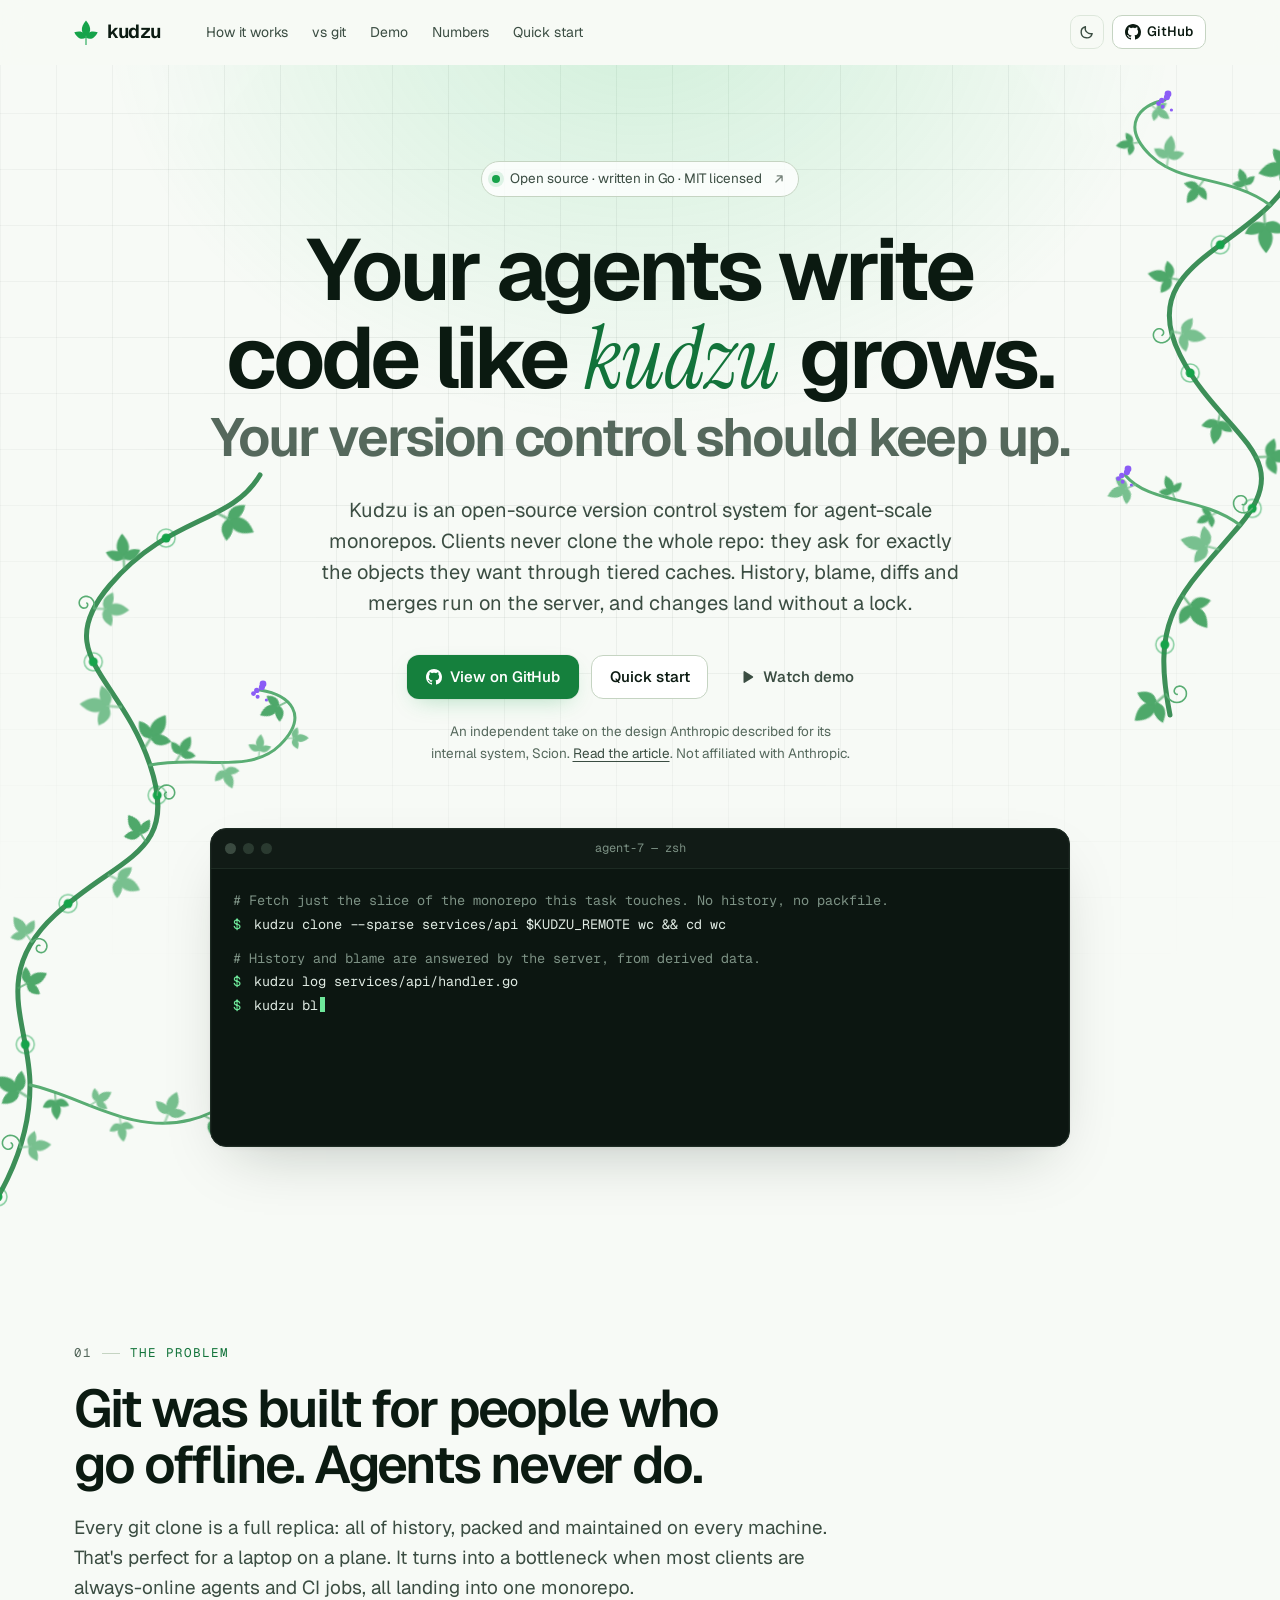
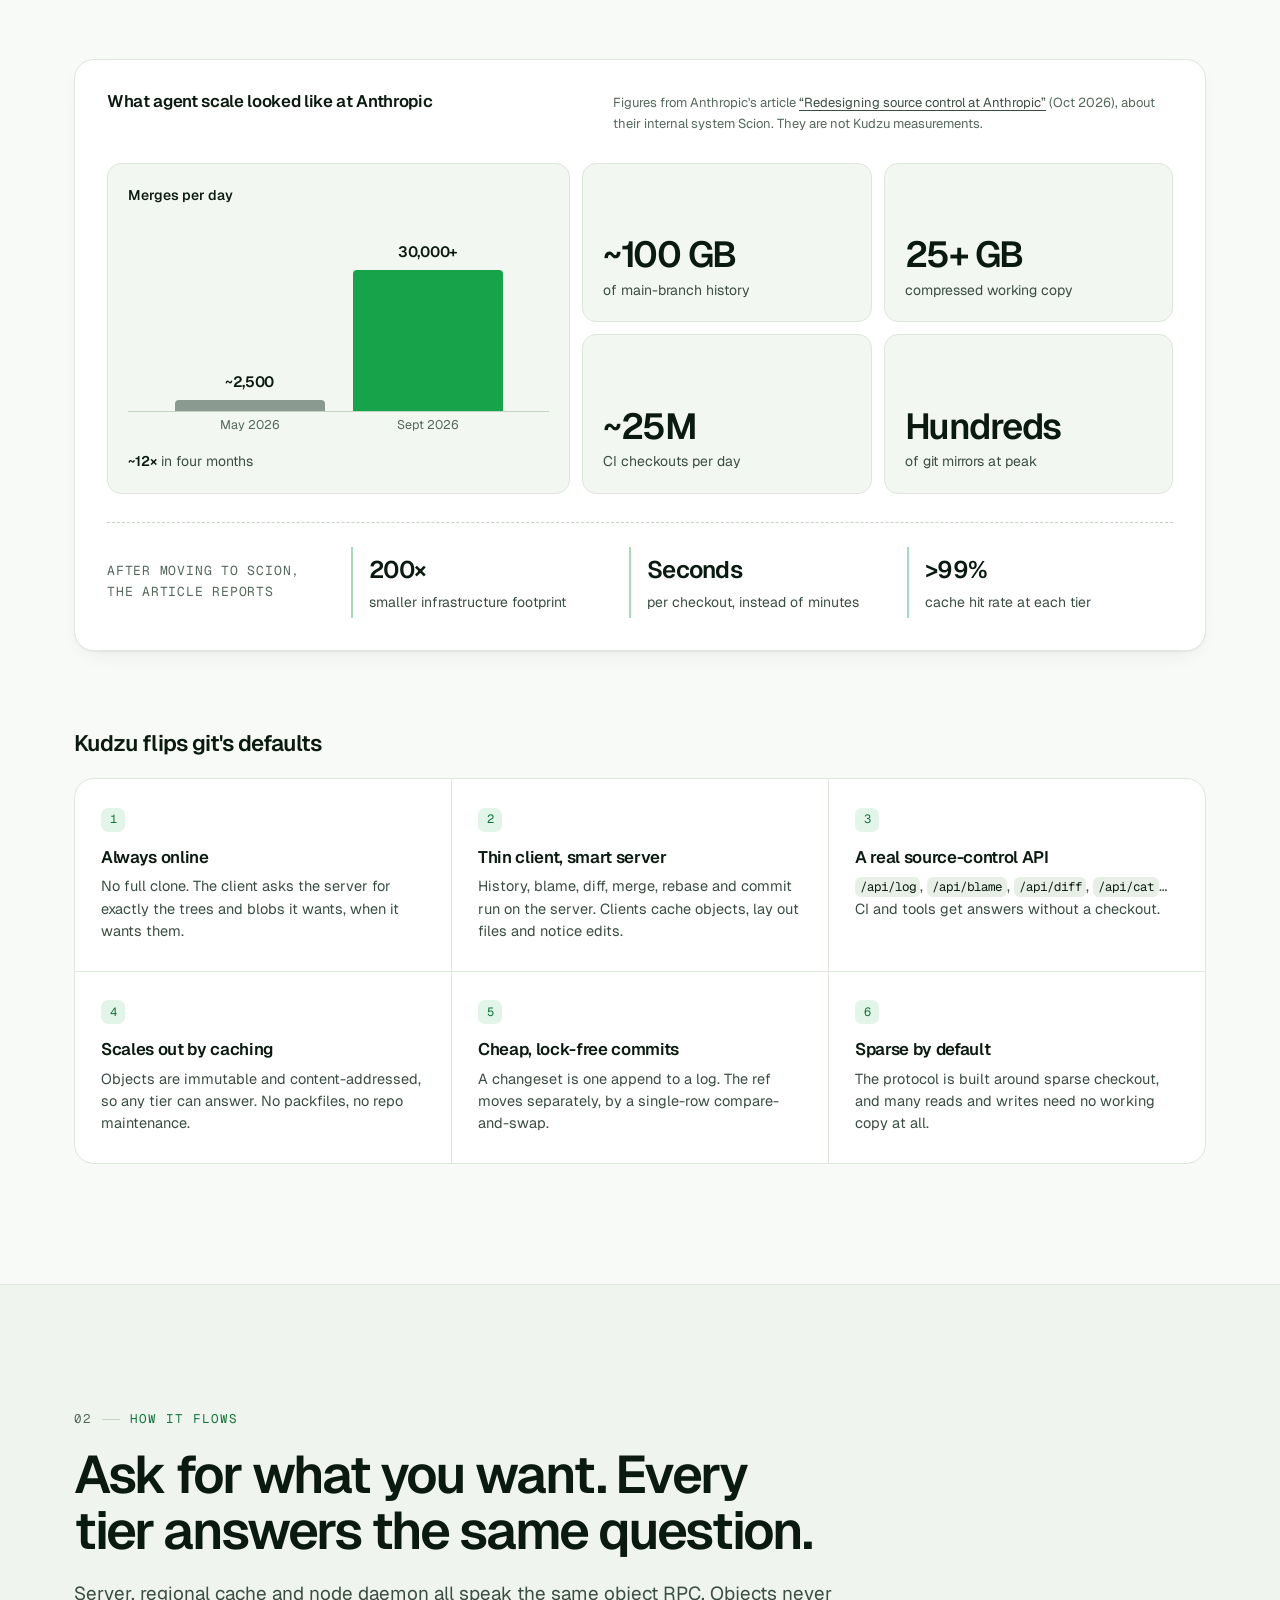
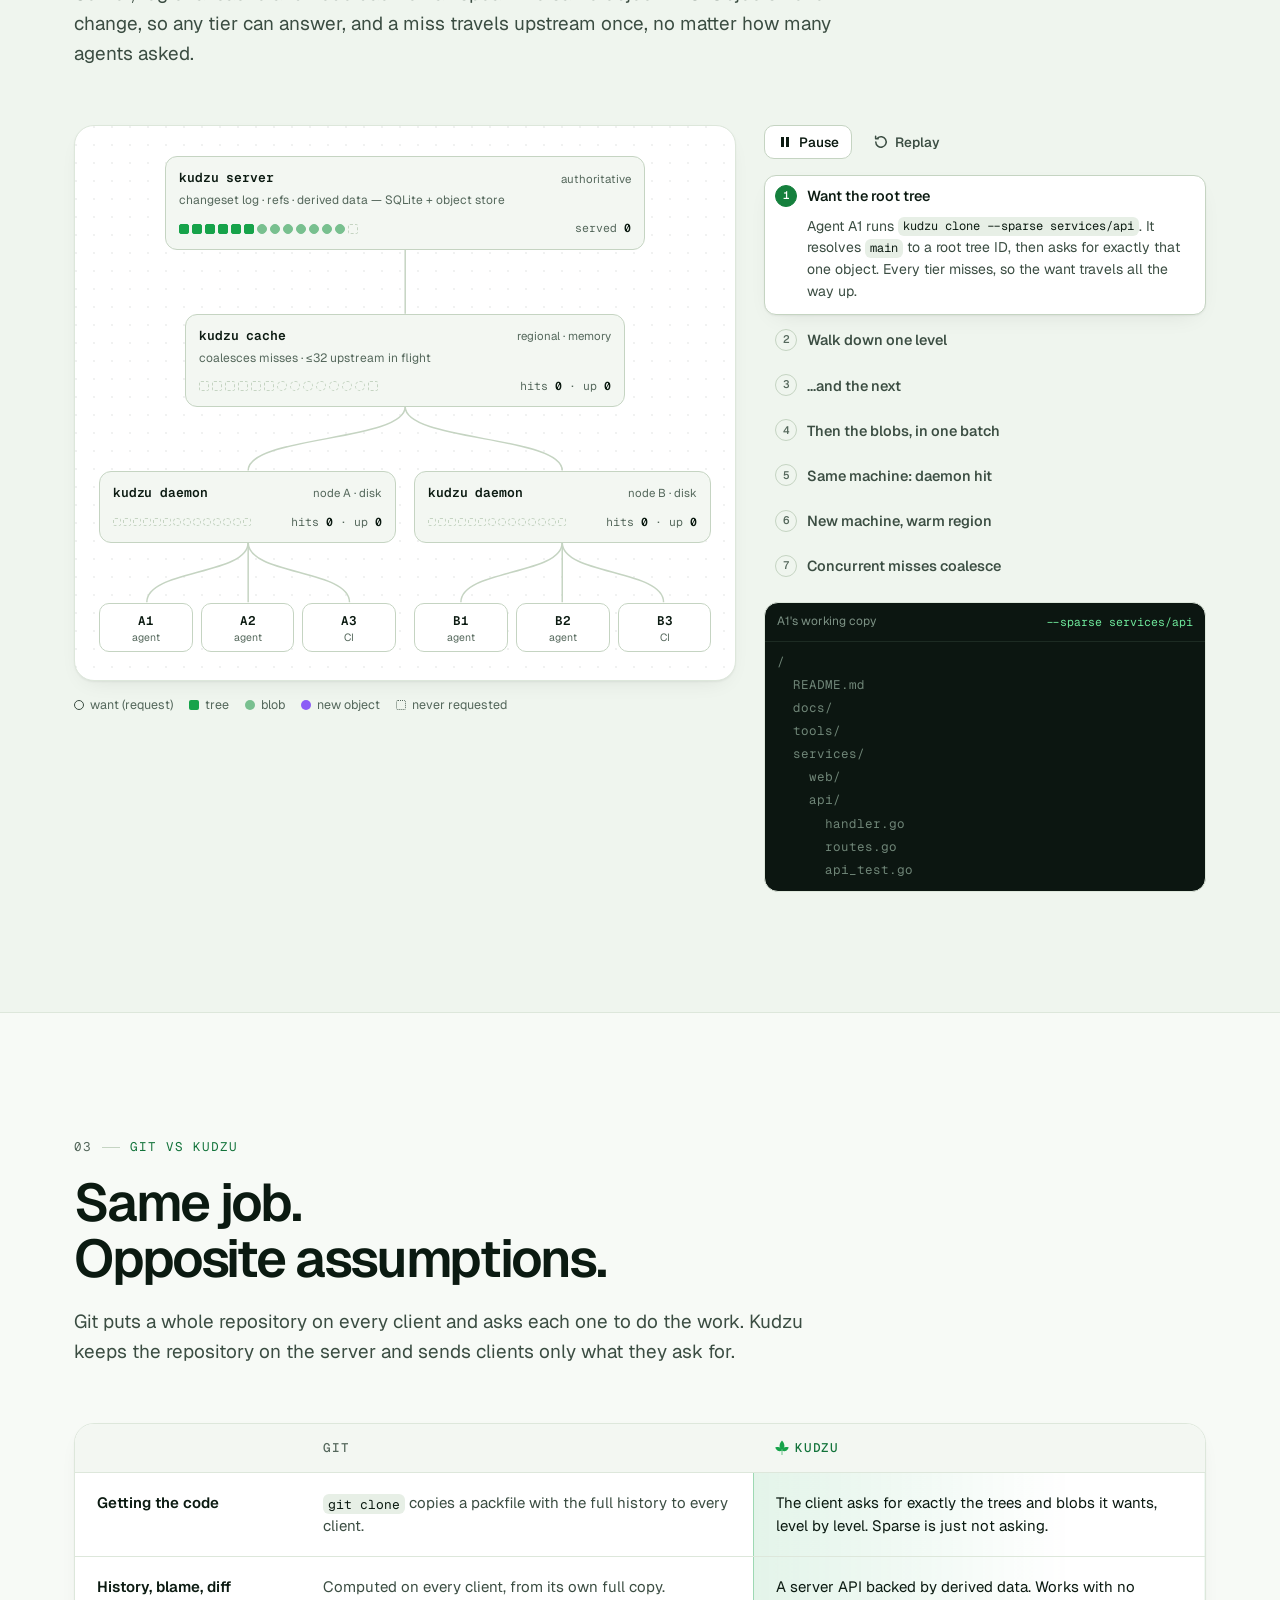
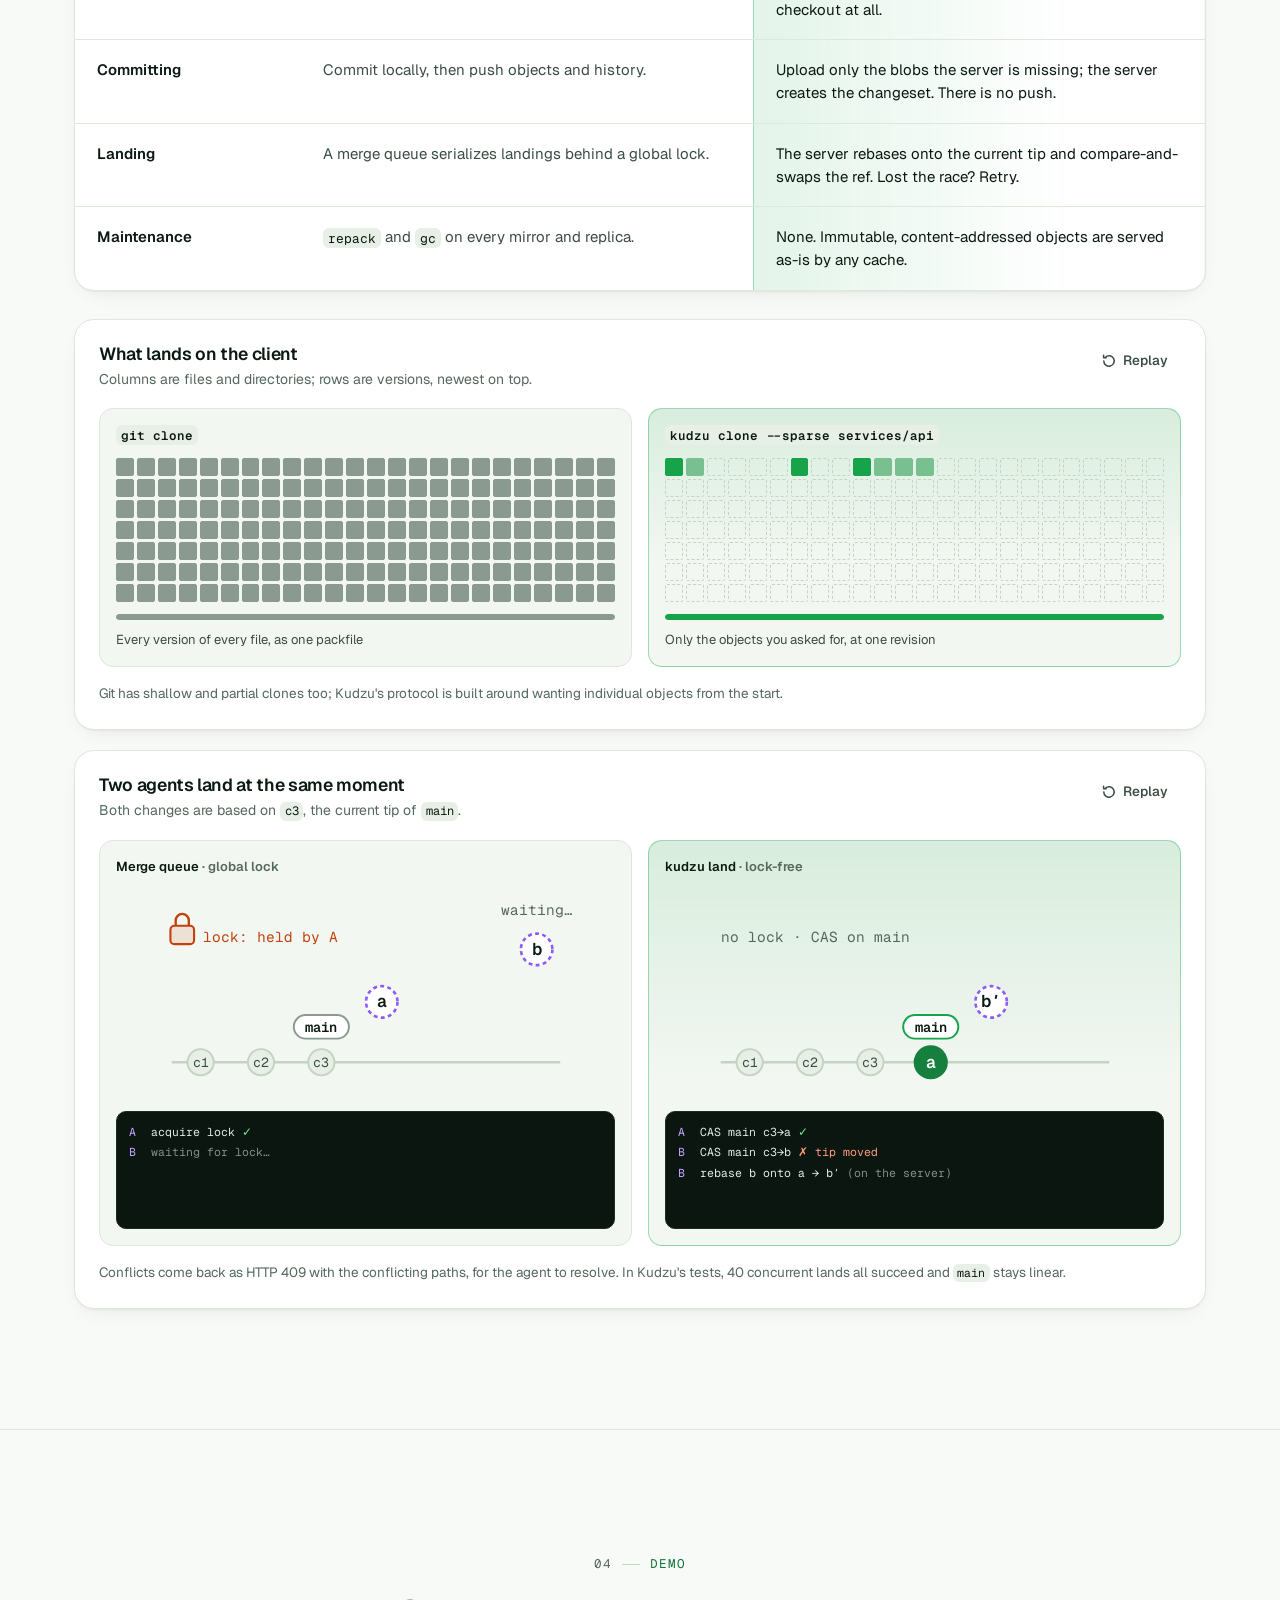
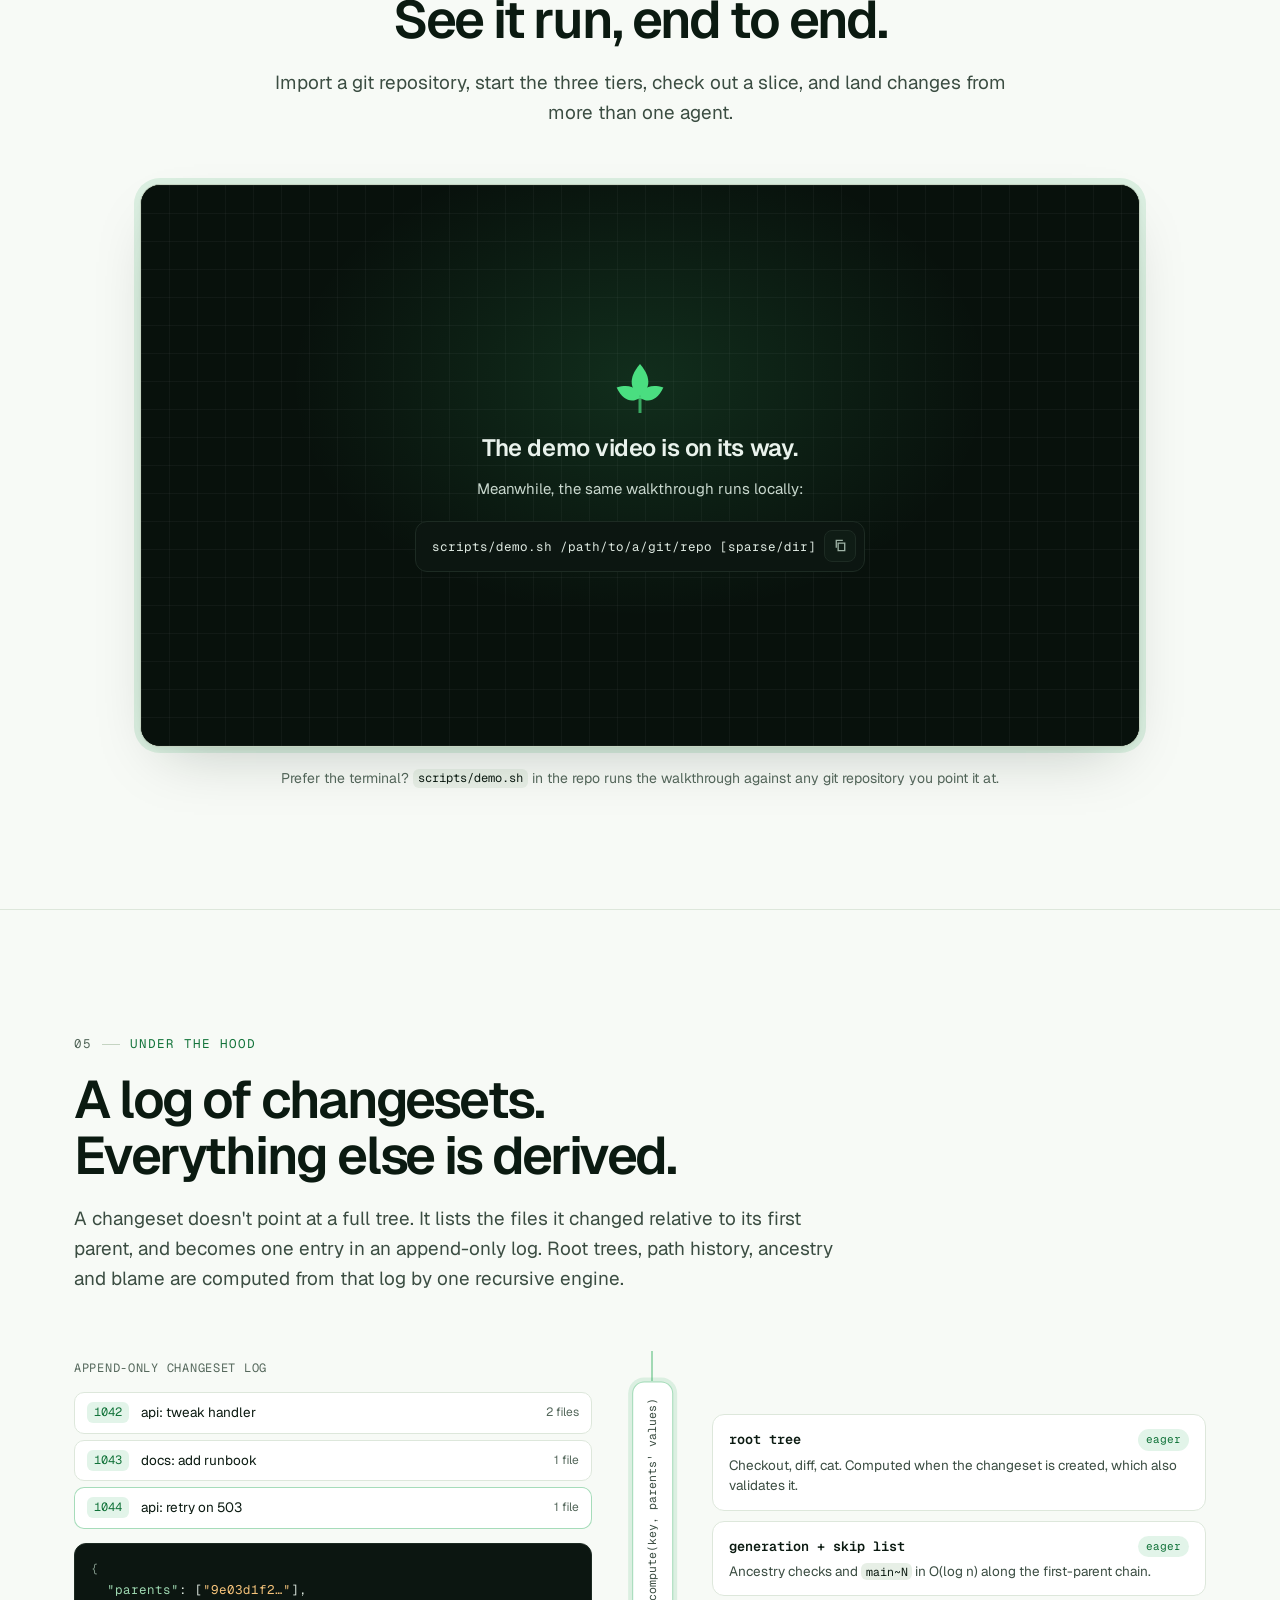
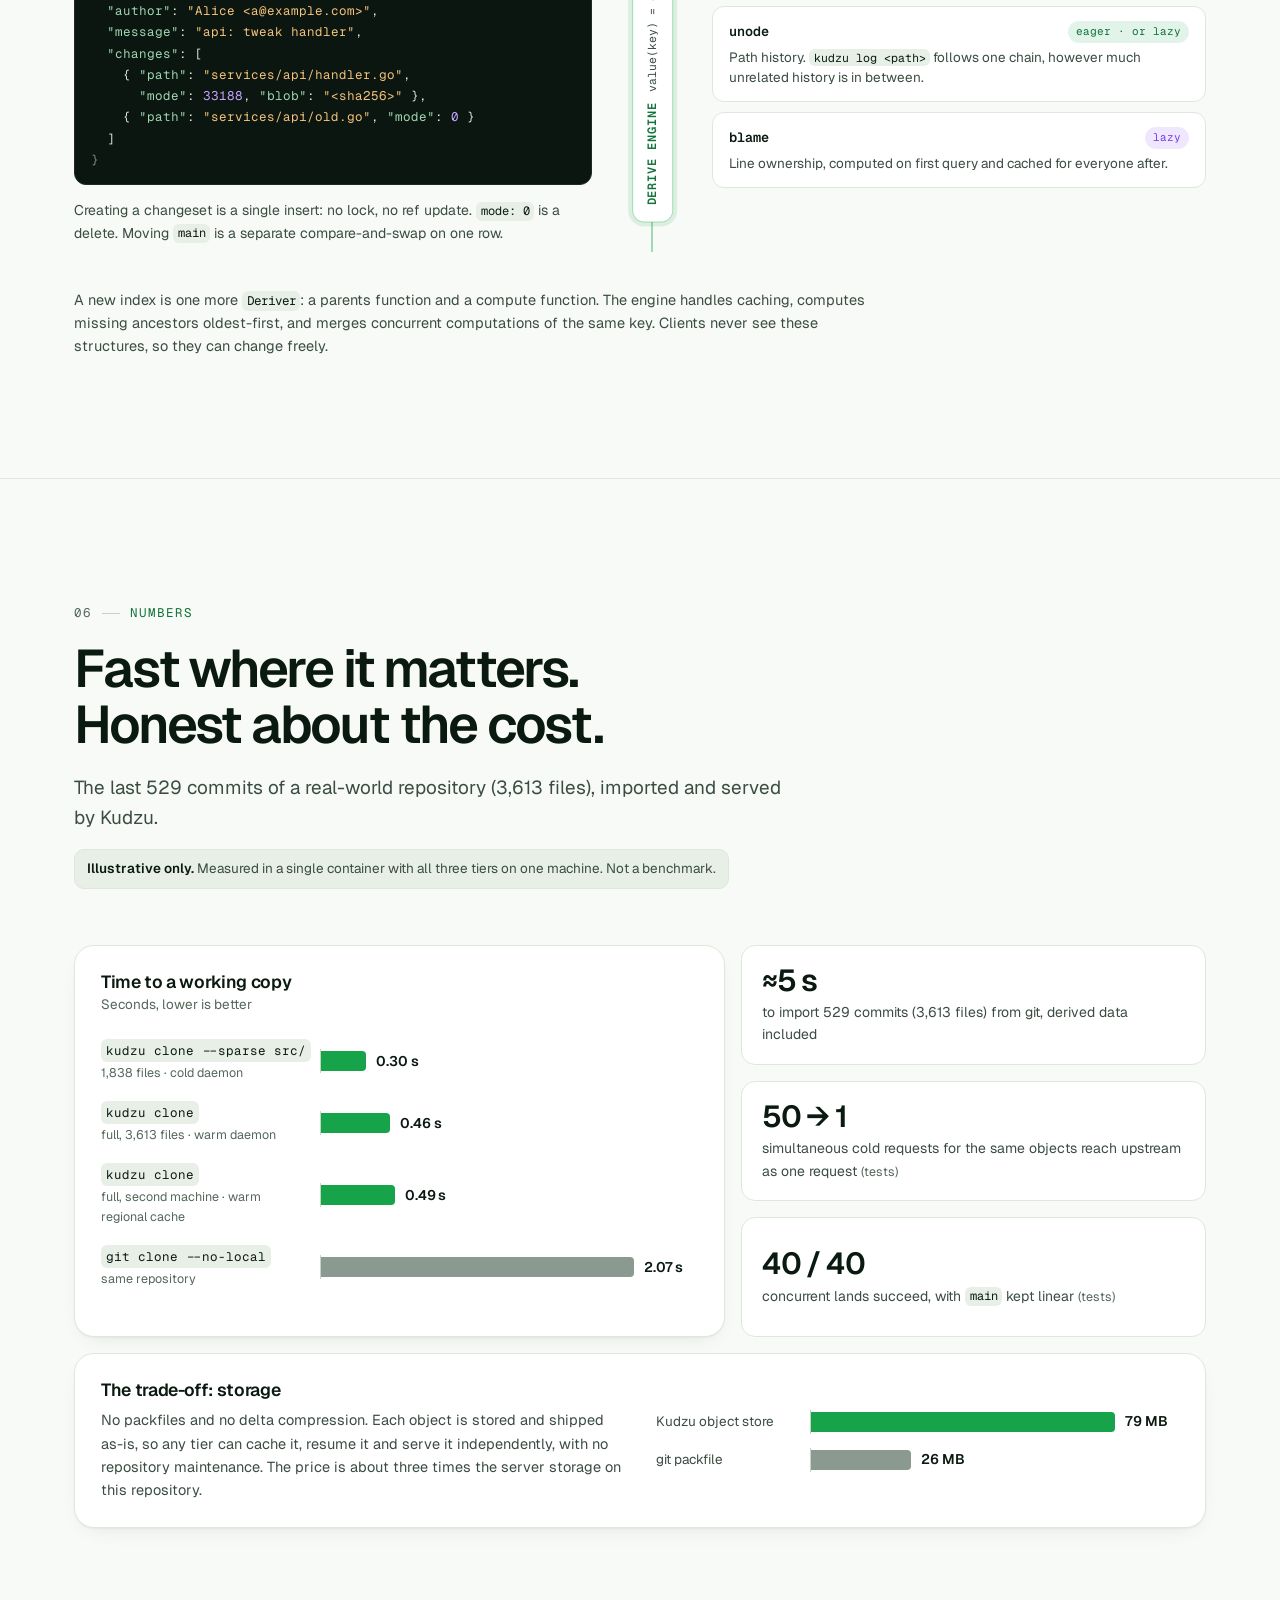
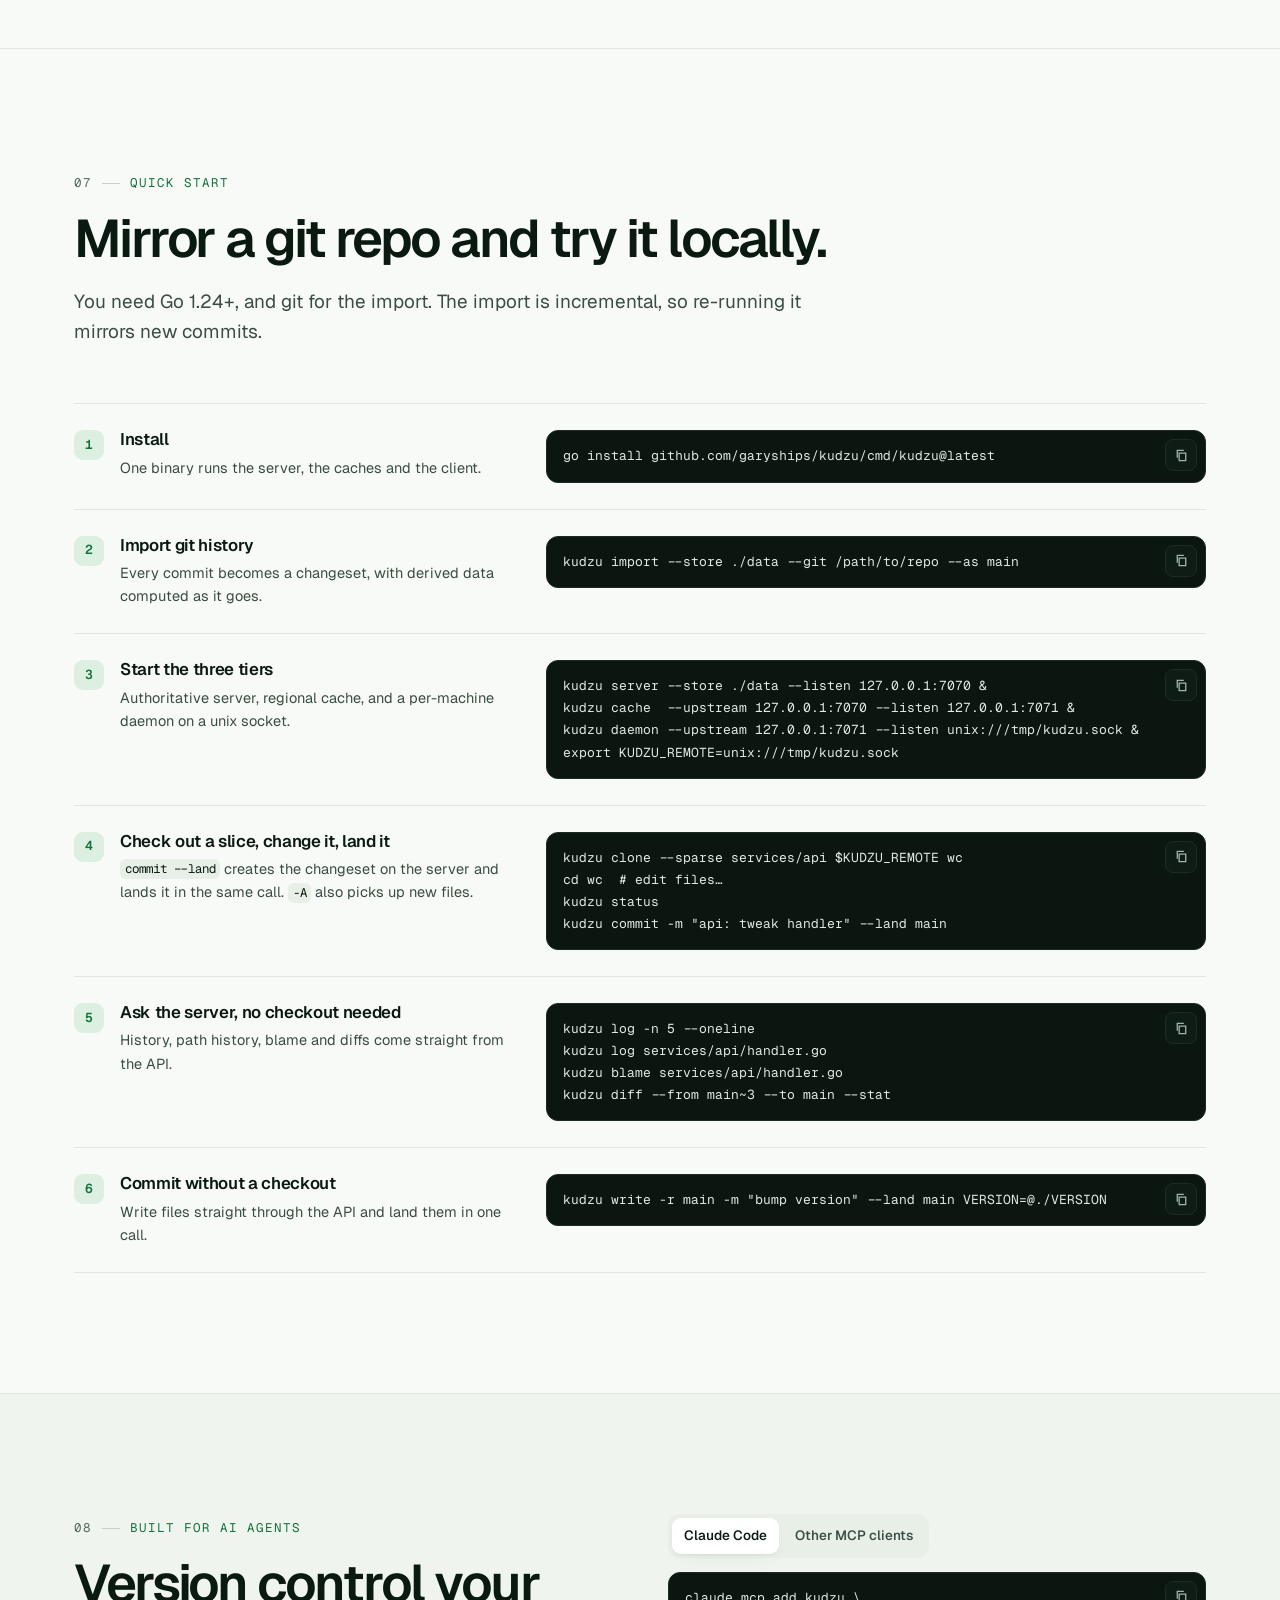
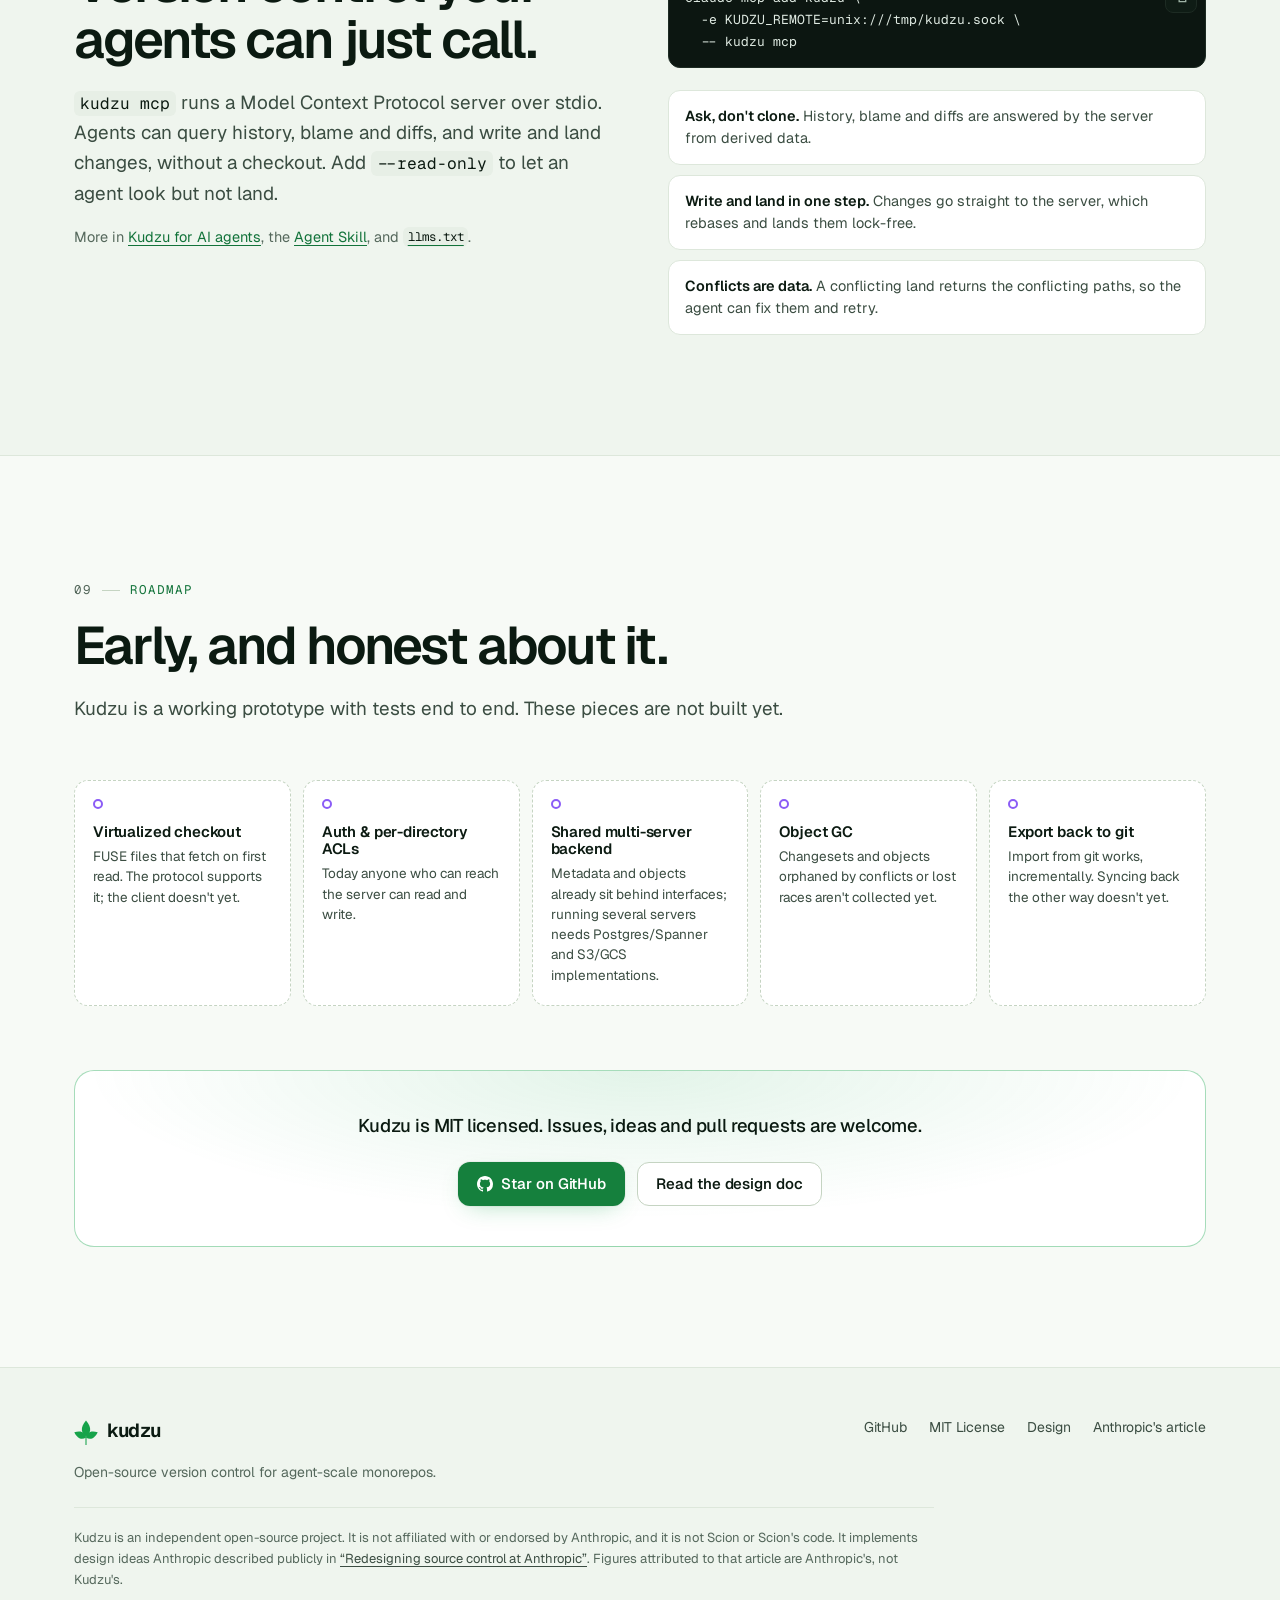
==== docs/index.html @ f8d74bf9 "Kudzu: version control for agent-scale monorepos An independent, open-source take on the design Anth" ====
<!doctype html>
<html lang="en">
<head>
<meta charset="utf-8">
<meta name="viewport" content="width=device-width, initial-scale=1">
<title>Kudzu — version control for agent-scale monorepos</title>
<meta name="description" content="Kudzu is an open-source version control system for agent-scale monorepos. No full clones: clients fetch exactly the objects they want through tiered caches. History, blame, diffs and merges run on the server, and changes land lock-free.">
<meta name="theme-color" content="#07100b" media="(prefers-color-scheme: dark)">
<meta name="theme-color" content="#f7faf6" media="(prefers-color-scheme: light)">
<meta name="color-scheme" content="dark light">
<link rel="canonical" href="https://garyships.github.io/kudzu/">
<link rel="icon" href="assets/site/favicon.svg" type="image/svg+xml">

<meta property="og:type" content="website">
<meta property="og:site_name" content="Kudzu">
<meta property="og:url" content="https://garyships.github.io/kudzu/">
<meta property="og:title" content="Kudzu — version control that keeps up with your agents">
<meta property="og:description" content="Open-source VCS for agent-scale monorepos: no full clones, want-based fetch through tiered caches, history and merges on the server, lock-free landing.">
<meta property="og:image" content="https://garyships.github.io/kudzu/assets/site/og.png">
<meta property="og:image:width" content="1200">
<meta property="og:image:height" content="630">
<meta property="og:image:alt" content="Kudzu: version control for agent-scale monorepos. Server, regional cache, node daemon and agents connected by a growing vine.">
<meta name="twitter:card" content="summary_large_image">
<meta name="twitter:title" content="Kudzu — version control that keeps up with your agents">
<meta name="twitter:description" content="Open-source VCS for agent-scale monorepos: no full clones, want-based fetch through tiered caches, history and merges on the server, lock-free landing.">
<meta name="twitter:image" content="https://garyships.github.io/kudzu/assets/site/og.png">
<meta name="twitter:image:alt" content="Kudzu: version control for agent-scale monorepos.">

<link rel="preconnect" href="https://fonts.googleapis.com">
<link rel="preconnect" href="https://fonts.gstatic.com" crossorigin>
<link rel="stylesheet" href="https://fonts.googleapis.com/css2?family=Geist:wght@400..700&family=Geist+Mono:wght@400..600&family=Instrument+Serif:ital@1&display=swap">
<link rel="stylesheet" href="assets/site/style.css">
<script>try{var t=localStorage.getItem("kudzu-theme");if(t==="light"||t==="dark")document.documentElement.setAttribute("data-theme",t)}catch(e){}document.documentElement.classList.add("js")</script>
<script src="assets/site/site.js" defer></script>
<script src="assets/site/flow.js" defer></script>
</head>
<body>
<a class="skip-link" href="#main">Skip to content</a>

<!-- Shared SVG symbols -->
<svg width="0" height="0" style="position:absolute" aria-hidden="true" focusable="false">
  <defs>
    <symbol id="i-leaf" viewBox="-24 -50 48 54">
      <path d="M0 4 L0 -14" fill="none" stroke="currentColor" stroke-width="3" stroke-linecap="round" opacity=".7"/>
      <path transform="translate(0 -13)" d="M0 0 C9 -6 13 -17 0 -32 C-13 -17 -9 -6 0 0Z" fill="currentColor"/>
      <path transform="translate(0 -11) rotate(-66) scale(.8)" d="M0 0 C9 -6 13 -17 0 -32 C-13 -17 -9 -6 0 0Z" fill="currentColor"/>
      <path transform="translate(0 -11) rotate(66) scale(.8)" d="M0 0 C9 -6 13 -17 0 -32 C-13 -17 -9 -6 0 0Z" fill="currentColor"/>
    </symbol>
    <symbol id="i-github" viewBox="0 0 16 16"><path fill="currentColor" d="M8 0C3.58 0 0 3.58 0 8c0 3.54 2.29 6.53 5.47 7.59.4.07.55-.17.55-.38 0-.19-.01-.82-.01-1.49-2.01.37-2.53-.49-2.69-.94-.09-.23-.48-.94-.82-1.13-.28-.15-.68-.52-.01-.53.63-.01 1.08.58 1.23.82.72 1.21 1.87.87 2.33.66.07-.52.28-.87.51-1.07-1.78-.2-3.64-.89-3.64-3.95 0-.87.31-1.59.82-2.15-.08-.2-.36-1.02.08-2.12 0 0 .67-.21 2.2.82.64-.18 1.32-.27 2-.27.68 0 1.36.09 2 .27 1.53-1.04 2.2-.82 2.2-.82.44 1.1.16 1.92.08 2.12.51.56.82 1.27.82 2.15 0 3.07-1.87 3.75-3.65 3.95.29.25.54.73.54 1.48 0 1.07-.01 1.93-.01 2.2 0 .21.15.46.55.38A8.013 8.013 0 0016 8c0-4.42-3.58-8-8-8z"/></symbol>
    <symbol id="i-play" viewBox="0 0 16 16"><path fill="currentColor" d="M4.5 2.8v10.4c0 .6.66.97 1.17.65l8.1-5.2a.77.77 0 000-1.3l-8.1-5.2A.77.77 0 004.5 2.8z"/></symbol>
    <symbol id="i-copy" viewBox="0 0 16 16"><path fill="none" stroke="currentColor" stroke-width="1.4" d="M5.5 5.5h7v8h-7zM3.5 10.5v-8h7"/></symbol>
    <symbol id="i-check" viewBox="0 0 16 16"><path fill="none" stroke="currentColor" stroke-width="1.8" stroke-linecap="round" stroke-linejoin="round" d="M3 8.5l3.2 3L13 4.5"/></symbol>
    <symbol id="i-replay" viewBox="0 0 16 16"><path fill="none" stroke="currentColor" stroke-width="1.5" stroke-linecap="round" stroke-linejoin="round" d="M2.8 8a5.2 5.2 0 1 0 1.6-3.75M2.6 2.2v2.6h2.6"/></symbol>
    <symbol id="i-pause" viewBox="0 0 16 16"><path fill="currentColor" d="M4 3h3v10H4zM9 3h3v10H9z"/></symbol>
    <symbol id="i-arrow" viewBox="0 0 16 16"><path fill="none" stroke="currentColor" stroke-width="1.5" stroke-linecap="round" stroke-linejoin="round" d="M4.5 11.5l7-7M6 4.5h5.5V10"/></symbol>
    <symbol id="i-sun" viewBox="0 0 16 16"><g fill="none" stroke="currentColor" stroke-width="1.4" stroke-linecap="round"><circle cx="8" cy="8" r="3"/><path d="M8 1.5v1.3M8 13.2v1.3M1.5 8h1.3M13.2 8h1.3M3.4 3.4l.9.9M11.7 11.7l.9.9M3.4 12.6l.9-.9M11.7 4.3l.9-.9"/></g></symbol>
    <symbol id="i-moon" viewBox="0 0 16 16"><path fill="none" stroke="currentColor" stroke-width="1.4" stroke-linejoin="round" d="M13.2 9.6A5.6 5.6 0 0 1 6.4 2.8a5.6 5.6 0 1 0 6.8 6.8z"/></symbol>
  </defs>
</svg>

<header class="nav" id="nav">
  <div class="nav-inner">
    <a class="brand" href="#top" aria-label="Kudzu home">
      <svg class="brand-mark" aria-hidden="true"><use href="#i-leaf"/></svg>
      <span>kudzu</span>
    </a>
    <nav class="nav-links" aria-label="Sections">
      <a href="#how">How it works</a>
      <a href="#vs-git">vs git</a>
      <a href="#demo">Demo</a>
      <a href="#numbers">Numbers</a>
      <a href="#quickstart">Quick start</a>
    </nav>
    <div class="nav-actions">
      <button class="icon-btn" id="theme-toggle" type="button" aria-label="Switch color theme">
        <svg class="i-sun" aria-hidden="true"><use href="#i-sun"/></svg>
        <svg class="i-moon" aria-hidden="true"><use href="#i-moon"/></svg>
      </button>
      <a class="btn btn-sm btn-secondary" href="https://github.com/garyships/kudzu">
        <svg class="i" aria-hidden="true"><use href="#i-github"/></svg><span>GitHub</span>
      </a>
    </div>
  </div>
</header>

<main id="main">

<!-- ============ HERO ============ -->
<section class="hero" id="top" aria-labelledby="hero-title">
  <div class="hero-bg" aria-hidden="true"></div>
  <svg class="vine vine-left" viewBox="0 0 420 760" aria-hidden="true" focusable="false">
    <path class="vine-stem" d="M-20 770 C 40 720, 70 650, 70 590 S 30 480, 95 420 S 220 360, 190 270 S 90 160, 150 90 S 270 30, 300 -20"/>
    <path class="vine-stem thin" d="M70 590 C 120 600, 170 640, 230 625 S 300 560, 280 530"/>
    <path class="vine-stem thin" d="M190 270 C 240 260, 290 280, 320 250 S 330 200, 300 195"/>
  </svg>
  <svg class="vine vine-right" viewBox="0 0 420 640" aria-hidden="true" focusable="false">
    <path class="vine-stem" d="M440 -20 C 400 40, 410 100, 360 150 S 230 220, 270 300 S 390 400, 330 470 S 240 560, 260 660"/>
    <path class="vine-stem thin" d="M360 150 C 320 120, 270 130, 240 100 S 230 50, 255 45"/>
    <path class="vine-stem thin" d="M330 470 C 290 440, 240 450, 215 420"/>
  </svg>

  <div class="container hero-inner">
    <a class="pill" href="https://github.com/garyships/kudzu">
      <span class="pill-dot" aria-hidden="true"></span>
      Open source · written in Go · MIT licensed
      <svg class="i" aria-hidden="true"><use href="#i-arrow"/></svg>
    </a>
    <h1 id="hero-title">
      Your agents write code like <em>kudzu</em>&nbsp;grows.
      <span class="h1-sub">Your version control should keep&nbsp;up.</span>
    </h1>
    <p class="hero-lead">
      Kudzu is an open-source version control system for agent-scale monorepos.
      Clients never clone the whole repo: they ask for exactly the objects they want through tiered caches.
      History, blame, diffs and merges run on the server, and changes land without a lock.
    </p>
    <div class="cta">
      <a class="btn btn-primary" href="https://github.com/garyships/kudzu">
        <svg class="i" aria-hidden="true"><use href="#i-github"/></svg>View on GitHub
      </a>
      <a class="btn btn-secondary" href="#quickstart">Quick start</a>
      <a class="btn btn-ghost" href="#demo">
        <svg class="i" aria-hidden="true"><use href="#i-play"/></svg>Watch demo
      </a>
    </div>
    <p class="hero-note">
      An independent take on the design Anthropic described for its internal system, Scion.
      <a href="https://www.anthropic.com/engineering/redesigning-source-control">Read the article</a>.
      Not affiliated with Anthropic.
    </p>
  </div>

  <div class="container">
    <figure class="terminal" id="hero-terminal" aria-label="Example terminal session">
      <div class="terminal-bar" aria-hidden="true">
        <span class="dots"><i></i><i></i><i></i></span>
        <span class="terminal-title">agent-7 — zsh</span>
        <span></span>
      </div>
      <pre class="terminal-body"><code><span class="t-line t-com"># Fetch just the slice of the monorepo this task touches. No history, no packfile.</span>
<span class="t-line t-cmd"><span class="t-ps">$</span> kudzu clone --sparse services/api $KUDZU_REMOTE wc &amp;&amp; cd wc</span>
<span class="t-line t-com"># History and blame are answered by the server, from derived data.</span>
<span class="t-line t-cmd"><span class="t-ps">$</span> kudzu log services/api/handler.go</span>
<span class="t-line t-cmd"><span class="t-ps">$</span> kudzu blame services/api/handler.go</span>
<span class="t-line t-com"># The server creates the changeset, rebases it onto main and lands it. No push, no queue.</span>
<span class="t-line t-cmd"><span class="t-ps">$</span> kudzu commit -m "api: retry on 503" --land main</span>
<span class="t-line t-out">created 3f9c2a71b0de (1 files)</span>
<span class="t-line t-out t-ok">landed 8a41d07e5c22 on main (rebased, 2 attempt(s))</span><span class="t-caret" aria-hidden="true"></span></code></pre>
    </figure>
  </div>
</section>

<!-- ============ PROBLEM ============ -->
<section class="section" id="problem" aria-labelledby="problem-title">
  <div class="container">
    <header class="section-head">
      <p class="eyebrow"><span>01</span> The problem</p>
      <h2 id="problem-title">Git was built for people who go offline. Agents never&nbsp;do.</h2>
      <p class="lead">
        Every git clone is a full replica: all of history, packed and maintained on every machine.
        That's perfect for a laptop on a plane. It turns into a bottleneck when most clients are
        always-online agents and CI jobs, all landing into one monorepo.
      </p>
    </header>

    <div class="scale" data-reveal>
      <div class="scale-head">
        <h3>What agent scale looked like at Anthropic</h3>
        <p class="source">Figures from Anthropic's article <a href="https://www.anthropic.com/engineering/redesigning-source-control">“Redesigning source control at Anthropic”</a> (Oct&nbsp;2026), about their internal system Scion. They are not Kudzu measurements.</p>
      </div>
      <div class="scale-grid">
        <div class="tile tile-feature">
          <p class="tile-label">Merges per day</p>
          <div class="merge-bars" role="img" aria-label="Merges per day grew from about 2,500 in May 2026 to more than 30,000 in September 2026.">
            <div class="mbar" style="--v:.0833">
              <span class="mbar-val">~2,500</span>
              <span class="mbar-fill"></span>
              <span class="mbar-lab">May 2026</span>
            </div>
            <div class="mbar mbar-accent" style="--v:1">
              <span class="mbar-val">30,000+</span>
              <span class="mbar-fill"></span>
              <span class="mbar-lab">Sept 2026</span>
            </div>
          </div>
          <p class="tile-foot"><b>~12×</b> in four months</p>
        </div>
        <div class="tile"><p class="tile-value">~100&nbsp;GB</p><p class="tile-label">of main-branch history</p></div>
        <div class="tile"><p class="tile-value">25+&nbsp;GB</p><p class="tile-label">compressed working copy</p></div>
        <div class="tile"><p class="tile-value">~25M</p><p class="tile-label">CI checkouts per day</p></div>
        <div class="tile"><p class="tile-value">Hundreds</p><p class="tile-label">of git mirrors at peak</p></div>
      </div>
      <div class="after">
        <p class="after-label">After moving to Scion, the article reports</p>
        <ul class="after-list">
          <li><b>200×</b><span>smaller infrastructure footprint</span></li>
          <li><b>Seconds</b><span>per checkout, instead of minutes</span></li>
          <li><b>&gt;99%</b><span>cache hit rate at each tier</span></li>
        </ul>
      </div>
    </div>

    <div class="principles">
      <h3 class="principles-title">Kudzu flips git's defaults</h3>
      <div class="principles-grid">
        <article class="pcard" data-reveal>
          <span class="pcard-n">1</span>
          <h4>Always online</h4>
          <p>No full clone. The client asks the server for exactly the trees and blobs it wants, when it wants them.</p>
        </article>
        <article class="pcard" data-reveal>
          <span class="pcard-n">2</span>
          <h4>Thin client, smart server</h4>
          <p>History, blame, diff, merge, rebase and commit run on the server. Clients cache objects, lay out files and notice edits.</p>
        </article>
        <article class="pcard" data-reveal>
          <span class="pcard-n">3</span>
          <h4>A real source-control API</h4>
          <p><code>/api/log</code>, <code>/api/blame</code>, <code>/api/diff</code>, <code>/api/cat</code>… CI and tools get answers without a checkout.</p>
        </article>
        <article class="pcard" data-reveal>
          <span class="pcard-n">4</span>
          <h4>Scales out by caching</h4>
          <p>Objects are immutable and content-addressed, so any tier can answer. No packfiles, no repo maintenance.</p>
        </article>
        <article class="pcard" data-reveal>
          <span class="pcard-n">5</span>
          <h4>Cheap, lock-free commits</h4>
          <p>A changeset is one append to a log. The ref moves separately, by a single-row compare-and-swap.</p>
        </article>
        <article class="pcard" data-reveal>
          <span class="pcard-n">6</span>
          <h4>Sparse by default</h4>
          <p>The protocol is built around sparse checkout, and many reads and writes need no working copy at all.</p>
        </article>
      </div>
    </div>
  </div>
</section>

<!-- ============ FLOW (centrepiece) ============ -->
<section class="section section-flow" id="how" aria-labelledby="how-title">
  <div class="container">
    <header class="section-head">
      <p class="eyebrow"><span>02</span> How it flows</p>
      <h2 id="how-title">Ask for what you want. Every tier answers the same&nbsp;question.</h2>
      <p class="lead">
        Server, regional cache and node daemon all speak the same object RPC. Objects never change,
        so any tier can answer, and a miss travels upstream once, no matter how many agents asked.
      </p>
    </header>

    <div class="flow" id="flow">
      <div class="flow-main">
        <div class="flow-caption" id="flow-caption" aria-live="polite">
          <span class="flow-caption-n">1</span>
          <span class="flow-caption-t">Want the root tree</span>
        </div>
        <div class="flow-stage" id="flow-stage" role="img" aria-label="Diagram: a kudzu server feeds a regional cache, which feeds two node daemons, each serving three agents. Requests travel up only as far as the first tier that has the object; objects flow back down and are cached at each tier.">
          <svg class="flow-wires" id="flow-wires" aria-hidden="true"></svg>

          <div class="tier tier-server" data-node="server">
            <div class="tier-head">
              <span class="tier-name">kudzu server</span>
              <span class="tier-tag">authoritative</span>
            </div>
            <p class="tier-sub">changeset log · refs · derived data — SQLite + object store</p>
            <div class="tier-foot">
              <div class="slots" data-slots="server"></div>
              <span class="tier-stat">served <b data-stat="server-req">0</b></span>
            </div>
            <span class="badge" data-badge="server"></span>
          </div>

          <div class="tier tier-cache" data-node="cache">
            <div class="tier-head">
              <span class="tier-name">kudzu cache</span>
              <span class="tier-tag">regional · memory</span>
            </div>
            <p class="tier-sub">coalesces misses · ≤32 upstream in flight</p>
            <div class="tier-foot">
              <div class="slots" data-slots="cache"></div>
              <span class="tier-stat">hits <b data-stat="cache-hit">0</b> · up <b data-stat="cache-up">0</b></span>
            </div>
            <span class="badge" data-badge="cache"></span>
          </div>

          <div class="flow-nodes">
            <div class="flow-node">
              <div class="tier tier-daemon" data-node="dA">
                <div class="tier-head">
                  <span class="tier-name">kudzu daemon</span>
                  <span class="tier-tag">node A · disk</span>
                </div>
                <div class="tier-foot">
                  <div class="slots" data-slots="dA"></div>
                  <span class="tier-stat">hits <b data-stat="dA-hit">0</b> · up <b data-stat="dA-up">0</b></span>
                </div>
                <span class="badge" data-badge="dA"></span>
              </div>
              <div class="agents">
                <div class="agent" data-node="a1"><b>A1</b><span>agent</span></div>
                <div class="agent" data-node="a2"><b>A2</b><span>agent</span></div>
                <div class="agent" data-node="a3"><b>A3</b><span>CI</span></div>
              </div>
            </div>
            <div class="flow-node">
              <div class="tier tier-daemon" data-node="dB">
                <div class="tier-head">
                  <span class="tier-name">kudzu daemon</span>
                  <span class="tier-tag">node B · disk</span>
                </div>
                <div class="tier-foot">
                  <div class="slots" data-slots="dB"></div>
                  <span class="tier-stat">hits <b data-stat="dB-hit">0</b> · up <b data-stat="dB-up">0</b></span>
                </div>
                <span class="badge" data-badge="dB"></span>
              </div>
              <div class="agents">
                <div class="agent" data-node="b1"><b>B1</b><span>agent</span></div>
                <div class="agent" data-node="b2"><b>B2</b><span>agent</span></div>
                <div class="agent" data-node="b3"><b>B3</b><span>CI</span></div>
              </div>
            </div>
          </div>
          <svg class="flow-packets" id="flow-packets" aria-hidden="true"></svg>
        </div>
        <div class="flow-legend" aria-hidden="true">
          <span><i class="lg lg-want"></i>want (request)</span>
          <span><i class="lg lg-tree"></i>tree</span>
          <span><i class="lg lg-blob"></i>blob</span>
          <span><i class="lg lg-new"></i>new object</span>
          <span><i class="lg lg-skip"></i>never requested</span>
        </div>
      </div>

      <aside class="flow-side" aria-label="Walkthrough">
        <div class="flow-controls">
          <button class="btn btn-sm btn-secondary" id="flow-toggle" type="button" aria-pressed="false">
            <svg class="i i-pause" aria-hidden="true"><use href="#i-pause"/></svg>
            <svg class="i i-play" aria-hidden="true"><use href="#i-play"/></svg>
            <span>Pause</span>
          </button>
          <button class="btn btn-sm btn-ghost" id="flow-replay" type="button">
            <svg class="i" aria-hidden="true"><use href="#i-replay"/></svg><span>Replay</span>
          </button>
        </div>
        <ol class="flow-steps" id="flow-steps">
          <li data-step="0"><button type="button"><span class="fs-n">1</span><span class="fs-t">Want the root tree</span></button>
            <p>Agent A1 runs <code>kudzu clone --sparse services/api</code>. It resolves <code>main</code> to a root tree ID, then asks for exactly that one object. Every tier misses, so the want travels all the way up.</p></li>
          <li data-step="1"><button type="button"><span class="fs-n">2</span><span class="fs-t">Walk down one level</span></button>
            <p>From the root, A1 wants <code>services/</code>, and simply never asks for <code>docs/</code> or <code>tools/</code>. Sparse checkout needs no special protocol: it's just not asking.</p></li>
          <li data-step="2"><button type="button"><span class="fs-n">3</span><span class="fs-t">…and the next</span></button>
            <p><code>services/api/</code> comes down; <code>services/web/</code> is never requested. Each tier keeps a copy of what passes through it.</p></li>
          <li data-step="3"><button type="button"><span class="fs-n">4</span><span class="fs-t">Then the blobs, in one batch</span></button>
            <p>With the trees in hand, A1 asks for every file it needs at once. Objects stream back one by one, so a dropped connection re-asks only for what's still missing. No multi-GB packfile.</p></li>
          <li data-step="4"><button type="button"><span class="fs-n">5</span><span class="fs-t">Same machine: daemon hit</span></button>
            <p>A2 on the same machine checks out the same path. Every object is a hit in node A's on-disk daemon. Nothing leaves the machine.</p></li>
          <li data-step="5"><button type="button"><span class="fs-n">6</span><span class="fs-t">New machine, warm region</span></button>
            <p>B1 starts on a fresh machine. Its daemon misses, but the regional cache already has everything, so the server never sees the request.</p></li>
          <li data-step="6"><button type="button"><span class="fs-n">7</span><span class="fs-t">Concurrent misses coalesce</span></button>
            <p>A change lands and all six agents want the new objects at the same moment. Each tier merges identical in-flight misses: six wants, one request to the server. In Kudzu's tests, 50 simultaneous cold requests reach upstream as 1.</p></li>
        </ol>
        <div class="wc" aria-label="Agent A1's working copy">
          <div class="wc-head"><span>A1's working copy</span><code>--sparse services/api</code></div>
          <ul class="wc-tree" id="wc-tree">
            <li data-obj="t-root" style="--d:0"><span class="wc-name">/</span><span class="wc-st"></span></li>
            <li data-obj="b-readme" style="--d:1"><span class="wc-name">README.md</span><span class="wc-st"></span></li>
            <li data-obj="t-docs" style="--d:1"><span class="wc-name">docs/</span><span class="wc-st"></span></li>
            <li data-obj="t-tools" style="--d:1"><span class="wc-name">tools/</span><span class="wc-st"></span></li>
            <li data-obj="t-services" style="--d:1"><span class="wc-name">services/</span><span class="wc-st"></span></li>
            <li data-obj="t-web" style="--d:2"><span class="wc-name">web/</span><span class="wc-st"></span></li>
            <li data-obj="t-api" style="--d:2"><span class="wc-name">api/</span><span class="wc-st"></span></li>
            <li data-obj="b-handler" style="--d:3"><span class="wc-name">handler.go</span><span class="wc-st"></span></li>
            <li data-obj="b-routes" style="--d:3"><span class="wc-name">routes.go</span><span class="wc-st"></span></li>
            <li data-obj="b-test" style="--d:3"><span class="wc-name">api_test.go</span><span class="wc-st"></span></li>
          </ul>
        </div>
      </aside>
    </div>
  </div>
</section>

<!-- ============ GIT VS KUDZU ============ -->
<section class="section" id="vs-git" aria-labelledby="vs-title">
  <div class="container">
    <header class="section-head">
      <p class="eyebrow"><span>03</span> Git vs Kudzu</p>
      <h2 id="vs-title">Same job. Opposite&nbsp;assumptions.</h2>
      <p class="lead">Git puts a whole repository on every client and asks each one to do the work. Kudzu keeps the repository on the server and sends clients only what they ask for.</p>
    </header>

    <div class="vs-table-wrap" data-reveal>
      <table class="vs-table">
        <caption class="sr-only">Comparison of git and Kudzu</caption>
        <thead>
          <tr><th scope="col"><span class="sr-only">Task</span></th><th scope="col" class="col-git">git</th><th scope="col" class="col-kudzu"><svg class="i" aria-hidden="true"><use href="#i-leaf"/></svg>Kudzu</th></tr>
        </thead>
        <tbody>
          <tr>
            <th scope="row">Getting the code</th>
            <td data-label="git"><code>git clone</code> copies a packfile with the full history to every client.</td>
            <td data-label="Kudzu">The client asks for exactly the trees and blobs it wants, level by level. Sparse is just not asking.</td>
          </tr>
          <tr>
            <th scope="row">History, blame, diff</th>
            <td data-label="git">Computed on every client, from its own full copy.</td>
            <td data-label="Kudzu">A server API backed by derived data. Works with no checkout at all.</td>
          </tr>
          <tr>
            <th scope="row">Committing</th>
            <td data-label="git">Commit locally, then push objects and history.</td>
            <td data-label="Kudzu">Upload only the blobs the server is missing; the server creates the changeset. There is no push.</td>
          </tr>
          <tr>
            <th scope="row">Landing</th>
            <td data-label="git">A merge queue serializes landings behind a global lock.</td>
            <td data-label="Kudzu">The server rebases onto the current tip and compare-and-swaps the ref. Lost the race? Retry.</td>
          </tr>
          <tr>
            <th scope="row">Maintenance</th>
            <td data-label="git"><code>repack</code> and <code>gc</code> on every mirror and replica.</td>
            <td data-label="Kudzu">None. Immutable, content-addressed objects are served as-is by any cache.</td>
          </tr>
        </tbody>
      </table>
    </div>

    <div class="vs-demos">
      <figure class="demo-card" id="clone-demo">
        <figcaption class="demo-card-head">
          <div>
            <h3>What lands on the client</h3>
            <p>Columns are files and directories; rows are versions, newest on top.</p>
          </div>
          <button class="btn btn-sm btn-ghost replay" type="button" data-replay="clone"><svg class="i" aria-hidden="true"><use href="#i-replay"/></svg><span>Replay</span></button>
        </figcaption>
        <div class="demo-panes">
          <div class="pane pane-git">
            <p class="pane-cmd"><code>git clone</code></p>
            <div class="cgrid" data-grid="git" role="img" aria-label="git clone: every version of every file reaches the client"></div>
            <div class="cbar"><span class="cbar-fill"></span></div>
            <p class="pane-note">Every version of every file, as one packfile</p>
          </div>
          <div class="pane pane-kudzu">
            <p class="pane-cmd"><code>kudzu clone --sparse services/api</code></p>
            <div class="cgrid" data-grid="kudzu" role="img" aria-label="kudzu clone: only the wanted files at one revision reach the client"></div>
            <div class="cbar"><span class="cbar-fill"></span></div>
            <p class="pane-note">Only the objects you asked for, at one revision</p>
          </div>
        </div>
        <p class="demo-foot">Git has shallow and partial clones too; Kudzu's protocol is built around wanting individual objects from the start.</p>
      </figure>

      <figure class="demo-card" id="land-demo">
        <figcaption class="demo-card-head">
          <div>
            <h3>Two agents land at the same moment</h3>
            <p>Both changes are based on <code>c3</code>, the current tip of <code>main</code>.</p>
          </div>
          <button class="btn btn-sm btn-ghost replay" type="button" data-replay="land"><svg class="i" aria-hidden="true"><use href="#i-replay"/></svg><span>Replay</span></button>
        </figcaption>
        <div class="demo-panes">
          <div class="pane pane-git">
            <p class="pane-cmd">Merge queue <span class="muted">· global lock</span></p>
            <svg class="land-svg" viewBox="0 0 320 160" data-land="queue" role="img" aria-label="Merge queue: agent B waits for agent A to release the lock before it can land.">
              <g class="lock" transform="translate(20 30)">
                <rect x="-9" y="-2" width="18" height="14" rx="3"/>
                <path class="lock-shackle" d="M-5 -2 V-6 a5 5 0 0 1 10 0 V-2"/>
              </g>
              <text class="land-label show lock-label" data-label="qlock" x="36" y="40">lock: free</text>
              <line class="lg-main" x1="12" y1="132" x2="308" y2="132"/>
              <g class="cs base"><circle cx="34" cy="132" r="10"/><text x="34" y="135.5">c1</text></g>
              <g class="cs base"><circle cx="80" cy="132" r="10"/><text x="80" y="135.5">c2</text></g>
              <g class="cs base"><circle cx="126" cy="132" r="10"/><text x="126" y="135.5">c3</text></g>
              <g class="ref"><rect x="-21" y="-10" width="42" height="18" rx="9"/><text y="3">main</text></g>
              <g class="cs mover" data-id="qa"><circle r="12"/><text y="4">a</text></g>
              <g class="cs mover" data-id="qb"><circle r="12"/><text y="4">b</text></g>
              <text class="land-label" data-label="qwait" x="290" y="20">waiting…</text>
            </svg>
            <ol class="land-log" data-log="queue"></ol>
          </div>
          <div class="pane pane-kudzu">
            <p class="pane-cmd">kudzu land <span class="muted">· lock-free</span></p>
            <svg class="land-svg" viewBox="0 0 320 160" data-land="kudzu" role="img" aria-label="Kudzu: both agents land at once; B's compare-and-swap loses the race, the server rebases B onto A and retries, and main stays linear.">
              <text class="land-label show lock-label" x="12" y="40">no lock · CAS on main</text>
              <line class="lg-main" x1="12" y1="132" x2="308" y2="132"/>
              <g class="cs base"><circle cx="34" cy="132" r="10"/><text x="34" y="135.5">c1</text></g>
              <g class="cs base"><circle cx="80" cy="132" r="10"/><text x="80" y="135.5">c2</text></g>
              <g class="cs base"><circle cx="126" cy="132" r="10"/><text x="126" y="135.5">c3</text></g>
              <g class="ref"><rect x="-21" y="-10" width="42" height="18" rx="9"/><text y="3">main</text></g>
              <g class="cs mover" data-id="ka"><circle r="12"/><text y="4">a</text></g>
              <g class="cs mover" data-id="kb"><circle r="12"/><text y="4">b</text></g>
              <text class="land-label bad" data-label="kfail" x="196" y="62">✗ lost race</text>
            </svg>
            <ol class="land-log" data-log="kudzu"></ol>
          </div>
        </div>
        <p class="demo-foot">Conflicts come back as HTTP 409 with the conflicting paths, for the agent to resolve. In Kudzu's tests, 40 concurrent lands all succeed and <code>main</code> stays linear.</p>
      </figure>
    </div>
  </div>
</section>

<!-- ============ DEMO VIDEO ============ -->
<section class="section" id="demo" aria-labelledby="demo-title">
  <div class="container">
    <header class="section-head section-head-center">
      <p class="eyebrow"><span>04</span> Demo</p>
      <h2 id="demo-title">See it run, end to&nbsp;end.</h2>
      <p class="lead">Import a git repository, start the three tiers, check out a slice, and land changes from more than one agent.</p>
    </header>
    <div class="video-frame" id="video-frame">
      <video id="demo-video" controls playsinline preload="metadata" poster="assets/demo-poster.png" src="assets/demo.mp4">
        Your browser can't play this video. <a href="assets/demo.mp4">Download the demo</a>.
      </video>
      <div class="video-fallback" id="video-fallback" hidden>
        <svg class="video-fallback-leaf" aria-hidden="true"><use href="#i-leaf"/></svg>
        <p class="video-fallback-title">The demo video is on its way.</p>
        <p>Meanwhile, the same walkthrough runs locally:</p>
        <div class="code code-inline" data-copy>
          <pre><code>scripts/demo.sh /path/to/a/git/repo [sparse/dir]</code></pre>
        </div>
      </div>
    </div>
    <p class="video-note">Prefer the terminal? <code>scripts/demo.sh</code> in the repo runs the walkthrough against any git repository you point it at.</p>
  </div>
</section>

<!-- ============ UNDER THE HOOD ============ -->
<section class="section" id="design" aria-labelledby="design-title">
  <div class="container">
    <header class="section-head">
      <p class="eyebrow"><span>05</span> Under the hood</p>
      <h2 id="design-title">A log of changesets. Everything else is&nbsp;derived.</h2>
      <p class="lead">A changeset doesn't point at a full tree. It lists the files it changed relative to its first parent, and becomes one entry in an append-only log. Root trees, path history, ancestry and blame are computed from that log by one recursive engine.</p>
    </header>

    <div class="hood" id="hood">
      <div class="hood-log">
        <div class="hood-label">Append-only changeset log</div>
        <ol class="log-list" id="log-list" aria-label="Changeset log">
          <li><span class="log-seq">1041</span><span class="log-msg">web: fix nav focus ring</span><span class="log-files">2 files</span></li>
          <li><span class="log-seq">1042</span><span class="log-msg">api: tweak handler</span><span class="log-files">2 files</span></li>
          <li><span class="log-seq">1043</span><span class="log-msg">docs: add runbook</span><span class="log-files">1 file</span></li>
        </ol>
        <div class="code code-json">
          <pre><code><span class="c-p">{</span>
  <span class="c-k">"parents"</span>: [<span class="c-s">"9e03d1f2…"</span>],
  <span class="c-k">"author"</span>: <span class="c-s">"Alice &lt;a@example.com&gt;"</span>,
  <span class="c-k">"message"</span>: <span class="c-s">"api: tweak handler"</span>,
  <span class="c-k">"changes"</span>: [
    { <span class="c-k">"path"</span>: <span class="c-s">"services/api/handler.go"</span>,
      <span class="c-k">"mode"</span>: <span class="c-n">33188</span>, <span class="c-k">"blob"</span>: <span class="c-s">"&lt;sha256&gt;"</span> },
    { <span class="c-k">"path"</span>: <span class="c-s">"services/api/old.go"</span>, <span class="c-k">"mode"</span>: <span class="c-n">0</span> }
  ]
<span class="c-p">}</span></code></pre>
        </div>
        <p class="hood-note">Creating a changeset is a single insert: no lock, no ref update. <code>mode: 0</code> is a delete. Moving <code>main</code> is a separate compare-and-swap on one row.</p>
      </div>

      <div class="hood-engine" aria-hidden="true">
        <div class="engine-wire"></div>
        <div class="engine-core">
          <span class="engine-title">derive engine</span>
          <code>value(key) = compute(key, parents' values)</code>
        </div>
        <div class="engine-wire"></div>
      </div>

      <ul class="hood-derived" id="hood-derived" aria-label="Derived data types">
        <li class="dd eager">
          <div class="dd-top"><b>root tree</b><span class="dd-tag">eager</span></div>
          <p>Checkout, diff, cat. Computed when the changeset is created, which also validates it.</p>
        </li>
        <li class="dd eager">
          <div class="dd-top"><b>generation + skip list</b><span class="dd-tag">eager</span></div>
          <p>Ancestry checks and <code>main~N</code> in O(log n) along the first-parent chain.</p>
        </li>
        <li class="dd eager">
          <div class="dd-top"><b>unode</b><span class="dd-tag">eager · or lazy</span></div>
          <p>Path history. <code>kudzu log &lt;path&gt;</code> follows one chain, however much unrelated history is in between.</p>
        </li>
        <li class="dd lazy">
          <div class="dd-top"><b>blame</b><span class="dd-tag">lazy</span></div>
          <p>Line ownership, computed on first query and cached for everyone after.</p>
        </li>
      </ul>
    </div>
    <p class="hood-foot">A new index is one more <code>Deriver</code>: a parents function and a compute function. The engine handles caching, computes missing ancestors oldest-first, and merges concurrent computations of the same key. Clients never see these structures, so they can change freely.</p>
  </div>
</section>

<!-- ============ NUMBERS ============ -->
<section class="section" id="numbers" aria-labelledby="numbers-title">
  <div class="container">
    <header class="section-head">
      <p class="eyebrow"><span>06</span> Numbers</p>
      <h2 id="numbers-title">Fast where it matters. Honest about the&nbsp;cost.</h2>
      <p class="lead">The last 529 commits of a real-world repository (3,613 files), imported and served by Kudzu.</p>
      <p class="caveat"><b>Illustrative only.</b> Measured in a single container with all three tiers on one machine. Not a benchmark.</p>
    </header>

    <div class="numbers">
      <figure class="chart-card" data-reveal>
        <figcaption>
          <h3>Time to a working copy</h3>
          <p>Seconds, lower is better</p>
        </figcaption>
        <div class="hbars" role="table" aria-label="Time to a working copy, in seconds">
          <div class="hbar" role="row" style="--v:.145" tabindex="0">
            <div class="hbar-label" role="rowheader"><code>kudzu clone --sparse src/</code><span>1,838 files · cold daemon</span></div>
            <div class="hbar-track" role="cell"><span class="hbar-fill"></span><span class="hbar-val">0.30 s</span></div>
          </div>
          <div class="hbar" role="row" style="--v:.222" tabindex="0">
            <div class="hbar-label" role="rowheader"><code>kudzu clone</code><span>full, 3,613 files · warm daemon</span></div>
            <div class="hbar-track" role="cell"><span class="hbar-fill"></span><span class="hbar-val">0.46 s</span></div>
          </div>
          <div class="hbar" role="row" style="--v:.237" tabindex="0">
            <div class="hbar-label" role="rowheader"><code>kudzu clone</code><span>full, second machine · warm regional cache</span></div>
            <div class="hbar-track" role="cell"><span class="hbar-fill"></span><span class="hbar-val">0.49 s</span></div>
          </div>
          <div class="hbar hbar-git" role="row" style="--v:1" tabindex="0">
            <div class="hbar-label" role="rowheader"><code>git clone --no-local</code><span>same repository</span></div>
            <div class="hbar-track" role="cell"><span class="hbar-fill"></span><span class="hbar-val">2.07 s</span></div>
          </div>
        </div>
      </figure>

      <div class="num-tiles">
        <div class="ntile" data-reveal>
          <p class="ntile-value">≈5 s</p>
          <p class="ntile-label">to import 529 commits (3,613 files) from git, derived data included</p>
        </div>
        <div class="ntile" data-reveal>
          <p class="ntile-value">50 → 1</p>
          <p class="ntile-label">simultaneous cold requests for the same objects reach upstream as one request <span class="src">(tests)</span></p>
        </div>
        <div class="ntile" data-reveal>
          <p class="ntile-value">40 / 40</p>
          <p class="ntile-label">concurrent lands succeed, with <code>main</code> kept linear <span class="src">(tests)</span></p>
        </div>
      </div>

      <figure class="tradeoff" data-reveal>
        <figcaption>
          <h3>The trade-off: storage</h3>
          <p>No packfiles and no delta compression. Each object is stored and shipped as-is, so any tier can cache it, resume it and serve it independently, with no repository maintenance. The price is about three times the server storage on this repository.</p>
        </figcaption>
        <div class="sbars" role="table" aria-label="Server storage in megabytes">
          <div class="sbar" role="row" style="--v:1">
            <span class="sbar-label" role="rowheader">Kudzu object store</span>
            <span class="sbar-track" role="cell"><span class="sbar-fill"></span><span class="sbar-val">79 MB</span></span>
          </div>
          <div class="sbar sbar-git" role="row" style="--v:.329">
            <span class="sbar-label" role="rowheader">git packfile</span>
            <span class="sbar-track" role="cell"><span class="sbar-fill"></span><span class="sbar-val">26 MB</span></span>
          </div>
        </div>
      </figure>
    </div>
  </div>
</section>

<!-- ============ QUICK START ============ -->
<section class="section" id="quickstart" aria-labelledby="qs-title">
  <div class="container">
    <header class="section-head">
      <p class="eyebrow"><span>07</span> Quick start</p>
      <h2 id="qs-title">Mirror a git repo and try it&nbsp;locally.</h2>
      <p class="lead">You need Go 1.24+, and git for the import. The import is incremental, so re-running it mirrors new commits.</p>
    </header>

    <ol class="qs">
      <li class="qs-step">
        <div class="qs-text"><span class="qs-n">1</span><h3>Install</h3><p>One binary runs the server, the caches and the client.</p></div>
        <div class="code" data-copy><pre><code>go install github.com/garyships/kudzu/cmd/kudzu@latest</code></pre></div>
      </li>
      <li class="qs-step">
        <div class="qs-text"><span class="qs-n">2</span><h3>Import git history</h3><p>Every commit becomes a changeset, with derived data computed as it goes.</p></div>
        <div class="code" data-copy><pre><code>kudzu import --store ./data --git /path/to/repo --as main</code></pre></div>
      </li>
      <li class="qs-step">
        <div class="qs-text"><span class="qs-n">3</span><h3>Start the three tiers</h3><p>Authoritative server, regional cache, and a per-machine daemon on a unix socket.</p></div>
        <div class="code" data-copy><pre><code>kudzu server --store ./data --listen 127.0.0.1:7070 &amp;
kudzu cache  --upstream 127.0.0.1:7070 --listen 127.0.0.1:7071 &amp;
kudzu daemon --upstream 127.0.0.1:7071 --listen unix:///tmp/kudzu.sock &amp;
export KUDZU_REMOTE=unix:///tmp/kudzu.sock</code></pre></div>
      </li>
      <li class="qs-step">
        <div class="qs-text"><span class="qs-n">4</span><h3>Check out a slice, change it, land it</h3><p><code>commit --land</code> creates the changeset on the server and lands it in the same call. <code>-A</code> also picks up new files.</p></div>
        <div class="code" data-copy><pre><code>kudzu clone --sparse services/api $KUDZU_REMOTE wc
cd wc  # edit files…
kudzu status
kudzu commit -m "api: tweak handler" --land main</code></pre></div>
      </li>
      <li class="qs-step">
        <div class="qs-text"><span class="qs-n">5</span><h3>Ask the server, no checkout needed</h3><p>History, path history, blame and diffs come straight from the API.</p></div>
        <div class="code" data-copy><pre><code>kudzu log -n 5 --oneline
kudzu log services/api/handler.go
kudzu blame services/api/handler.go
kudzu diff --from main~3 --to main --stat</code></pre></div>
      </li>
      <li class="qs-step">
        <div class="qs-text"><span class="qs-n">6</span><h3>Commit without a checkout</h3><p>Write files straight through the API and land them in one call.</p></div>
        <div class="code" data-copy><pre><code>kudzu write -r main -m "bump version" --land main VERSION=@./VERSION</code></pre></div>
      </li>
    </ol>
  </div>
</section>

<!-- ============ AGENTS ============ -->
<section class="section section-agents" id="agents" aria-labelledby="agents-title">
  <div class="container">
    <div class="agents-grid">
      <header class="section-head">
        <p class="eyebrow"><span>08</span> Built for AI agents</p>
        <h2 id="agents-title">Version control your agents can just&nbsp;call.</h2>
        <p class="lead"><code>kudzu mcp</code> runs a Model Context Protocol server over stdio. Agents can query history, blame and diffs, and write and land changes, without a checkout. Add <code>--read-only</code> to let an agent look but not land.</p>
        <p class="agents-links">More in <a href="https://github.com/garyships/kudzu/blob/main/docs/AI.md">Kudzu for AI agents</a>, the <a href="https://github.com/garyships/kudzu/blob/main/skills/kudzu/SKILL.md">Agent Skill</a>, and <a href="llms.txt"><code>llms.txt</code></a>.</p>
      </header>
      <div class="agents-code">
        <div class="tabs" role="tablist" aria-label="MCP setup">
          <button role="tab" id="tab-claude" aria-controls="panel-claude" aria-selected="true" type="button">Claude Code</button>
          <button role="tab" id="tab-json" aria-controls="panel-json" aria-selected="false" tabindex="-1" type="button">Other MCP clients</button>
        </div>
        <div class="tab-panel" role="tabpanel" id="panel-claude" aria-labelledby="tab-claude">
          <div class="code" data-copy><pre><code>claude mcp add kudzu \
  -e KUDZU_REMOTE=unix:///tmp/kudzu.sock \
  -- kudzu mcp</code></pre></div>
        </div>
        <div class="tab-panel" role="tabpanel" id="panel-json" aria-labelledby="tab-json" hidden>
          <div class="code" data-copy><pre><code>{
  "mcpServers": {
    "kudzu": {
      "command": "kudzu",
      "args": ["mcp"],
      "env": { "KUDZU_REMOTE": "unix:///tmp/kudzu.sock" }
    }
  }
}</code></pre></div>
        </div>
        <ul class="agent-points">
          <li><b>Ask, don't clone.</b> History, blame and diffs are answered by the server from derived data.</li>
          <li><b>Write and land in one step.</b> Changes go straight to the server, which rebases and lands them lock-free.</li>
          <li><b>Conflicts are data.</b> A conflicting land returns the conflicting paths, so the agent can fix them and retry.</li>
        </ul>
      </div>
    </div>
  </div>
</section>

<!-- ============ ROADMAP ============ -->
<section class="section section-roadmap" id="roadmap" aria-labelledby="roadmap-title">
  <div class="container">
    <header class="section-head">
      <p class="eyebrow"><span>09</span> Roadmap</p>
      <h2 id="roadmap-title">Early, and honest about&nbsp;it.</h2>
      <p class="lead">Kudzu is a working prototype with tests end to end. These pieces are not built yet.</p>
    </header>
    <ul class="roadmap">
      <li><span class="rm-dot" aria-hidden="true"></span><h3>Virtualized checkout</h3><p>FUSE files that fetch on first read. The protocol supports it; the client doesn't yet.</p></li>
      <li><span class="rm-dot" aria-hidden="true"></span><h3>Auth &amp; per-directory ACLs</h3><p>Today anyone who can reach the server can read and write.</p></li>
      <li><span class="rm-dot" aria-hidden="true"></span><h3>Shared multi-server backend</h3><p>Metadata and objects already sit behind interfaces; running several servers needs Postgres/Spanner and S3/GCS implementations.</p></li>
      <li><span class="rm-dot" aria-hidden="true"></span><h3>Object GC</h3><p>Changesets and objects orphaned by conflicts or lost races aren't collected yet.</p></li>
      <li><span class="rm-dot" aria-hidden="true"></span><h3>Export back to git</h3><p>Import from git works, incrementally. Syncing back the other way doesn't yet.</p></li>
    </ul>
    <div class="final-cta">
      <p>Kudzu is MIT licensed. Issues, ideas and pull requests are welcome.</p>
      <div class="cta">
        <a class="btn btn-primary" href="https://github.com/garyships/kudzu"><svg class="i" aria-hidden="true"><use href="#i-github"/></svg>Star on GitHub</a>
        <a class="btn btn-secondary" href="https://github.com/garyships/kudzu/blob/main/docs/DESIGN.md">Read the design doc</a>
      </div>
    </div>
  </div>
</section>

</main>

<footer class="footer">
  <div class="container footer-inner">
    <div class="footer-brand">
      <a class="brand" href="#top" aria-label="Kudzu, back to top">
        <svg class="brand-mark" aria-hidden="true"><use href="#i-leaf"/></svg><span>kudzu</span>
      </a>
      <p>Open-source version control for agent-scale monorepos.</p>
    </div>
    <nav class="footer-links" aria-label="Footer">
      <a href="https://github.com/garyships/kudzu">GitHub</a>
      <a href="https://github.com/garyships/kudzu/blob/main/LICENSE">MIT License</a>
      <a href="https://github.com/garyships/kudzu/blob/main/docs/DESIGN.md">Design</a>
      <a href="https://www.anthropic.com/engineering/redesigning-source-control">Anthropic's article</a>
    </nav>
    <p class="disclaimer">
      Kudzu is an independent open-source project. It is not affiliated with or endorsed by Anthropic, and it is not Scion or Scion's code.
      It implements design ideas Anthropic described publicly in
      <a href="https://www.anthropic.com/engineering/redesigning-source-control">“Redesigning source control at Anthropic”</a>.
      Figures attributed to that article are Anthropic's, not Kudzu's.
    </p>
  </div>
</footer>
</body>
</html>
---- docs/assets/site/style.css ----
/* Kudzu landing page. No build step; tokens on :root, dark + light themes. */

:root {
  --bg: #f7faf6;
  --bg-2: #eff5ee;
  --surface: #ffffff;
  --surface-2: #f3f7f2;
  --surface-3: #e7efe6;
  --border: #dde7db;
  --border-strong: #c5d4c2;
  --text: #0b1a11;
  --text-2: #3b4d42;
  --text-3: #55685c;
  --accent: #12733a;          /* text-safe green */
  --accent-fill: #16a34a;     /* marks */
  --accent-soft: rgba(22, 163, 74, .12);
  --accent-line: rgba(22, 163, 74, .38);
  --btn-bg: #15803d;
  --btn-ink: #ffffff;
  --btn-bg-hover: #166534;
  --blossom: #7c3aed;
  --blossom-fill: #8b5cf6;
  --blossom-soft: rgba(124, 58, 237, .12);
  --blossom-badge: #7c3aed;
  --blossom-ink: #ffffff;
  --neutral-ink: #0b1a11;
  --danger: #c2410c;
  --danger-soft: rgba(194, 65, 12, .12);
  --neutral-fill: #8a9a90;
  --vine: #3d8f58;
  --vine-2: #59ad73;
  --leaf: #4ea86a;
  --leaf-2: #78c08f;
  --grid-line: rgba(11, 26, 17, .06);
  --glow: rgba(34, 197, 94, .18);
  --shadow: 0 1px 2px rgba(11, 26, 17, .05), 0 8px 24px -12px rgba(11, 26, 17, .12);
  --shadow-lg: 0 2px 4px rgba(11, 26, 17, .04), 0 24px 60px -24px rgba(11, 26, 17, .25);
  --code-bg: #0c1611;
  --code-border: #1d2b23;
  --code-text: #dfeae2;
  --code-dim: #7d9285;
  --code-green: #6ee79a;
  --code-purple: #c4a5ff;
  --code-amber: #f4c27a;
  --focus: #12733a;

  --font-sans: "Geist", ui-sans-serif, system-ui, -apple-system, "Segoe UI", Roboto, sans-serif;
  --font-mono: "Geist Mono", ui-monospace, SFMono-Regular, Menlo, Consolas, monospace;
  --font-serif: "Instrument Serif", ui-serif, Georgia, serif;
  --radius: 14px;
  --radius-lg: 20px;
  --gutter: 24px;
  --maxw: 1180px;
  color-scheme: light;
}

@media (prefers-color-scheme: dark) {
  :root:not([data-theme="light"]) {
    --bg: #07100b;
    --bg-2: #09140d;
    --surface: #0d1711;
    --surface-2: #111e16;
    --surface-3: #18281e;
    --border: #1b2a21;
    --border-strong: #2a3e31;
    --text: #e9f2ec;
    --text-2: #a8b9ad;
    --text-3: #8a9c90;
    --accent: #4ade80;
    --accent-fill: #4ade80;
    --accent-soft: rgba(74, 222, 128, .1);
    --accent-line: rgba(74, 222, 128, .35);
    --btn-bg: #4ade80;
    --btn-ink: #03210e;
    --btn-bg-hover: #6ee79a;
    --blossom: #c4a5ff;
    --blossom-fill: #a78bfa;
    --blossom-soft: rgba(167, 139, 250, .14);
    --blossom-badge: #c4a5ff;
    --blossom-ink: #1b0b3f;
    --neutral-ink: #ffffff;
    --danger: #ff9b7a;
    --danger-soft: rgba(255, 155, 122, .12);
    --neutral-fill: #5f7366;
    --vine: #1d6b3c;
    --vine-2: #2b8a4f;
    --leaf: #227a45;
    --leaf-2: #35a35f;
    --grid-line: rgba(233, 242, 236, .045);
    --glow: rgba(74, 222, 128, .16);
    --shadow: 0 1px 2px rgba(0, 0, 0, .3), 0 8px 24px -12px rgba(0, 0, 0, .5);
    --shadow-lg: 0 2px 4px rgba(0, 0, 0, .25), 0 30px 80px -30px rgba(0, 0, 0, .7);
    --code-bg: #08110c;
    --code-border: #1b2a21;
    --focus: #4ade80;
    color-scheme: dark;
  }
}
:root[data-theme="dark"] {
  --bg: #07100b;
  --bg-2: #09140d;
  --surface: #0d1711;
  --surface-2: #111e16;
  --surface-3: #18281e;
  --border: #1b2a21;
  --border-strong: #2a3e31;
  --text: #e9f2ec;
  --text-2: #a8b9ad;
  --text-3: #8a9c90;
  --accent: #4ade80;
  --accent-fill: #4ade80;
  --accent-soft: rgba(74, 222, 128, .1);
  --accent-line: rgba(74, 222, 128, .35);
  --btn-bg: #4ade80;
  --btn-ink: #03210e;
  --btn-bg-hover: #6ee79a;
  --blossom: #c4a5ff;
  --blossom-fill: #a78bfa;
  --blossom-soft: rgba(167, 139, 250, .14);
  --blossom-badge: #c4a5ff;
  --blossom-ink: #1b0b3f;
  --neutral-ink: #ffffff;
  --danger: #ff9b7a;
  --danger-soft: rgba(255, 155, 122, .12);
  --neutral-fill: #5f7366;
  --vine: #1d6b3c;
  --vine-2: #2b8a4f;
  --leaf: #227a45;
  --leaf-2: #35a35f;
  --grid-line: rgba(233, 242, 236, .045);
  --glow: rgba(74, 222, 128, .16);
  --shadow: 0 1px 2px rgba(0, 0, 0, .3), 0 8px 24px -12px rgba(0, 0, 0, .5);
  --shadow-lg: 0 2px 4px rgba(0, 0, 0, .25), 0 30px 80px -30px rgba(0, 0, 0, .7);
  --code-bg: #08110c;
  --code-border: #1b2a21;
  --focus: #4ade80;
  color-scheme: dark;
}

/* ---------- base ---------- */
*, *::before, *::after { box-sizing: border-box; }
html { -webkit-text-size-adjust: 100%; scroll-behavior: smooth; scroll-padding-top: 76px; }
@media (prefers-reduced-motion: reduce) { html { scroll-behavior: auto; } }
body {
  margin: 0;
  background: var(--bg);
  color: var(--text);
  font-family: var(--font-sans);
  font-size: 16px;
  line-height: 1.6;
  -webkit-font-smoothing: antialiased;
  -moz-osx-font-smoothing: grayscale;
  text-rendering: optimizeLegibility;
  overflow-x: hidden;
}
@supports (overflow-x: clip) { body { overflow-x: clip; } }
img, svg, video { display: block; max-width: 100%; }
a { color: var(--accent); text-decoration-thickness: 1px; text-underline-offset: 3px; }
a:hover { text-decoration-thickness: 2px; }
code, pre { font-family: var(--font-mono); }
:not(pre) > code {
  font-size: .86em;
  padding: .12em .38em;
  border-radius: 6px;
  background: var(--surface-3);
  color: var(--text);
  white-space: nowrap;
}
h1, h2, h3, h4 { margin: 0; font-weight: 600; letter-spacing: -.02em; line-height: 1.15; }
p { margin: 0; }
button { font: inherit; color: inherit; }
:focus-visible { outline: 2px solid var(--focus); outline-offset: 3px; border-radius: 6px; }
::selection { background: var(--accent-soft); }
.sr-only { position: absolute; width: 1px; height: 1px; padding: 0; margin: -1px; overflow: hidden; clip: rect(0 0 0 0); white-space: nowrap; border: 0; }
.skip-link { position: absolute; left: 12px; top: -60px; z-index: 100; background: var(--btn-bg); color: var(--btn-ink); padding: 10px 14px; border-radius: 10px; font-weight: 600; text-decoration: none; }
.skip-link:focus { top: 12px; }
.muted { color: var(--text-3); }
.container { width: 100%; max-width: var(--maxw); margin: 0 auto; padding: 0 var(--gutter); }
@media (max-width: 640px) { :root { --gutter: 16px; } }
.i { width: 16px; height: 16px; flex: none; }

/* ---------- buttons ---------- */
.btn {
  display: inline-flex; align-items: center; justify-content: center; gap: 8px;
  height: 44px; padding: 0 18px;
  border-radius: 12px; border: 1px solid transparent;
  font-size: 15px; font-weight: 550; letter-spacing: -.005em;
  text-decoration: none; cursor: pointer; white-space: nowrap;
  transition: background-color .15s, border-color .15s, color .15s, transform .15s, box-shadow .15s;
}
.btn:hover { text-decoration: none; }
.btn:active { transform: translateY(1px); }
.btn-sm { height: 34px; padding: 0 12px; font-size: 13.5px; border-radius: 10px; gap: 6px; }
.btn-primary { background: var(--btn-bg); color: var(--btn-ink); box-shadow: 0 0 0 1px rgba(0,0,0,.04), 0 8px 24px -10px var(--accent-line); }
.btn-primary:hover { background: var(--btn-bg-hover); }
.btn-secondary { background: var(--surface); color: var(--text); border-color: var(--border-strong); }
.btn-secondary:hover { border-color: var(--accent-line); background: var(--surface-2); }
.btn-ghost { background: transparent; color: var(--text-2); border-color: transparent; }
.btn-ghost:hover { color: var(--text); background: var(--surface-3); }
.icon-btn {
  display: inline-grid; place-items: center; width: 34px; height: 34px;
  border-radius: 10px; border: 1px solid var(--border); background: transparent; color: var(--text-2); cursor: pointer;
}
.icon-btn:hover { color: var(--text); border-color: var(--border-strong); }
.icon-btn svg { width: 16px; height: 16px; }

/* ---------- nav ---------- */
.nav {
  position: sticky; top: 0; z-index: 50;
  background: color-mix(in srgb, var(--bg) 72%, transparent);
  backdrop-filter: saturate(1.6) blur(14px);
  -webkit-backdrop-filter: saturate(1.6) blur(14px);
  border-bottom: 1px solid transparent;
  transition: border-color .2s;
}
.nav.scrolled { border-bottom-color: var(--border); }
.nav-inner { max-width: var(--maxw); margin: 0 auto; padding: 0 var(--gutter); height: 64px; display: flex; align-items: center; gap: 24px; }
.brand { display: inline-flex; align-items: center; gap: 9px; color: var(--text); text-decoration: none; font-weight: 650; font-size: 19px; letter-spacing: -.04em; }
.brand:hover { text-decoration: none; }
.brand-mark { width: 24px; height: 27px; color: var(--accent-fill); }
.nav-links { display: flex; gap: 4px; margin-left: 12px; }
.nav-links a { color: var(--text-2); text-decoration: none; font-size: 14px; padding: 6px 10px; border-radius: 8px; }
.nav-links a:hover { color: var(--text); background: var(--surface-3); }
.nav-actions { margin-left: auto; display: flex; gap: 8px; align-items: center; }
#theme-toggle .i-sun { display: none; }
@media (prefers-color-scheme: dark) { :root:not([data-theme="light"]) #theme-toggle .i-sun { display: block; } :root:not([data-theme="light"]) #theme-toggle .i-moon { display: none; } }
:root[data-theme="dark"] #theme-toggle .i-sun { display: block; }
:root[data-theme="dark"] #theme-toggle .i-moon { display: none; }
@media (max-width: 860px) { .nav-links { display: none; } }

/* ---------- hero ---------- */
.hero { position: relative; padding: 96px 0 72px; overflow: hidden; isolation: isolate; }
.hero-bg {
  position: absolute; inset: -64px 0 0; z-index: -2;
  background:
    radial-gradient(60% 50% at 50% 0%, var(--glow), transparent 70%),
    linear-gradient(var(--grid-line) 1px, transparent 1px) 0 0 / 56px 56px,
    linear-gradient(90deg, var(--grid-line) 1px, transparent 1px) 0 0 / 56px 56px;
  -webkit-mask-image: radial-gradient(80% 70% at 50% 20%, #000 40%, transparent 100%);
  mask-image: radial-gradient(80% 70% at 50% 20%, #000 40%, transparent 100%);
}
.vine { position: absolute; z-index: -1; pointer-events: none; overflow: visible; }
.vine-left { left: -40px; top: 430px; width: 420px; height: 760px; }
.vine-right { right: -50px; top: -10px; width: 420px; height: 640px; }
.vine-stem { fill: none; stroke: var(--vine); stroke-width: 5; stroke-linecap: round; }
.vine-stem.thin { stroke-width: 3; stroke: var(--vine-2); }
.vine .tendril { fill: none; stroke: var(--vine-2); stroke-width: 1.6; stroke-linecap: round; }
.vine .leaf { color: var(--leaf); }
.vine .leaf.alt { color: var(--leaf-2); }
.vine .node { fill: var(--accent-fill); }
.vine .node-ring { fill: none; stroke: var(--accent-fill); stroke-width: 1.5; opacity: .5; }
.vine .bloom { fill: var(--blossom-fill); }
html.js .vine.grow .vine-stem { stroke-dasharray: var(--len) var(--len); stroke-dashoffset: var(--len); animation: vine-grow var(--dur, 3.2s) cubic-bezier(.45, .05, .3, 1) var(--delay, 0s) forwards; }
html.js .vine.grow .pop { transform-box: fill-box; transform-origin: var(--ox, 50%) var(--oy, 100%); transform: scale(0); animation: pop .7s cubic-bezier(.2, 1.4, .4, 1) var(--delay, 0s) forwards; }
html.js .vine.grow .tendril { stroke-dasharray: 80; stroke-dashoffset: 80; animation: vine-grow 1.2s ease-out var(--delay, 0s) forwards; }
@keyframes vine-grow { to { stroke-dashoffset: 0; } }
@keyframes pop { to { transform: scale(var(--s, 1)); } }
@media (max-width: 1100px) { .vine { opacity: .55; } .vine-left { left: -150px; } .vine-right { right: -190px; } }
@media (max-width: 640px) { .vine { opacity: .4; } .vine-left { left: -230px; top: 520px; } .vine-right { right: -250px; top: -20px; } }

.hero-inner { text-align: center; display: flex; flex-direction: column; align-items: center; }
.pill {
  display: inline-flex; align-items: center; gap: 10px;
  padding: 6px 12px 6px 10px; border-radius: 999px;
  border: 1px solid var(--border-strong); background: color-mix(in srgb, var(--surface) 80%, transparent);
  color: var(--text-2); font-size: 13.5px; text-decoration: none; margin-bottom: 28px;
}
.pill:hover { color: var(--text); border-color: var(--accent-line); text-decoration: none; }
.pill-dot { width: 8px; height: 8px; border-radius: 50%; background: var(--accent-fill); box-shadow: 0 0 0 4px var(--accent-soft); }
.pill .i { width: 14px; height: 14px; opacity: .7; }
h1 {
  font-size: clamp(2.5rem, 1.1rem + 5.4vw, 5.4rem);
  line-height: 1.02; letter-spacing: -.045em; font-weight: 640;
  max-width: 15ch; text-wrap: balance;
}
h1 em {
  font-family: var(--font-serif); font-style: italic; font-weight: 400; letter-spacing: -.01em;
  color: var(--accent); padding-right: .04em;
}
.h1-sub { display: block; color: var(--text-3); margin-top: .1em; font-size: .62em; letter-spacing: -.035em; line-height: 1.1; max-width: none; }
.hero-lead { margin-top: 28px; max-width: 640px; font-size: clamp(1.05rem, .95rem + .4vw, 1.25rem); line-height: 1.55; color: var(--text-2); text-wrap: pretty; }
.cta { display: flex; flex-wrap: wrap; gap: 12px; justify-content: center; margin-top: 36px; }
.hero-note { margin-top: 22px; font-size: 13.5px; color: var(--text-3); max-width: 600px; text-wrap: balance; }
.hero-note a { color: var(--text-2); }

/* terminal */
.terminal {
  margin: 64px auto 0; max-width: 860px;
  background: var(--code-bg); border: 1px solid var(--code-border); border-radius: 16px;
  box-shadow: var(--shadow-lg), 0 0 0 1px rgba(255,255,255,.02) inset;
  overflow: hidden; text-align: left;
}
.terminal-bar { display: grid; grid-template-columns: 1fr auto 1fr; align-items: center; height: 40px; padding: 0 14px; border-bottom: 1px solid var(--code-border); background: rgba(255,255,255,.02); }
.dots { display: flex; gap: 7px; }
.dots i { width: 11px; height: 11px; border-radius: 50%; background: #2a3a30; }
.dots i:nth-child(1) { background: #3a4a40; }
.terminal-title { font-family: var(--font-mono); font-size: 12px; color: var(--code-dim); }
.terminal-body { margin: 0; padding: 20px 22px 24px; font-size: 13.5px; line-height: 1.75; color: var(--code-text); overflow-x: auto; white-space: normal; }
.terminal-body code { font-size: inherit; }
.t-line { display: block; white-space: pre; }
.t-com { color: var(--code-dim); }
.t-line.t-com:not(:first-child) { margin-top: 10px; }
.t-ps { color: var(--code-green); margin-right: .6ch; user-select: none; }
.t-out { color: #b9c9be; }
.t-ok { color: var(--code-green); }
.t-caret { display: inline-block; width: .6ch; height: 1.15em; vertical-align: -.2em; background: var(--code-green); margin-left: 2px; animation: blink 1s steps(1) infinite; }
@keyframes blink { 50% { opacity: 0; } }
html.js .terminal.typing .t-line { visibility: hidden; }
html.js .terminal.typing .t-line.shown { visibility: visible; }
@media (max-width: 640px) {
  .hero { padding: 64px 0 56px; }
  .terminal { margin-top: 44px; border-radius: 12px; }
  .terminal-body { font-size: 12px; padding: 16px; }
  .t-line { white-space: pre-wrap; word-break: break-word; }
  .cta .btn { flex: 1 1 auto; }
}

/* ---------- sections ---------- */
.section { padding: 120px 0; position: relative; }
.section + .section { border-top: 1px solid var(--border); }
@media (max-width: 640px) { .section { padding: 76px 0; } }
.section-head { max-width: 760px; margin-bottom: 56px; }
.section-head-center { margin-left: auto; margin-right: auto; text-align: center; }
.eyebrow {
  display: inline-flex; align-items: center; gap: 10px;
  font-family: var(--font-mono); font-size: 12.5px; letter-spacing: .08em; text-transform: uppercase;
  color: var(--accent); margin-bottom: 18px;
}
.eyebrow span { color: var(--text-3); }
.eyebrow span::after { content: ""; display: inline-block; width: 18px; height: 1px; background: var(--border-strong); vertical-align: middle; margin-left: 10px; }
h2 { font-size: clamp(2rem, 1.2rem + 2.9vw, 3.3rem); letter-spacing: -.04em; line-height: 1.06; text-wrap: balance; }
.lead { margin-top: 20px; font-size: clamp(1.02rem, .95rem + .3vw, 1.18rem); color: var(--text-2); line-height: 1.6; text-wrap: pretty; }
h3 { font-size: 1.15rem; letter-spacing: -.02em; }

/* reveal */
html.js [data-reveal] { opacity: 0; transform: translateY(14px); transition: opacity .7s ease, transform .7s cubic-bezier(.2, .7, .2, 1); }
html.js [data-reveal].in { opacity: 1; transform: none; }
@media (prefers-reduced-motion: reduce) { html.js [data-reveal] { opacity: 1; transform: none; transition: none; } }

/* ---------- problem ---------- */
.scale {
  border: 1px solid var(--border); border-radius: var(--radius-lg);
  background: var(--surface); box-shadow: var(--shadow);
  padding: 32px; display: grid; gap: 28px;
}
.scale-head { display: flex; justify-content: space-between; gap: 24px; align-items: baseline; flex-wrap: wrap; }
.scale-head h3 { font-size: 1.05rem; }
.source { font-size: 13px; color: var(--text-3); max-width: 560px; }
.source a { color: var(--text-2); }
.scale-grid { display: grid; grid-template-columns: 1.6fr repeat(2, 1fr); grid-template-rows: auto auto; gap: 12px; }
.tile { border: 1px solid var(--border); background: var(--surface-2); border-radius: var(--radius); padding: 20px; display: flex; flex-direction: column; justify-content: flex-end; gap: 4px; min-height: 120px; }
.tile-value { font-size: clamp(1.7rem, 1.3rem + 1.2vw, 2.3rem); font-weight: 600; letter-spacing: -.04em; line-height: 1.1; }
.tile-label { color: var(--text-2); font-size: 14px; }
.tile-feature { grid-row: span 2; justify-content: space-between; gap: 16px; }
.tile-feature .tile-label { font-weight: 550; color: var(--text); }
.tile-foot { font-size: 14px; color: var(--text-2); }
.tile-foot b { color: var(--text); font-weight: 600; }
.merge-bars { display: flex; align-items: flex-end; justify-content: center; gap: 28px; height: 190px; padding-top: 8px; border-bottom: 1px solid var(--border-strong); }
.mbar { flex: 1; height: 100%; display: flex; flex-direction: column; justify-content: flex-end; align-items: stretch; position: relative; max-width: 150px; }
.mbar-fill { display: block; height: calc(var(--v) * 78%); min-height: 4px; background: var(--neutral-fill); border-radius: 4px 4px 0 0; transform-origin: bottom; }
.mbar-accent .mbar-fill { background: var(--accent-fill); }
.mbar-val { font-weight: 600; font-size: 15px; letter-spacing: -.02em; margin-bottom: 6px; text-align: center; }
.mbar-lab { position: absolute; bottom: -24px; left: 0; right: 0; text-align: center; font-size: 12.5px; color: var(--text-3); }
.tile-feature .merge-bars { margin-bottom: 22px; }
html.js .scale:not(.in) .mbar-fill { transform: scaleY(0); }
.scale .mbar-fill { transition: transform 1.1s cubic-bezier(.2, .8, .2, 1) .2s; }
.scale .mbar-accent .mbar-fill { transition-delay: .45s; }
.after { border-top: 1px dashed var(--border-strong); padding-top: 24px; display: grid; grid-template-columns: auto 1fr; gap: 24px; align-items: center; }
.after-label { font-size: 13px; color: var(--text-3); font-family: var(--font-mono); text-transform: uppercase; letter-spacing: .06em; max-width: 220px; }
.after-list { list-style: none; margin: 0; padding: 0; display: grid; grid-template-columns: repeat(3, 1fr); gap: 12px; }
.after-list li { display: flex; flex-direction: column; gap: 2px; padding: 4px 0 4px 16px; border-left: 2px solid var(--accent-line); }
.after-list b { font-size: 1.5rem; letter-spacing: -.03em; font-weight: 600; }
.after-list span { font-size: 14px; color: var(--text-2); }
@media (max-width: 900px) {
  .scale { padding: 22px; }
  .scale-grid { grid-template-columns: 1fr 1fr; }
  .tile-feature { grid-column: span 2; grid-row: auto; }
  .after { grid-template-columns: 1fr; gap: 14px; }
}
@media (max-width: 560px) {
  .scale { padding: 16px; border-radius: 16px; }
  .tile { padding: 16px; min-height: 96px; }
  .after-list { grid-template-columns: 1fr; }
}

.principles { margin-top: 80px; }
.principles-title { font-size: 1.4rem; letter-spacing: -.03em; margin-bottom: 22px; }
.principles-grid { display: grid; grid-template-columns: repeat(3, 1fr); gap: 1px; background: var(--border); border: 1px solid var(--border); border-radius: var(--radius-lg); overflow: hidden; }
.pcard { background: var(--surface); padding: 26px 26px 28px; position: relative; }
.pcard-n { font-family: var(--font-mono); font-size: 12px; color: var(--accent); display: inline-grid; place-items: center; width: 24px; height: 24px; border-radius: 7px; background: var(--accent-soft); margin-bottom: 16px; }
.pcard h4 { font-size: 1.05rem; letter-spacing: -.02em; margin-bottom: 8px; }
.pcard p { color: var(--text-2); font-size: 14.5px; line-height: 1.55; }
.pcard code { white-space: nowrap; }
@media (max-width: 900px) { .principles-grid { grid-template-columns: 1fr 1fr; } }
@media (max-width: 560px) { .principles-grid { grid-template-columns: 1fr; } .pcard { padding: 20px; } }

/* ---------- flow ---------- */
.section-flow { background: var(--bg-2); }
.flow { display: grid; grid-template-columns: minmax(0, 1.5fr) minmax(0, 1fr); gap: 28px; align-items: start; }
.flow-main { min-width: 0; }
.flow-stage {
  position: relative; display: flex; flex-direction: column; gap: 64px;
  padding: 30px 24px 28px; border-radius: var(--radius-lg);
  border: 1px solid var(--border); background: var(--surface);
  box-shadow: var(--shadow);
  background-image:
    radial-gradient(circle at 1px 1px, var(--grid-line) 1px, transparent 0);
  background-size: 18px 18px;
}
.flow-wires, .flow-packets { position: absolute; inset: 0; width: 100%; height: 100%; pointer-events: none; overflow: visible; }
.flow-wires { z-index: 0; }
.flow-packets { z-index: 3; }
.wire { fill: none; stroke: var(--border-strong); stroke-width: 1.5; }
.wire.active { stroke: var(--accent-line); }
.tier {
  position: relative; z-index: 1;
  width: 100%; max-width: 440px; margin: 0 auto;
  background: var(--surface-2); border: 1px solid var(--border-strong); border-radius: 12px;
  padding: 11px 13px 11px;
  transition: border-color .25s, box-shadow .25s, background-color .25s;
}
.tier-head { display: flex; align-items: center; gap: 8px; justify-content: space-between; }
.tier-name { font-family: var(--font-mono); font-size: 13px; font-weight: 600; letter-spacing: -.01em; white-space: nowrap; }
.tier-tag { font-size: 11.5px; color: var(--text-3); white-space: nowrap; overflow: hidden; text-overflow: ellipsis; }
.tier-sub { font-size: 12px; color: var(--text-3); margin-top: 2px; }
.tier-foot { display: flex; align-items: center; justify-content: space-between; gap: 10px; margin-top: 9px; }
.tier-stat { font-family: var(--font-mono); font-size: 11.5px; color: var(--text-3); white-space: nowrap; font-variant-numeric: tabular-nums; }
.tier-stat b { color: var(--text); font-weight: 600; }
.tier-stat b.bump { color: var(--accent); }
.slots { display: flex; flex-wrap: wrap; gap: 3px; min-width: 0; }
.slot { width: 10px; height: 10px; border: 1px dashed var(--border-strong); border-radius: 2px; transition: background-color .3s, border-color .3s, transform .3s; }
.slot.blob { border-radius: 50%; }
.slot.full { background: var(--accent-fill); border: 1px solid var(--accent-fill); }
.slot.full.blob { background: var(--leaf-2); border-color: var(--leaf-2); }
.slot.full.new { background: var(--blossom-fill); border-color: var(--blossom-fill); }
.slot.skip { border: 1px dotted var(--text-3); opacity: .55; }
.slot.full.skip { background: transparent; border: 1px solid var(--neutral-fill); opacity: .8; }
.slot.flash { transform: scale(1.5); }
.tier-daemon .slots { gap: 2px; }
.tier-daemon .slot { width: 8px; height: 8px; }
.tier.hit { border-color: var(--accent-fill); box-shadow: 0 0 0 3px var(--accent-soft); }
.tier.miss { border-color: var(--border-strong); }
.tier.coalesce { border-color: var(--blossom-fill); box-shadow: 0 0 0 3px var(--blossom-soft); }
.tier-server { max-width: 480px; }
.badge {
  position: absolute; top: -10px; right: 10px; z-index: 2;
  font-family: var(--font-mono); font-size: 10.5px; font-weight: 600; letter-spacing: .04em;
  padding: 2px 7px; border-radius: 999px; border: 1px solid transparent;
  opacity: 0; transform: translateY(4px) scale(.9); transition: opacity .2s, transform .2s;
  white-space: nowrap; pointer-events: none;
}
.badge.show { opacity: 1; transform: none; }
.badge.b-hit { background: var(--btn-bg); color: var(--btn-ink); }
.badge.b-miss { background: var(--surface); color: var(--text-2); border-color: var(--border-strong); }
.badge.b-co, .badge.b-new { background: var(--blossom-badge); color: var(--blossom-ink); }
.flow-nodes { display: grid; grid-template-columns: 1fr 1fr; gap: 18px; }
.flow-node { display: flex; flex-direction: column; gap: 60px; min-width: 0; }
.tier-daemon { max-width: none; }
.agents { display: grid; grid-template-columns: repeat(3, 1fr); gap: 8px; position: relative; z-index: 1; }
.agent {
  display: flex; flex-direction: column; align-items: center; gap: 0;
  padding: 7px 2px 6px; border-radius: 10px; border: 1px solid var(--border-strong); background: var(--surface);
  transition: border-color .25s, box-shadow .25s;
}
.agent b { font-family: var(--font-mono); font-size: 12.5px; font-weight: 600; }
.agent span { font-size: 10.5px; color: var(--text-3); line-height: 1.3; }
.agent.active { border-color: var(--accent-fill); box-shadow: 0 0 0 3px var(--accent-soft); }
.agent.done b::after { content: " ✓"; color: var(--accent); }
.pk-want { fill: var(--surface); stroke: var(--text-2); stroke-width: 1.6; }
.pk-tree { fill: var(--accent-fill); }
.pk-blob { fill: var(--leaf-2); }
.pk-new { fill: var(--blossom-fill); }
.pk-glow { opacity: .35; }
.flow-legend { display: flex; flex-wrap: wrap; gap: 8px 16px; margin-top: 14px; font-size: 12.5px; color: var(--text-3); }
.flow-legend span { display: inline-flex; align-items: center; gap: 6px; }
.lg { display: inline-block; width: 10px; height: 10px; }
.lg-want { border-radius: 50%; border: 1.6px solid var(--text-2); }
.lg-tree { background: var(--accent-fill); border-radius: 2px; }
.lg-blob { background: var(--leaf-2); border-radius: 50%; }
.lg-new { background: var(--blossom-fill); border-radius: 50%; }
.lg-skip { border: 1px dotted var(--text-3); border-radius: 2px; }
.flow-caption { display: none; }

.flow-side { display: flex; flex-direction: column; gap: 16px; min-width: 0; }
.flow-controls { display: flex; gap: 8px; }
#flow-toggle .i-play { display: none; }
#flow-toggle[aria-pressed="true"] .i-play { display: block; }
#flow-toggle[aria-pressed="true"] .i-pause { display: none; }
.flow-steps { list-style: none; margin: 0; padding: 0; display: flex; flex-direction: column; gap: 4px; }
.flow-steps li { border-radius: 12px; border: 1px solid transparent; transition: background-color .25s, border-color .25s; }
.flow-steps button {
  display: flex; align-items: center; gap: 10px; width: 100%; text-align: left;
  background: none; border: 0; padding: 8px 10px; cursor: pointer; border-radius: 12px;
  font-size: 14.5px; font-weight: 550; color: var(--text-2);
}
.flow-steps button:hover { color: var(--text); }
.fs-n { flex: none; display: inline-grid; place-items: center; width: 22px; height: 22px; border-radius: 50%; border: 1px solid var(--border-strong); font-family: var(--font-mono); font-size: 11px; color: var(--text-3); transition: all .25s; }
.flow-steps p { display: none; padding: 0 12px 12px 42px; font-size: 14px; line-height: 1.55; color: var(--text-2); }
.flow-steps li.done .fs-n { background: var(--accent-soft); border-color: var(--accent-line); color: var(--accent); }
.flow-steps li.active { background: var(--surface); border-color: var(--border-strong); box-shadow: var(--shadow); }
.flow-steps li.active button { color: var(--text); }
.flow-steps li.active .fs-n { background: var(--btn-bg); border-color: var(--btn-bg); color: var(--btn-ink); }
.flow-steps li.active p { display: block; }
.flow.static .flow-steps p { display: block; }
.flow.static .flow-controls { display: none; }

.wc { border: 1px solid var(--border); border-radius: var(--radius); background: var(--code-bg); color: var(--code-text); overflow: hidden; }
.wc-head { display: flex; justify-content: space-between; align-items: center; gap: 8px; padding: 9px 12px; border-bottom: 1px solid var(--code-border); font-size: 12px; color: var(--code-dim); }
.wc-head code { background: none !important; color: var(--code-green) !important; padding: 0 !important; font-size: 11.5px !important; }
.wc-tree { list-style: none; margin: 0; padding: 8px 0 10px; font-family: var(--font-mono); font-size: 12.5px; line-height: 1.85; }
.wc-tree li { display: flex; justify-content: space-between; gap: 10px; padding: 0 12px 0 calc(12px + var(--d) * 16px); color: #6f8577; transition: color .3s, background-color .3s; }
.wc-tree li .wc-st { font-size: 11px; color: #6f8577; white-space: nowrap; }
.wc-tree li.want { color: var(--code-text); background: rgba(255,255,255,.035); }
.wc-tree li.want .wc-st::before { content: "wanted…"; color: var(--code-amber); }
.wc-tree li.got { color: var(--code-text); }
.wc-tree li.got .wc-st::before { content: "✓ fetched"; color: var(--code-green); }
.wc-tree li.skip .wc-name { text-decoration: line-through; text-decoration-color: rgba(255,255,255,.3); color: #7a8f82; }
.wc-tree li.skip .wc-st::before { content: "never requested"; color: #7f9488; }

@media (max-width: 980px) {
  .flow { grid-template-columns: 1fr; }
  .flow-side { display: grid; grid-template-columns: 1fr 1fr; gap: 16px; align-items: start; }
  .flow-controls { grid-column: 1 / -1; }
}
@media (max-width: 680px) {
  .flow-side { display: flex; }
  .flow-stage { padding: 18px 10px 16px; gap: 36px; border-radius: 16px; }
  .flow-node { gap: 32px; }
  .flow-nodes { gap: 8px; }
  .tier { padding: 8px 9px; }
  .tier-sub { display: none; }
  .tier-name { font-size: 11.5px; }
  .tier-tag { font-size: 10.5px; }
  .tier-daemon .tier-name { font-size: 0; }
  .tier-daemon .tier-name::before { content: "daemon"; font-size: 11.5px; }
  .tier-foot { flex-direction: column; align-items: flex-start; gap: 5px; }
  .slot { width: 7px; height: 7px; }
  .agents { gap: 4px; }
  .agent span { display: none; }
  .agent { padding: 6px 0; }
  .agent b { font-size: 11.5px; }
  .agent.done b::after { content: ""; }
  .flow-caption { display: flex; align-items: flex-start; gap: 10px; margin-bottom: 12px; min-height: 44px; font-weight: 550; font-size: 15px; }
  .flow-caption-n { flex: none; display: inline-grid; place-items: center; width: 24px; height: 24px; border-radius: 50%; background: var(--btn-bg); color: var(--btn-ink); font-family: var(--font-mono); font-size: 12px; margin-top: 1px; }
  .flow-steps li:not(.active) { display: none; }
  .flow.static .flow-steps li { display: block; }
  .flow-steps li.active { background: transparent; border-color: transparent; box-shadow: none; }
  .flow-steps li.active button { display: none; }
  .flow-steps li.active p { padding: 0; }
  .flow-legend { font-size: 11.5px; gap: 6px 12px; }
}

/* ---------- vs git ---------- */
.vs-table-wrap { border: 1px solid var(--border); border-radius: var(--radius-lg); overflow: hidden; background: var(--surface); box-shadow: var(--shadow); }
.vs-table { width: 100%; border-collapse: collapse; font-size: 15px; }
.vs-table th, .vs-table td { text-align: left; vertical-align: top; padding: 18px 22px; border-bottom: 1px solid var(--border); }
.vs-table tbody tr:last-child > * { border-bottom: 0; }
.vs-table thead th { font-family: var(--font-mono); font-size: 12.5px; text-transform: uppercase; letter-spacing: .06em; color: var(--text-3); font-weight: 500; padding-top: 14px; padding-bottom: 14px; background: var(--surface-2); }
.vs-table thead .col-kudzu { color: var(--accent); }
.vs-table thead .col-kudzu .i { display: inline-block; width: 14px; height: 16px; vertical-align: -3px; margin-right: 6px; color: var(--accent-fill); }
.vs-table tbody th { width: 20%; font-weight: 600; font-size: 15px; color: var(--text); }
.vs-table td { color: var(--text-2); width: 40%; line-height: 1.55; }
.vs-table td:last-child { color: var(--text); background: linear-gradient(90deg, var(--accent-soft), transparent 70%); border-left: 1px solid var(--accent-line); }
@media (max-width: 760px) {
  .vs-table thead { display: none; }
  .vs-table, .vs-table tbody, .vs-table tr, .vs-table th, .vs-table td { display: block; width: auto; }
  .vs-table tr { border-bottom: 1px solid var(--border); padding: 16px 16px 18px; }
  .vs-table tbody tr:last-child { border-bottom: 0; }
  .vs-table th, .vs-table td { padding: 0; border: 0; }
  .vs-table tbody th { margin-bottom: 10px; font-size: 16px; width: auto; }
  .vs-table td { padding: 10px 12px 10px 12px; border-radius: 10px; font-size: 14.5px; width: auto; }
  .vs-table td::before { content: attr(data-label); display: block; font-family: var(--font-mono); font-size: 11px; text-transform: uppercase; letter-spacing: .06em; color: var(--text-3); margin-bottom: 4px; }
  .vs-table td:first-of-type { background: var(--surface-2); margin-bottom: 8px; }
  .vs-table td:last-child { border-left: 0; background: var(--accent-soft); box-shadow: inset 2px 0 0 var(--accent-fill); }
  .vs-table td:last-child::before { color: var(--accent); }
}

.vs-demos { display: grid; grid-template-columns: 1fr; gap: 20px; margin-top: 28px; }
.demo-card { margin: 0; border: 1px solid var(--border); border-radius: var(--radius-lg); background: var(--surface); box-shadow: var(--shadow); padding: 24px; }
.demo-card-head { display: flex; justify-content: space-between; align-items: flex-start; gap: 16px; margin-bottom: 18px; }
.demo-card-head h3 { font-size: 1.1rem; }
.demo-card-head p { font-size: 14px; color: var(--text-3); margin-top: 4px; }
.demo-panes { display: grid; grid-template-columns: 1fr 1fr; gap: 16px; }
.pane { border: 1px solid var(--border); border-radius: var(--radius); padding: 16px; background: var(--surface-2); min-width: 0; display: flex; flex-direction: column; }
.pane-kudzu { border-color: var(--accent-line); background: linear-gradient(180deg, var(--accent-soft), transparent 60%), var(--surface-2); }
.pane-cmd { font-size: 13px; font-weight: 600; margin-bottom: 12px; color: var(--text); }
.pane-cmd code { font-size: 12.5px !important; }
.pane-note { font-size: 13px; color: var(--text-2); margin-top: 10px; }
.demo-foot { font-size: 13.5px; color: var(--text-3); margin-top: 16px; }
@media (max-width: 760px) { .demo-panes { grid-template-columns: 1fr; } .demo-card { padding: 16px; } }
@media (max-width: 560px) { .land-svg .land-label { font-size: 13px; } .land-svg .cs text { font-size: 11px; } .land-svg .mover text { font-size: 14px; } .land-svg .ref text { font-size: 11.5px; } }

/* clone grid */
.cgrid { display: grid; grid-template-columns: repeat(24, 1fr); gap: 3px; }
.cell { aspect-ratio: 1; border-radius: 2px; border: 1px dashed var(--border-strong); transition: background-color .25s, border-color .25s, opacity .25s; }
.cell.on { background: var(--neutral-fill); border: 1px solid var(--neutral-fill); }
.pane-kudzu .cell.on { background: var(--accent-fill); border-color: var(--accent-fill); }
.pane-kudzu .cell.on.blob { background: var(--leaf-2); border-color: var(--leaf-2); }
.cbar { height: 6px; border-radius: 99px; background: var(--surface-3); margin-top: 12px; overflow: hidden; }
.cbar-fill { display: block; height: 100%; width: 0; background: var(--neutral-fill); border-radius: inherit; }
.pane-kudzu .cbar-fill { background: var(--accent-fill); }

/* land demo */
.land-svg { width: 100%; max-width: 420px; height: auto; overflow: visible; margin: 0 auto; }
.land-svg .lg-main { stroke: var(--border-strong); stroke-width: 2; }
.land-svg .cs circle { fill: var(--surface); stroke: var(--text-3); stroke-width: 1.5; }
.land-svg .cs text { font-family: var(--font-mono); font-size: 10px; text-anchor: middle; fill: var(--text-2); }
.land-svg .cs.base circle { fill: var(--surface-3); stroke: var(--border-strong); }
.land-svg .mover circle { fill: var(--surface); stroke: var(--blossom-fill); stroke-width: 2; stroke-dasharray: 3 2.5; }
.land-svg .mover text { font-size: 13px; font-weight: 600; fill: var(--text); }
.land-svg .mover.landed circle { fill: var(--btn-bg); stroke: var(--btn-bg); stroke-dasharray: none; }
.land-svg .mover.landed text { fill: var(--btn-ink); }
.land-svg[data-land="queue"] .mover.landed circle { fill: var(--neutral-fill); stroke: var(--neutral-fill); }
.land-svg[data-land="queue"] .mover.landed text { fill: var(--neutral-ink); }
.land-svg .mover.fail circle { stroke: var(--danger); stroke-dasharray: none; }
.land-svg .mover.wait circle { animation: waitpulse 1s ease-in-out infinite; }
@keyframes waitpulse { 50% { opacity: .45; } }
.land-svg .mover, .land-svg .ref { transition: transform .7s cubic-bezier(.3, .7, .2, 1); }
.land-svg .ref rect { fill: var(--surface); stroke: var(--accent-fill); stroke-width: 1.5; }
.land-svg[data-land="queue"] .ref rect { stroke: var(--neutral-fill); }
.land-svg .ref text { font-family: var(--font-mono); font-size: 10.5px; font-weight: 600; text-anchor: middle; fill: var(--text); }
.land-svg .lock rect { fill: var(--surface); stroke: var(--text-3); stroke-width: 1.6; }
.land-svg .lock-shackle { fill: none; stroke: var(--text-3); stroke-width: 1.8; transition: transform .3s; }
.land-svg .lock.held rect { stroke: var(--danger); fill: var(--danger-soft); }
.land-svg .lock.held .lock-shackle { stroke: var(--danger); }
.land-svg .lock.open .lock-shackle { transform: translateY(-4px); }
.land-svg .land-label { font-family: var(--font-mono); font-size: 11px; text-anchor: middle; fill: var(--text-3); opacity: 0; transition: opacity .25s; }
.land-svg .lock-label { text-anchor: start; }
.land-svg .lock-label.held { fill: var(--danger); }
.land-svg .land-label.bad { fill: var(--danger); font-weight: 600; }
.land-svg .land-label.show { opacity: 1; }
.land-svg .edge { fill: none; stroke: var(--border-strong); stroke-width: 1.4; stroke-dasharray: 3 3; }
.land-log { list-style: none; margin: 12px 0 0; padding: 10px 12px; min-height: 118px; border-radius: 10px; background: var(--code-bg); border: 1px solid var(--code-border); font-family: var(--font-mono); font-size: 11.5px; line-height: 1.75; color: var(--code-text); }
.land-log li { display: flex; gap: 8px; animation: logIn .3s ease both; }
.land-log li .who { color: var(--code-purple); width: 1.2em; flex: none; }
.land-log li .ok { color: var(--code-green); }
.land-log li .bad { color: #ff9b7a; }
.land-log li .dim { color: var(--code-dim); }
@keyframes logIn { from { opacity: 0; transform: translateY(3px); } }
@media (prefers-reduced-motion: reduce) { .land-log li { animation: none; } .land-svg .mover.wait circle { animation: none; } }

/* ---------- video ---------- */
.video-frame {
  position: relative; max-width: 1000px; margin: 0 auto; aspect-ratio: 16 / 9;
  border-radius: var(--radius-lg); overflow: hidden;
  border: 1px solid var(--border-strong);
  background:
    radial-gradient(60% 60% at 50% 40%, var(--glow), transparent 70%),
    var(--code-bg);
  box-shadow: var(--shadow-lg), 0 0 0 6px var(--accent-soft);
}
.video-frame video { width: 100%; height: 100%; object-fit: contain; background: transparent; }
.video-fallback {
  position: absolute; inset: 0; display: flex; flex-direction: column; align-items: center; justify-content: center; gap: 10px;
  padding: 24px; text-align: center; color: #c9d8ce; font-size: 15px;
  background:
    radial-gradient(50% 60% at 50% 35%, rgba(74, 222, 128, .14), transparent 70%),
    linear-gradient(rgba(233, 242, 236, .04) 1px, transparent 1px) 0 0 / 28px 28px,
    linear-gradient(90deg, rgba(233, 242, 236, .04) 1px, transparent 1px) 0 0 / 28px 28px,
    #08110c;
}
.video-fallback[hidden] { display: none; }
.video-fallback-leaf { width: 48px; height: 54px; color: #4ade80; margin-bottom: 6px; }
.video-fallback-title { font-size: clamp(1.1rem, 1rem + .6vw, 1.5rem); font-weight: 600; color: #e9f2ec; letter-spacing: -.02em; }
.video-fallback .code { margin-top: 10px; max-width: 100%; text-align: left; }
.video-note { text-align: center; margin-top: 20px; font-size: 14px; color: var(--text-3); }
@media (max-width: 560px) { .video-fallback .code pre code { white-space: pre-wrap; word-break: break-word; } .video-frame { aspect-ratio: auto; min-height: 220px; } .video-frame video { height: auto; aspect-ratio: 16 / 9; } .video-fallback { position: relative; min-height: 300px; font-size: 14px; } .video-frame.no-video video { display: none; } }

/* ---------- code blocks ---------- */
.code { position: relative; background: var(--code-bg); border: 1px solid var(--code-border); border-radius: 12px; min-width: 0; }
.code pre { margin: 0; padding: 14px 52px 14px 16px; overflow-x: auto; font-size: 13px; line-height: 1.7; color: var(--code-text); }
.code pre code { font-size: inherit; background: none; padding: 0; color: inherit; white-space: pre; }
.copy-btn {
  position: absolute; top: 8px; right: 8px; width: 32px; height: 32px; display: grid; place-items: center;
  border-radius: 8px; border: 1px solid var(--code-border); background: #0f1c15; color: #9fb3a6; cursor: pointer;
  transition: color .15s, border-color .15s, background-color .15s;
}
.copy-btn:hover { color: #e9f2ec; border-color: #2e4537; }
.copy-btn svg { width: 15px; height: 15px; }
.copy-btn .i-check { display: none; }
.copy-btn.copied { color: var(--code-green); border-color: rgba(74, 222, 128, .4); }
.copy-btn.copied .i-copy { display: none; }
.copy-btn.copied .i-check { display: block; }
.code-inline pre { padding-right: 48px; font-size: 12.5px; }
.c-k { color: #9ed8b1; } .c-s { color: var(--code-amber); } .c-n { color: var(--code-purple); } .c-p { color: var(--code-dim); }

/* ---------- under the hood ---------- */
.hood { display: grid; grid-template-columns: minmax(0, 1.05fr) 120px minmax(0, 1fr); gap: 0; align-items: center; }
.hood-log { display: flex; flex-direction: column; gap: 14px; min-width: 0; }
.hood-label { font-family: var(--font-mono); font-size: 12px; text-transform: uppercase; letter-spacing: .06em; color: var(--text-3); }
.log-list { list-style: none; margin: 0; padding: 0; display: flex; flex-direction: column; gap: 6px; }
.log-list li {
  display: grid; grid-template-columns: auto 1fr auto; gap: 12px; align-items: center;
  padding: 9px 12px; border-radius: 10px; border: 1px solid var(--border); background: var(--surface);
  font-size: 13.5px;
}
.log-list li.fresh { animation: logAppend .6s cubic-bezier(.2, .8, .2, 1) both; border-color: var(--accent-line); }
@keyframes logAppend { from { opacity: 0; transform: translateY(10px); } }
.log-seq { font-family: var(--font-mono); font-size: 12px; color: var(--accent); background: var(--accent-soft); padding: 1px 7px; border-radius: 6px; font-variant-numeric: tabular-nums; }
.log-msg { white-space: nowrap; overflow: hidden; text-overflow: ellipsis; min-width: 0; }
.log-files { font-size: 12px; color: var(--text-3); white-space: nowrap; }
.code-json pre { font-size: 12.5px; padding-right: 16px; }
.hood-note { font-size: 14px; color: var(--text-2); }
.hood-engine { display: flex; flex-direction: column; align-items: center; gap: 0; height: 100%; justify-content: center; position: relative; }
.engine-wire { width: 2px; flex: 1; background: linear-gradient(var(--accent-line), var(--accent-line)) center / 2px 100% no-repeat; min-height: 30px; position: relative; overflow: hidden; }
.engine-wire::after { content: ""; position: absolute; left: -2px; width: 6px; height: 18px; border-radius: 4px; background: var(--accent-fill); top: -20px; animation: wirePulse 2.4s linear infinite; }
@keyframes wirePulse { to { top: 110%; } }
.engine-core {
  writing-mode: vertical-rl; transform: rotate(180deg);
  display: flex; align-items: center; gap: 10px;
  padding: 16px 10px; border-radius: 12px; background: var(--surface); border: 1px solid var(--accent-line);
  box-shadow: 0 0 0 4px var(--accent-soft);
}
.engine-title { font-family: var(--font-mono); font-size: 12px; font-weight: 600; color: var(--accent); text-transform: uppercase; letter-spacing: .08em; }
.engine-core code { font-size: 11.5px !important; white-space: nowrap; background: none !important; padding: 0 !important; color: var(--text-2) !important; }
.hood-derived { list-style: none; margin: 0; padding: 0; display: flex; flex-direction: column; gap: 10px; }
.dd { border: 1px solid var(--border); border-radius: 12px; background: var(--surface); padding: 14px 16px; transition: border-color .3s, box-shadow .3s; }
.dd-top { display: flex; justify-content: space-between; align-items: center; gap: 12px; margin-bottom: 4px; }
.dd-top b { font-family: var(--font-mono); font-size: 13.5px; font-weight: 600; }
.dd-tag { font-family: var(--font-mono); font-size: 11px; padding: 2px 8px; border-radius: 999px; white-space: nowrap; }
.dd.eager .dd-tag { background: var(--accent-soft); color: var(--accent); }
.dd.lazy .dd-tag { background: var(--blossom-soft); color: var(--blossom); }
.dd p { font-size: 13.5px; color: var(--text-2); line-height: 1.5; }
.dd.tick { border-color: var(--accent-fill); box-shadow: 0 0 0 3px var(--accent-soft); }
.hood-foot { margin-top: 36px; font-size: 14.5px; color: var(--text-2); max-width: 820px; }
@media (max-width: 900px) {
  .hood { grid-template-columns: 1fr; }
  .hood-engine { flex-direction: column; height: auto; padding: 8px 0; }
  .engine-wire { width: 2px; flex: none; height: 28px; }
  .engine-core { writing-mode: horizontal-tb; transform: none; flex-direction: column; gap: 4px; padding: 12px 16px; text-align: center; }
  .engine-core code { white-space: normal; }
}
@media (prefers-reduced-motion: reduce) { .engine-wire::after { display: none; } .log-list li.fresh { animation: none; } }

/* ---------- numbers ---------- */
.caveat { margin-top: 16px; display: inline-block; font-size: 13.5px; color: var(--text-2); padding: 8px 12px; border-radius: 10px; background: var(--surface-3); border: 1px solid var(--border); }
.caveat b { color: var(--text); font-weight: 600; }
.numbers { display: grid; grid-template-columns: minmax(0, 1.4fr) minmax(0, 1fr); gap: 16px; }
.chart-card, .tradeoff { margin: 0; border: 1px solid var(--border); border-radius: var(--radius-lg); background: var(--surface); box-shadow: var(--shadow); padding: 26px; }
.chart-card figcaption h3, .tradeoff h3 { font-size: 1.1rem; }
.chart-card figcaption p { font-size: 13.5px; color: var(--text-3); margin-top: 2px; }
.hbars { display: flex; flex-direction: column; gap: 18px; margin-top: 24px; }
.hbar { display: grid; grid-template-columns: minmax(170px, 34%) 1fr; gap: 16px; align-items: center; border-radius: 8px; outline-offset: 4px; }
.hbar-label { display: flex; flex-direction: column; gap: 1px; min-width: 0; }
.hbar-label code { font-size: 12.5px !important; align-self: flex-start; white-space: nowrap; }
.hbar-label span { font-size: 12.5px; color: var(--text-3); }
.hbar-track { position: relative; display: flex; align-items: center; gap: 10px; height: 24px; border-left: 1px solid var(--border-strong); }
.hbar-fill { display: block; height: 20px; width: calc(var(--v) * (100% - 64px)); min-width: 4px; background: var(--accent-fill); border-radius: 0 4px 4px 0; transform-origin: left; transition: transform 1s cubic-bezier(.2, .8, .2, 1); }
.hbar-git .hbar-fill { background: var(--neutral-fill); }
.hbar-val { font-weight: 600; font-size: 14px; white-space: nowrap; letter-spacing: -.01em; }
.hbar:hover .hbar-fill, .hbar:focus-visible .hbar-fill { filter: brightness(1.1); }
html.js .chart-card:not(.in) .hbar-fill { transform: scaleX(0); }
.hbar:nth-child(2) .hbar-fill { transition-delay: .1s; } .hbar:nth-child(3) .hbar-fill { transition-delay: .2s; } .hbar:nth-child(4) .hbar-fill { transition-delay: .3s; }
.num-tiles { display: grid; gap: 16px; grid-template-rows: repeat(3, 1fr); }
.ntile { border: 1px solid var(--border); border-radius: var(--radius); background: var(--surface); padding: 18px 20px; display: flex; flex-direction: column; justify-content: center; gap: 4px; }
.ntile-value { font-size: 1.9rem; font-weight: 600; letter-spacing: -.04em; line-height: 1.1; }
.ntile-label { font-size: 14px; color: var(--text-2); }
.ntile .src { color: var(--text-3); font-size: 12.5px; }
.tradeoff { grid-column: 1 / -1; display: grid; grid-template-columns: minmax(0, 1fr) minmax(0, 1fr); gap: 32px; align-items: center; }
.tradeoff figcaption p { font-size: 14.5px; color: var(--text-2); margin-top: 8px; }
.sbars { display: flex; flex-direction: column; gap: 14px; }
.sbar { display: grid; grid-template-columns: 140px 1fr; gap: 14px; align-items: center; }
.sbar-label { font-size: 13.5px; color: var(--text-2); }
.sbar-track { display: flex; align-items: center; gap: 10px; height: 24px; border-left: 1px solid var(--border-strong); }
.sbar-fill { display: block; height: 20px; width: calc(var(--v) * (100% - 64px)); background: var(--accent-fill); border-radius: 0 4px 4px 0; transform-origin: left; transition: transform 1s cubic-bezier(.2, .8, .2, 1) .15s; }
.sbar-git .sbar-fill { background: var(--neutral-fill); }
.sbar-val { font-weight: 600; font-size: 14px; white-space: nowrap; }
html.js .tradeoff:not(.in) .sbar-fill { transform: scaleX(0); }
@media (max-width: 900px) {
  .numbers { grid-template-columns: 1fr; }
  .num-tiles { grid-template-rows: none; grid-template-columns: repeat(3, 1fr); }
  .tradeoff { grid-template-columns: 1fr; gap: 20px; }
}
@media (max-width: 640px) {
  .chart-card, .tradeoff { padding: 18px; }
  .num-tiles { grid-template-columns: 1fr; }
  .hbar { grid-template-columns: 1fr; gap: 6px; }
  .sbar { grid-template-columns: 1fr; gap: 6px; }
}

/* ---------- quick start ---------- */
.qs { list-style: none; margin: 0; padding: 0; display: flex; flex-direction: column; gap: 0; counter-reset: qs; }
.qs-step { display: grid; grid-template-columns: minmax(0, 0.8fr) minmax(0, 1.2fr); gap: 32px; align-items: start; padding: 26px 0; border-top: 1px solid var(--border); }
.qs-step:last-child { border-bottom: 1px solid var(--border); }
.qs-text { display: grid; grid-template-columns: 32px 1fr; column-gap: 14px; row-gap: 6px; }
.qs-n { grid-row: span 2; display: inline-grid; place-items: center; width: 30px; height: 30px; border-radius: 9px; background: var(--accent-soft); color: var(--accent); font-family: var(--font-mono); font-size: 13px; font-weight: 600; }
.qs-text h3 { font-size: 1.05rem; align-self: center; }
.qs-text p { color: var(--text-2); font-size: 14.5px; }
@media (max-width: 820px) { .qs-step { grid-template-columns: 1fr; gap: 14px; padding: 22px 0; } }

/* ---------- agents ---------- */
.section-agents { background: var(--bg-2); }
.agents-grid { display: grid; grid-template-columns: minmax(0, 1fr) minmax(0, 1fr); gap: 56px; align-items: start; }
.agents-grid .section-head { margin-bottom: 0; }
.agents-links { margin-top: 16px; font-size: 14.5px; color: var(--text-3); }
.agents-code { display: flex; flex-direction: column; gap: 14px; min-width: 0; }
.tabs { display: inline-flex; gap: 4px; padding: 4px; border-radius: 12px; background: var(--surface-3); align-self: flex-start; max-width: 100%; }
.tabs button { border: 0; background: transparent; padding: 7px 12px; border-radius: 9px; font-size: 13.5px; font-weight: 550; color: var(--text-2); cursor: pointer; white-space: nowrap; }
.tabs button[aria-selected="true"] { background: var(--surface); color: var(--text); box-shadow: var(--shadow); }
.agent-points { list-style: none; margin: 8px 0 0; padding: 0; display: flex; flex-direction: column; gap: 10px; }
.agent-points li { padding: 14px 16px; border-radius: 12px; border: 1px solid var(--border); background: var(--surface); font-size: 14.5px; color: var(--text-2); line-height: 1.55; }
.agent-points b { color: var(--text); font-weight: 600; }
@media (max-width: 900px) { .agents-grid { grid-template-columns: 1fr; gap: 32px; } }

/* ---------- roadmap ---------- */
.roadmap { list-style: none; margin: 0; padding: 0; display: grid; grid-template-columns: repeat(5, 1fr); gap: 12px; position: relative; }
.roadmap li { position: relative; padding: 18px 18px 20px; border-radius: var(--radius); border: 1px dashed var(--border-strong); background: var(--surface); }
.rm-dot { display: block; width: 10px; height: 10px; border-radius: 50%; border: 2px solid var(--blossom-fill); margin-bottom: 14px; }
.roadmap h3 { font-size: 15px; margin-bottom: 6px; letter-spacing: -.01em; }
.roadmap p { font-size: 13.5px; color: var(--text-2); line-height: 1.5; }
@media (max-width: 1000px) { .roadmap { grid-template-columns: repeat(2, 1fr); } }
@media (max-width: 560px) { .roadmap { grid-template-columns: 1fr; } }
.final-cta { margin-top: 64px; padding: 40px 28px; border-radius: var(--radius-lg); text-align: center; border: 1px solid var(--accent-line); background: radial-gradient(70% 120% at 50% 0%, var(--accent-soft), transparent 70%), var(--surface); }
.final-cta p { font-size: 1.15rem; color: var(--text); font-weight: 500; letter-spacing: -.01em; }
.final-cta .cta { margin-top: 22px; }

/* ---------- footer ---------- */
.footer { border-top: 1px solid var(--border); padding: 48px 0 56px; background: var(--bg-2); }
.footer-inner { display: grid; grid-template-columns: 1fr auto; gap: 24px 40px; align-items: start; }
.footer-brand p { color: var(--text-3); font-size: 14px; margin-top: 8px; }
.footer-links { display: flex; flex-wrap: wrap; gap: 6px 22px; }
.footer-links a { color: var(--text-2); text-decoration: none; font-size: 14px; }
.footer-links a:hover { color: var(--text); text-decoration: underline; }
.disclaimer { grid-column: 1 / -1; font-size: 13px; color: var(--text-3); max-width: 860px; padding-top: 20px; border-top: 1px solid var(--border); line-height: 1.6; }
.disclaimer a { color: var(--text-2); }
@media (max-width: 700px) { .footer-inner { grid-template-columns: 1fr; } }

@media (forced-colors: active) {
  .slot.full, .cell.on, .hbar-fill, .sbar-fill, .mbar-fill { background: CanvasText; }
}
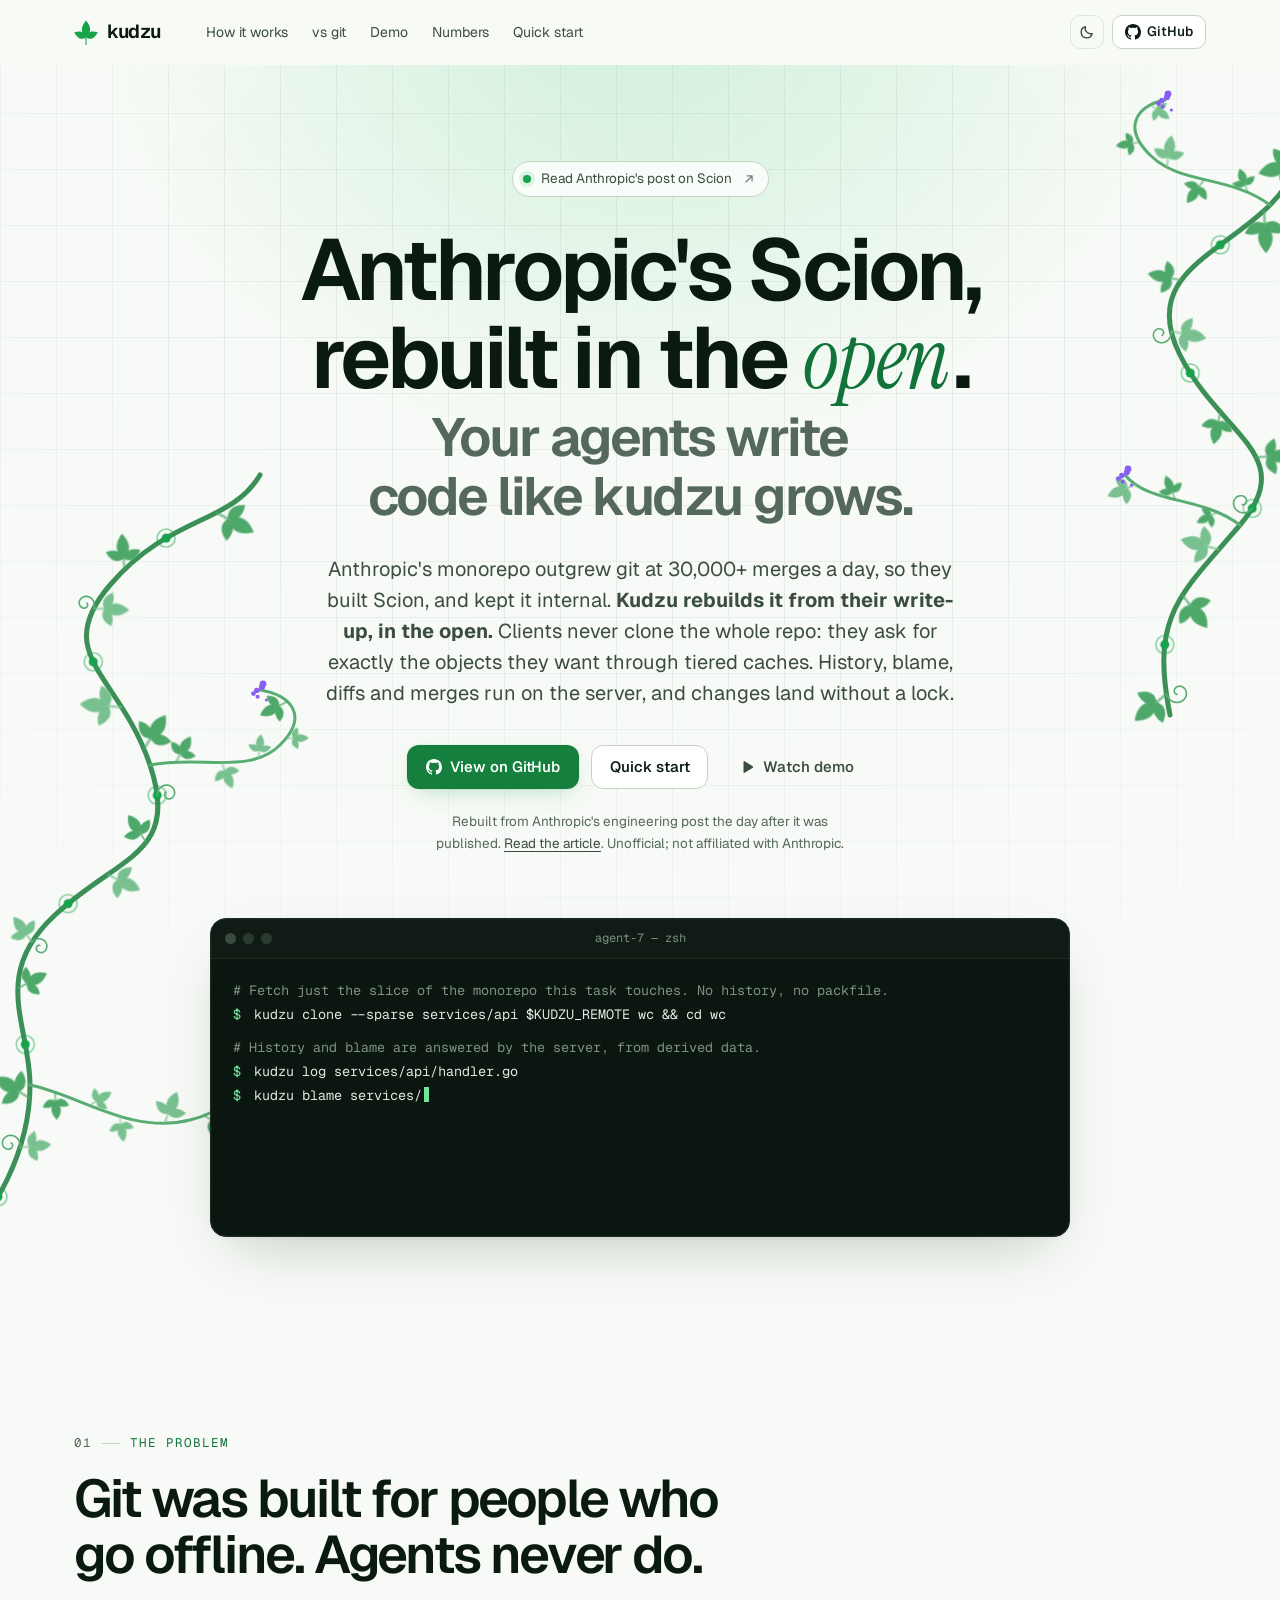
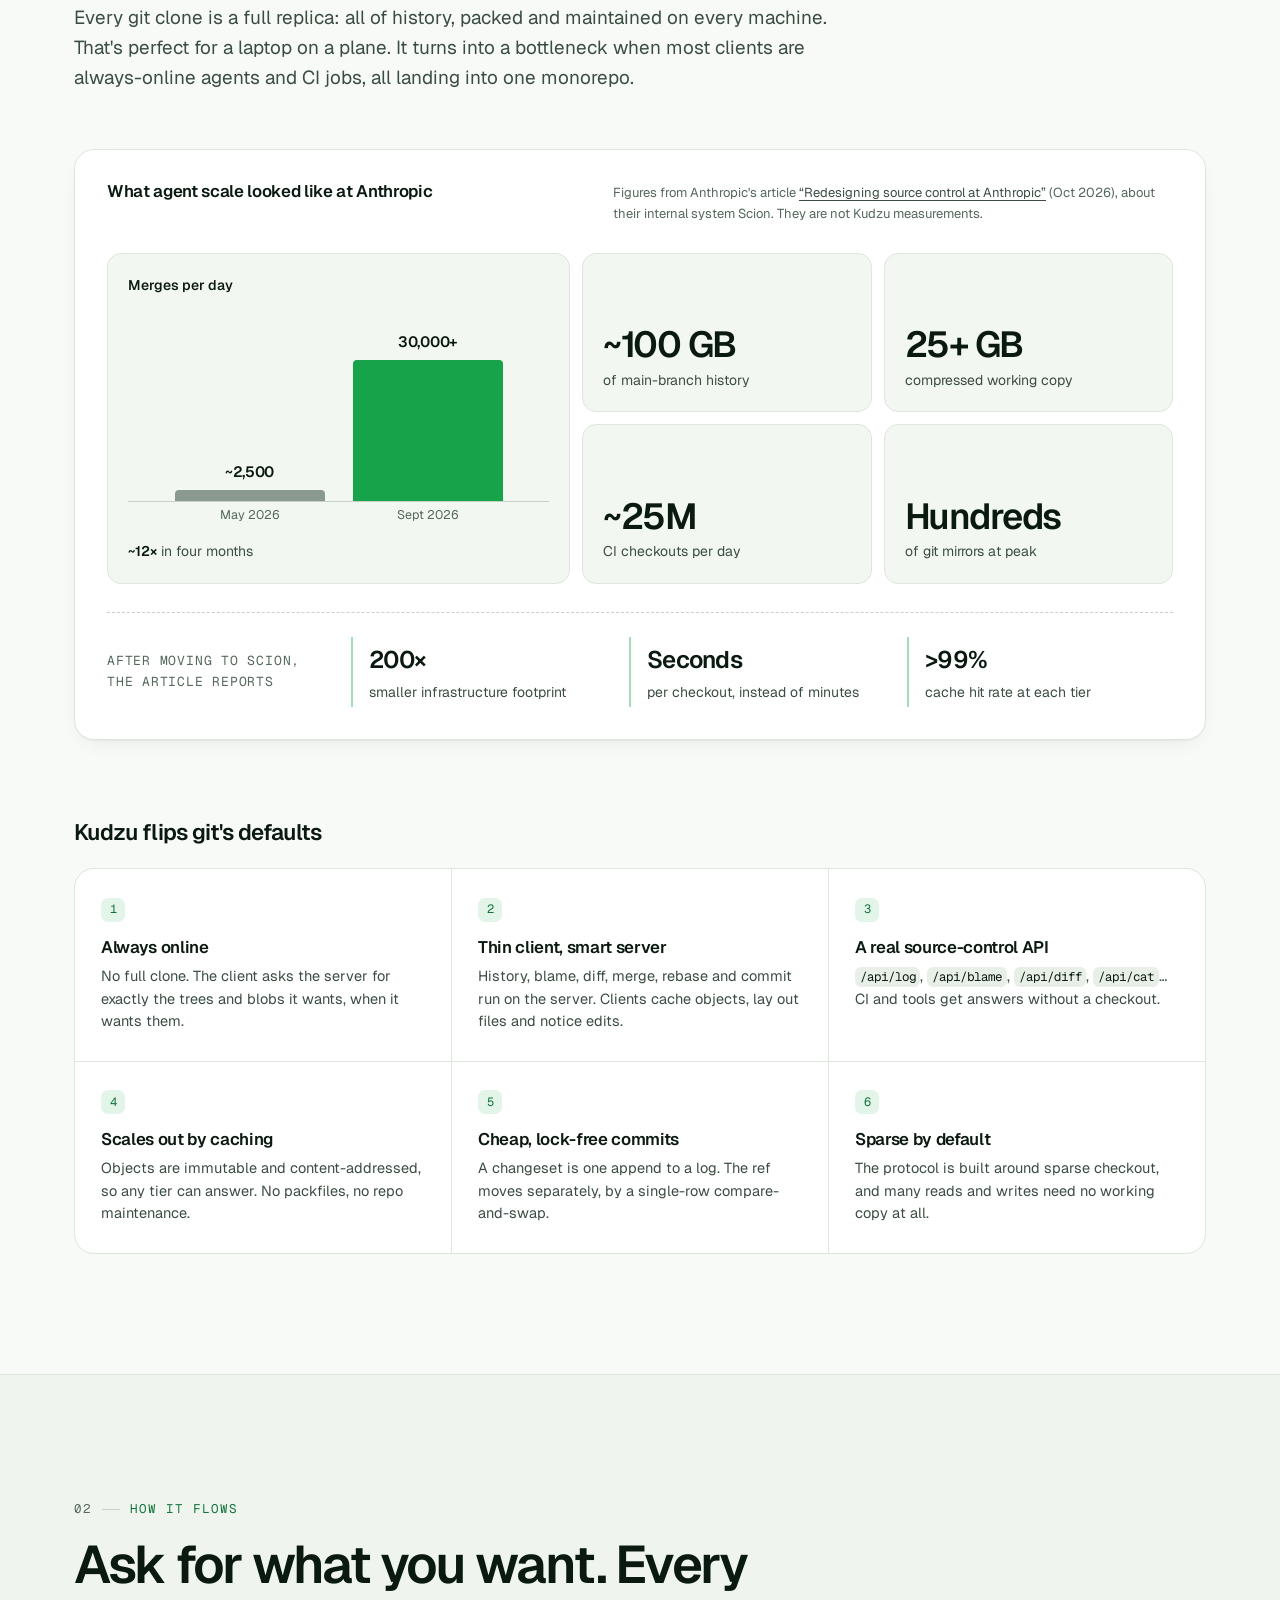
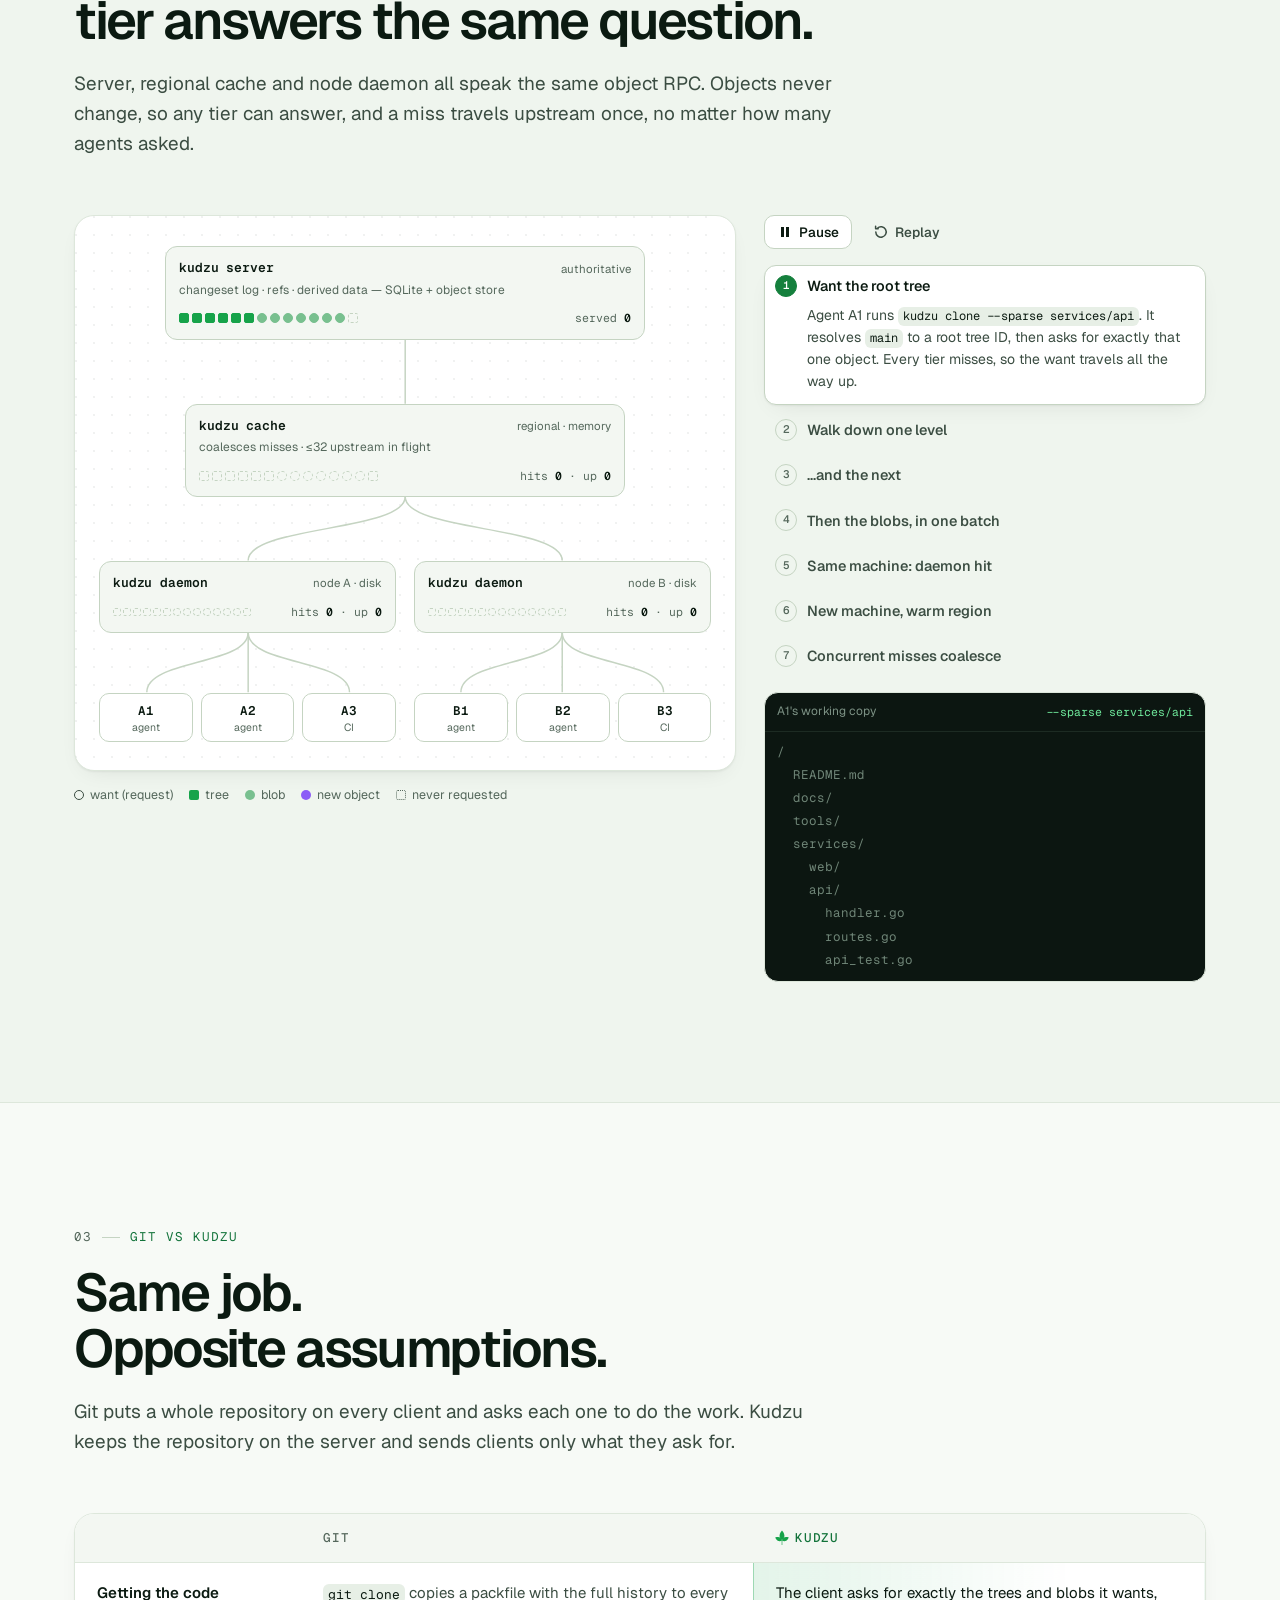
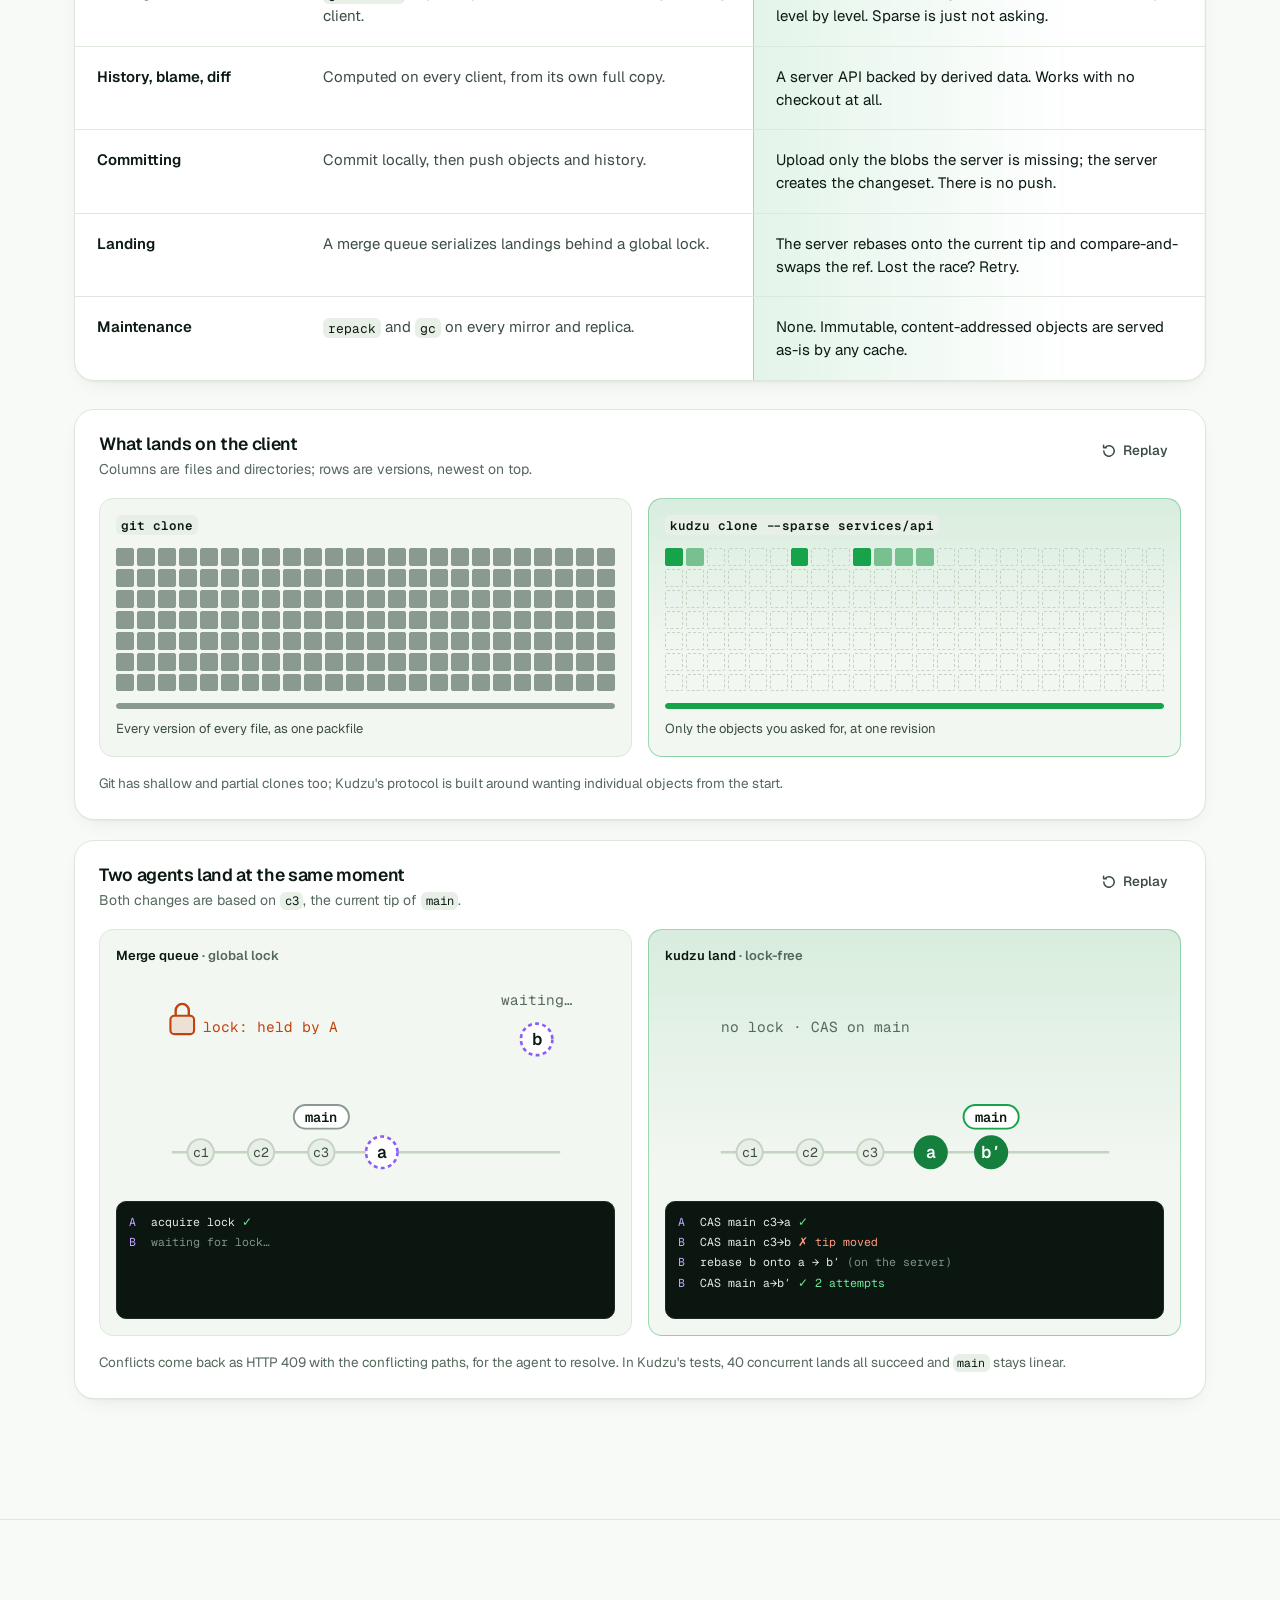
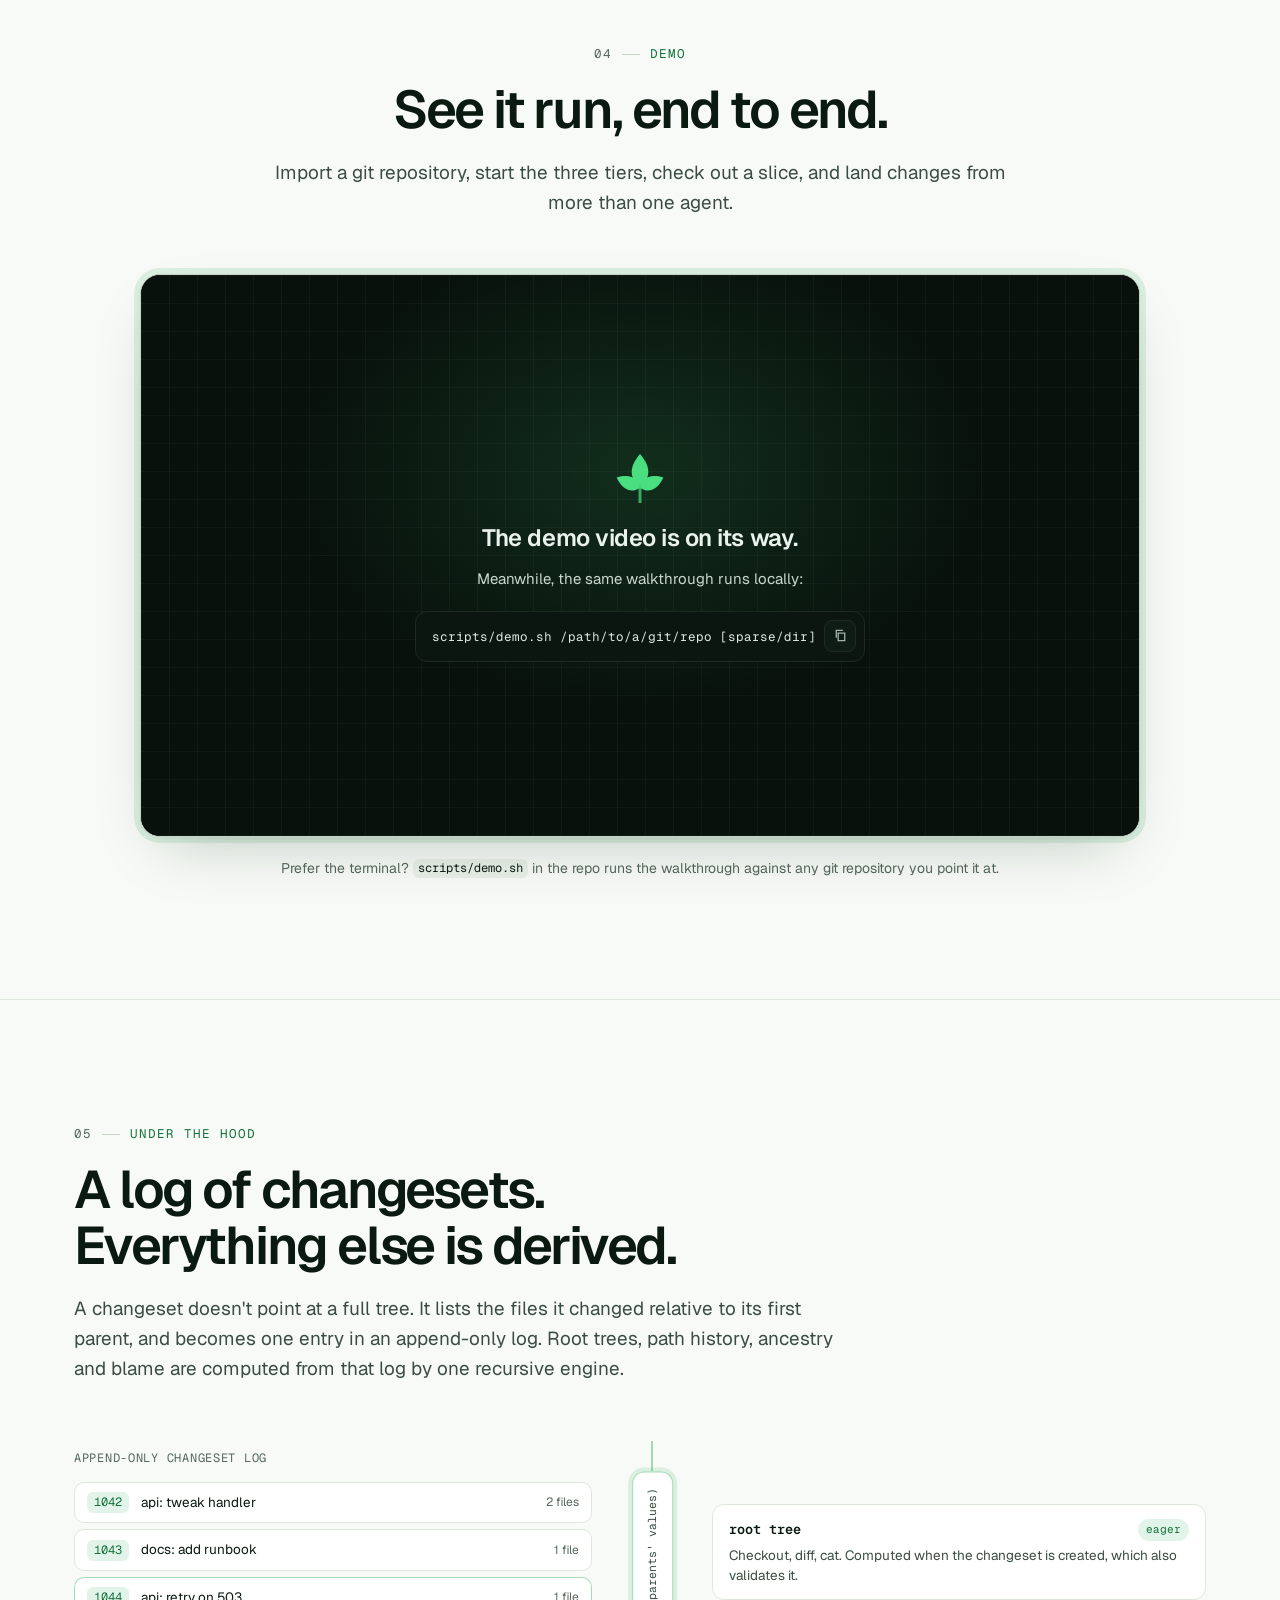
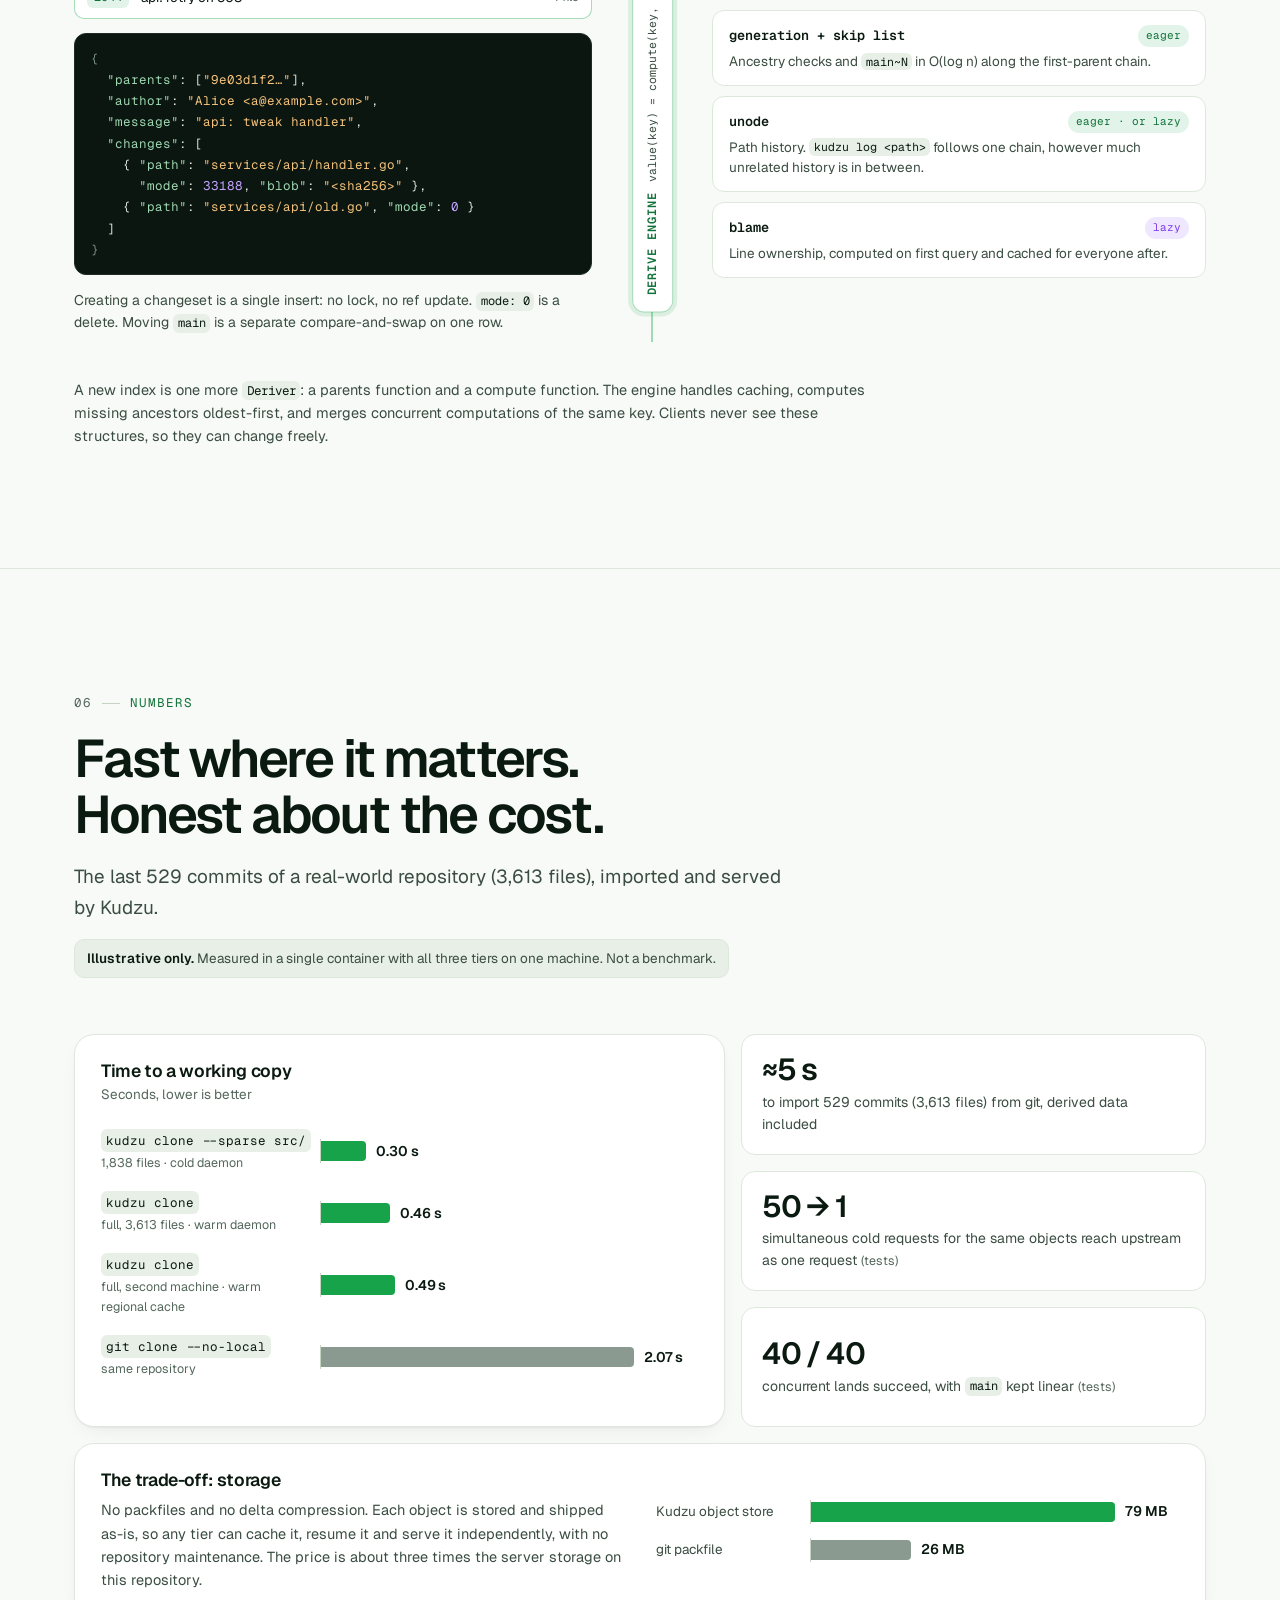
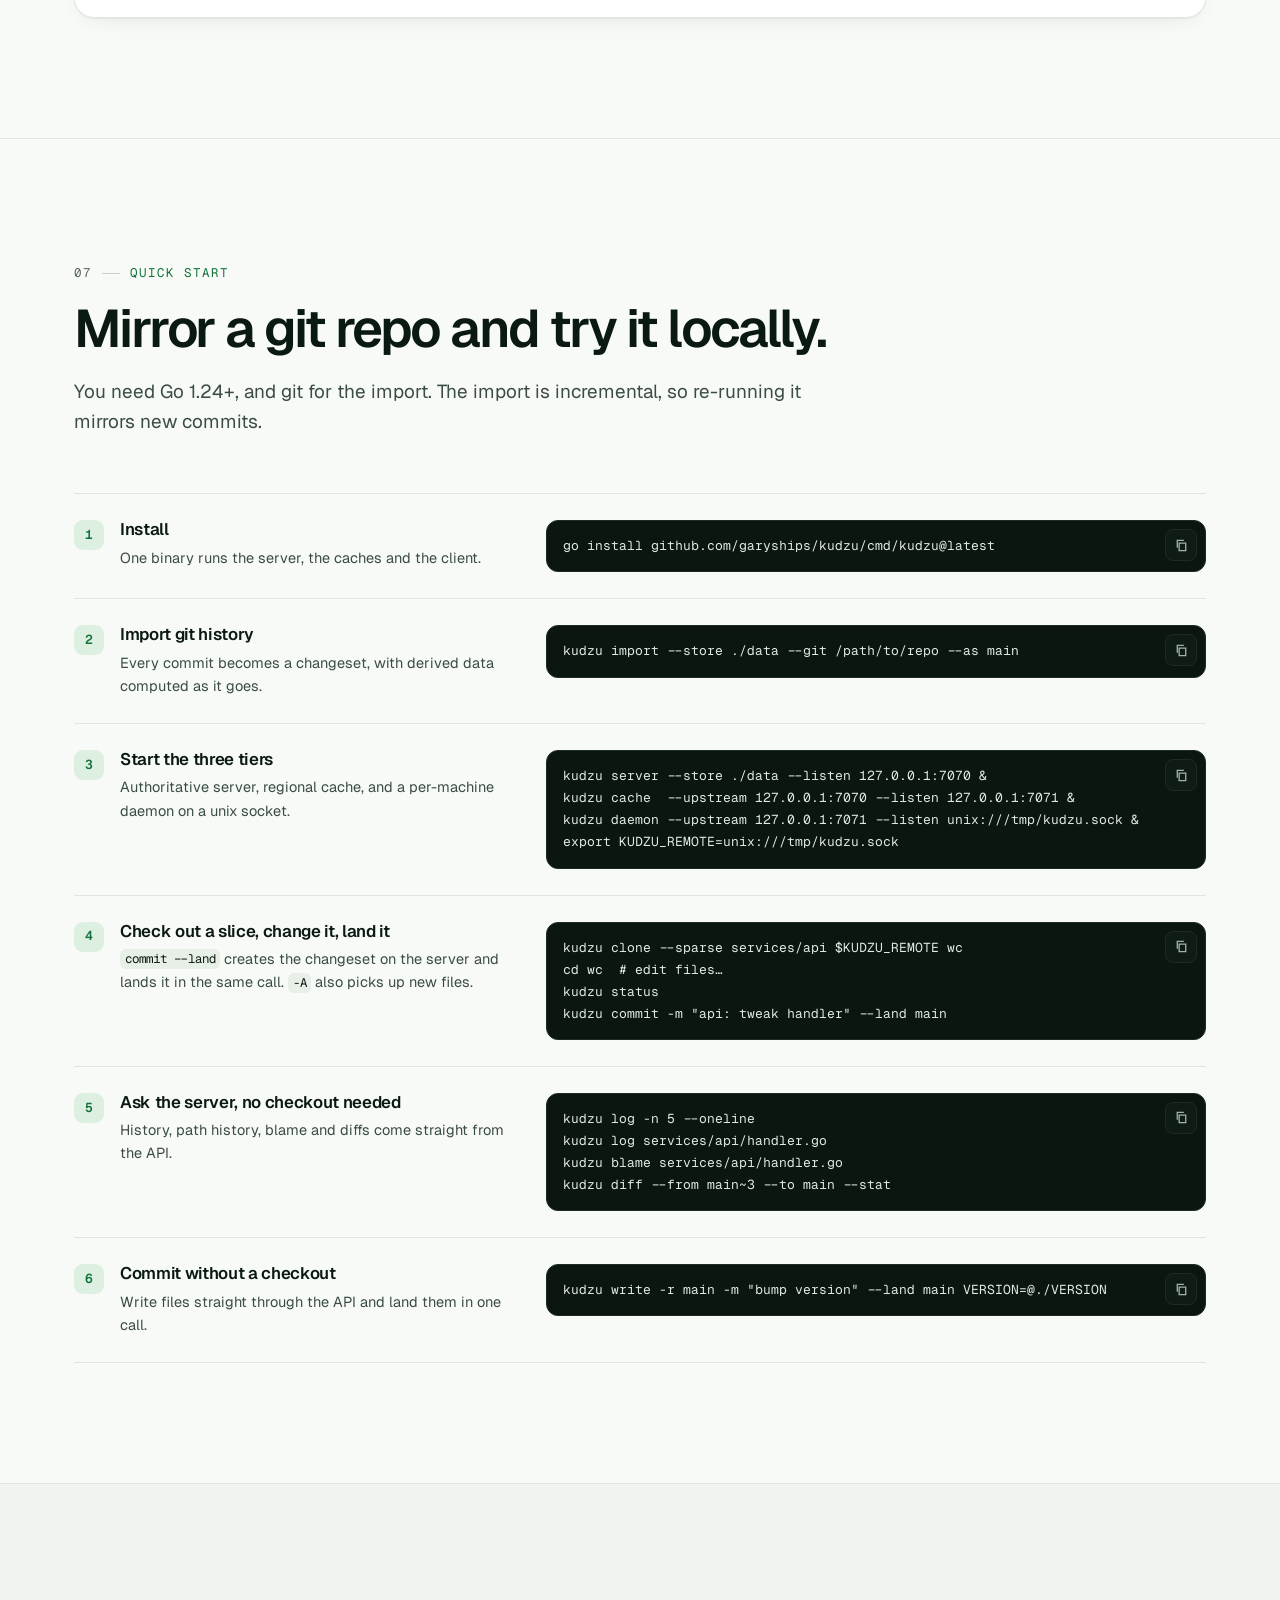
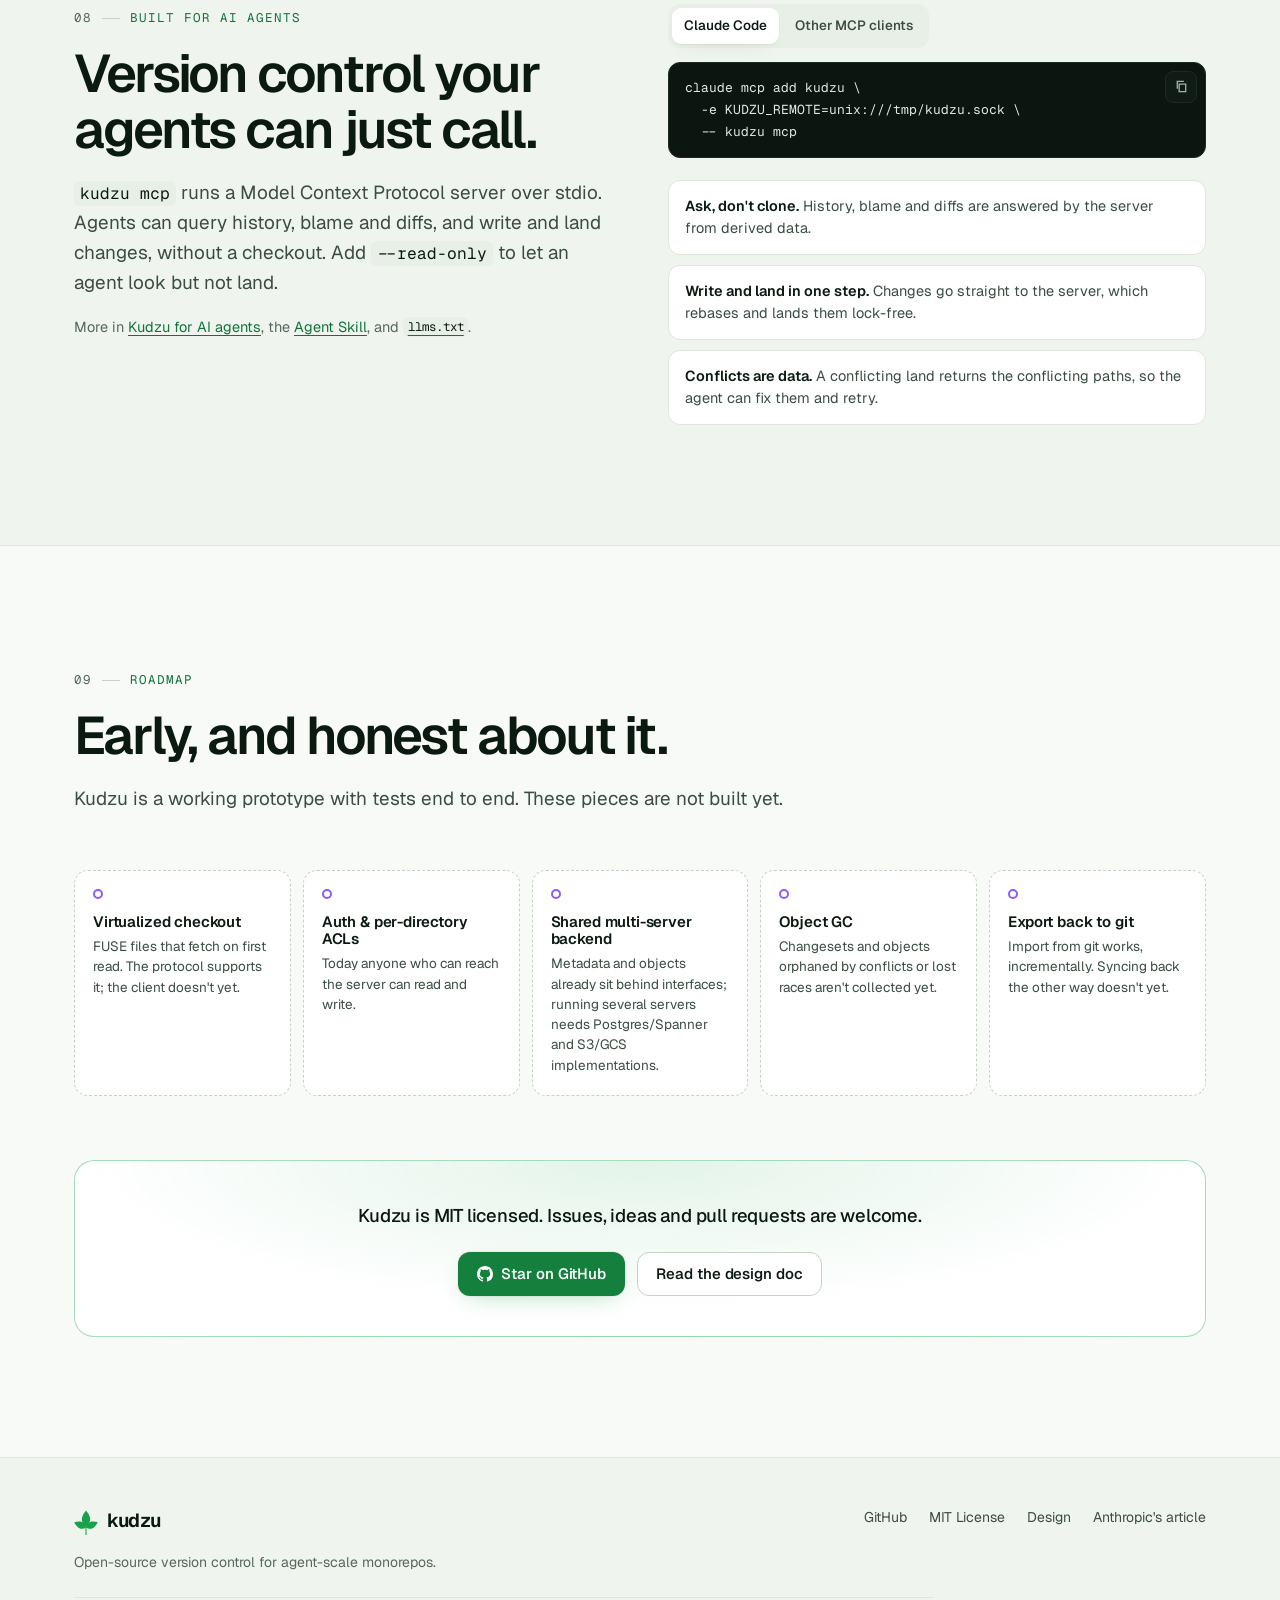
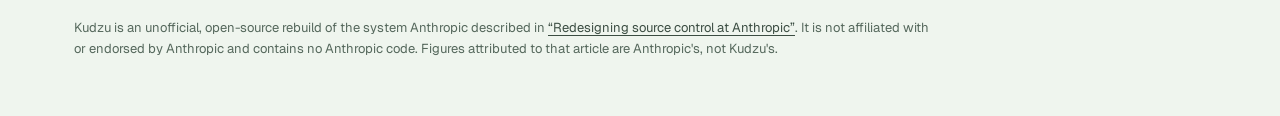
==== commit 45b83077: "Lead with the Scion story on the site and READMEs Anthropic's monorepo outgrew git and they kept Sci" ====
--- a/docs/index.html
+++ b/docs/index.html
@@ -3,8 +3,8 @@
 <head>
 <meta charset="utf-8">
 <meta name="viewport" content="width=device-width, initial-scale=1">
-<title>Kudzu — version control for agent-scale monorepos</title>
-<meta name="description" content="Kudzu is an open-source version control system for agent-scale monorepos. No full clones: clients fetch exactly the objects they want through tiered caches. History, blame, diffs and merges run on the server, and changes land lock-free.">
+<title>Kudzu — Anthropic's Scion, rebuilt in the open</title>
+<meta name="description" content="Anthropic's monorepo outgrew git at 30,000+ merges a day, so they built Scion and kept it internal. Kudzu is the open-source rebuild: no full clones, history and merges on the server, lock-free landing.">
 <meta name="theme-color" content="#07100b" media="(prefers-color-scheme: dark)">
 <meta name="theme-color" content="#f7faf6" media="(prefers-color-scheme: light)">
 <meta name="color-scheme" content="dark light">
@@ -14,15 +14,15 @@
 <meta property="og:type" content="website">
 <meta property="og:site_name" content="Kudzu">
 <meta property="og:url" content="https://garyships.github.io/kudzu/">
-<meta property="og:title" content="Kudzu — version control that keeps up with your agents">
-<meta property="og:description" content="Open-source VCS for agent-scale monorepos: no full clones, want-based fetch through tiered caches, history and merges on the server, lock-free landing.">
+<meta property="og:title" content="Kudzu — Anthropic's Scion, rebuilt in the open">
+<meta property="og:description" content="Anthropic outgrew git at 30,000+ merges a day and built Scion — then kept it internal. Kudzu rebuilds it from their write-up, open source.">
 <meta property="og:image" content="https://garyships.github.io/kudzu/assets/site/og.png">
 <meta property="og:image:width" content="1200">
 <meta property="og:image:height" content="630">
 <meta property="og:image:alt" content="Kudzu: version control for agent-scale monorepos. Server, regional cache, node daemon and agents connected by a growing vine.">
 <meta name="twitter:card" content="summary_large_image">
-<meta name="twitter:title" content="Kudzu — version control that keeps up with your agents">
-<meta name="twitter:description" content="Open-source VCS for agent-scale monorepos: no full clones, want-based fetch through tiered caches, history and merges on the server, lock-free landing.">
+<meta name="twitter:title" content="Kudzu — Anthropic's Scion, rebuilt in the open">
+<meta name="twitter:description" content="Anthropic outgrew git at 30,000+ merges a day and built Scion — then kept it internal. Kudzu rebuilds it from their write-up, open source.">
 <meta name="twitter:image" content="https://garyships.github.io/kudzu/assets/site/og.png">
 <meta name="twitter:image:alt" content="Kudzu: version control for agent-scale monorepos.">
 
@@ -100,17 +100,18 @@
   </svg>
 
   <div class="container hero-inner">
-    <a class="pill" href="https://github.com/garyships/kudzu">
+    <a class="pill" href="https://www.anthropic.com/engineering/redesigning-source-control">
       <span class="pill-dot" aria-hidden="true"></span>
-      Open source · written in Go · MIT licensed
+      Read Anthropic's post on Scion
       <svg class="i" aria-hidden="true"><use href="#i-arrow"/></svg>
     </a>
     <h1 id="hero-title">
-      Your agents write code like <em>kudzu</em>&nbsp;grows.
-      <span class="h1-sub">Your version control should keep&nbsp;up.</span>
+      Anthropic's Scion, rebuilt in the&nbsp;<em>open</em>.
+      <span class="h1-sub">Your agents write code like kudzu&nbsp;grows.</span>
     </h1>
     <p class="hero-lead">
-      Kudzu is an open-source version control system for agent-scale monorepos.
+      Anthropic's monorepo outgrew git at 30,000+ merges a day, so they built Scion, and kept it internal.
+      <strong>Kudzu rebuilds it from their write-up, in the open.</strong>
       Clients never clone the whole repo: they ask for exactly the objects they want through tiered caches.
       History, blame, diffs and merges run on the server, and changes land without a lock.
     </p>
@@ -124,9 +125,9 @@
       </a>
     </div>
     <p class="hero-note">
-      An independent take on the design Anthropic described for its internal system, Scion.
+      Rebuilt from Anthropic's engineering post the day after it was published.
       <a href="https://www.anthropic.com/engineering/redesigning-source-control">Read the article</a>.
-      Not affiliated with Anthropic.
+      Unofficial; not affiliated with Anthropic.
     </p>
   </div>
 
@@ -792,9 +793,9 @@
       <a href="https://www.anthropic.com/engineering/redesigning-source-control">Anthropic's article</a>
     </nav>
     <p class="disclaimer">
-      Kudzu is an independent open-source project. It is not affiliated with or endorsed by Anthropic, and it is not Scion or Scion's code.
-      It implements design ideas Anthropic described publicly in
+      Kudzu is an unofficial, open-source rebuild of the system Anthropic described in
       <a href="https://www.anthropic.com/engineering/redesigning-source-control">“Redesigning source control at Anthropic”</a>.
+      It is not affiliated with or endorsed by Anthropic and contains no Anthropic code.
       Figures attributed to that article are Anthropic's, not Kudzu's.
     </p>
   </div>
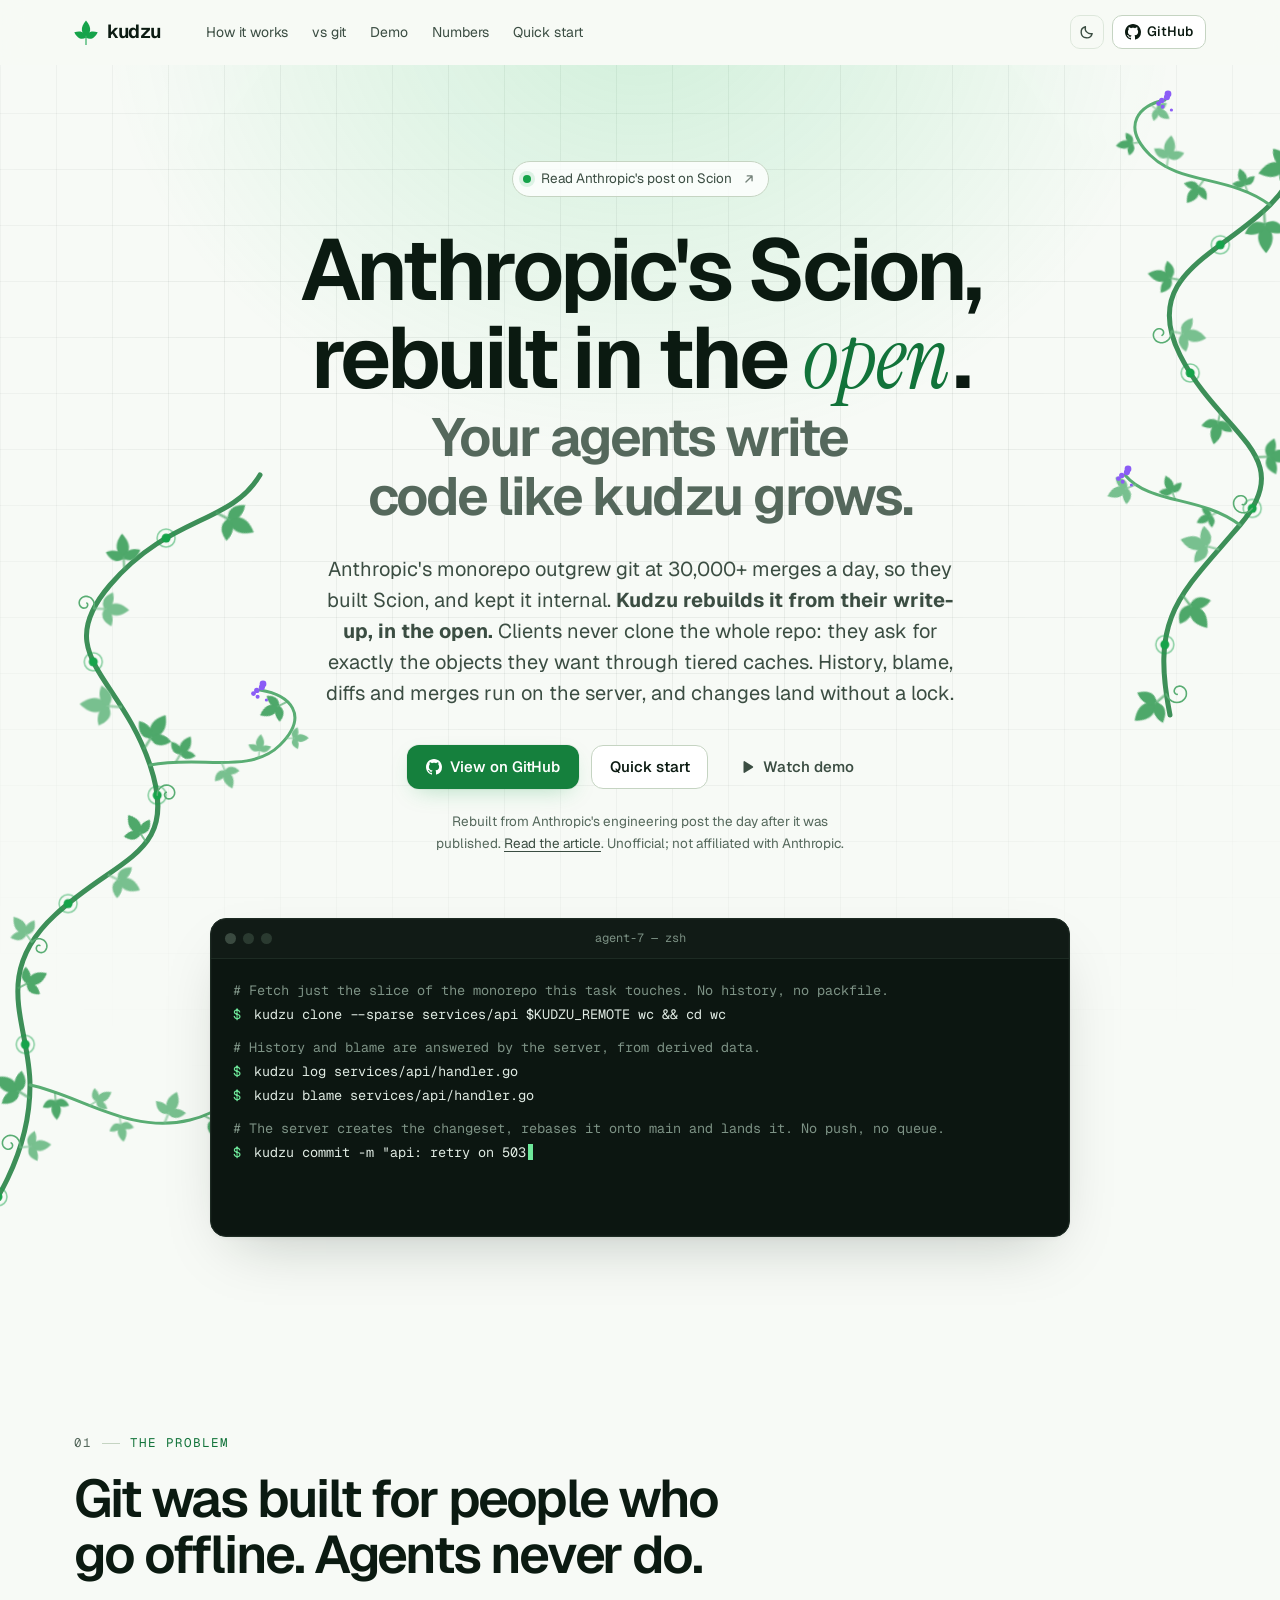
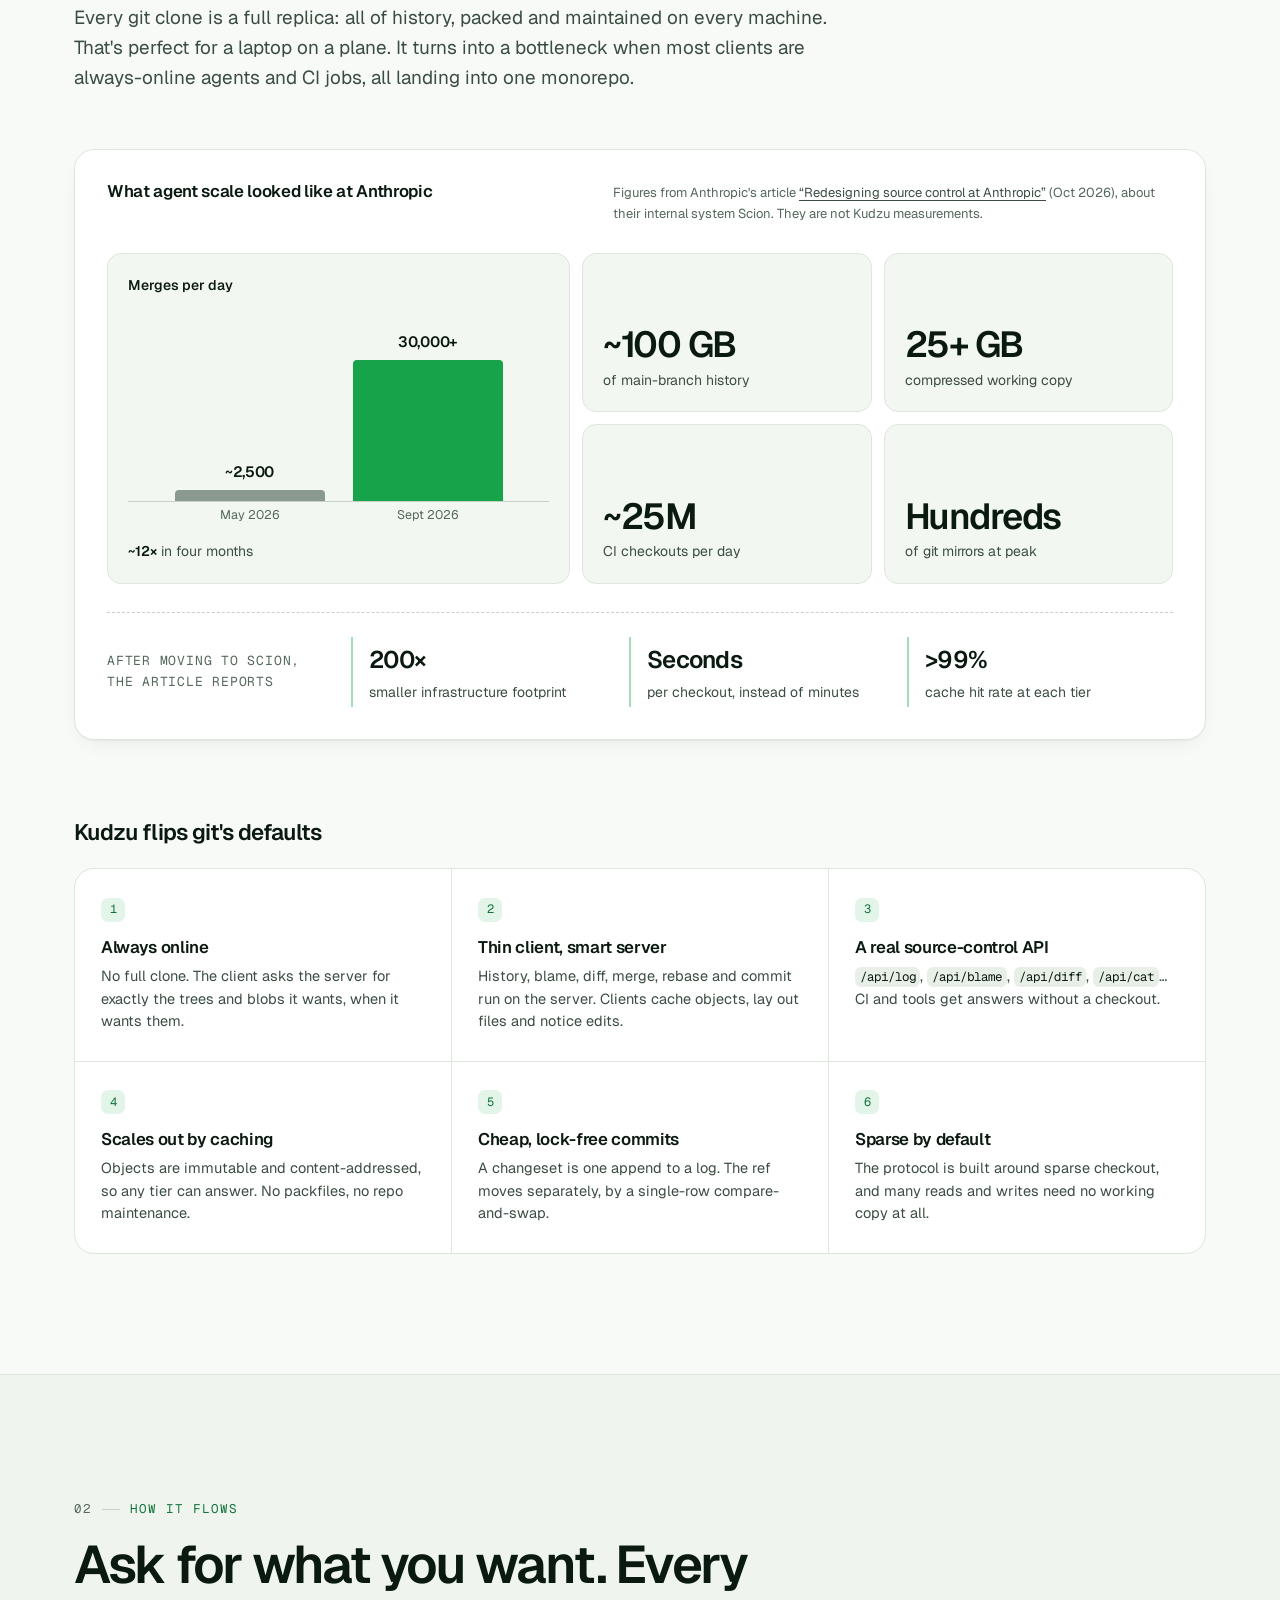
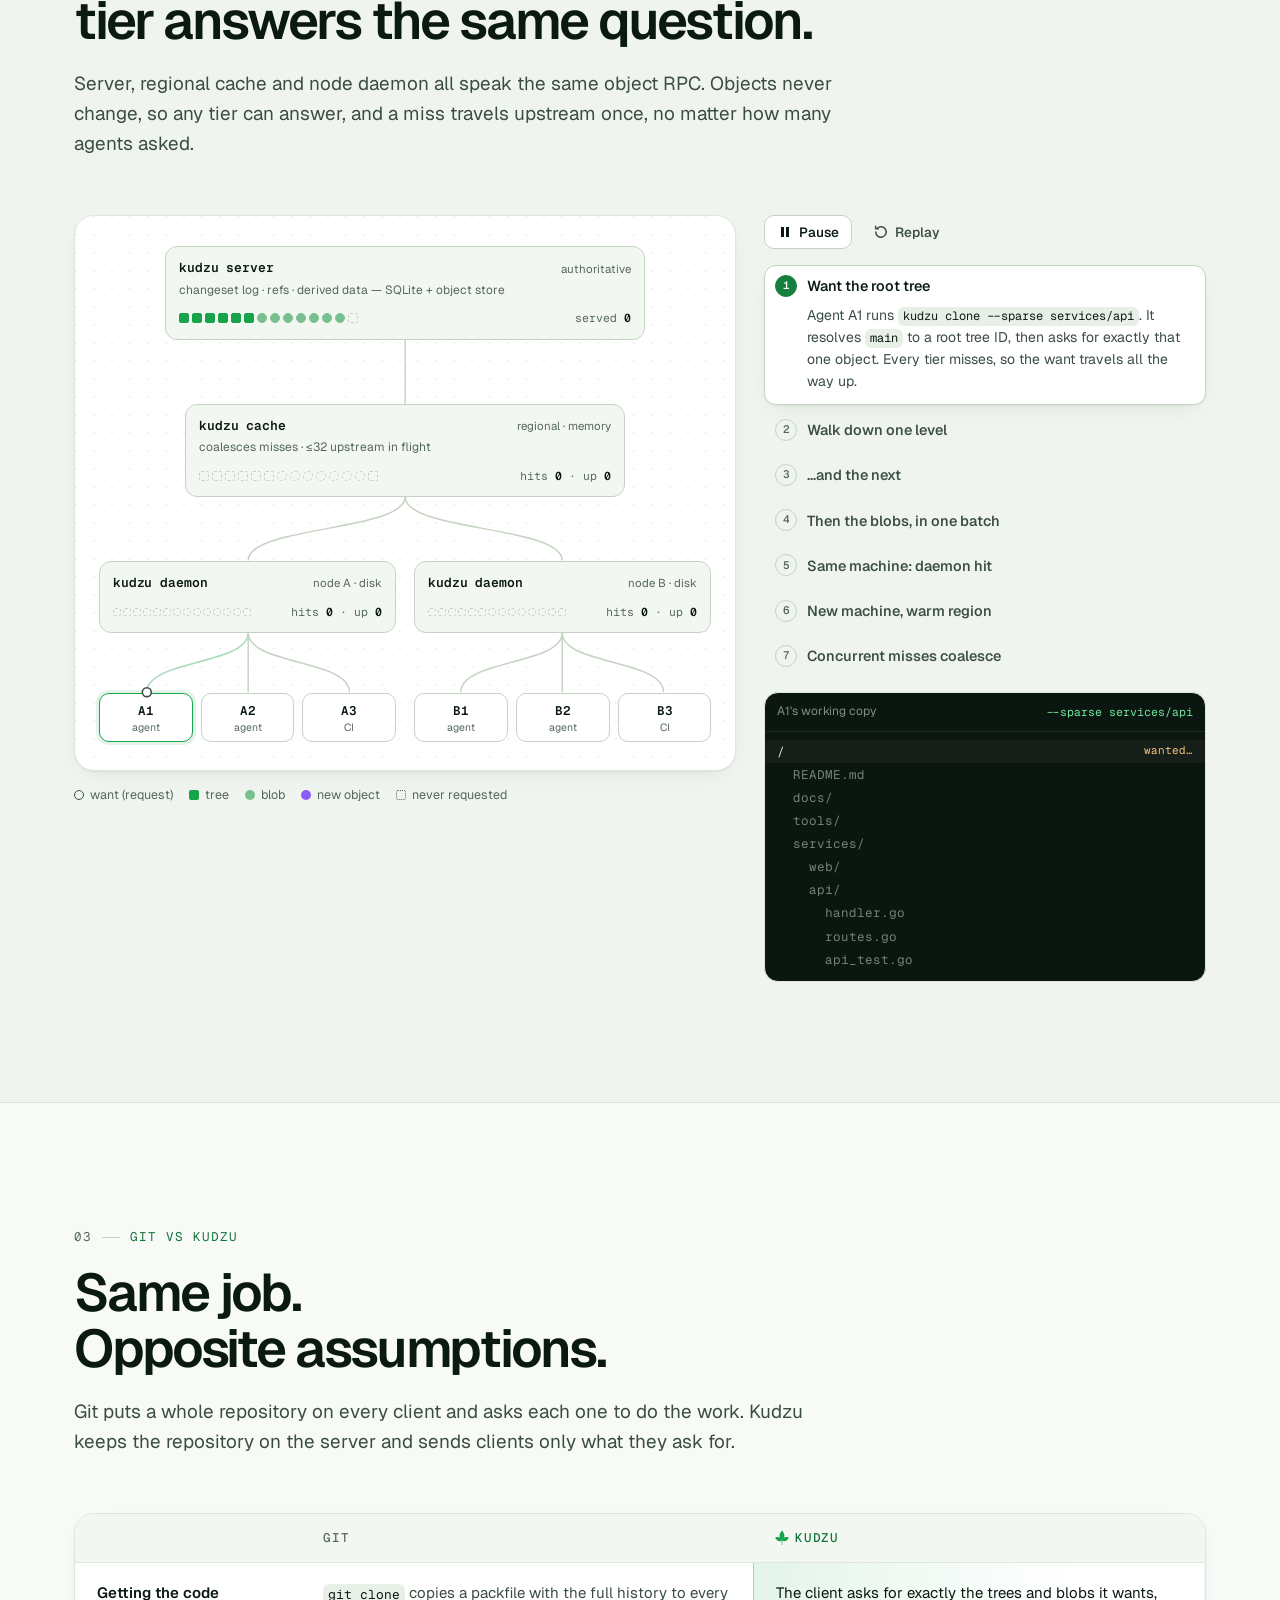
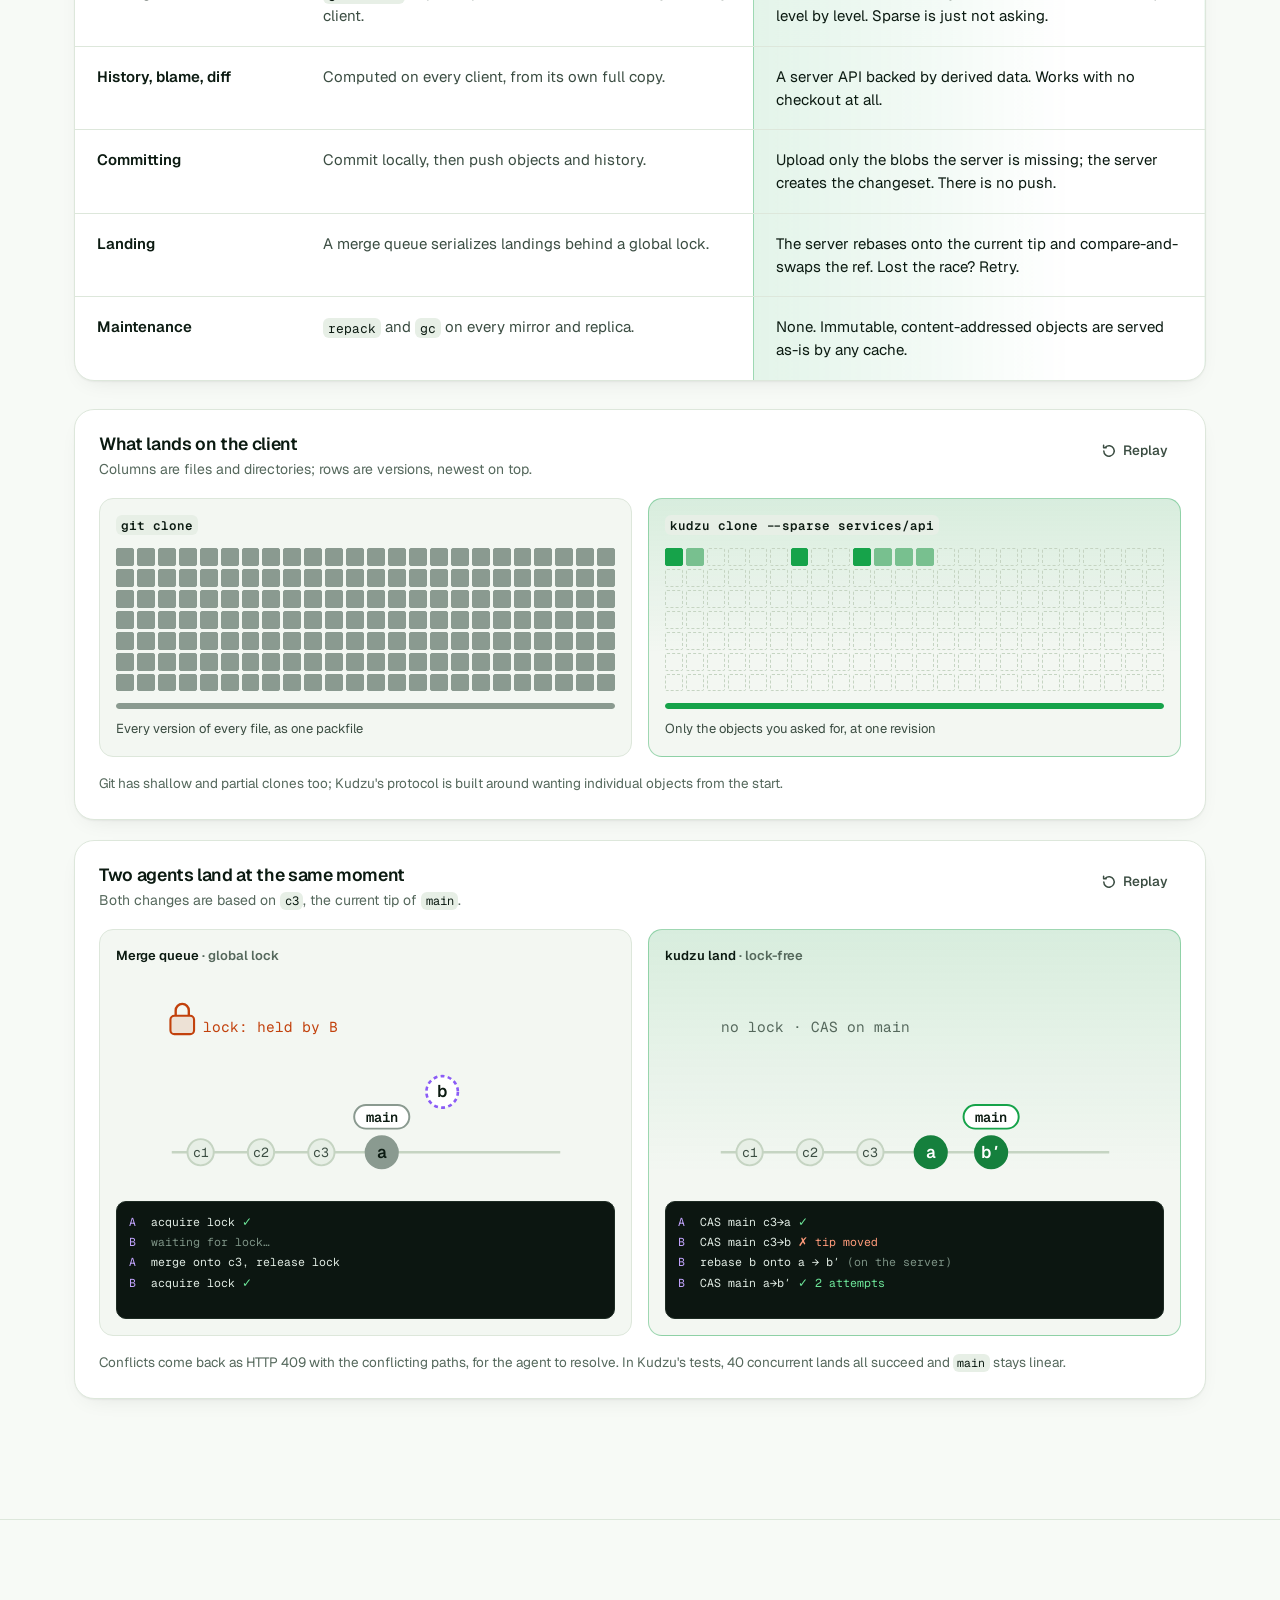
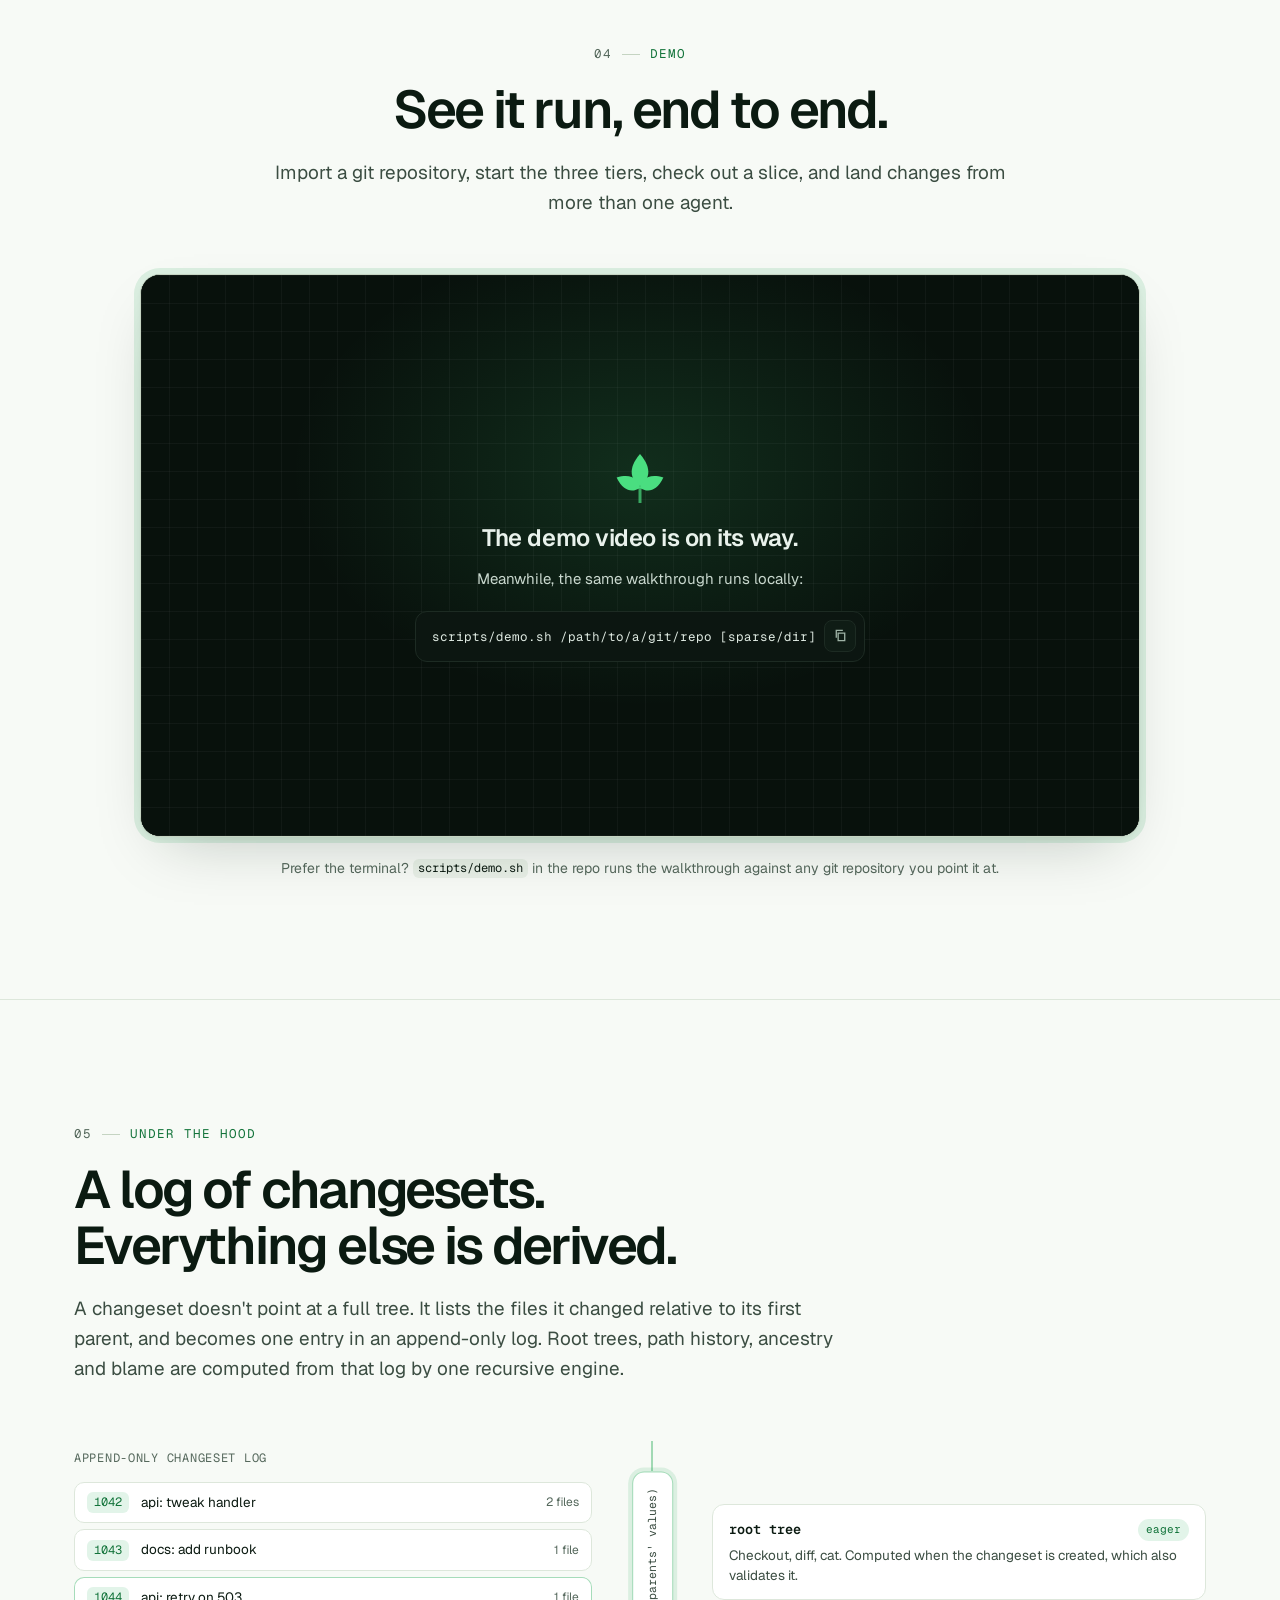
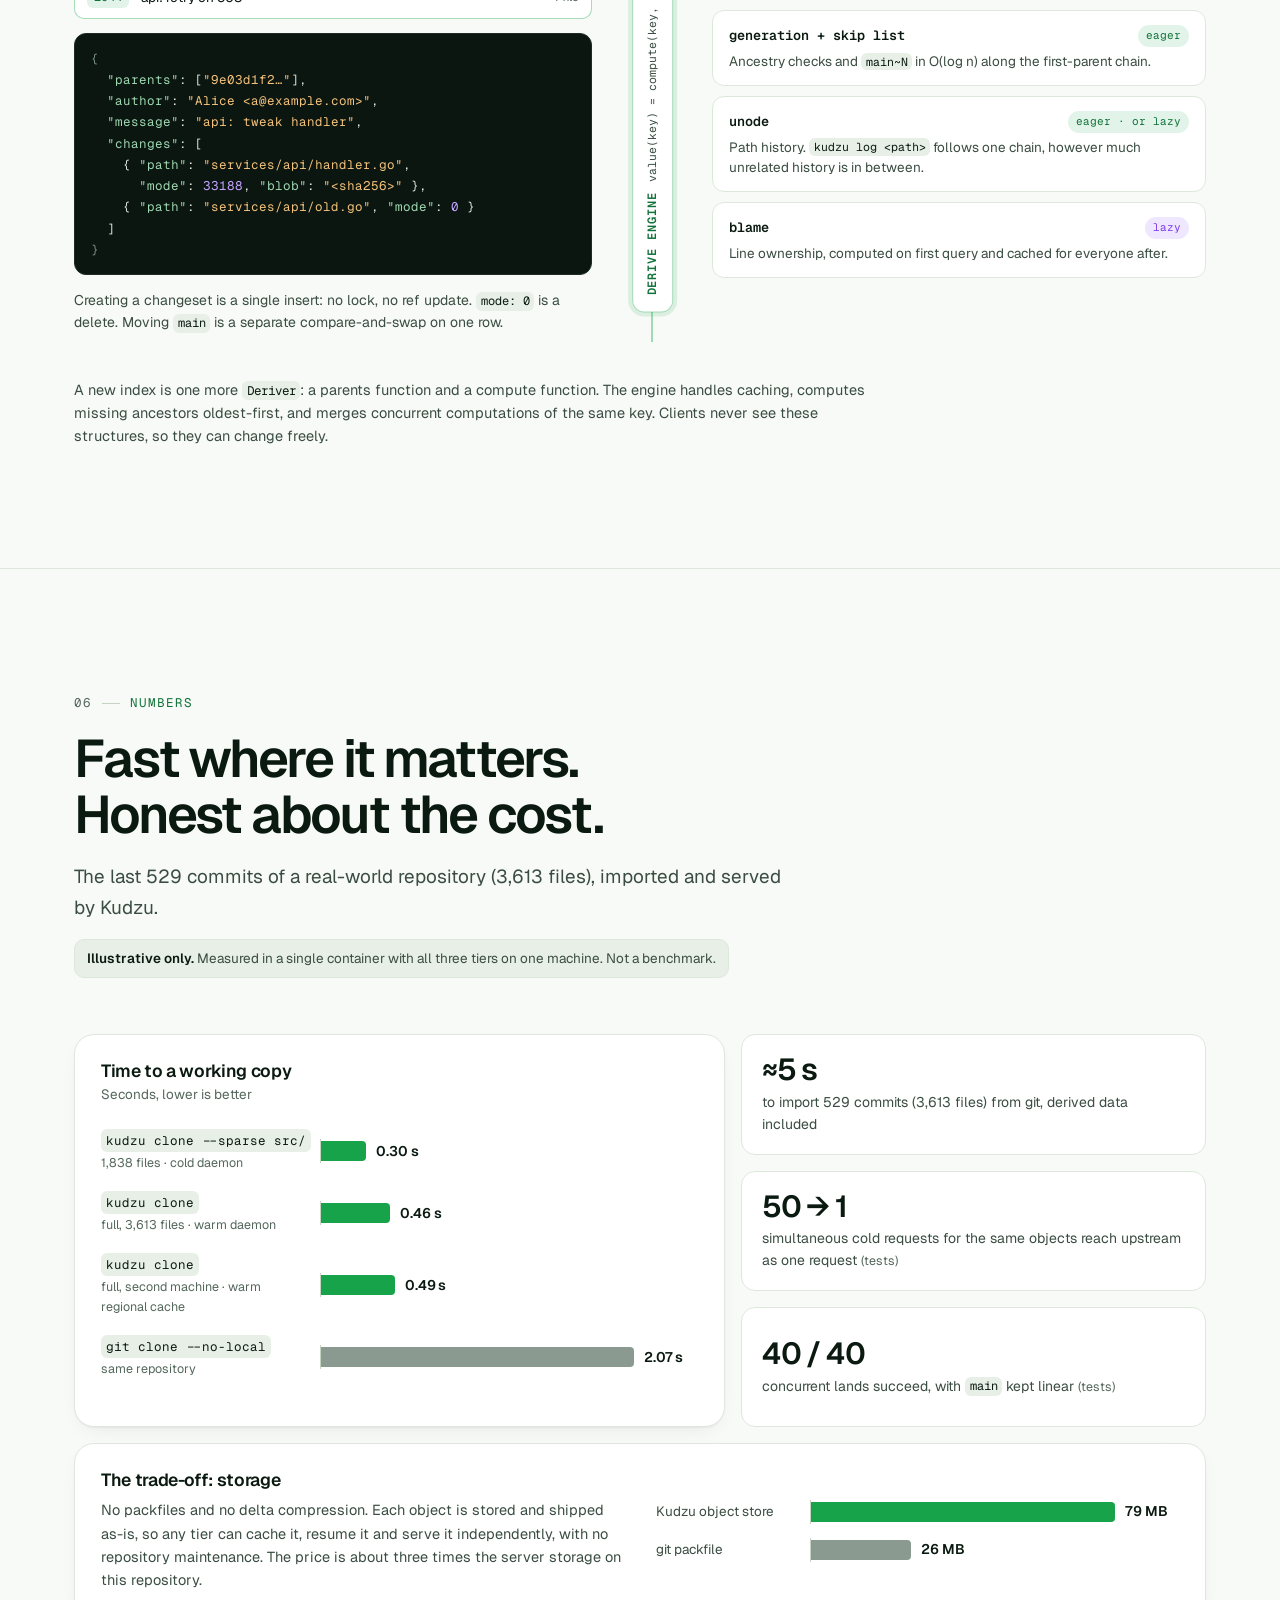
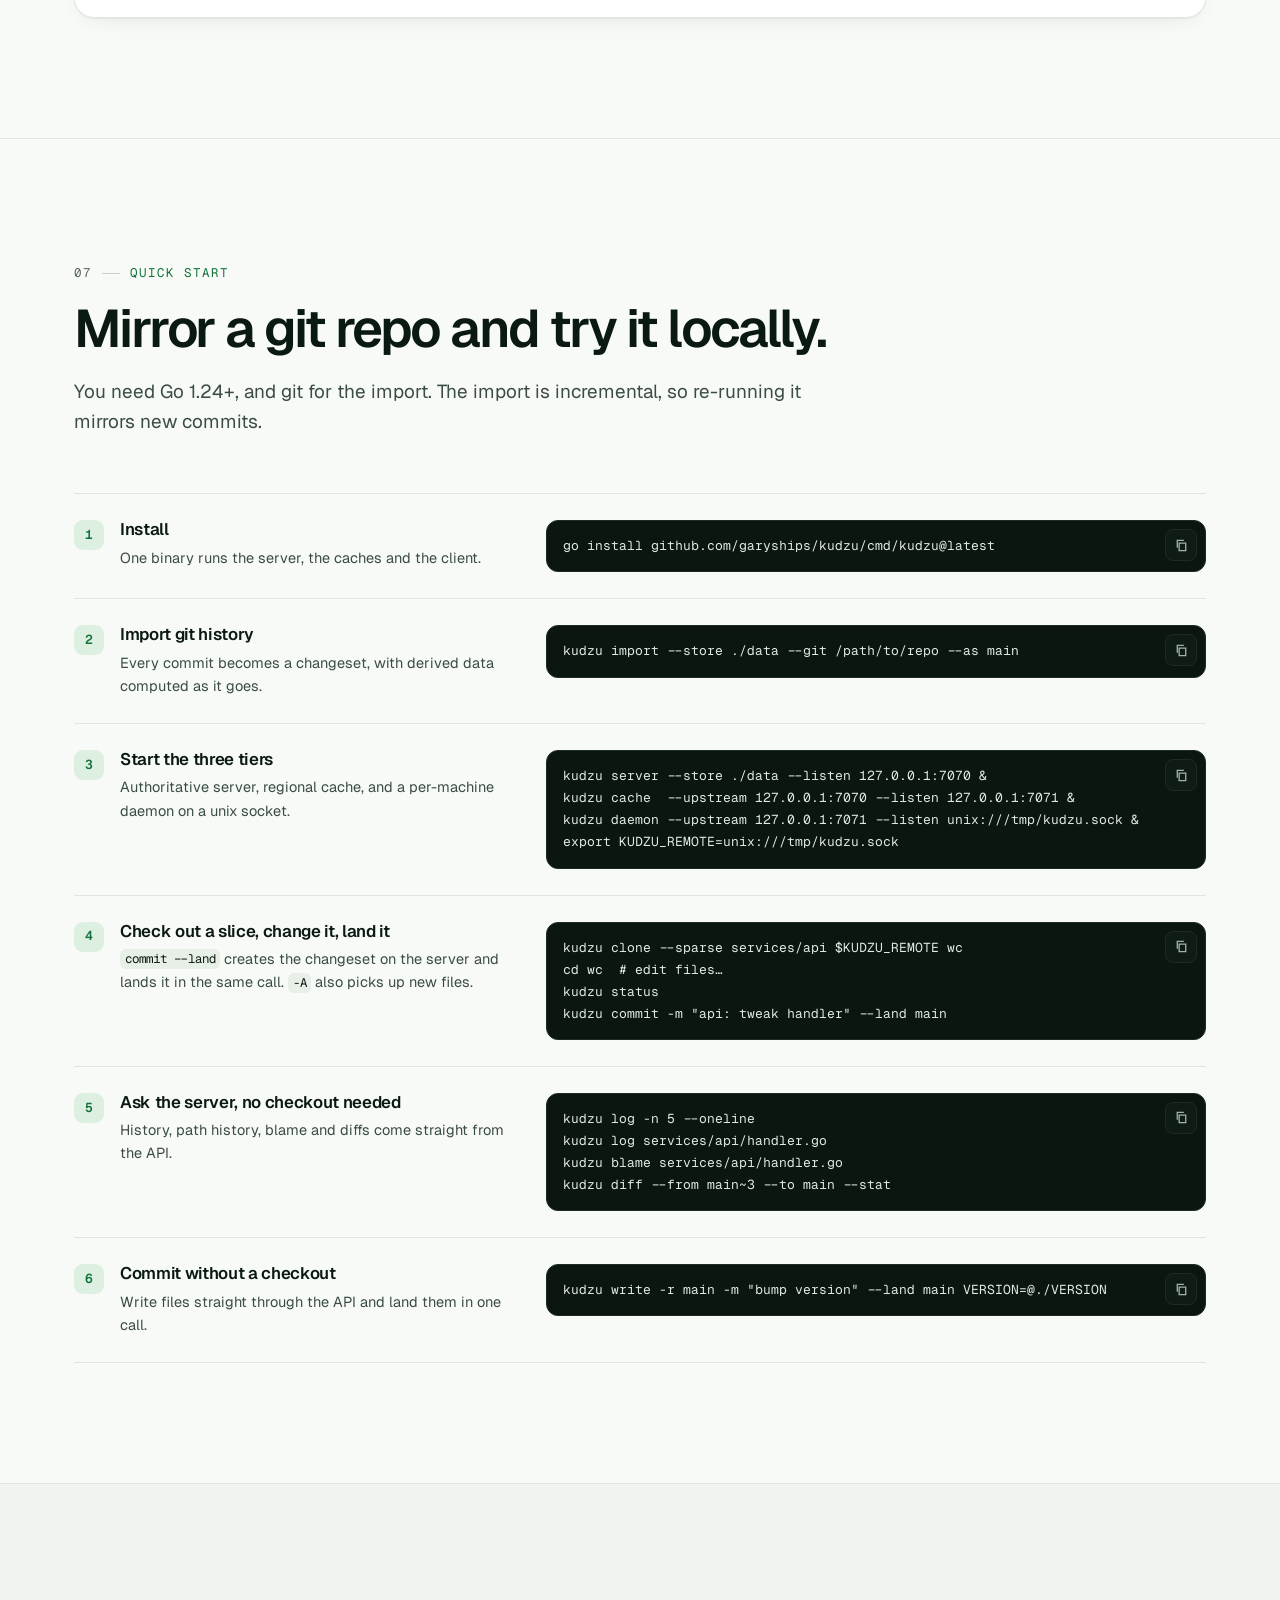
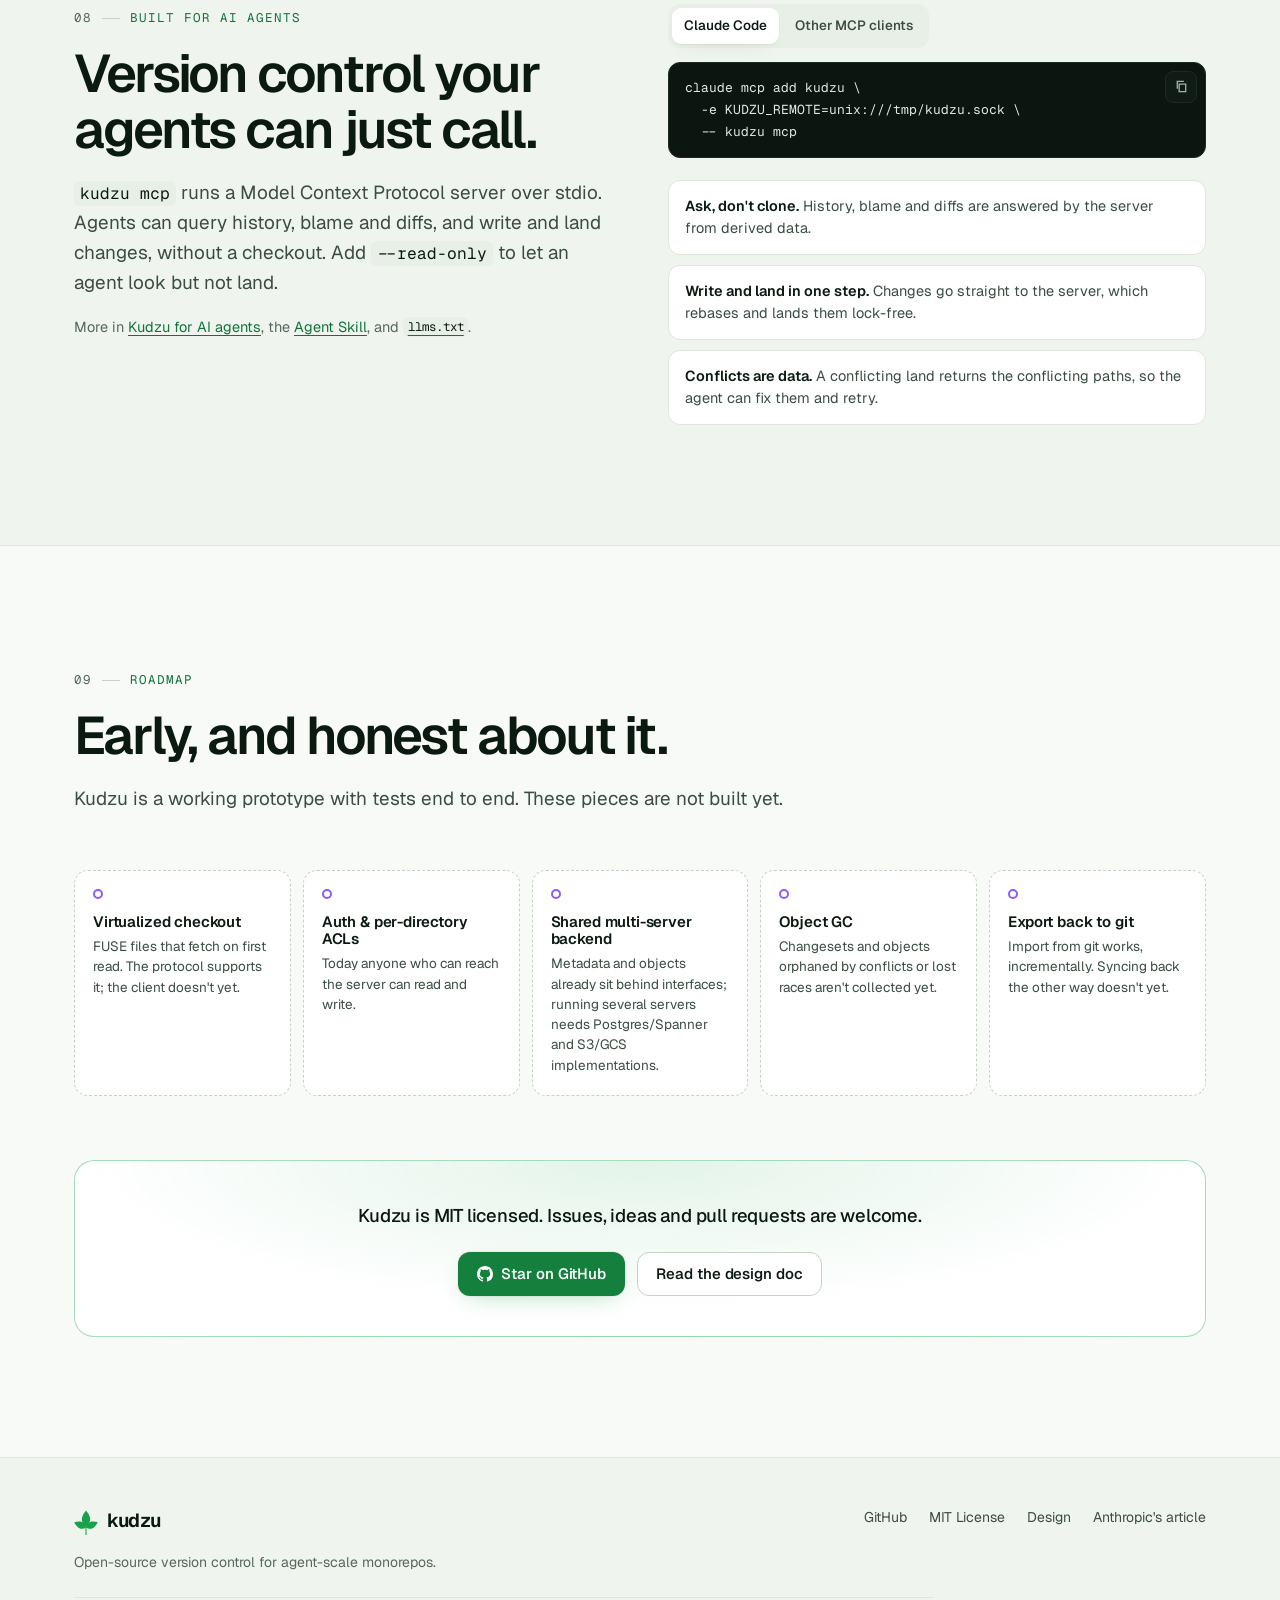
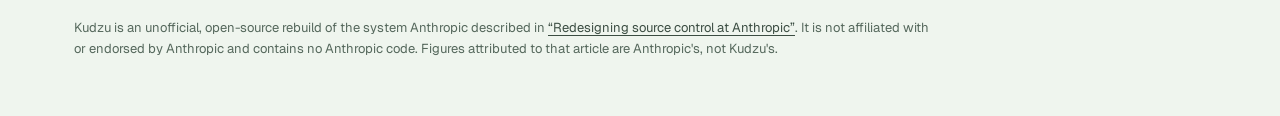
==== commit 6519ef75: "Add the demo video and tidy CLI output - docs/assets/demo.mp4, demo.gif and demo-poster.png: a 95 s " ====
--- a/docs/index.html
+++ b/docs/index.html
@@ -145,8 +145,8 @@
 <span class="t-line t-cmd"><span class="t-ps">$</span> kudzu blame services/api/handler.go</span>
 <span class="t-line t-com"># The server creates the changeset, rebases it onto main and lands it. No push, no queue.</span>
 <span class="t-line t-cmd"><span class="t-ps">$</span> kudzu commit -m "api: retry on 503" --land main</span>
-<span class="t-line t-out">created 3f9c2a71b0de (1 files)</span>
-<span class="t-line t-out t-ok">landed 8a41d07e5c22 on main (rebased, 2 attempt(s))</span><span class="t-caret" aria-hidden="true"></span></code></pre>
+<span class="t-line t-out">created 3f9c2a71b0de (1 file)</span>
+<span class="t-line t-out t-ok">landed 8a41d07e5c22 on main (rebased, 2 attempts)</span><span class="t-caret" aria-hidden="true"></span></code></pre>
     </figure>
   </div>
 </section>
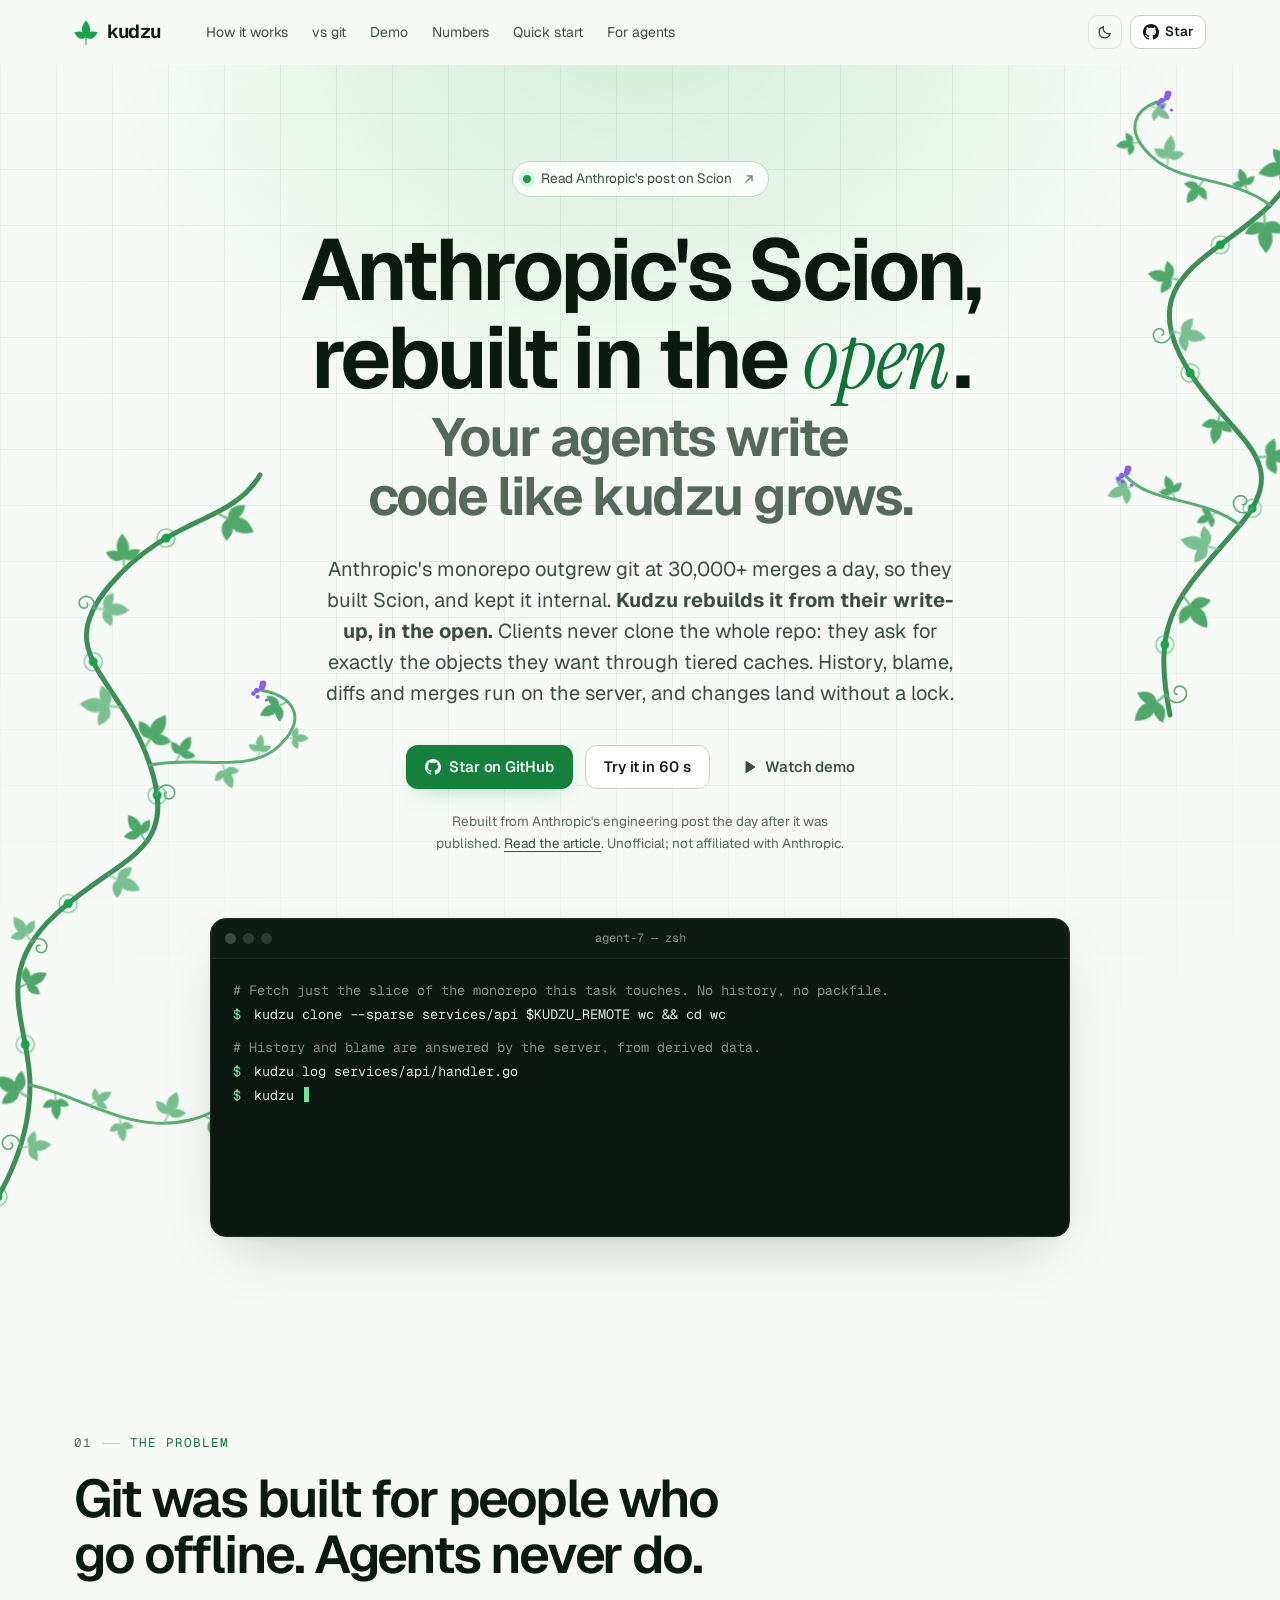
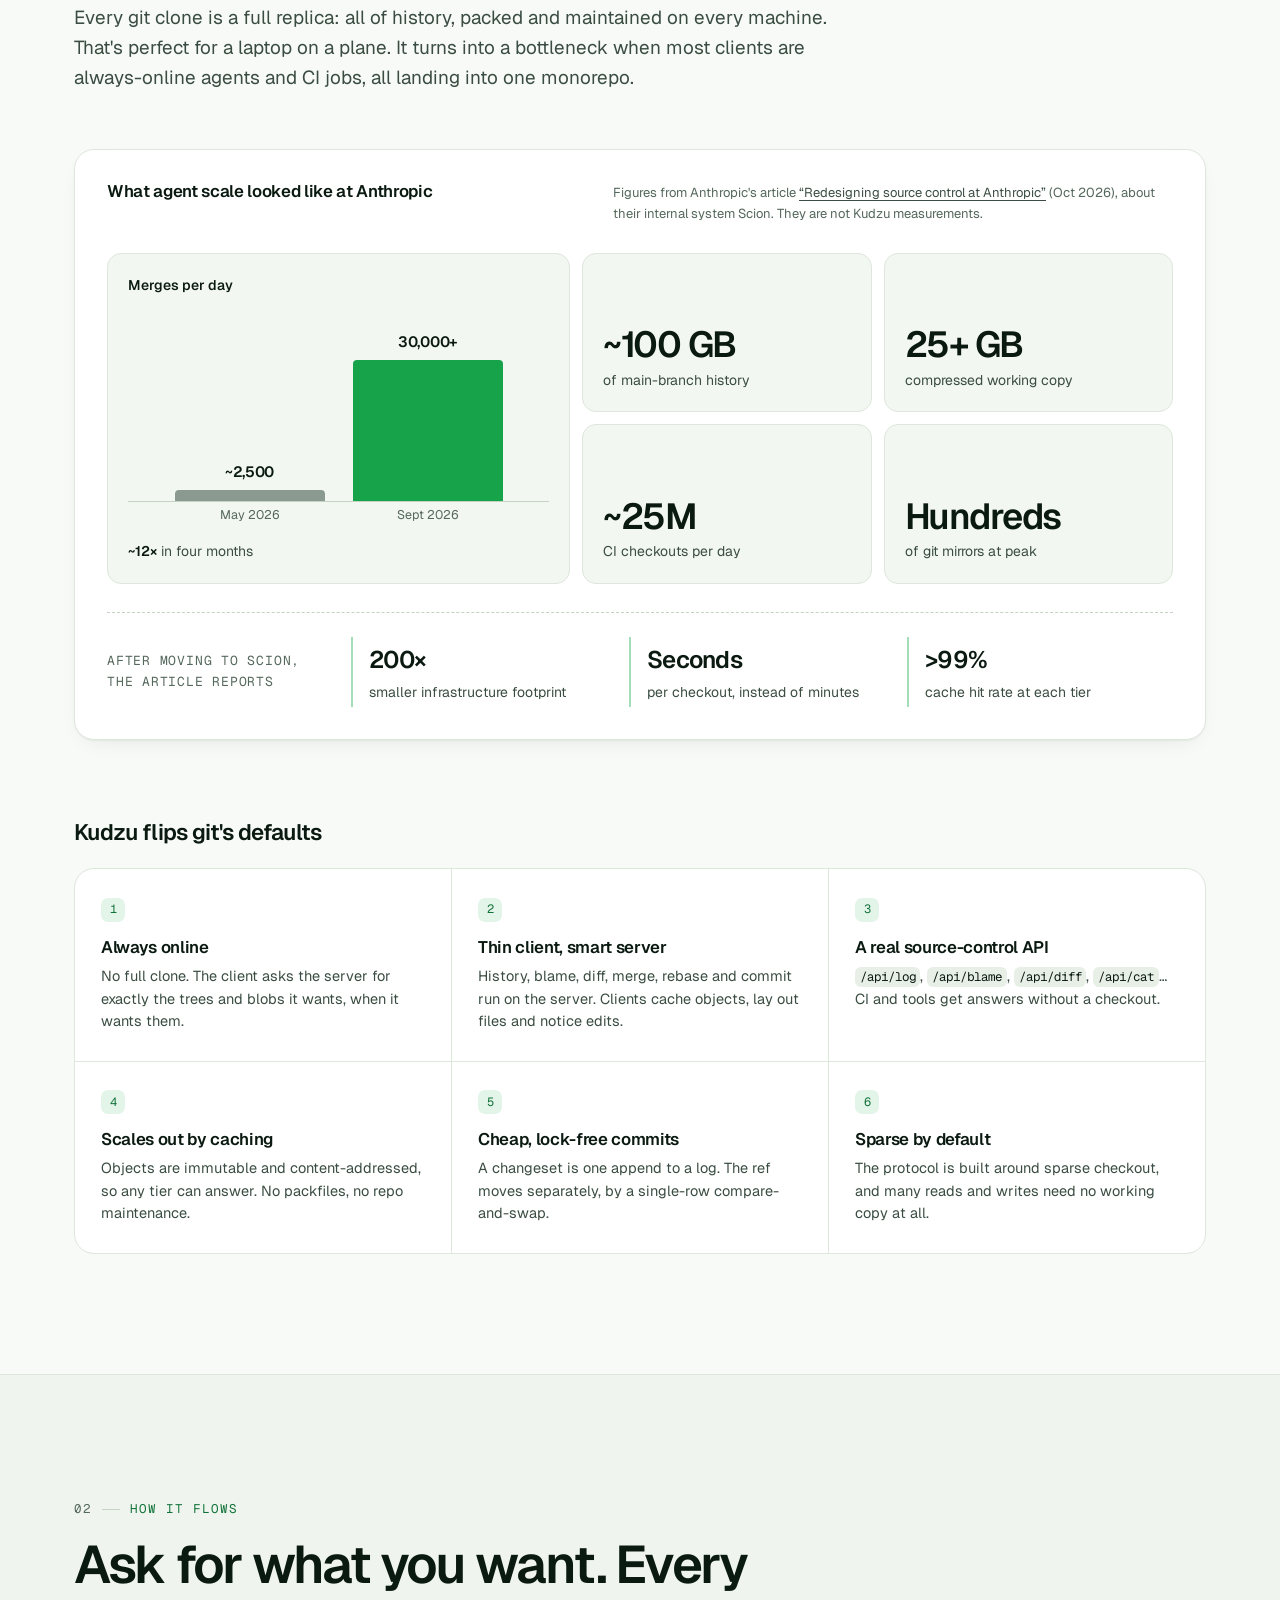
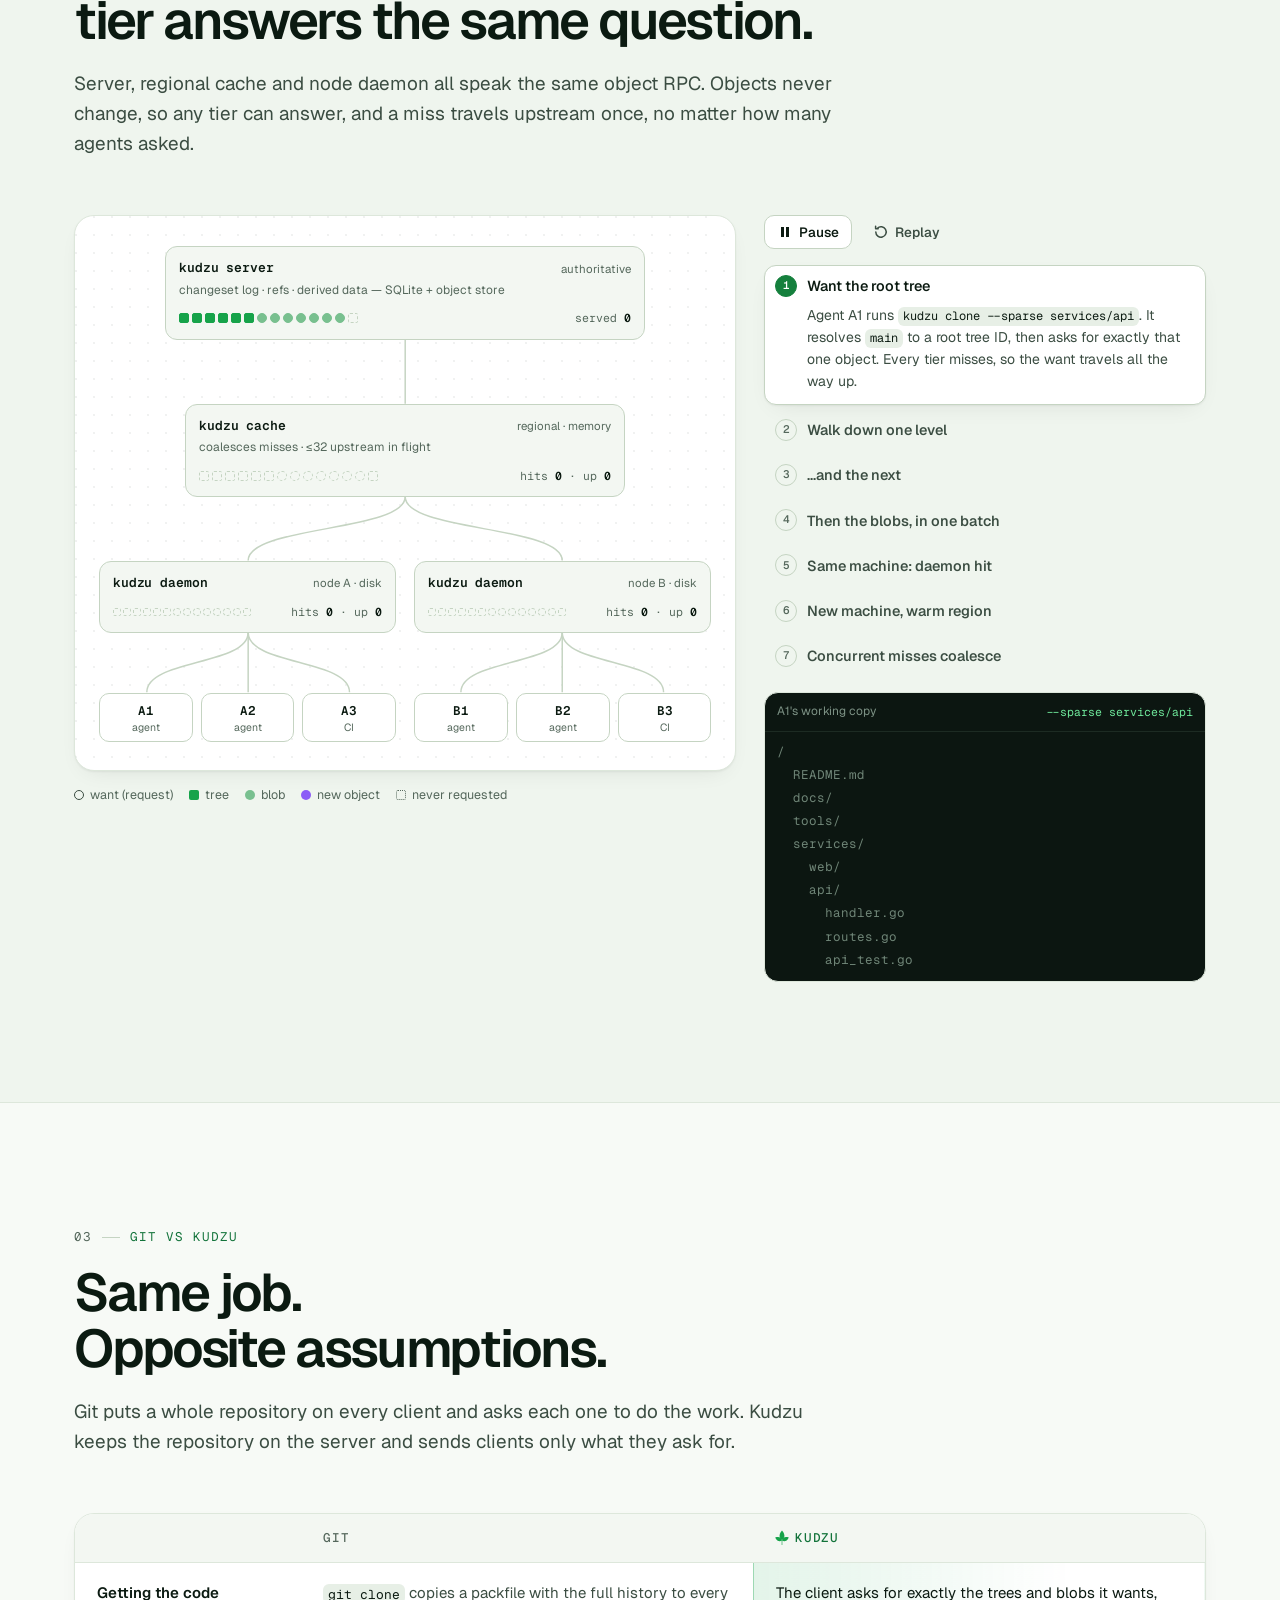
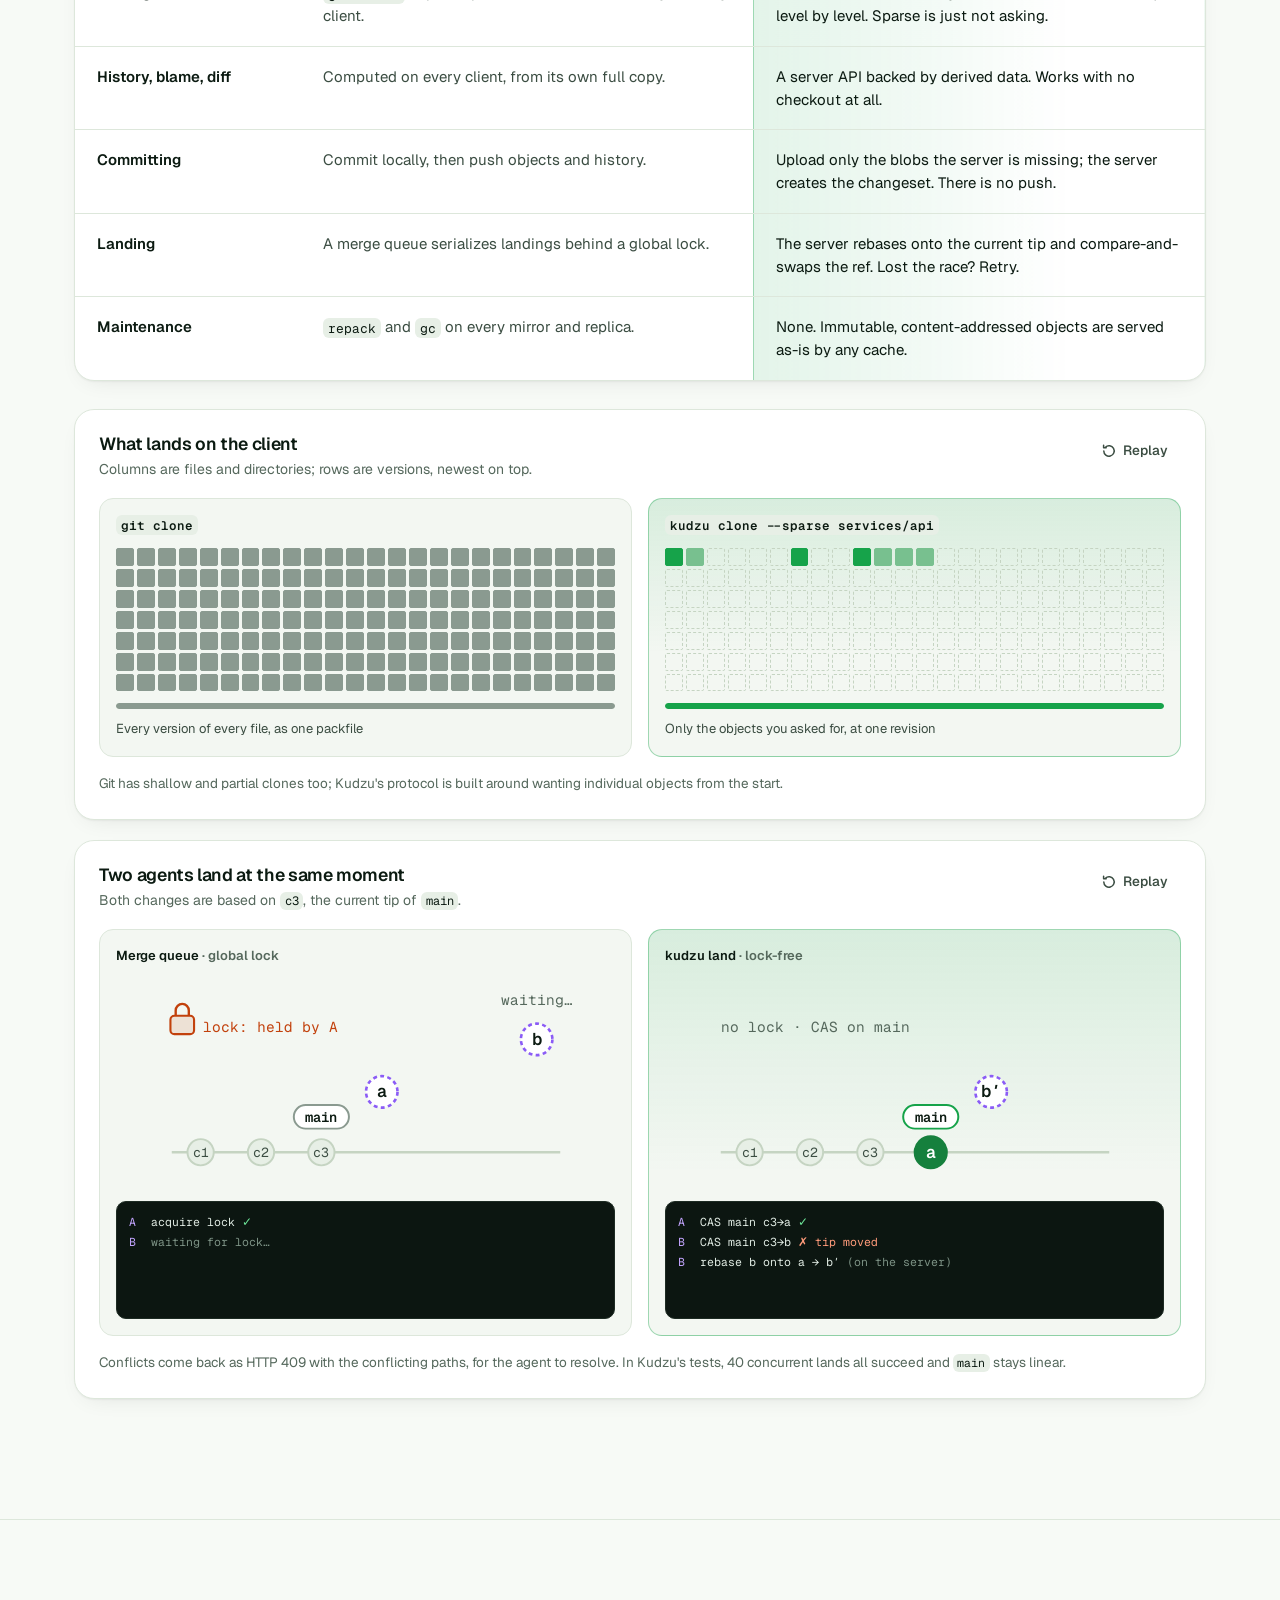
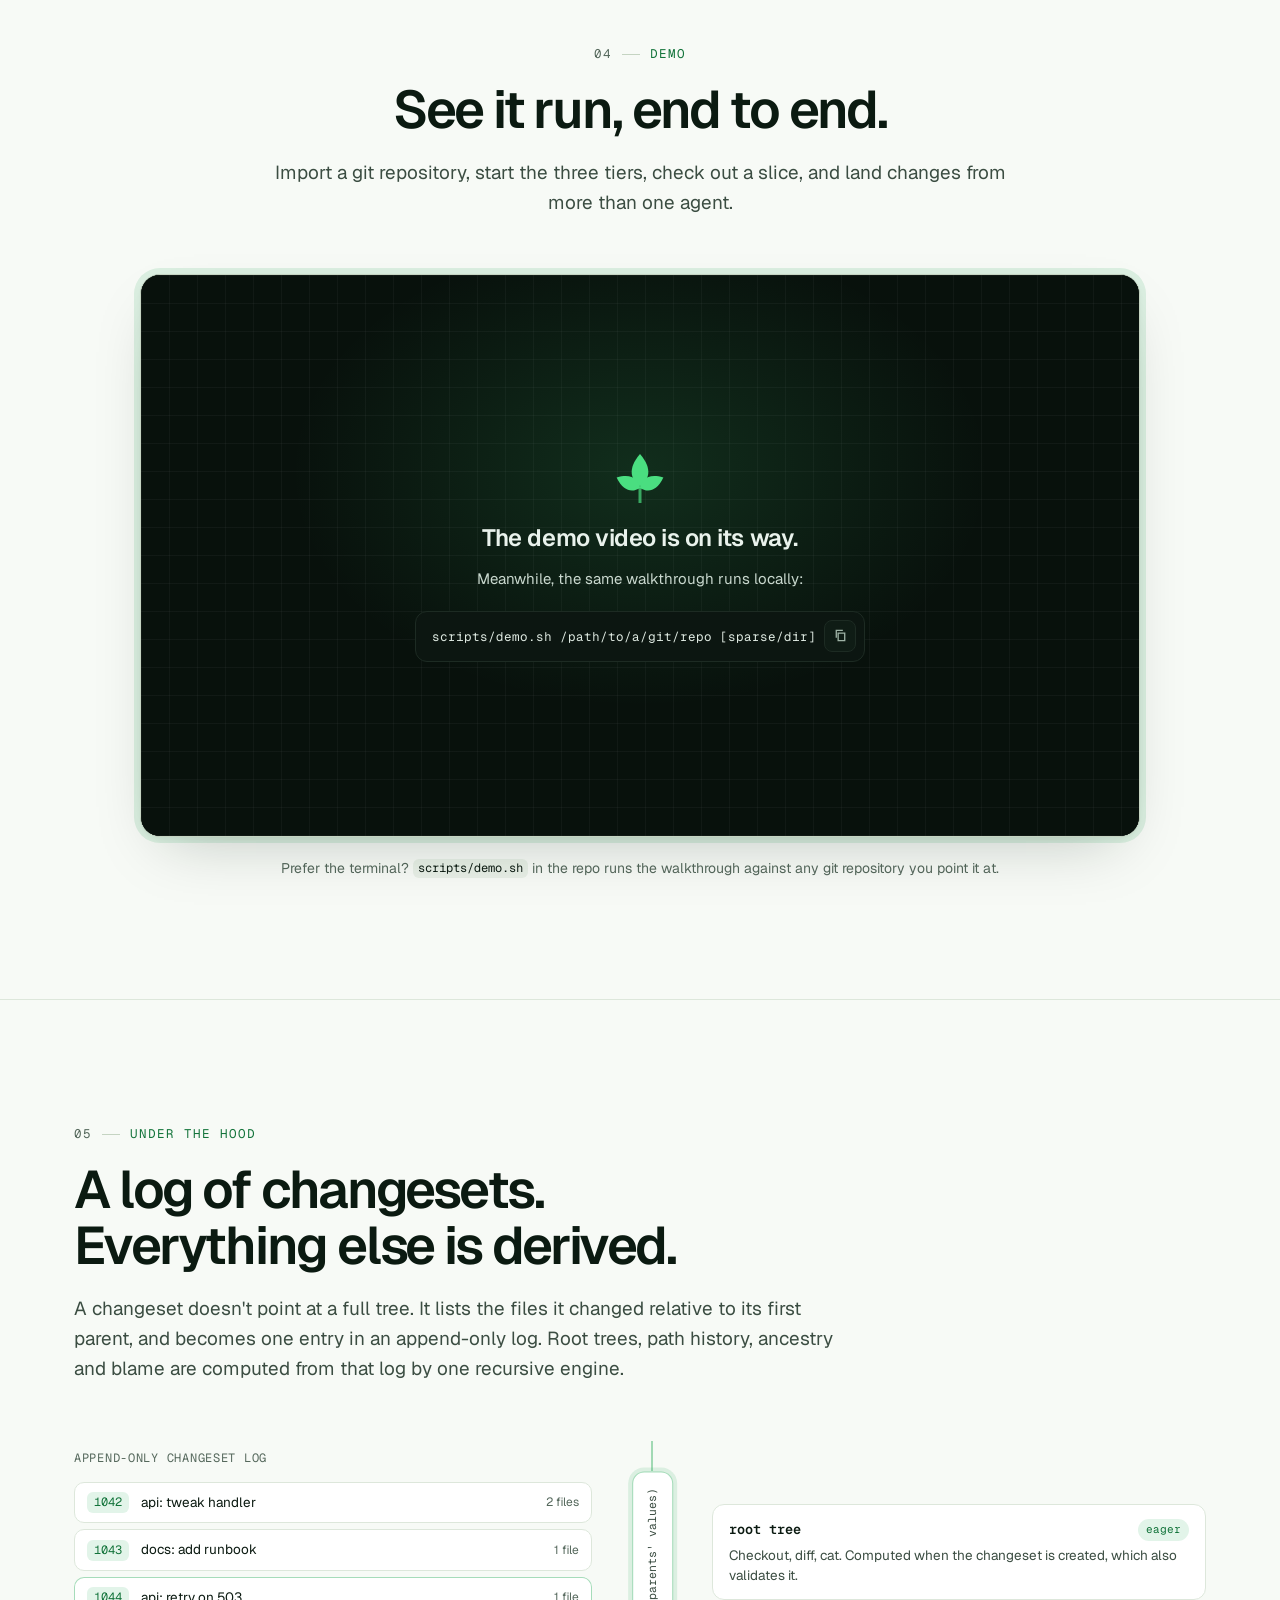
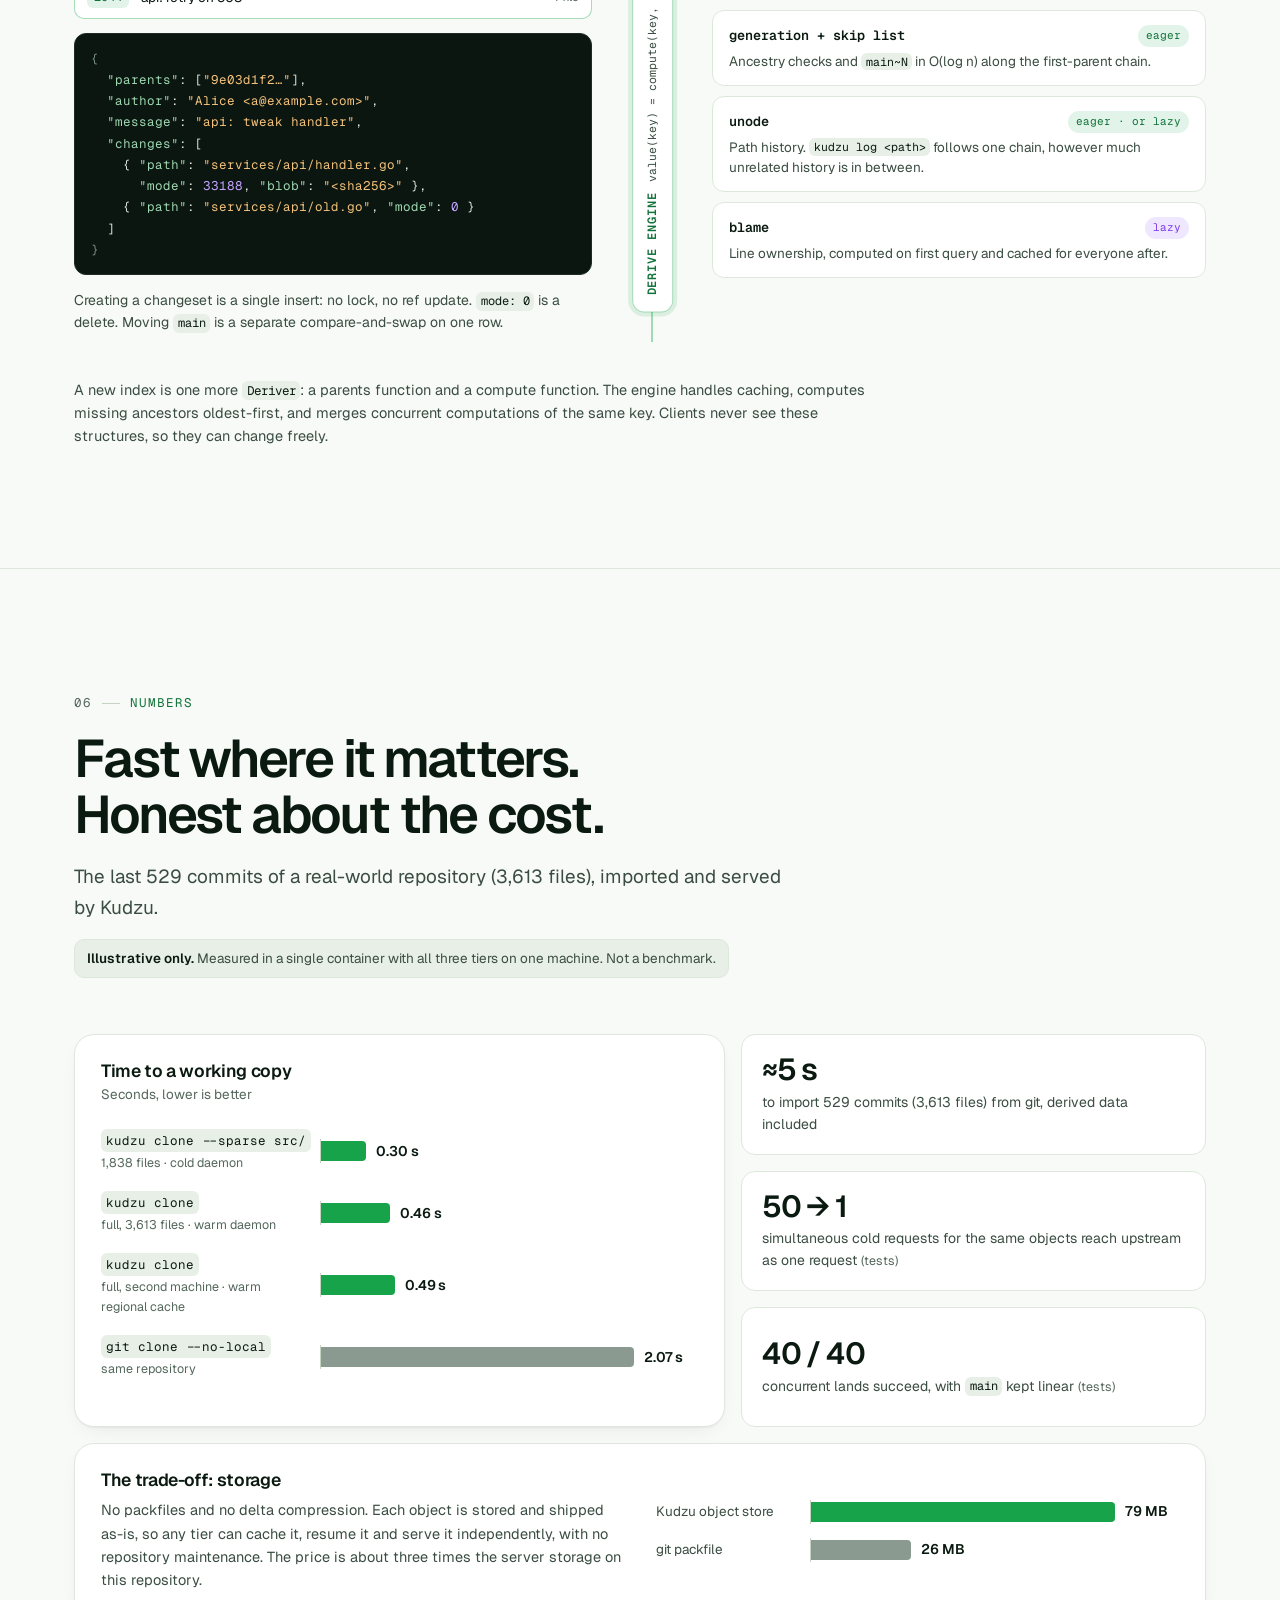
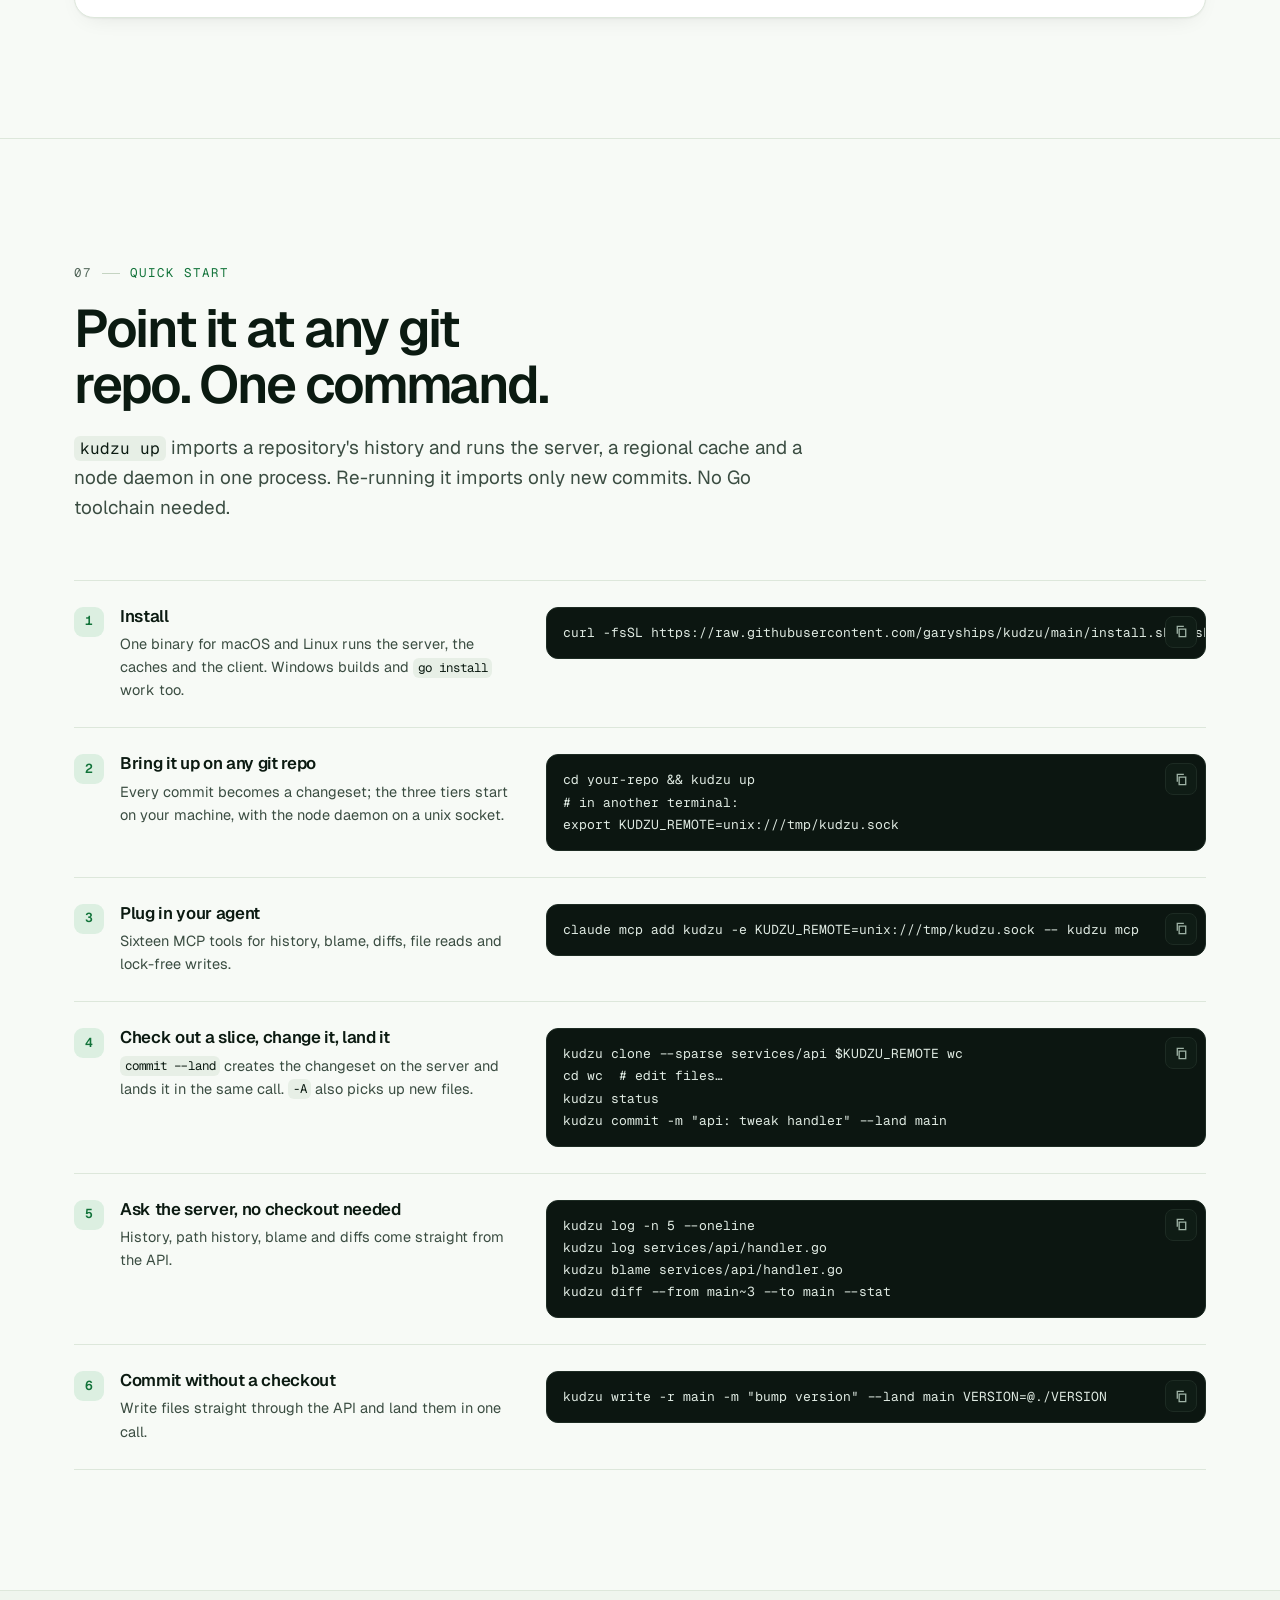
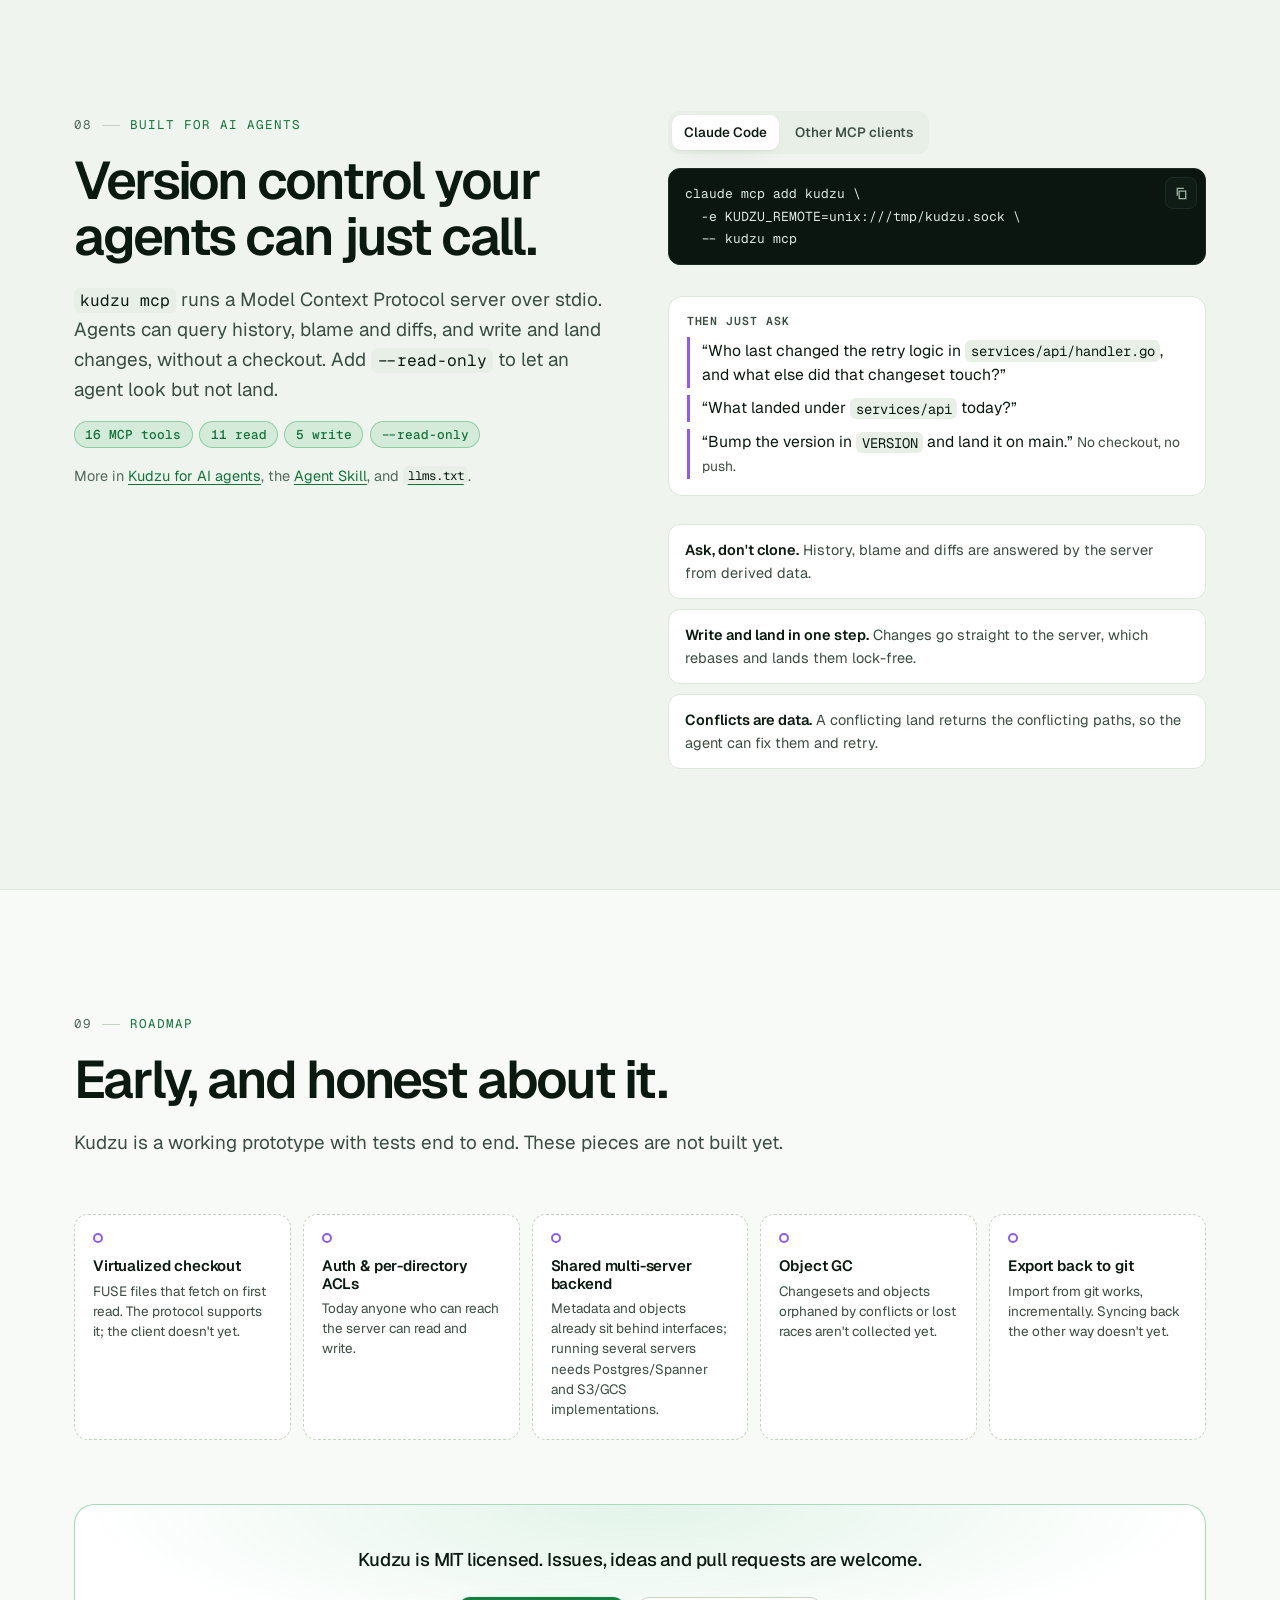
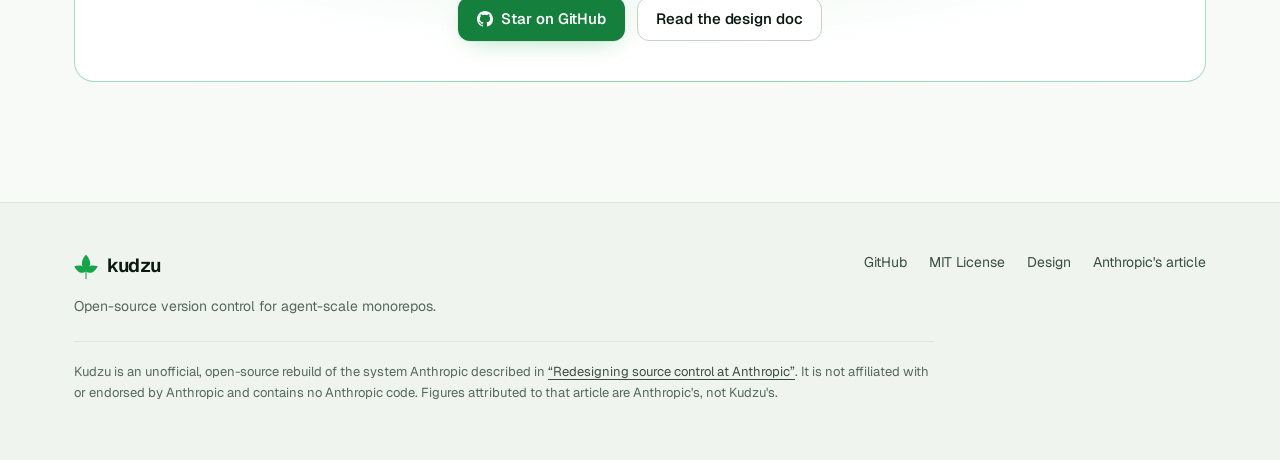
==== commit 1c5d709d: "Make Kudzu one command to try, and put MCP up front - `kudzu up`: import any git repo and run server" ====
--- a/docs/index.html
+++ b/docs/index.html
@@ -70,14 +70,15 @@
       <a href="#demo">Demo</a>
       <a href="#numbers">Numbers</a>
       <a href="#quickstart">Quick start</a>
+      <a href="#agents">For agents</a>
     </nav>
     <div class="nav-actions">
       <button class="icon-btn" id="theme-toggle" type="button" aria-label="Switch color theme">
         <svg class="i-sun" aria-hidden="true"><use href="#i-sun"/></svg>
         <svg class="i-moon" aria-hidden="true"><use href="#i-moon"/></svg>
       </button>
-      <a class="btn btn-sm btn-secondary" href="https://github.com/garyships/kudzu">
-        <svg class="i" aria-hidden="true"><use href="#i-github"/></svg><span>GitHub</span>
+      <a class="btn btn-sm btn-secondary gh-star" href="https://github.com/garyships/kudzu" aria-label="Star Kudzu on GitHub">
+        <svg class="i" aria-hidden="true"><use href="#i-github"/></svg><span>Star</span><span class="star-count" data-stars hidden></span>
       </a>
     </div>
   </div>
@@ -117,9 +118,9 @@
     </p>
     <div class="cta">
       <a class="btn btn-primary" href="https://github.com/garyships/kudzu">
-        <svg class="i" aria-hidden="true"><use href="#i-github"/></svg>View on GitHub
+        <svg class="i" aria-hidden="true"><use href="#i-github"/></svg>Star on GitHub<span class="star-count" data-stars hidden></span>
       </a>
-      <a class="btn btn-secondary" href="#quickstart">Quick start</a>
+      <a class="btn btn-secondary" href="#quickstart">Try it in 60&nbsp;s</a>
       <a class="btn btn-ghost" href="#demo">
         <svg class="i" aria-hidden="true"><use href="#i-play"/></svg>Watch demo
       </a>
@@ -668,25 +669,24 @@
   <div class="container">
     <header class="section-head">
       <p class="eyebrow"><span>07</span> Quick start</p>
-      <h2 id="qs-title">Mirror a git repo and try it&nbsp;locally.</h2>
-      <p class="lead">You need Go 1.24+, and git for the import. The import is incremental, so re-running it mirrors new commits.</p>
+      <h2 id="qs-title">Point it at any git repo. One&nbsp;command.</h2>
+      <p class="lead"><code>kudzu up</code> imports a repository's history and runs the server, a regional cache and a node daemon in one process. Re-running it imports only new commits. No Go toolchain needed.</p>
     </header>
 
     <ol class="qs">
       <li class="qs-step">
-        <div class="qs-text"><span class="qs-n">1</span><h3>Install</h3><p>One binary runs the server, the caches and the client.</p></div>
-        <div class="code" data-copy><pre><code>go install github.com/garyships/kudzu/cmd/kudzu@latest</code></pre></div>
+        <div class="qs-text"><span class="qs-n">1</span><h3>Install</h3><p>One binary for macOS and Linux runs the server, the caches and the client. Windows builds and <code>go install</code> work too.</p></div>
+        <div class="code" data-copy><pre><code>curl -fsSL https://raw.githubusercontent.com/garyships/kudzu/main/install.sh | sh</code></pre></div>
       </li>
       <li class="qs-step">
-        <div class="qs-text"><span class="qs-n">2</span><h3>Import git history</h3><p>Every commit becomes a changeset, with derived data computed as it goes.</p></div>
-        <div class="code" data-copy><pre><code>kudzu import --store ./data --git /path/to/repo --as main</code></pre></div>
+        <div class="qs-text"><span class="qs-n">2</span><h3>Bring it up on any git repo</h3><p>Every commit becomes a changeset; the three tiers start on your machine, with the node daemon on a unix socket.</p></div>
+        <div class="code" data-copy><pre><code>cd your-repo &amp;&amp; kudzu up
+# in another terminal:
+export KUDZU_REMOTE=unix:///tmp/kudzu.sock</code></pre></div>
       </li>
       <li class="qs-step">
-        <div class="qs-text"><span class="qs-n">3</span><h3>Start the three tiers</h3><p>Authoritative server, regional cache, and a per-machine daemon on a unix socket.</p></div>
-        <div class="code" data-copy><pre><code>kudzu server --store ./data --listen 127.0.0.1:7070 &amp;
-kudzu cache  --upstream 127.0.0.1:7070 --listen 127.0.0.1:7071 &amp;
-kudzu daemon --upstream 127.0.0.1:7071 --listen unix:///tmp/kudzu.sock &amp;
-export KUDZU_REMOTE=unix:///tmp/kudzu.sock</code></pre></div>
+        <div class="qs-text"><span class="qs-n">3</span><h3>Plug in your agent</h3><p>Sixteen MCP tools for history, blame, diffs, file reads and lock-free writes.</p></div>
+        <div class="code" data-copy><pre><code>claude mcp add kudzu -e KUDZU_REMOTE=unix:///tmp/kudzu.sock -- kudzu mcp</code></pre></div>
       </li>
       <li class="qs-step">
         <div class="qs-text"><span class="qs-n">4</span><h3>Check out a slice, change it, land it</h3><p><code>commit --land</code> creates the changeset on the server and lands it in the same call. <code>-A</code> also picks up new files.</p></div>
@@ -718,6 +718,7 @@
         <p class="eyebrow"><span>08</span> Built for AI agents</p>
         <h2 id="agents-title">Version control your agents can just&nbsp;call.</h2>
         <p class="lead"><code>kudzu mcp</code> runs a Model Context Protocol server over stdio. Agents can query history, blame and diffs, and write and land changes, without a checkout. Add <code>--read-only</code> to let an agent look but not land.</p>
+        <p class="agent-chips"><span>16 MCP tools</span><span>11 read</span><span>5 write</span><span>--read-only</span></p>
         <p class="agents-links">More in <a href="https://github.com/garyships/kudzu/blob/main/docs/AI.md">Kudzu for AI agents</a>, the <a href="https://github.com/garyships/kudzu/blob/main/skills/kudzu/SKILL.md">Agent Skill</a>, and <a href="llms.txt"><code>llms.txt</code></a>.</p>
       </header>
       <div class="agents-code">
@@ -740,6 +741,12 @@
     }
   }
 }</code></pre></div>
+        </div>
+        <div class="agent-asks" aria-label="Things to ask your agent">
+          <p class="agent-asks-title">Then just ask</p>
+          <blockquote>“Who last changed the retry logic in <code>services/api/handler.go</code>, and what else did that changeset touch?”</blockquote>
+          <blockquote>“What landed under <code>services/api</code> today?”</blockquote>
+          <blockquote>“Bump the version in <code>VERSION</code> and land it on main.” <span>No checkout, no push.</span></blockquote>
         </div>
         <ul class="agent-points">
           <li><b>Ask, don't clone.</b> History, blame and diffs are answered by the server from derived data.</li>
--- a/docs/assets/site/style.css
+++ b/docs/assets/site/style.css
@@ -828,3 +828,47 @@
 @media (forced-colors: active) {
   .slot.full, .cell.on, .hbar-fill, .sbar-fill, .mbar-fill { background: CanvasText; }
 }
+
+/* ---------- star count, agent chips and example asks ---------- */
+.star-count {
+  margin-left: .45em;
+  padding: .05em .5em;
+  border-radius: 999px;
+  background: var(--accent-soft);
+  color: var(--accent);
+  font: 600 .82em/1.5 var(--font-mono);
+}
+.btn-primary .star-count { background: rgba(255, 255, 255, .2); color: inherit; }
+.agent-chips { display: flex; flex-wrap: wrap; gap: .4rem; margin: 1rem 0 0; }
+.agent-chips span {
+  padding: .2rem .65rem;
+  border: 1px solid var(--accent-line);
+  border-radius: 999px;
+  background: var(--accent-soft);
+  color: var(--accent);
+  font: 500 .8rem/1.4 var(--font-mono);
+}
+.agent-asks {
+  margin: 1.1rem 0 .4rem;
+  padding: 1rem 1.1rem;
+  border: 1px solid var(--border);
+  border-radius: var(--radius);
+  background: var(--surface);
+}
+.agent-asks-title {
+  margin: 0 0 .5rem;
+  color: var(--text-2);
+  font: 600 .72rem/1.4 var(--font-mono);
+  letter-spacing: .08em;
+  text-transform: uppercase;
+}
+.agent-asks blockquote {
+  margin: .45rem 0 0;
+  padding: .1rem 0 .1rem .8rem;
+  border-left: 3px solid var(--blossom-fill);
+  color: var(--text);
+  font-size: .98rem;
+  line-height: 1.5;
+}
+.agent-asks blockquote span { color: var(--text-2); font-size: .88em; }
+.agent-asks code { font-size: .88em; }
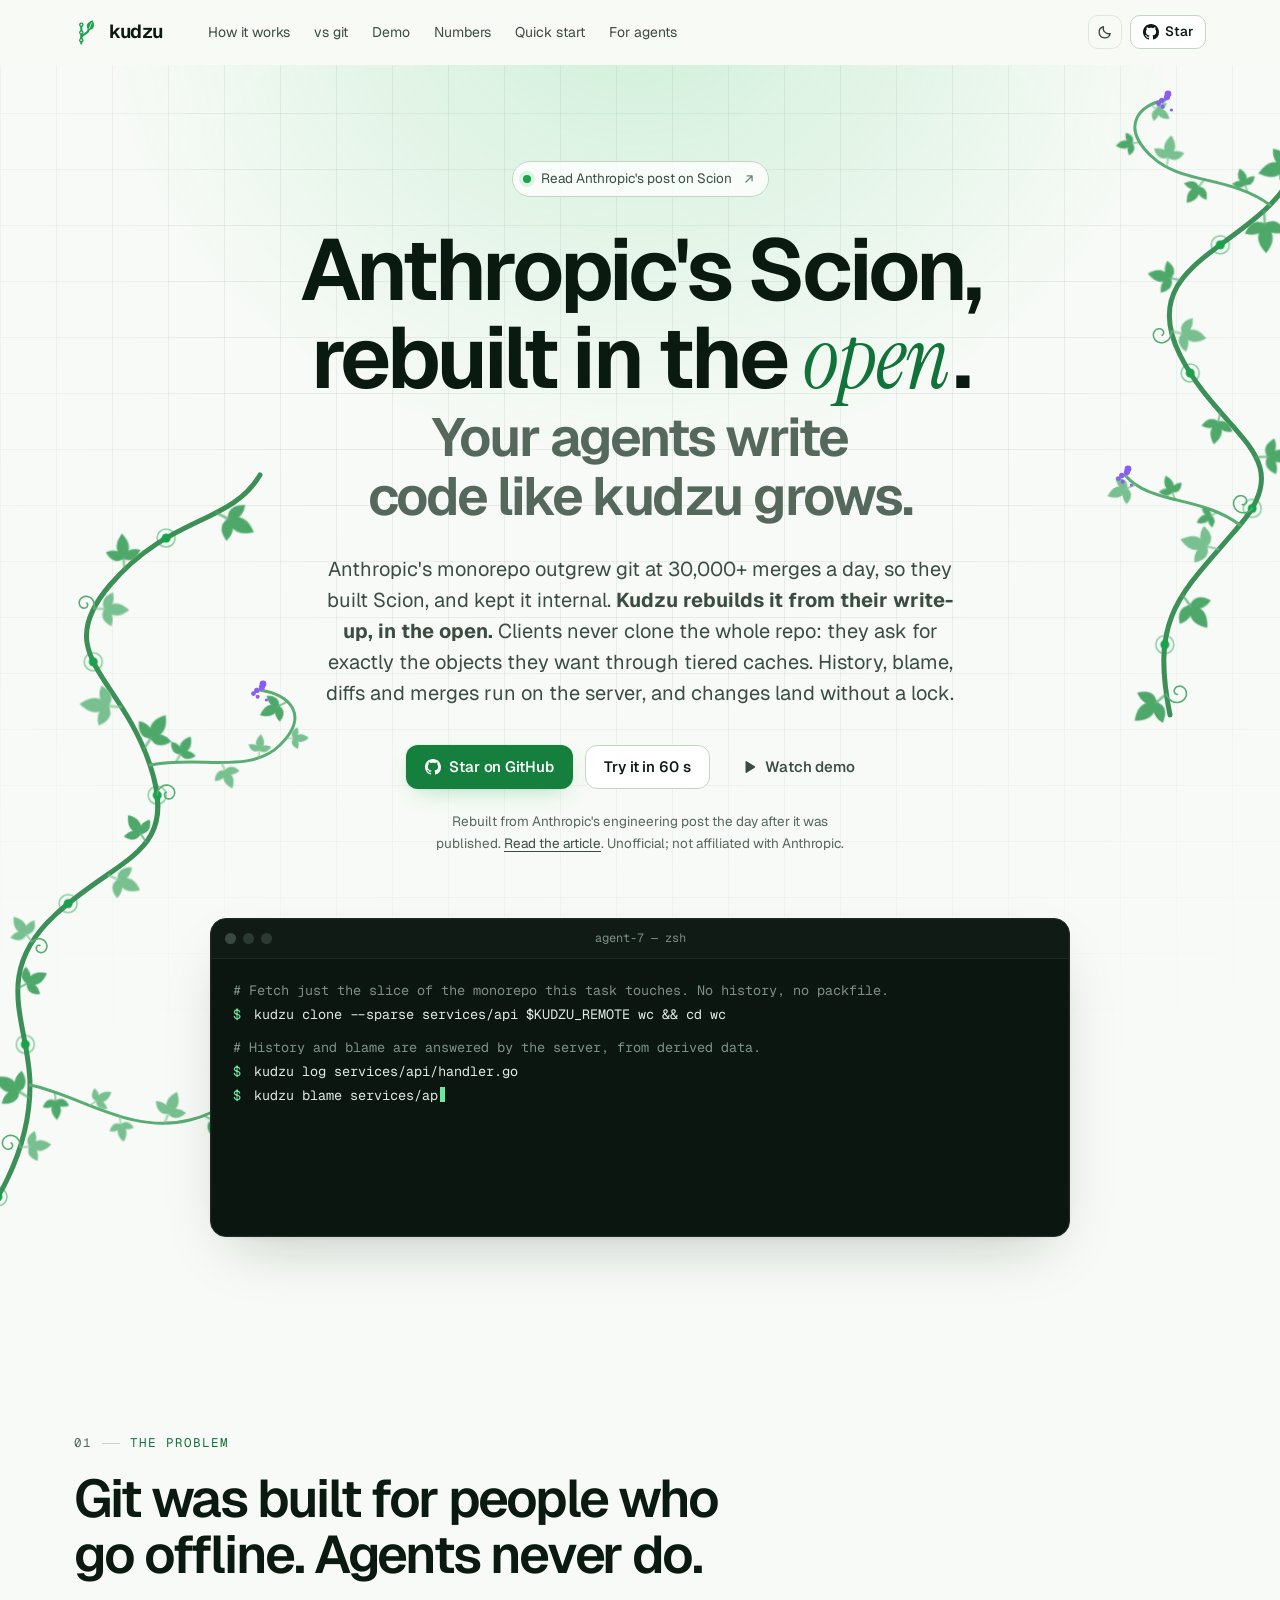
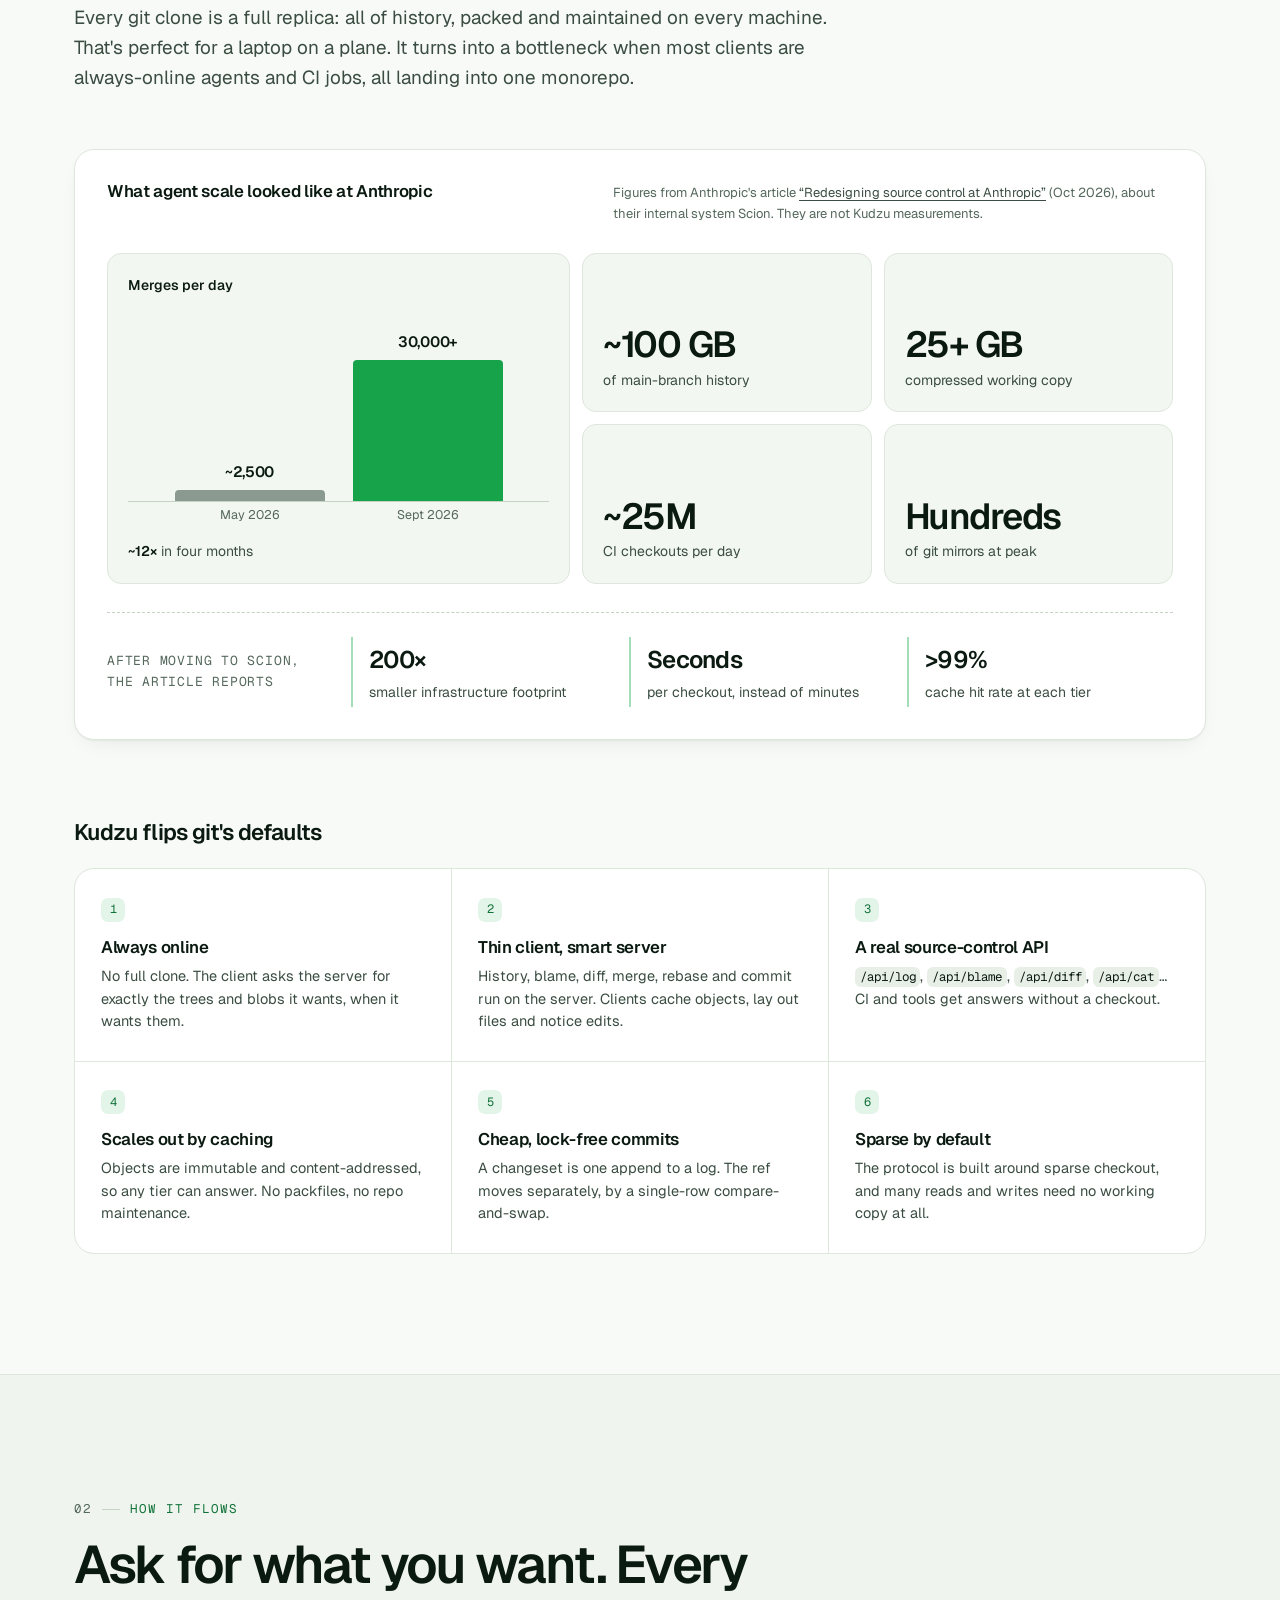
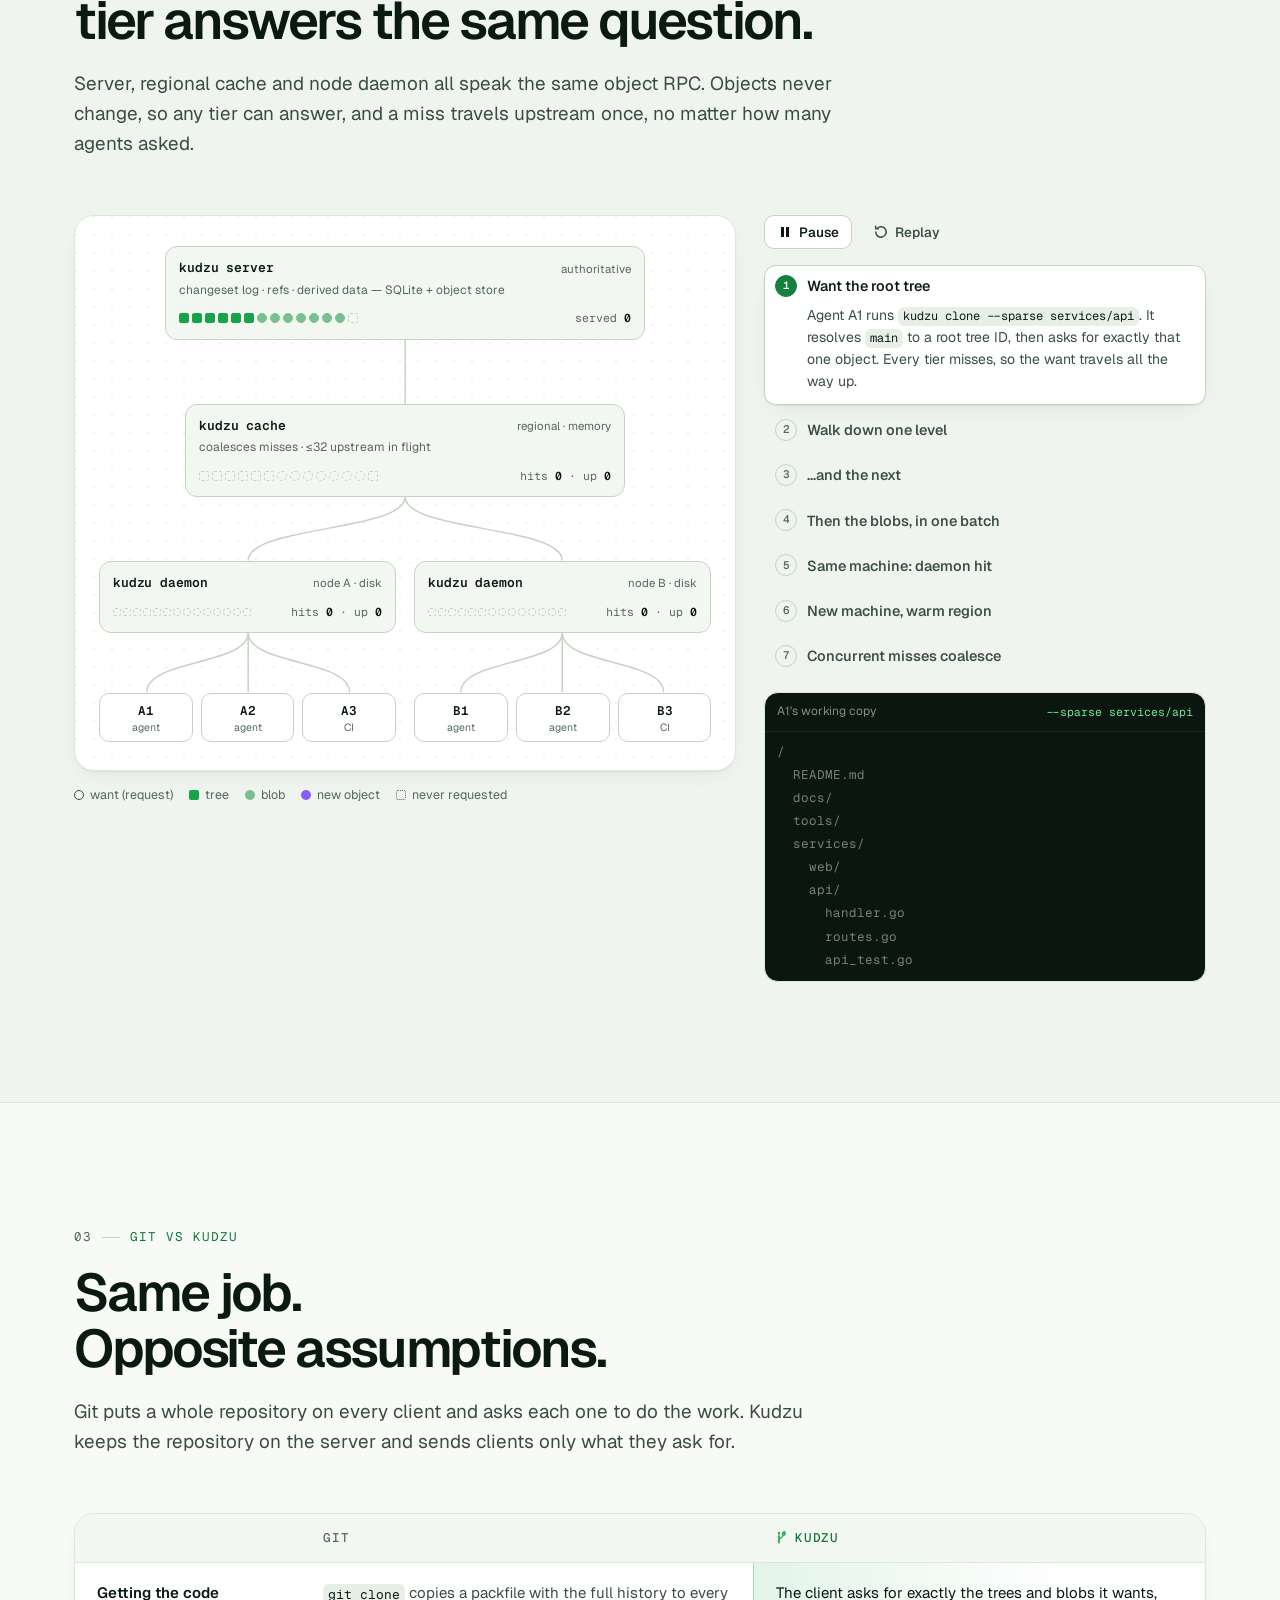
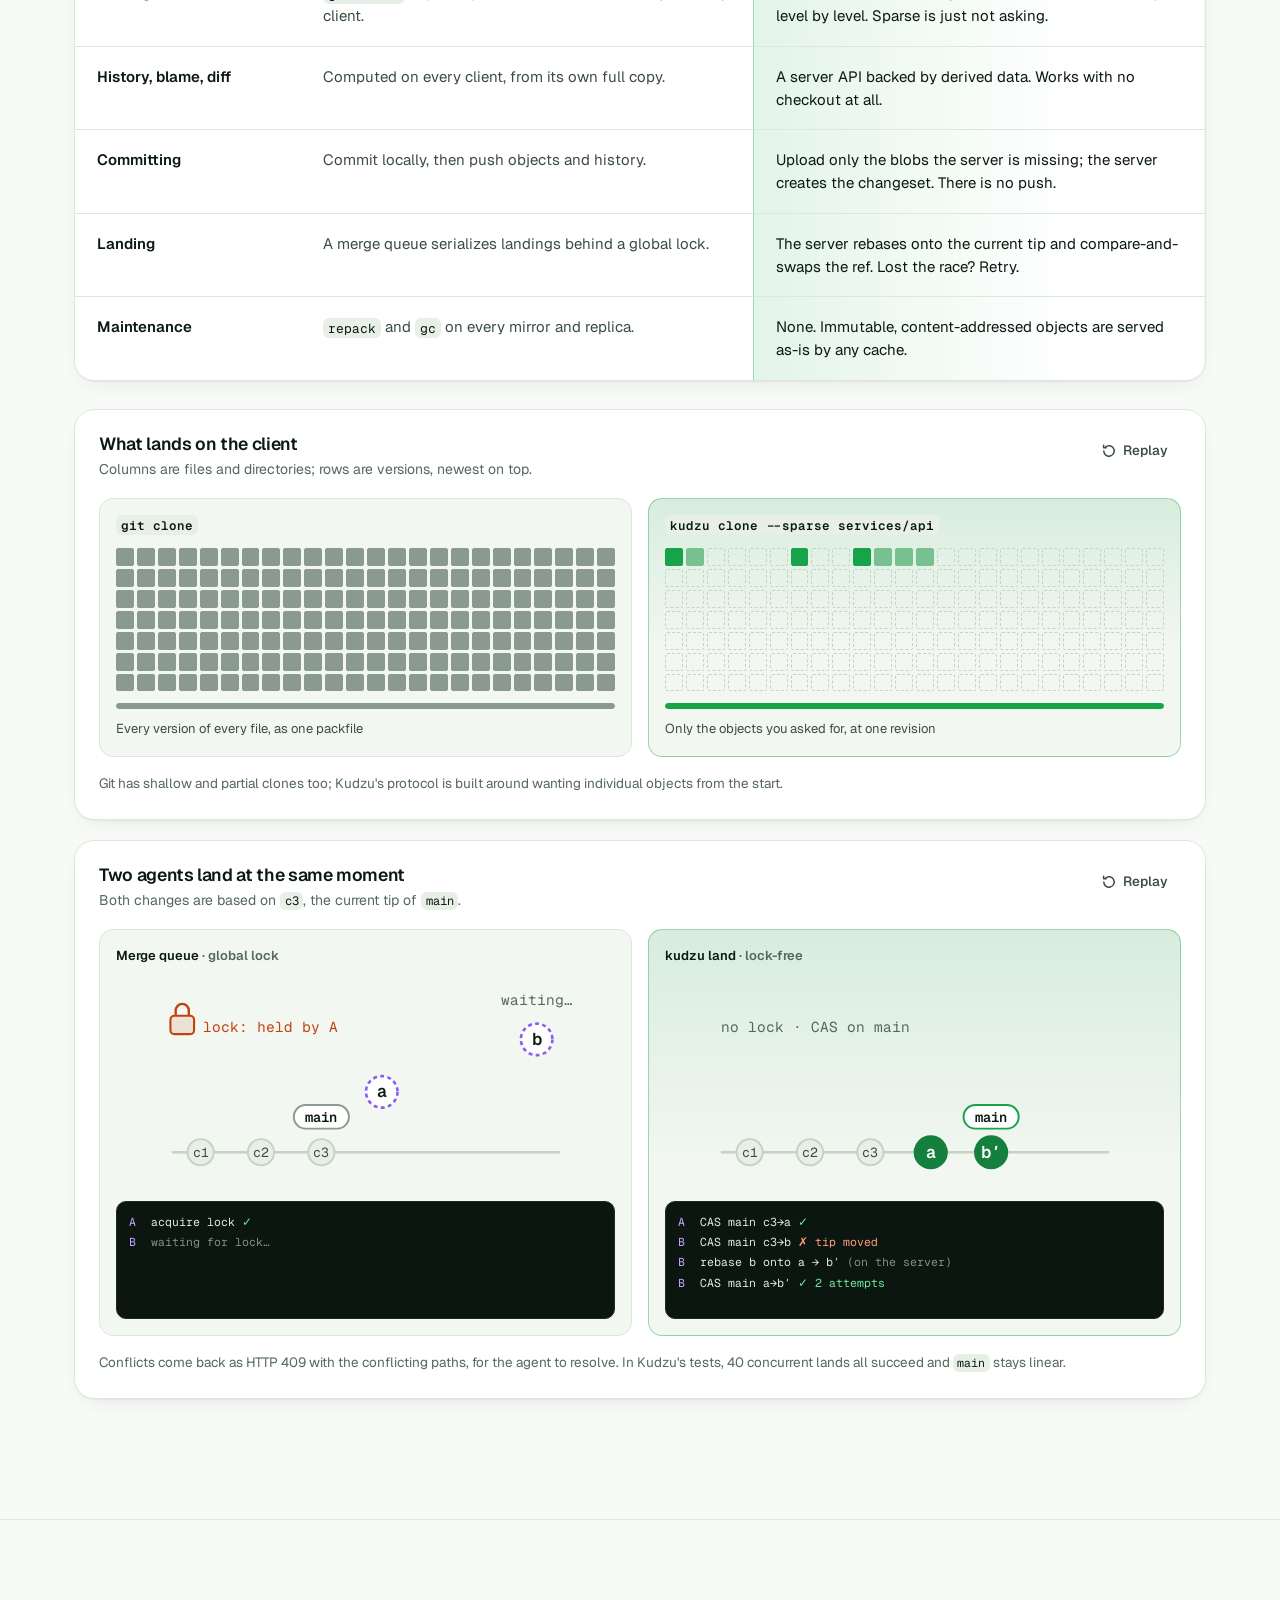
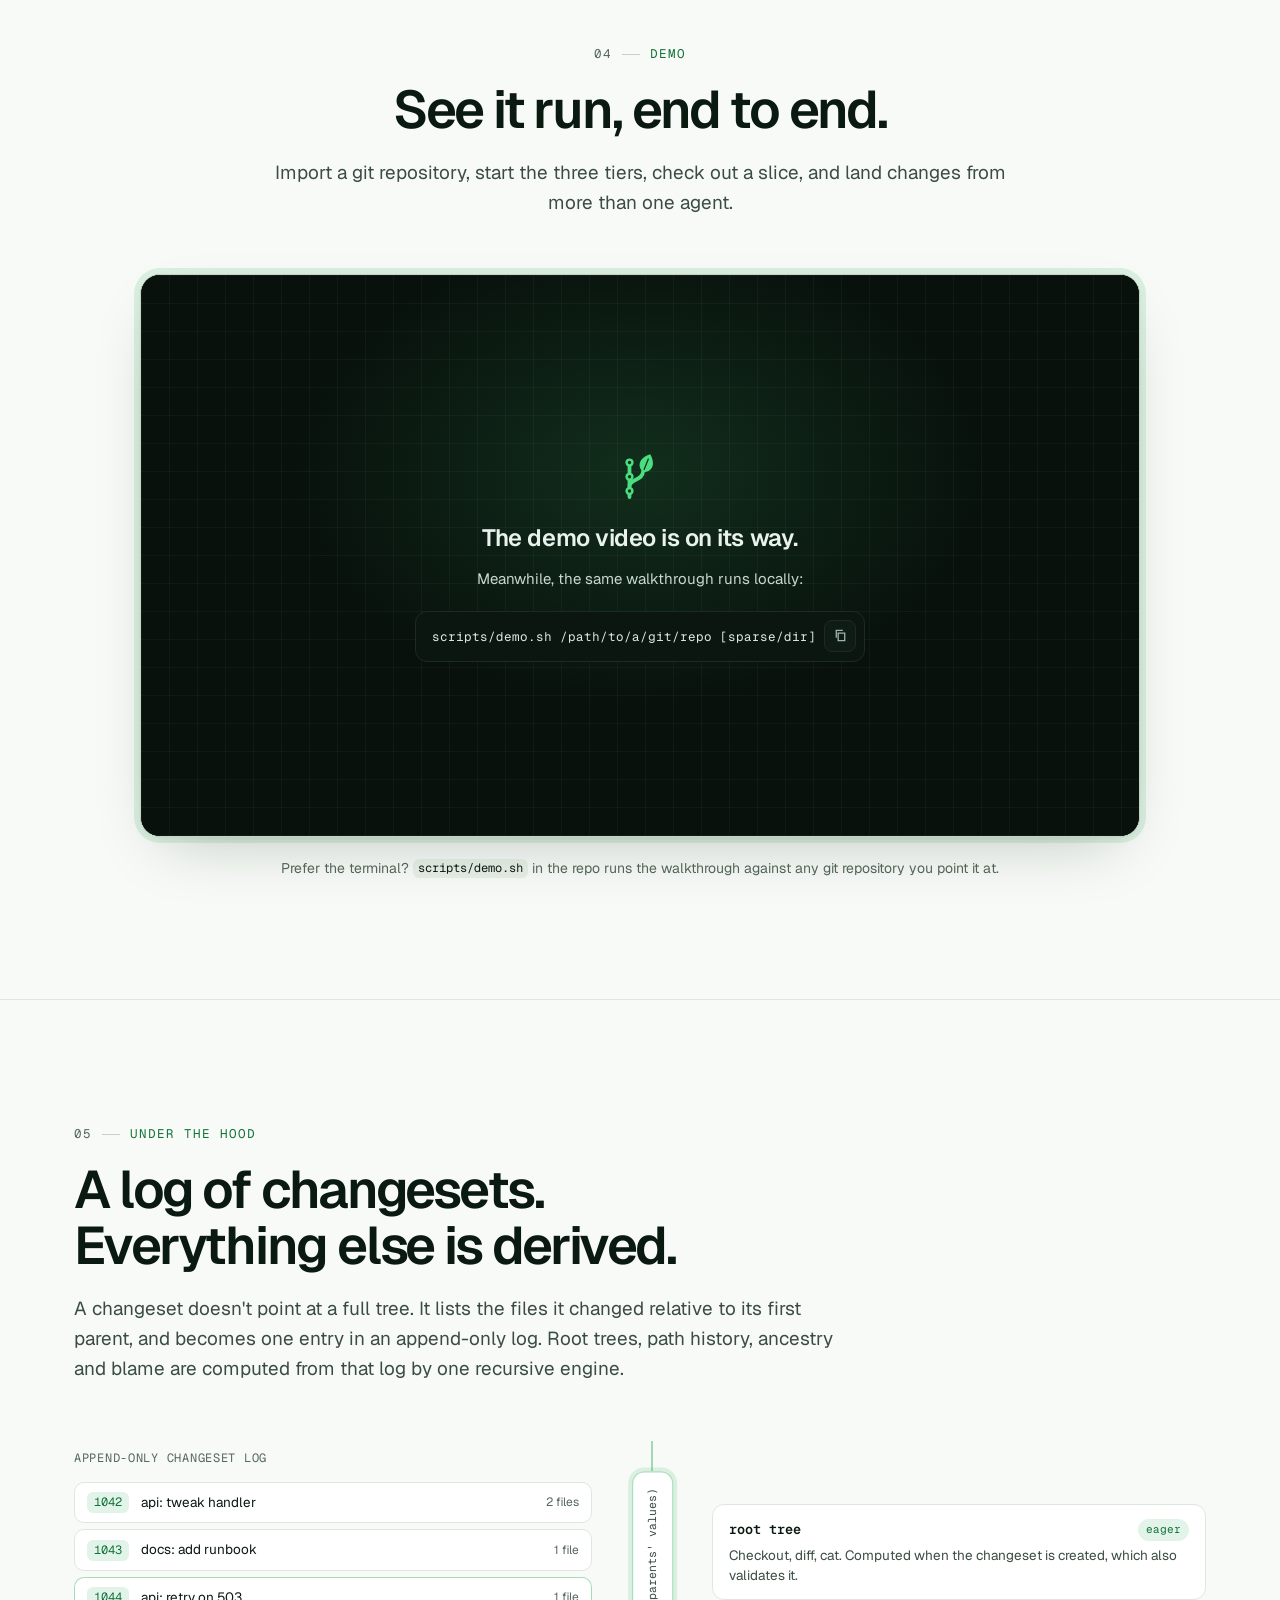
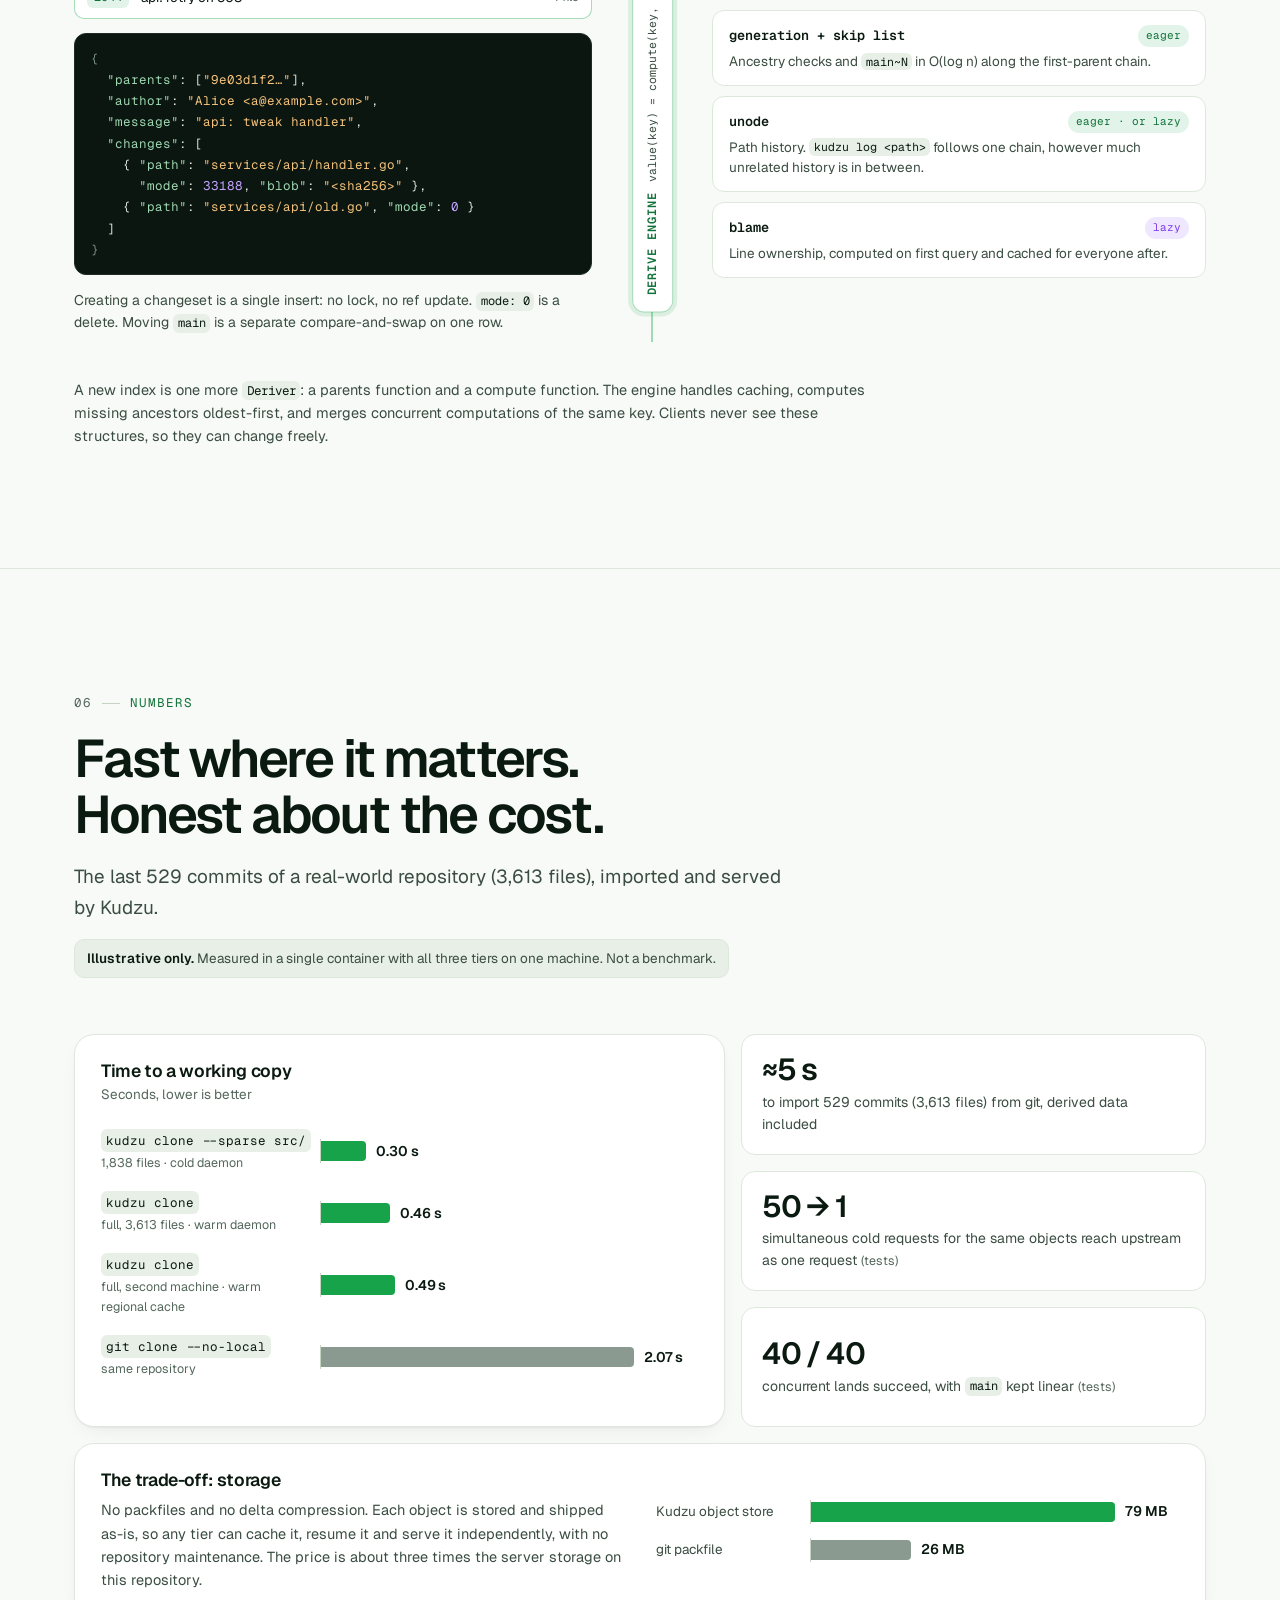
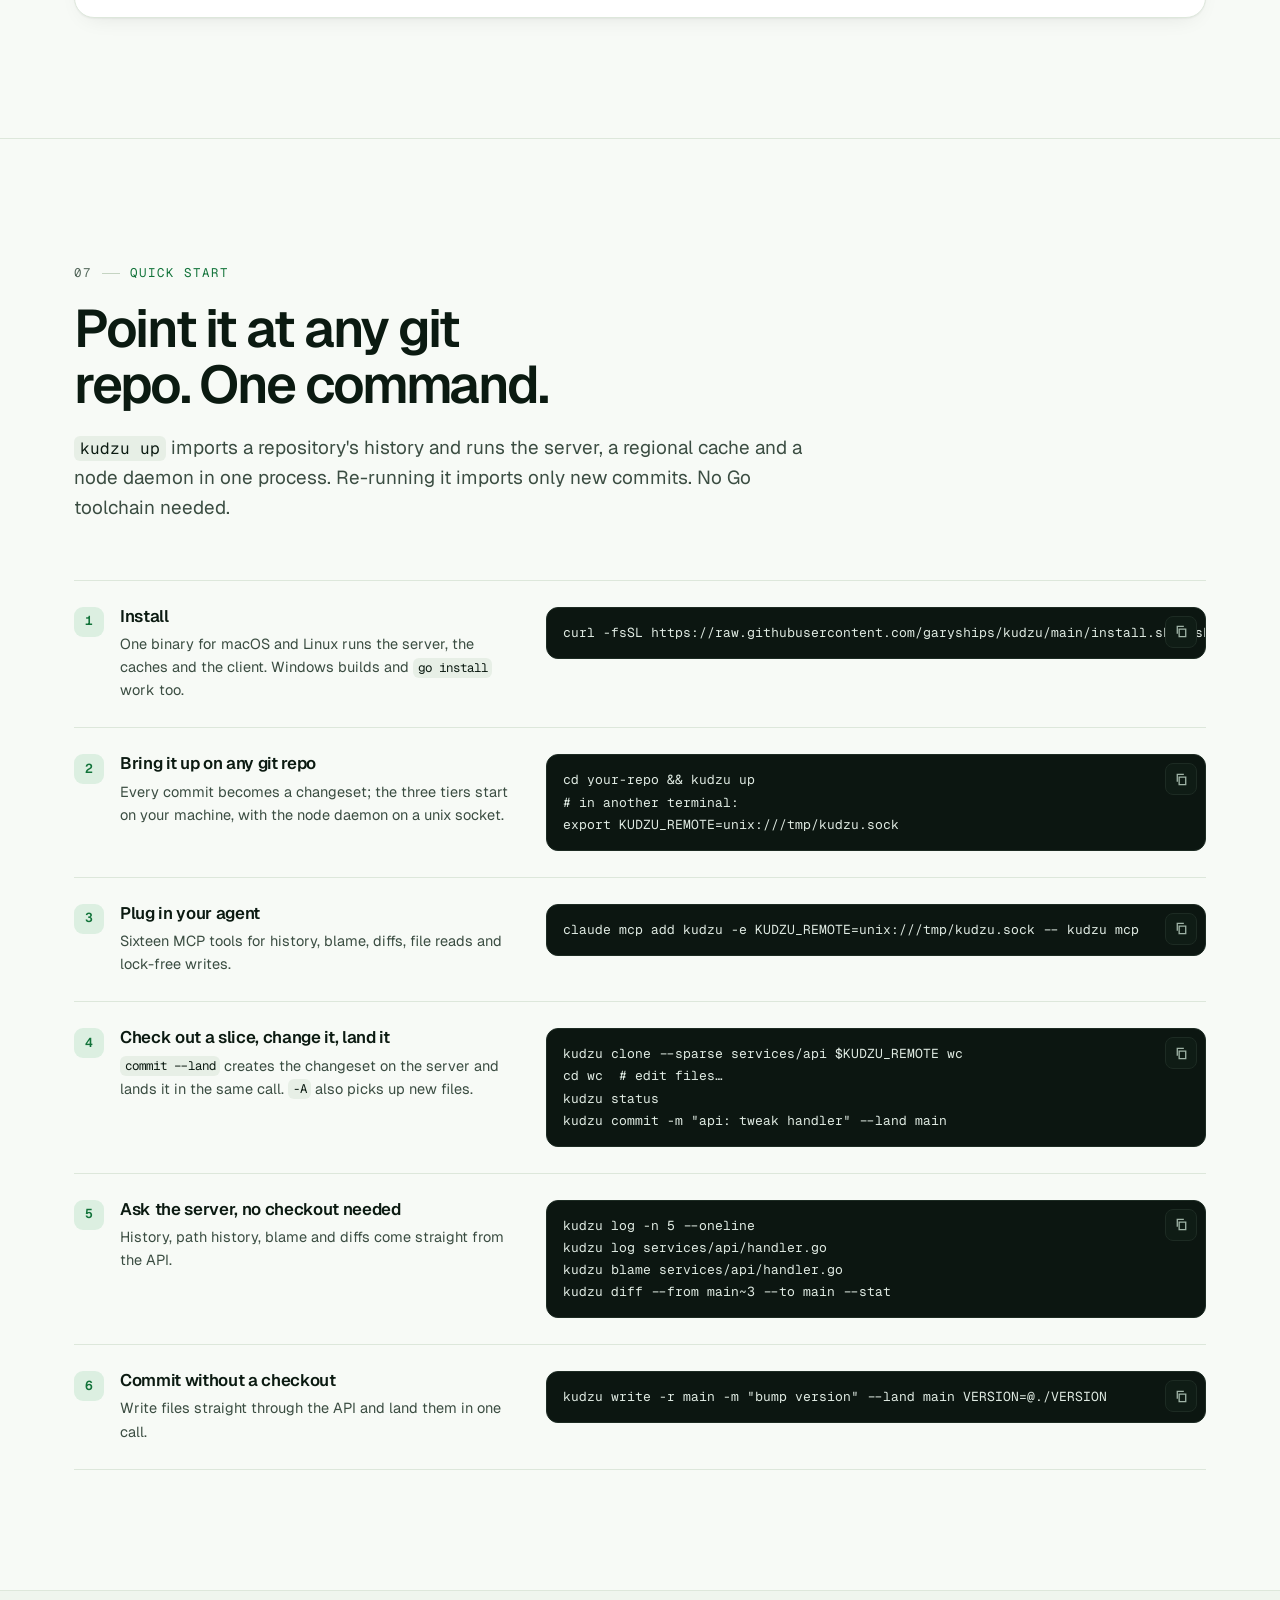
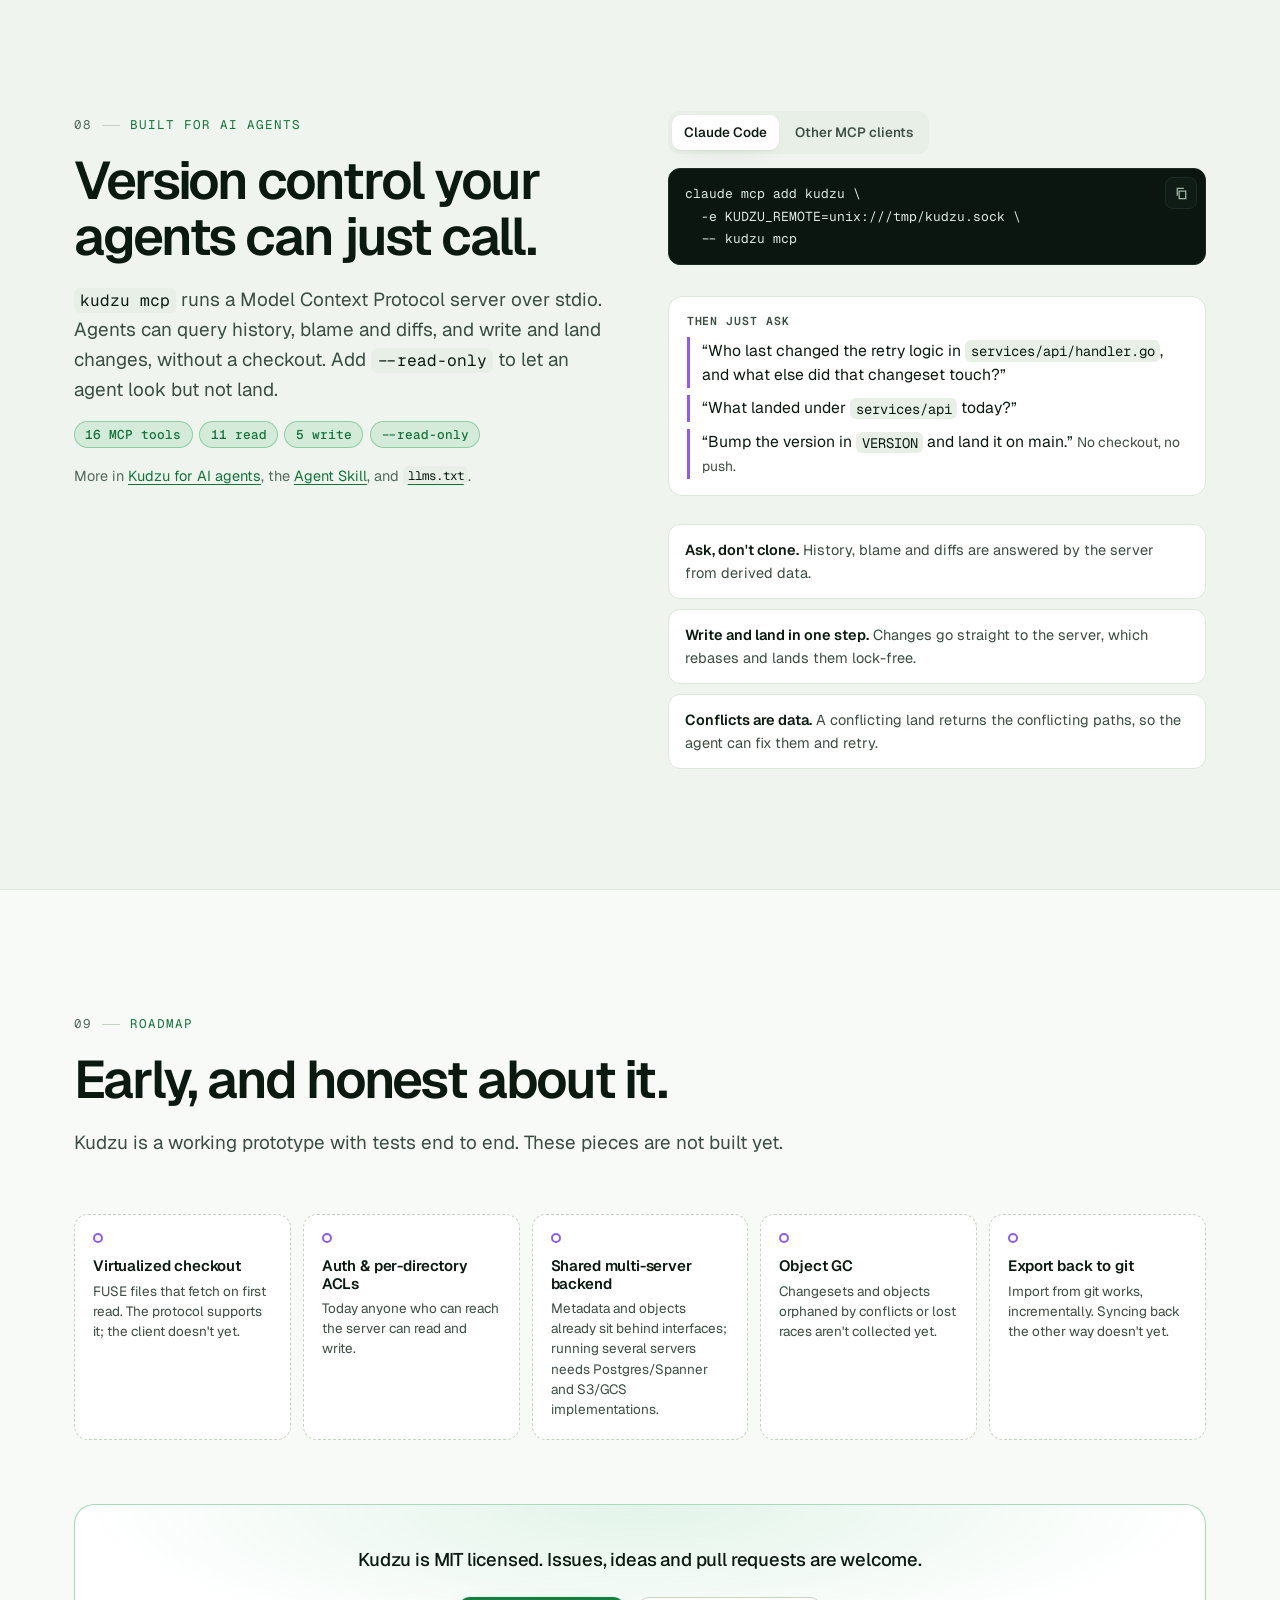
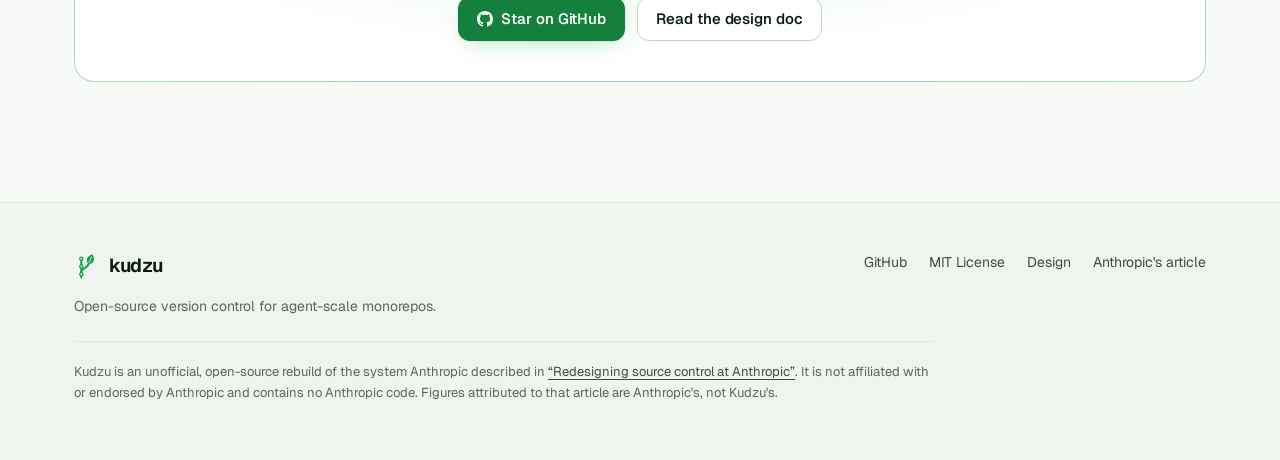
==== commit bee2a82d: "New logo: a commit graph that grows a leaf Add the mark and app icon under docs/assets/logo, use it " ====
--- a/docs/index.html
+++ b/docs/index.html
@@ -10,6 +10,7 @@
 <meta name="color-scheme" content="dark light">
 <link rel="canonical" href="https://garyships.github.io/kudzu/">
 <link rel="icon" href="assets/site/favicon.svg" type="image/svg+xml">
+<link rel="apple-touch-icon" href="assets/logo/kudzu-icon-512.png">
 
 <meta property="og:type" content="website">
 <meta property="og:site_name" content="Kudzu">
@@ -40,6 +41,19 @@
 <!-- Shared SVG symbols -->
 <svg width="0" height="0" style="position:absolute" aria-hidden="true" focusable="false">
   <defs>
+    <mask id="kz-logo-cut" maskUnits="userSpaceOnUse" x="-10" y="-10" width="84" height="84">
+      <rect x="-10" y="-10" width="84" height="84" fill="#fff"/>
+      <g fill="#000"><circle cx="22" cy="50" r="2.2"/><circle cx="22" cy="31" r="2.2"/><circle cx="22" cy="12" r="2.2"/></g>
+      <path transform="translate(40 25) rotate(22)" d="M0 -4 L0 -19" stroke="#000" stroke-width="1.7" stroke-linecap="round"/>
+    </mask>
+    <!-- The Kudzu mark: a commit graph that grows a leaf (docs/assets/logo/) -->
+    <symbol id="i-logo" viewBox="0 0 64 64">
+      <g transform="translate(-4 2)"><g mask="url(#kz-logo-cut)">
+        <g fill="none" stroke="currentColor" stroke-width="5" stroke-linecap="round"><path d="M22 58 L22 12"/><path d="M22 44 C22 34 40 36 40 24"/></g>
+        <g fill="currentColor"><circle cx="22" cy="50" r="5.5"/><circle cx="22" cy="31" r="5.5"/><circle cx="22" cy="12" r="5.5"/></g>
+        <path transform="translate(40 25) rotate(22)" d="M0 0 C9 -4 14 -14 0 -26 C-14 -14 -9 -4 0 0Z" fill="currentColor"/>
+      </g></g>
+    </symbol>
     <symbol id="i-leaf" viewBox="-24 -50 48 54">
       <path d="M0 4 L0 -14" fill="none" stroke="currentColor" stroke-width="3" stroke-linecap="round" opacity=".7"/>
       <path transform="translate(0 -13)" d="M0 0 C9 -6 13 -17 0 -32 C-13 -17 -9 -6 0 0Z" fill="currentColor"/>
@@ -61,7 +75,7 @@
 <header class="nav" id="nav">
   <div class="nav-inner">
     <a class="brand" href="#top" aria-label="Kudzu home">
-      <svg class="brand-mark" aria-hidden="true"><use href="#i-leaf"/></svg>
+      <svg class="brand-mark" aria-hidden="true"><use href="#i-logo"/></svg>
       <span>kudzu</span>
     </a>
     <nav class="nav-links" aria-label="Sections">
@@ -396,7 +410,7 @@
       <table class="vs-table">
         <caption class="sr-only">Comparison of git and Kudzu</caption>
         <thead>
-          <tr><th scope="col"><span class="sr-only">Task</span></th><th scope="col" class="col-git">git</th><th scope="col" class="col-kudzu"><svg class="i" aria-hidden="true"><use href="#i-leaf"/></svg>Kudzu</th></tr>
+          <tr><th scope="col"><span class="sr-only">Task</span></th><th scope="col" class="col-git">git</th><th scope="col" class="col-kudzu"><svg class="i" aria-hidden="true"><use href="#i-logo"/></svg>Kudzu</th></tr>
         </thead>
         <tbody>
           <tr>
@@ -517,7 +531,7 @@
         Your browser can't play this video. <a href="assets/demo.mp4">Download the demo</a>.
       </video>
       <div class="video-fallback" id="video-fallback" hidden>
-        <svg class="video-fallback-leaf" aria-hidden="true"><use href="#i-leaf"/></svg>
+        <svg class="video-fallback-leaf" aria-hidden="true"><use href="#i-logo"/></svg>
         <p class="video-fallback-title">The demo video is on its way.</p>
         <p>Meanwhile, the same walkthrough runs locally:</p>
         <div class="code code-inline" data-copy>
@@ -789,7 +803,7 @@
   <div class="container footer-inner">
     <div class="footer-brand">
       <a class="brand" href="#top" aria-label="Kudzu, back to top">
-        <svg class="brand-mark" aria-hidden="true"><use href="#i-leaf"/></svg><span>kudzu</span>
+        <svg class="brand-mark" aria-hidden="true"><use href="#i-logo"/></svg><span>kudzu</span>
       </a>
       <p>Open-source version control for agent-scale monorepos.</p>
     </div>
--- a/docs/assets/site/style.css
+++ b/docs/assets/site/style.css
@@ -217,7 +217,7 @@
 .nav-inner { max-width: var(--maxw); margin: 0 auto; padding: 0 var(--gutter); height: 64px; display: flex; align-items: center; gap: 24px; }
 .brand { display: inline-flex; align-items: center; gap: 9px; color: var(--text); text-decoration: none; font-weight: 650; font-size: 19px; letter-spacing: -.04em; }
 .brand:hover { text-decoration: none; }
-.brand-mark { width: 24px; height: 27px; color: var(--accent-fill); }
+.brand-mark { width: 26px; height: 26px; color: var(--accent-fill); }
 .nav-links { display: flex; gap: 4px; margin-left: 12px; }
 .nav-links a { color: var(--text-2); text-decoration: none; font-size: 14px; padding: 6px 10px; border-radius: 8px; }
 .nav-links a:hover { color: var(--text); background: var(--surface-3); }
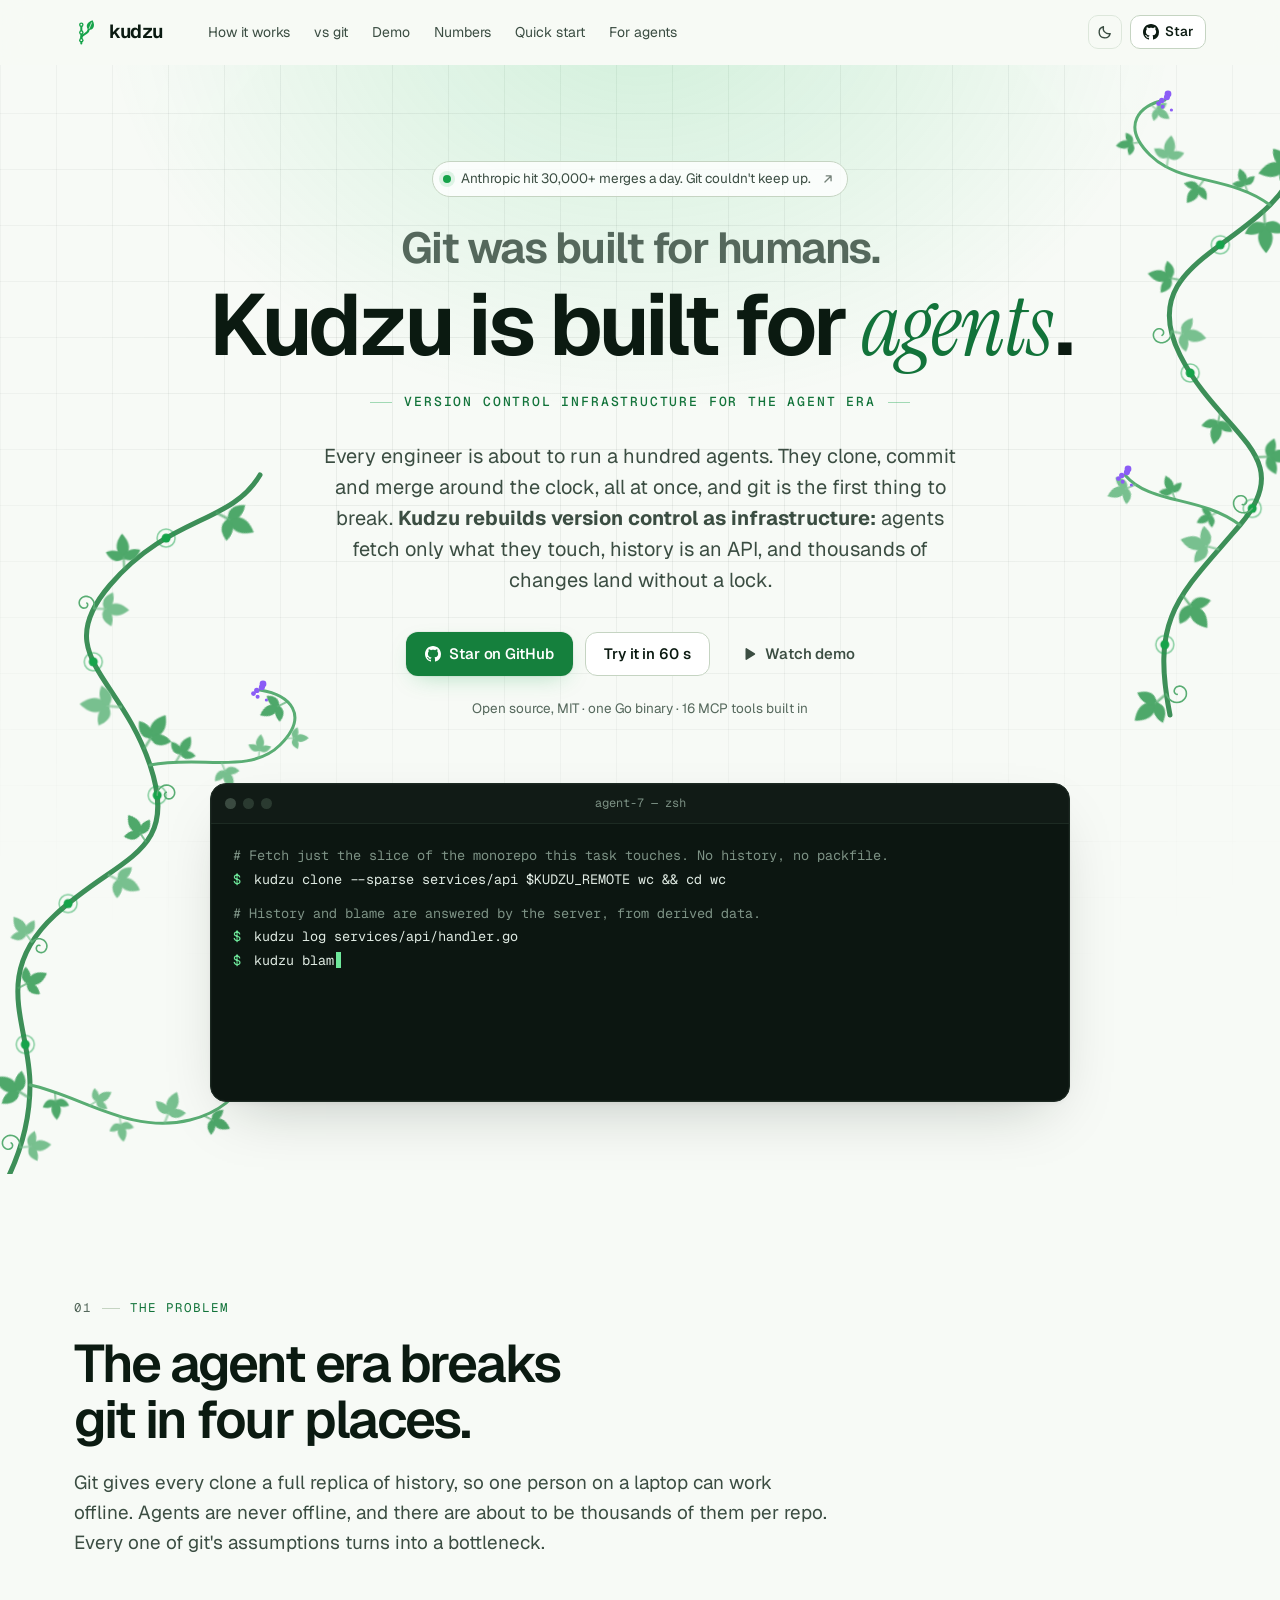
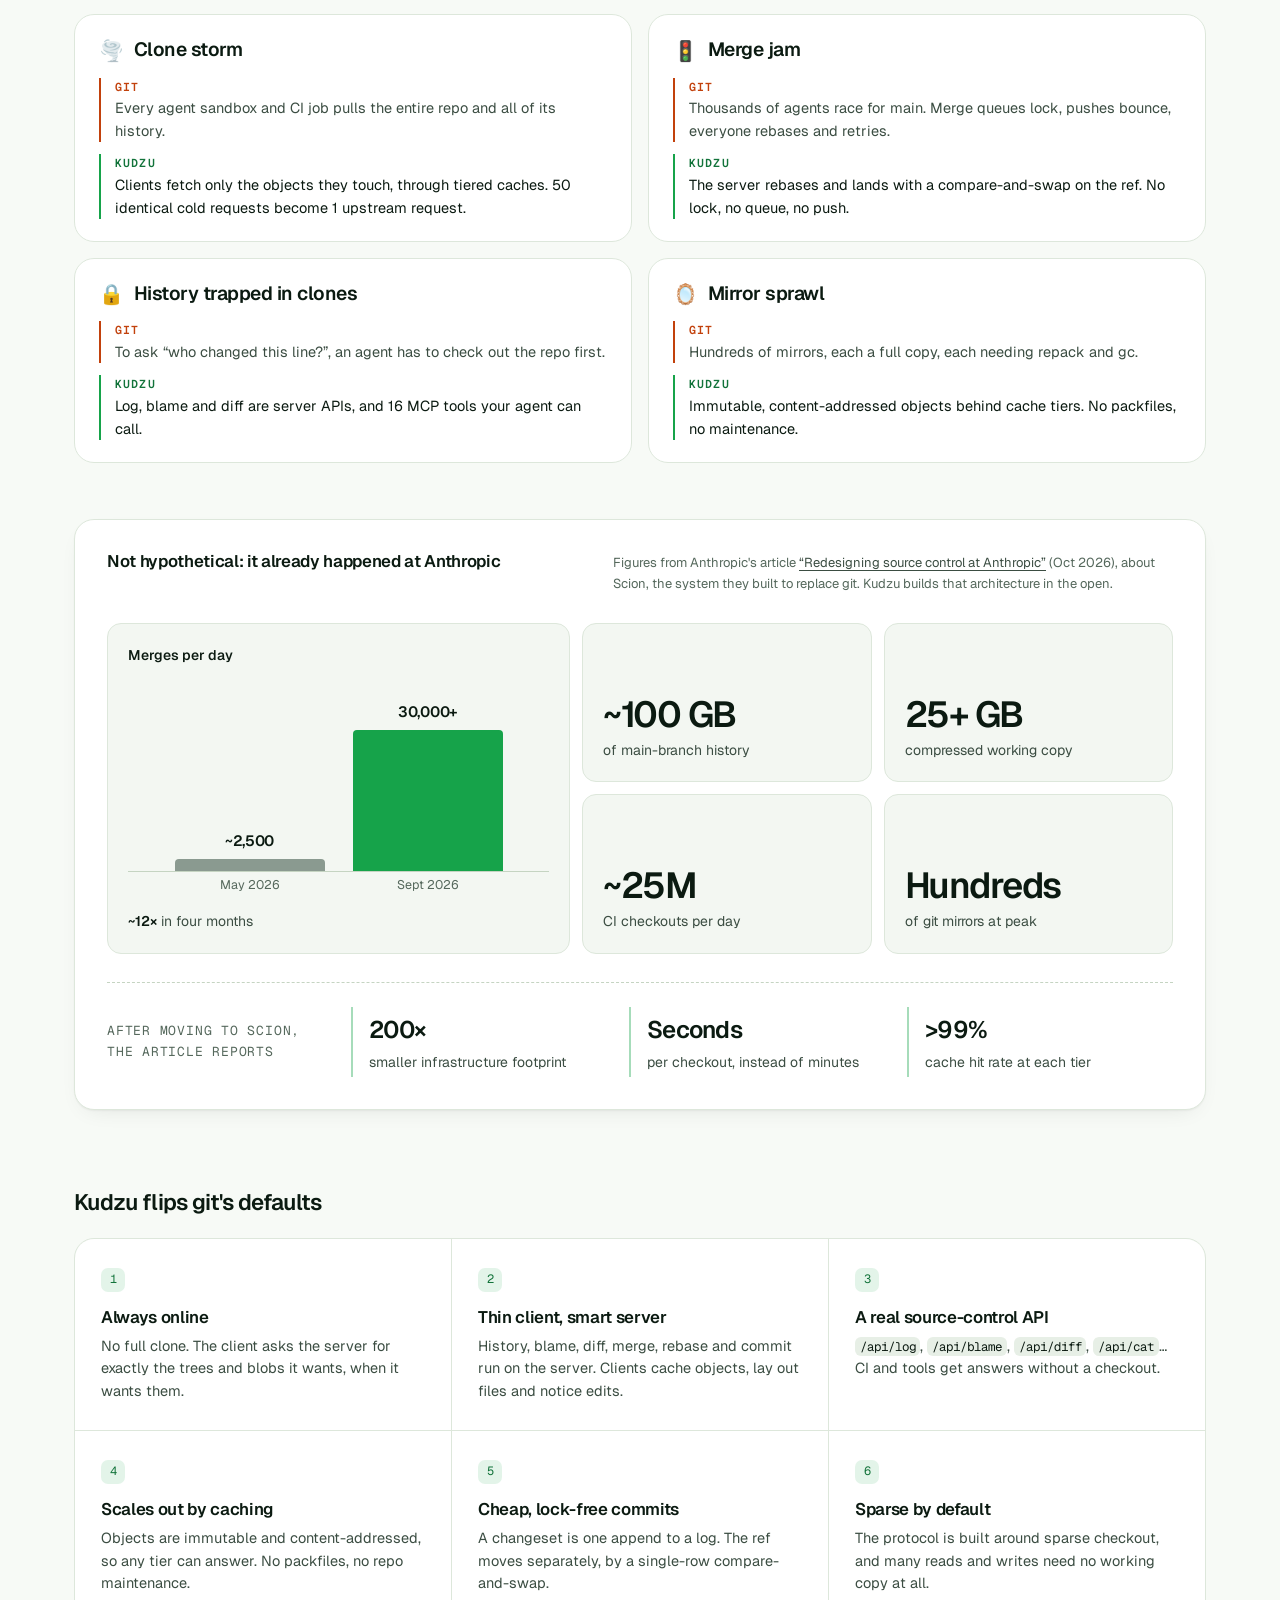
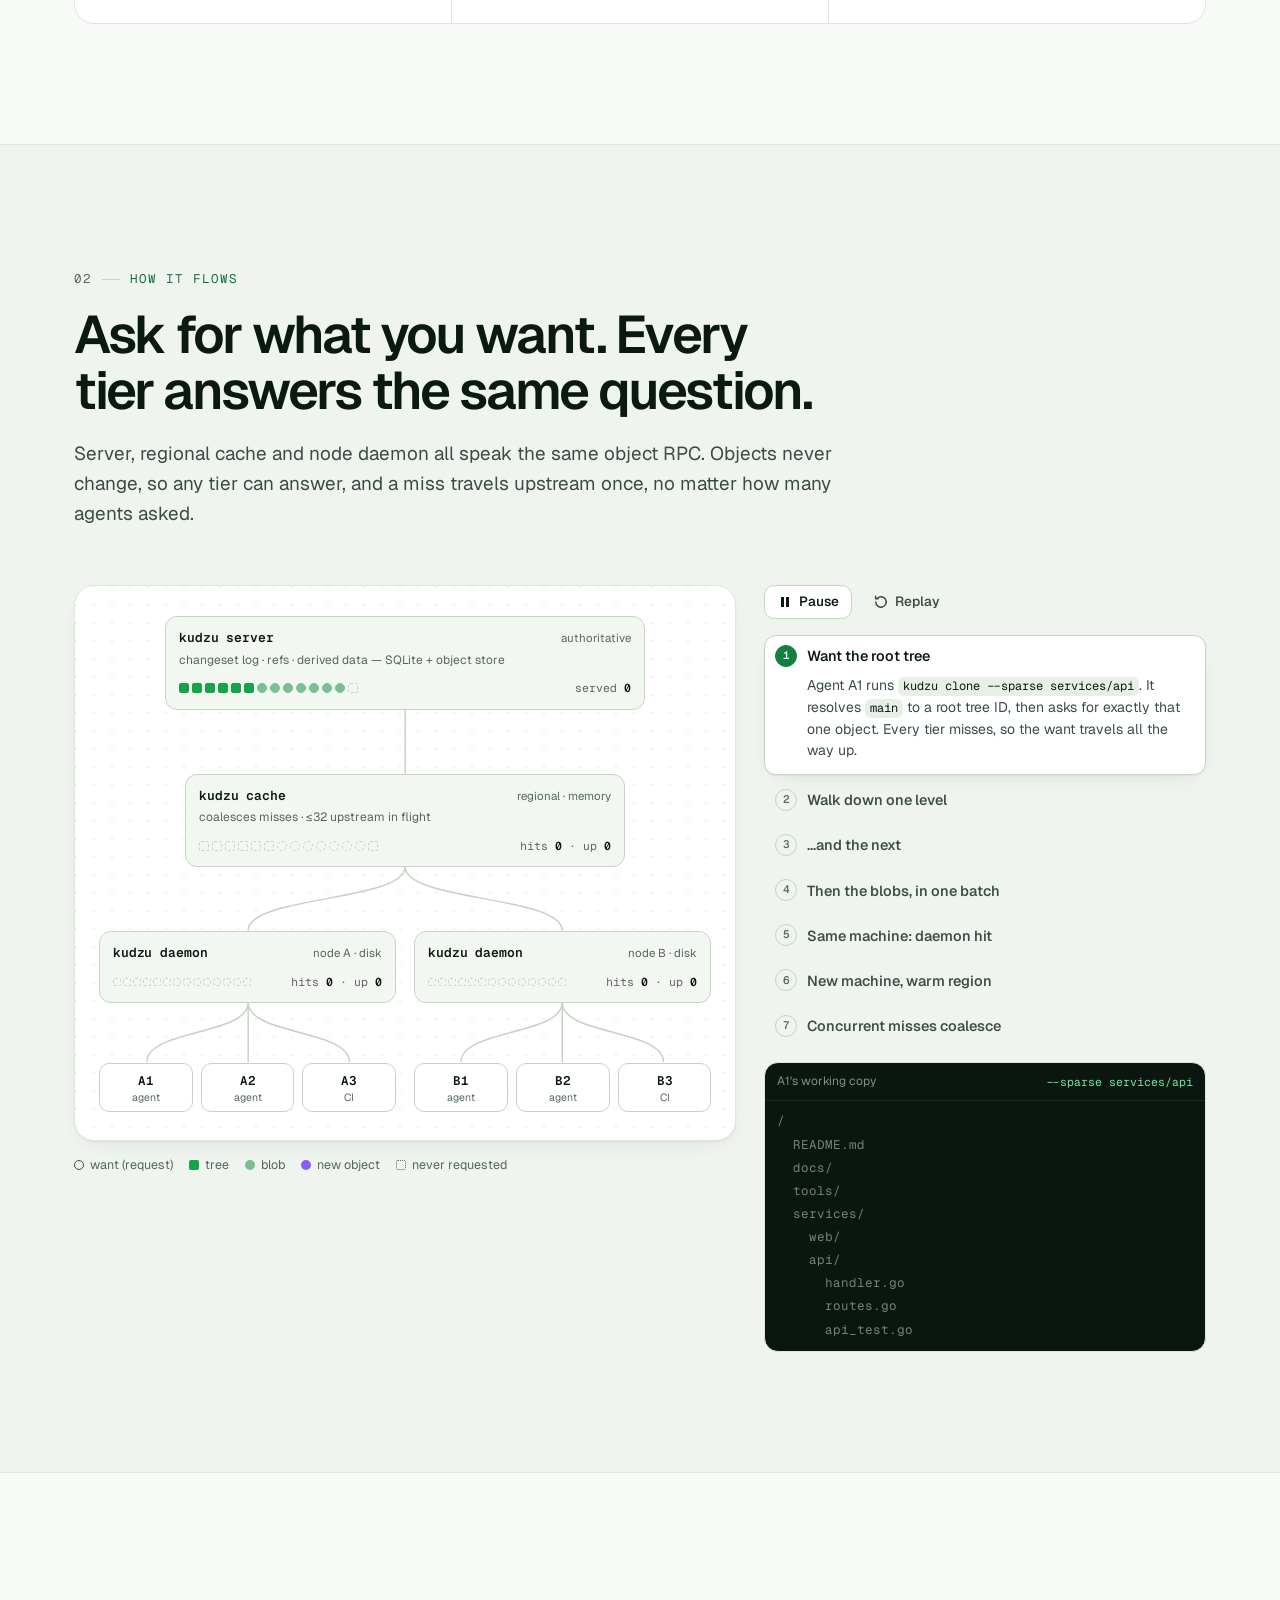
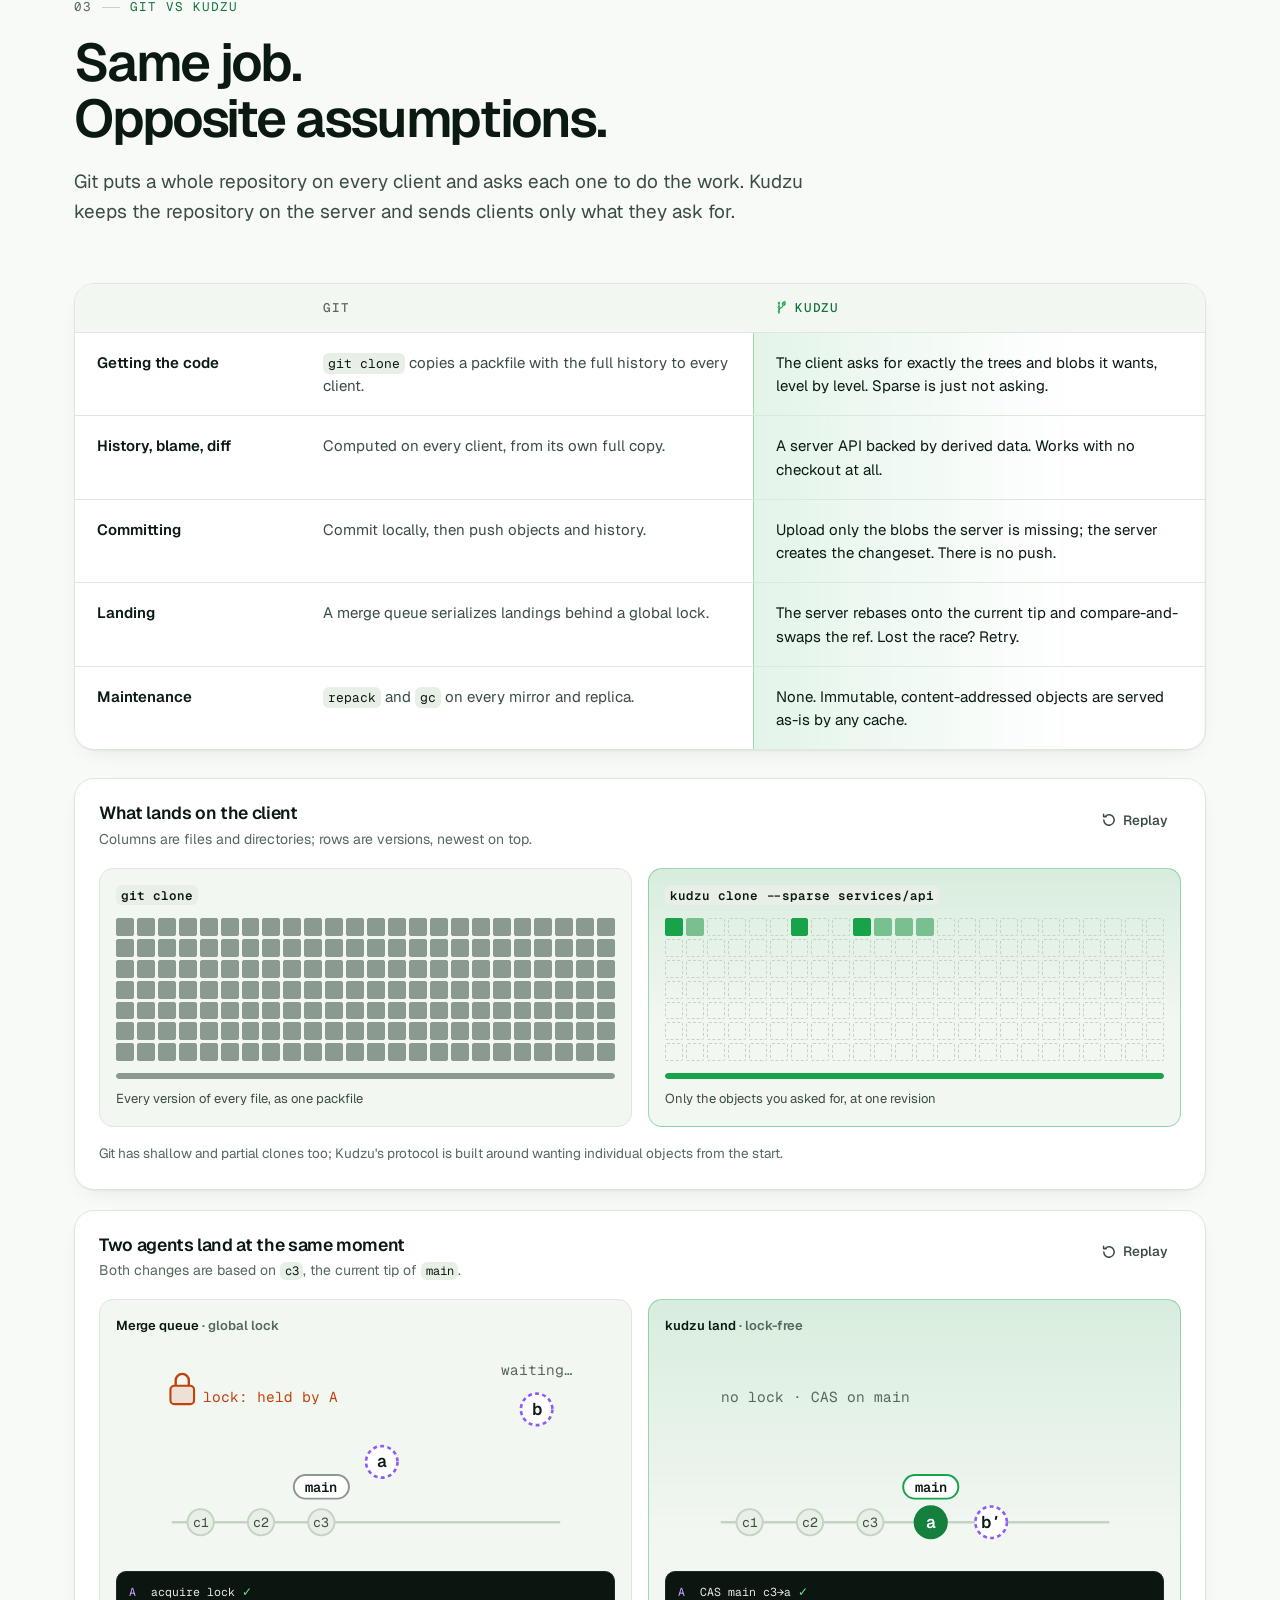
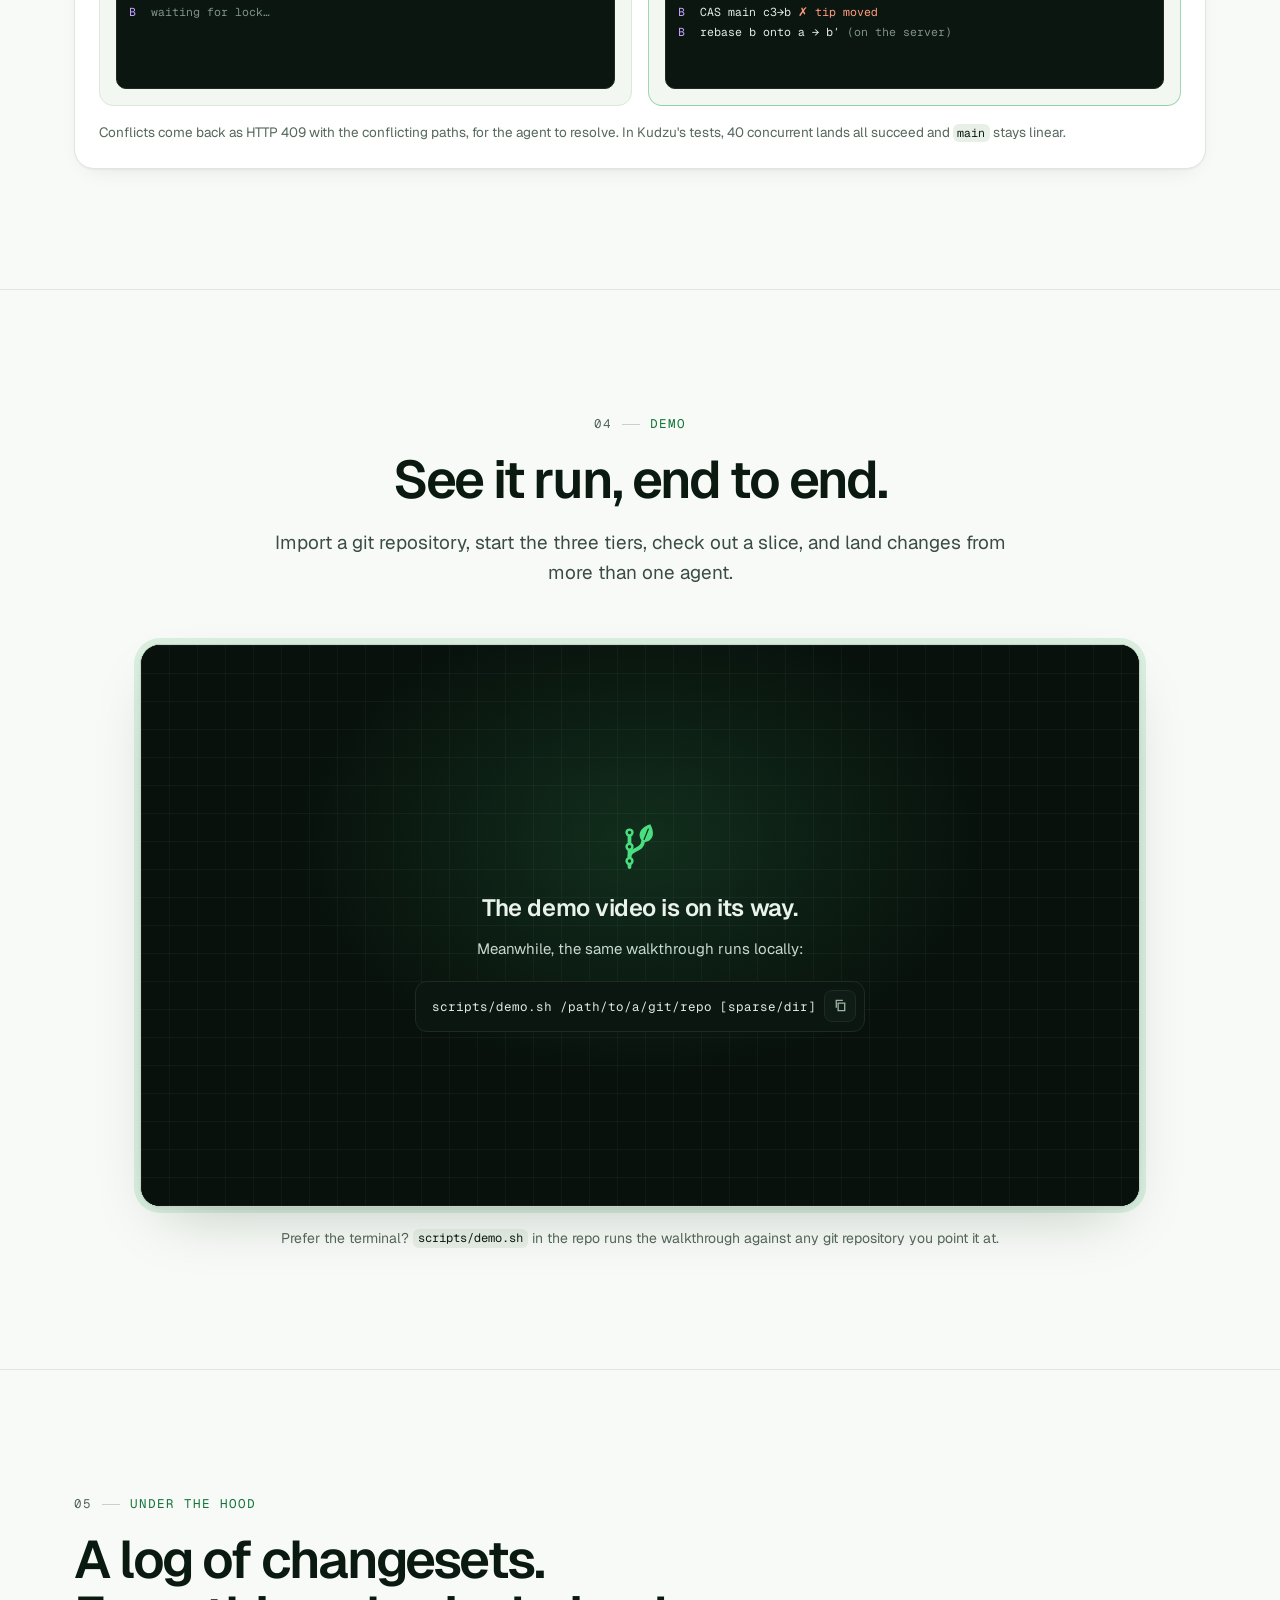
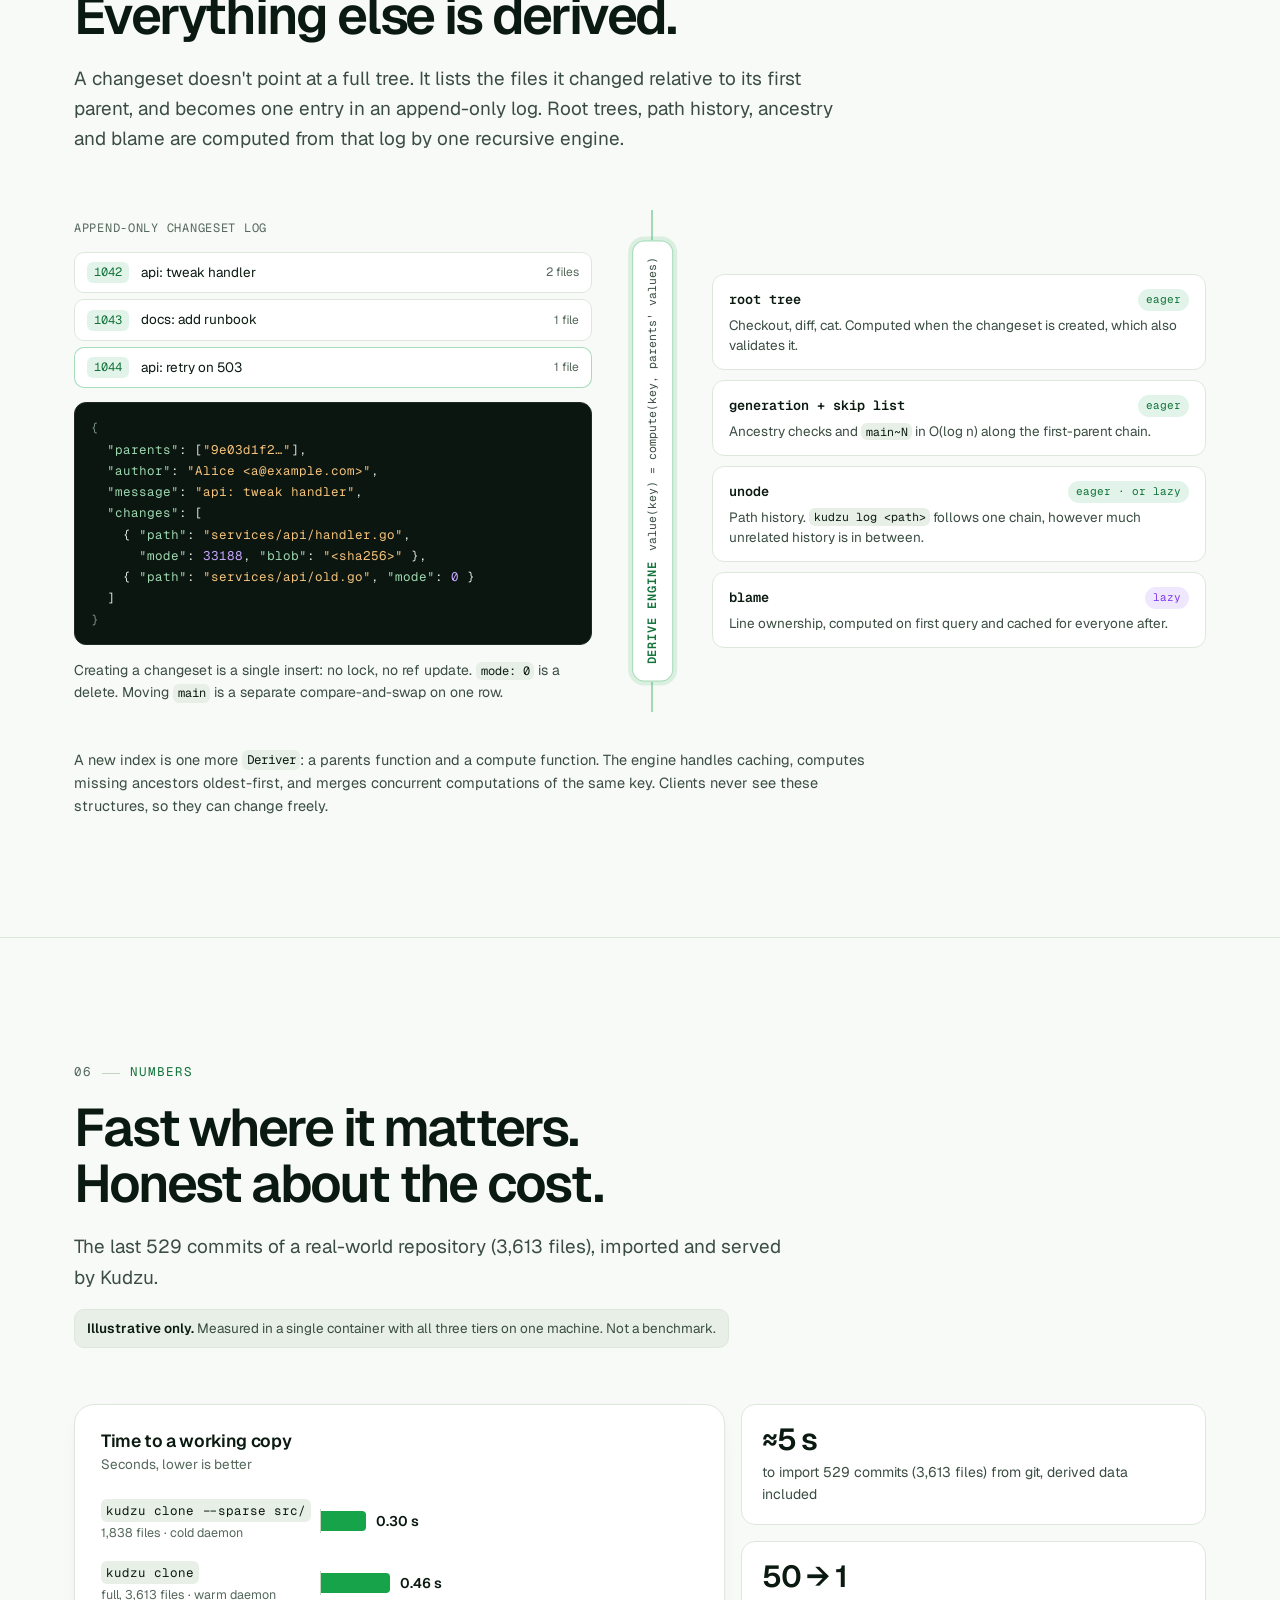
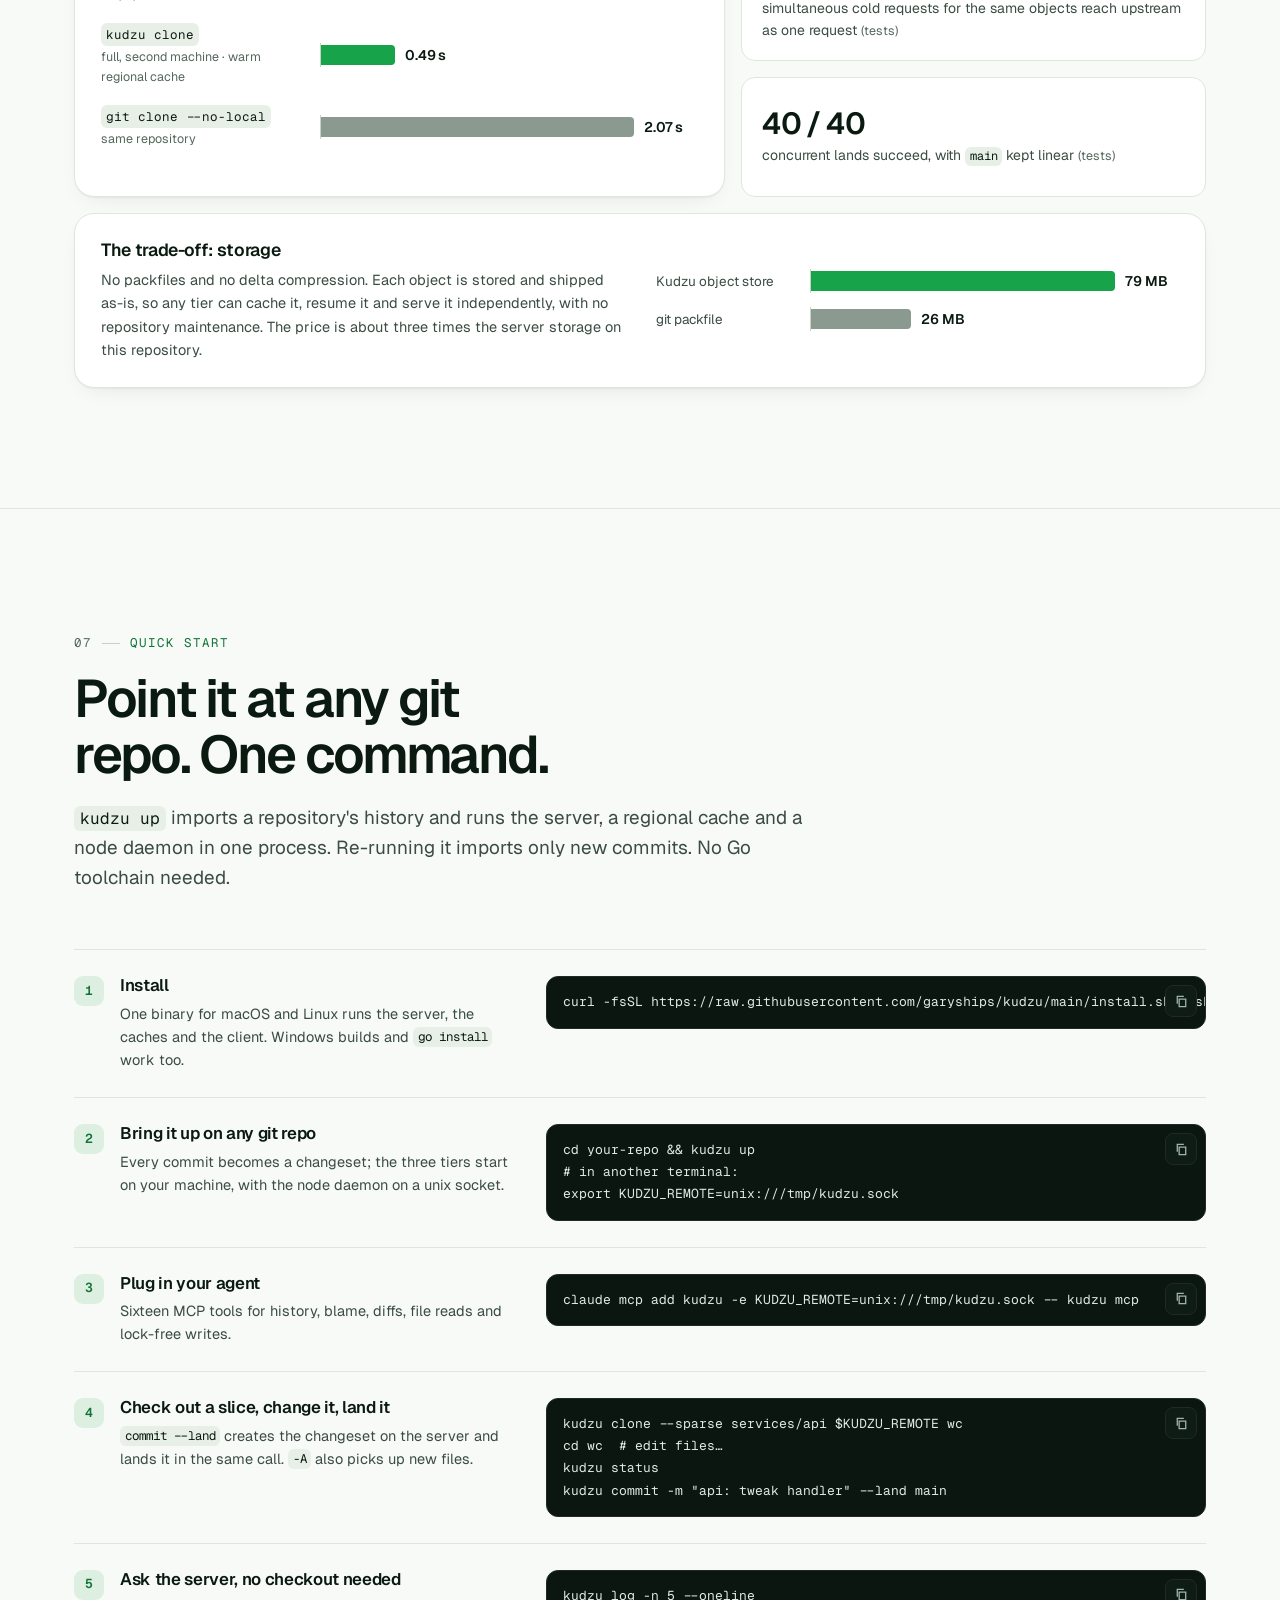
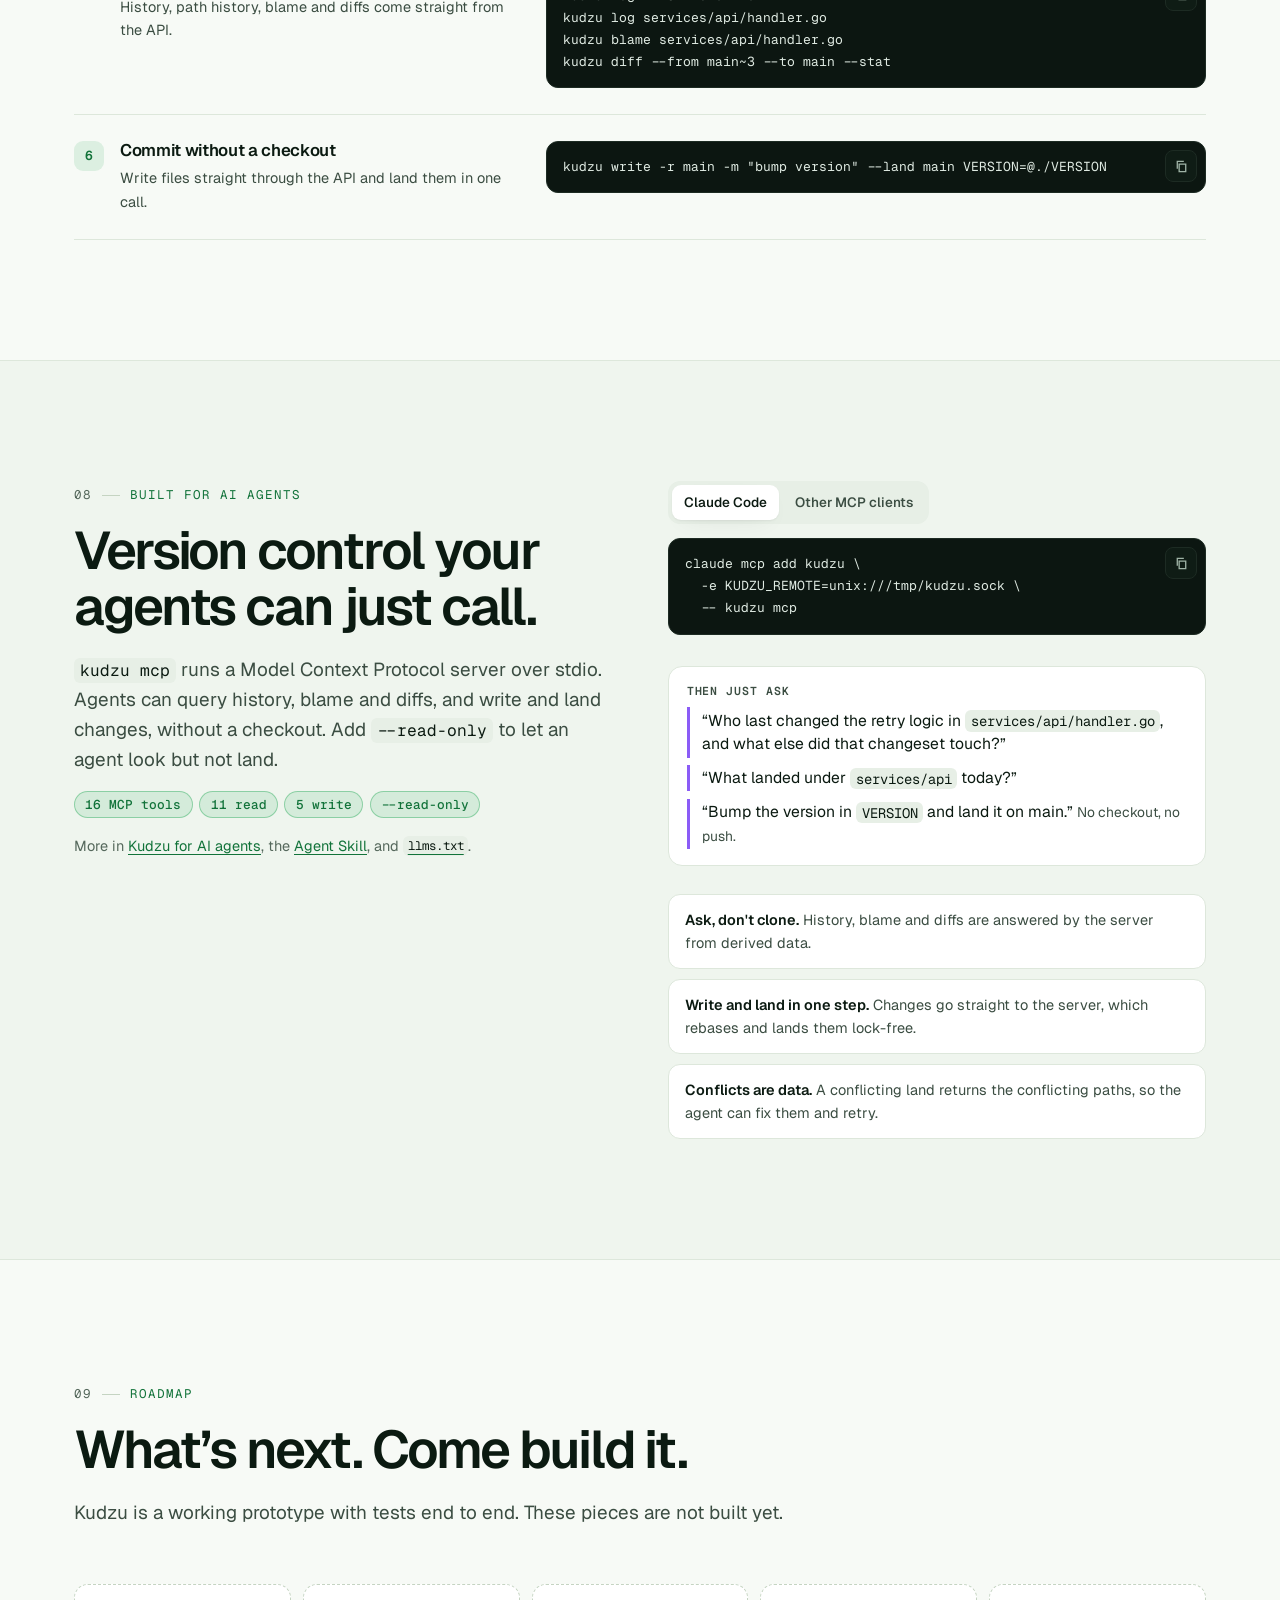
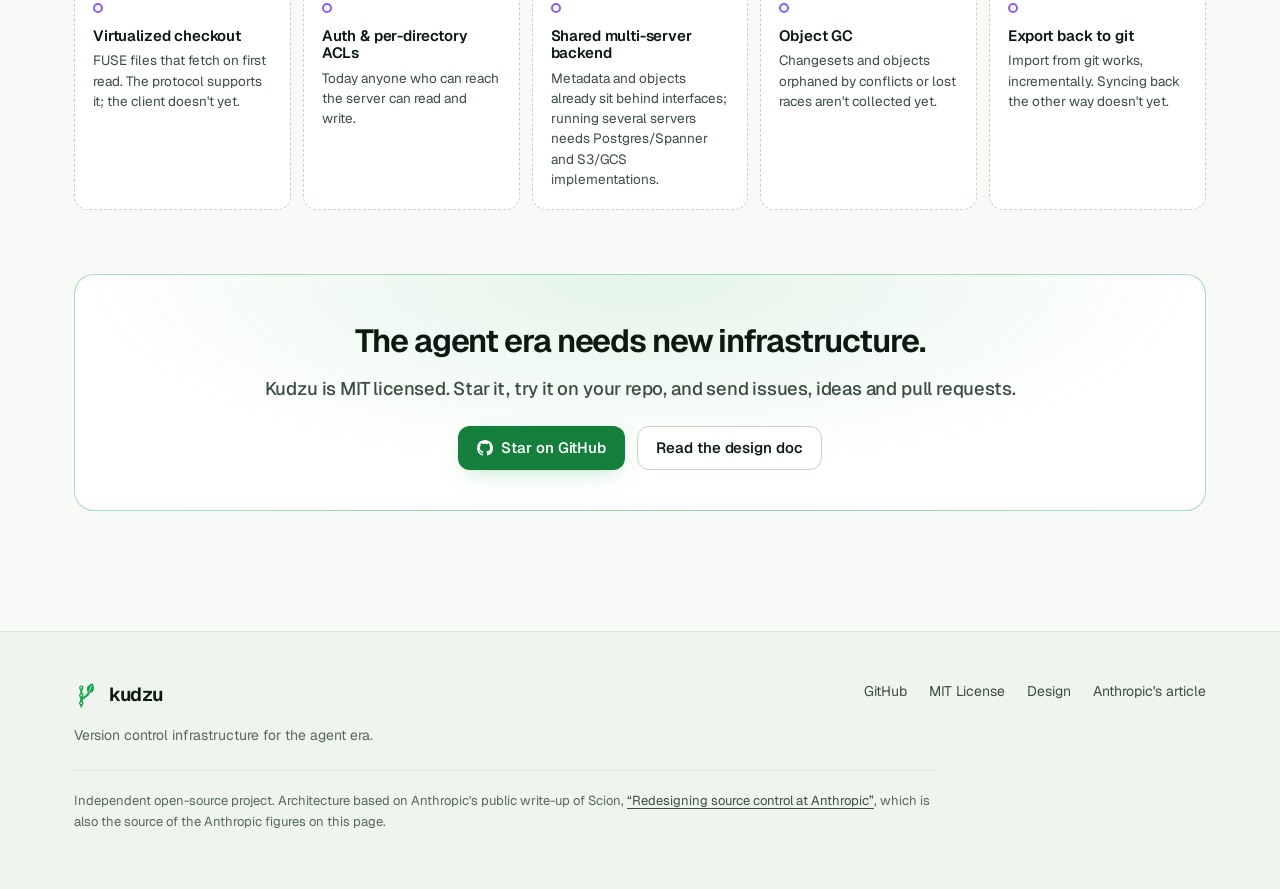
==== commit a5d88488: "Lead with the problems agents create for git New headline: Git was built for humans. Kudzu is built " ====
--- a/docs/index.html
+++ b/docs/index.html
@@ -3,8 +3,8 @@
 <head>
 <meta charset="utf-8">
 <meta name="viewport" content="width=device-width, initial-scale=1">
-<title>Kudzu — Anthropic's Scion, rebuilt in the open</title>
-<meta name="description" content="Anthropic's monorepo outgrew git at 30,000+ merges a day, so they built Scion and kept it internal. Kudzu is the open-source rebuild: no full clones, history and merges on the server, lock-free landing.">
+<title>Kudzu — Git was built for humans. Kudzu is built for agents.</title>
+<meta name="description" content="Version control infrastructure for the agent era. No full clones, history as an API, lock-free landing for thousands of concurrent agents. MCP-native, open source.">
 <meta name="theme-color" content="#07100b" media="(prefers-color-scheme: dark)">
 <meta name="theme-color" content="#f7faf6" media="(prefers-color-scheme: light)">
 <meta name="color-scheme" content="dark light">
@@ -15,17 +15,17 @@
 <meta property="og:type" content="website">
 <meta property="og:site_name" content="Kudzu">
 <meta property="og:url" content="https://garyships.github.io/kudzu/">
-<meta property="og:title" content="Kudzu — Anthropic's Scion, rebuilt in the open">
-<meta property="og:description" content="Anthropic outgrew git at 30,000+ merges a day and built Scion — then kept it internal. Kudzu rebuilds it from their write-up, open source.">
+<meta property="og:title" content="Kudzu — Git was built for humans. Kudzu is built for agents.">
+<meta property="og:description" content="Every engineer is about to run a hundred agents, and git breaks first. Kudzu is version control infrastructure for the agent era. Open source.">
 <meta property="og:image" content="https://garyships.github.io/kudzu/assets/site/og.png">
 <meta property="og:image:width" content="1200">
 <meta property="og:image:height" content="630">
-<meta property="og:image:alt" content="Kudzu: version control for agent-scale monorepos. Server, regional cache, node daemon and agents connected by a growing vine.">
+<meta property="og:image:alt" content="Kudzu. Git was built for humans. Kudzu is built for agents. Version control infrastructure for the agent era.">
 <meta name="twitter:card" content="summary_large_image">
-<meta name="twitter:title" content="Kudzu — Anthropic's Scion, rebuilt in the open">
-<meta name="twitter:description" content="Anthropic outgrew git at 30,000+ merges a day and built Scion — then kept it internal. Kudzu rebuilds it from their write-up, open source.">
+<meta name="twitter:title" content="Kudzu — Git was built for humans. Kudzu is built for agents.">
+<meta name="twitter:description" content="Every engineer is about to run a hundred agents, and git breaks first. Kudzu is version control infrastructure for the agent era. Open source.">
 <meta name="twitter:image" content="https://garyships.github.io/kudzu/assets/site/og.png">
-<meta name="twitter:image:alt" content="Kudzu: version control for agent-scale monorepos.">
+<meta name="twitter:image:alt" content="Kudzu. Git was built for humans. Kudzu is built for agents.">
 
 <link rel="preconnect" href="https://fonts.googleapis.com">
 <link rel="preconnect" href="https://fonts.gstatic.com" crossorigin>
@@ -117,18 +117,19 @@
   <div class="container hero-inner">
     <a class="pill" href="https://www.anthropic.com/engineering/redesigning-source-control">
       <span class="pill-dot" aria-hidden="true"></span>
-      Read Anthropic's post on Scion
+      Anthropic hit 30,000+ merges a day. Git couldn't keep&nbsp;up.
       <svg class="i" aria-hidden="true"><use href="#i-arrow"/></svg>
     </a>
     <h1 id="hero-title">
-      Anthropic's Scion, rebuilt in the&nbsp;<em>open</em>.
-      <span class="h1-sub">Your agents write code like kudzu&nbsp;grows.</span>
+      <span class="h1-pre">Git was built for humans.</span>
+      Kudzu is built for&nbsp;<em>agents</em>.
     </h1>
+    <p class="hero-kicker">Version control infrastructure for the agent era</p>
     <p class="hero-lead">
-      Anthropic's monorepo outgrew git at 30,000+ merges a day, so they built Scion, and kept it internal.
-      <strong>Kudzu rebuilds it from their write-up, in the open.</strong>
-      Clients never clone the whole repo: they ask for exactly the objects they want through tiered caches.
-      History, blame, diffs and merges run on the server, and changes land without a lock.
+      Every engineer is about to run a hundred agents. They clone, commit and merge around the clock, all at once,
+      and git is the first thing to break.
+      <strong>Kudzu rebuilds version control as infrastructure:</strong>
+      agents fetch only what they touch, history is an API, and thousands of changes land without a lock.
     </p>
     <div class="cta">
       <a class="btn btn-primary" href="https://github.com/garyships/kudzu">
@@ -140,9 +141,7 @@
       </a>
     </div>
     <p class="hero-note">
-      Rebuilt from Anthropic's engineering post the day after it was published.
-      <a href="https://www.anthropic.com/engineering/redesigning-source-control">Read the article</a>.
-      Unofficial; not affiliated with Anthropic.
+      Open source, MIT · one Go binary · 16 MCP tools built in
     </p>
   </div>
 
@@ -171,18 +170,41 @@
   <div class="container">
     <header class="section-head">
       <p class="eyebrow"><span>01</span> The problem</p>
-      <h2 id="problem-title">Git was built for people who go offline. Agents never&nbsp;do.</h2>
+      <h2 id="problem-title">The agent era breaks git in four&nbsp;places.</h2>
       <p class="lead">
-        Every git clone is a full replica: all of history, packed and maintained on every machine.
-        That's perfect for a laptop on a plane. It turns into a bottleneck when most clients are
-        always-online agents and CI jobs, all landing into one monorepo.
+        Git gives every clone a full replica of history, so one person on a laptop can work offline.
+        Agents are never offline, and there are about to be thousands of them per repo. Every one of
+        git's assumptions turns into a bottleneck.
       </p>
     </header>
 
+    <div class="breaks">
+      <article class="break" data-reveal>
+        <h3><span class="break-ico" aria-hidden="true">🌪️</span>Clone storm</h3>
+        <p class="break-git"><b>Git</b>Every agent sandbox and CI job pulls the entire repo and all of its history.</p>
+        <p class="break-kz"><b>Kudzu</b>Clients fetch only the objects they touch, through tiered caches. 50 identical cold requests become 1 upstream request.</p>
+      </article>
+      <article class="break" data-reveal>
+        <h3><span class="break-ico" aria-hidden="true">🚦</span>Merge jam</h3>
+        <p class="break-git"><b>Git</b>Thousands of agents race for main. Merge queues lock, pushes bounce, everyone rebases and retries.</p>
+        <p class="break-kz"><b>Kudzu</b>The server rebases and lands with a compare-and-swap on the ref. No lock, no queue, no push.</p>
+      </article>
+      <article class="break" data-reveal>
+        <h3><span class="break-ico" aria-hidden="true">🔒</span>History trapped in clones</h3>
+        <p class="break-git"><b>Git</b>To ask “who changed this line?”, an agent has to check out the repo first.</p>
+        <p class="break-kz"><b>Kudzu</b>Log, blame and diff are server APIs, and 16 MCP tools your agent can call.</p>
+      </article>
+      <article class="break" data-reveal>
+        <h3><span class="break-ico" aria-hidden="true">🪞</span>Mirror sprawl</h3>
+        <p class="break-git"><b>Git</b>Hundreds of mirrors, each a full copy, each needing repack and gc.</p>
+        <p class="break-kz"><b>Kudzu</b>Immutable, content-addressed objects behind cache tiers. No packfiles, no maintenance.</p>
+      </article>
+    </div>
+
     <div class="scale" data-reveal>
       <div class="scale-head">
-        <h3>What agent scale looked like at Anthropic</h3>
-        <p class="source">Figures from Anthropic's article <a href="https://www.anthropic.com/engineering/redesigning-source-control">“Redesigning source control at Anthropic”</a> (Oct&nbsp;2026), about their internal system Scion. They are not Kudzu measurements.</p>
+        <h3>Not hypothetical: it already happened at Anthropic</h3>
+        <p class="source">Figures from Anthropic's article <a href="https://www.anthropic.com/engineering/redesigning-source-control">“Redesigning source control at Anthropic”</a> (Oct&nbsp;2026), about Scion, the system they built to replace git. Kudzu builds that architecture in the open.</p>
       </div>
       <div class="scale-grid">
         <div class="tile tile-feature">
@@ -777,7 +799,7 @@
   <div class="container">
     <header class="section-head">
       <p class="eyebrow"><span>09</span> Roadmap</p>
-      <h2 id="roadmap-title">Early, and honest about&nbsp;it.</h2>
+      <h2 id="roadmap-title">What’s next. Come build&nbsp;it.</h2>
       <p class="lead">Kudzu is a working prototype with tests end to end. These pieces are not built yet.</p>
     </header>
     <ul class="roadmap">
@@ -788,7 +810,8 @@
       <li><span class="rm-dot" aria-hidden="true"></span><h3>Export back to git</h3><p>Import from git works, incrementally. Syncing back the other way doesn't yet.</p></li>
     </ul>
     <div class="final-cta">
-      <p>Kudzu is MIT licensed. Issues, ideas and pull requests are welcome.</p>
+      <p class="final-cta-title">The agent era needs new infrastructure.</p>
+      <p>Kudzu is MIT licensed. Star it, try it on your repo, and send issues, ideas and pull requests.</p>
       <div class="cta">
         <a class="btn btn-primary" href="https://github.com/garyships/kudzu"><svg class="i" aria-hidden="true"><use href="#i-github"/></svg>Star on GitHub</a>
         <a class="btn btn-secondary" href="https://github.com/garyships/kudzu/blob/main/docs/DESIGN.md">Read the design doc</a>
@@ -805,7 +828,7 @@
       <a class="brand" href="#top" aria-label="Kudzu, back to top">
         <svg class="brand-mark" aria-hidden="true"><use href="#i-logo"/></svg><span>kudzu</span>
       </a>
-      <p>Open-source version control for agent-scale monorepos.</p>
+      <p>Version control infrastructure for the agent era.</p>
     </div>
     <nav class="footer-links" aria-label="Footer">
       <a href="https://github.com/garyships/kudzu">GitHub</a>
@@ -814,10 +837,9 @@
       <a href="https://www.anthropic.com/engineering/redesigning-source-control">Anthropic's article</a>
     </nav>
     <p class="disclaimer">
-      Kudzu is an unofficial, open-source rebuild of the system Anthropic described in
-      <a href="https://www.anthropic.com/engineering/redesigning-source-control">“Redesigning source control at Anthropic”</a>.
-      It is not affiliated with or endorsed by Anthropic and contains no Anthropic code.
-      Figures attributed to that article are Anthropic's, not Kudzu's.
+      Independent open-source project. Architecture based on Anthropic's public write-up of Scion,
+      <a href="https://www.anthropic.com/engineering/redesigning-source-control">“Redesigning source control at Anthropic”</a>,
+      which is also the source of the Anthropic figures on this page.
     </p>
   </div>
 </footer>
--- a/docs/assets/site/style.css
+++ b/docs/assets/site/style.css
@@ -282,6 +282,30 @@
 .cta { display: flex; flex-wrap: wrap; gap: 12px; justify-content: center; margin-top: 36px; }
 .hero-note { margin-top: 22px; font-size: 13.5px; color: var(--text-3); max-width: 600px; text-wrap: balance; }
 .hero-note a { color: var(--text-2); }
+.h1-pre { display: block; color: var(--text-3); font-size: .5em; letter-spacing: -.035em; line-height: 1.1; margin-bottom: .18em; }
+.hero-kicker {
+  margin-top: 22px; font-family: var(--font-mono); font-size: 13px; font-weight: 500;
+  letter-spacing: .14em; text-transform: uppercase; color: var(--accent);
+}
+.hero-kicker::before, .hero-kicker::after { content: ""; display: inline-block; width: 22px; height: 1px; background: var(--accent-line); vertical-align: middle; margin: 0 12px; }
+
+.breaks { display: grid; grid-template-columns: repeat(2, 1fr); gap: 16px; margin-bottom: 56px; }
+.break { background: var(--surface); border: 1px solid var(--border); border-radius: var(--radius-lg); padding: 24px 24px 22px; }
+.break h3 { display: flex; align-items: center; gap: 10px; font-size: 1.2rem; letter-spacing: -.025em; margin-bottom: 16px; }
+.break-ico { font-size: 1.25rem; line-height: 1; }
+.break p { font-size: 14.5px; line-height: 1.55; padding-left: 14px; }
+.break p b { display: block; font-family: var(--font-mono); font-size: 11.5px; font-weight: 600; letter-spacing: .1em; text-transform: uppercase; margin-bottom: 2px; }
+.break-git { color: var(--text-2); border-left: 2px solid var(--danger); }
+.break-git b { color: var(--danger); }
+.break-kz { margin-top: 12px; color: var(--text); border-left: 2px solid var(--accent-fill); }
+.break-kz b { color: var(--accent); }
+@media (max-width: 760px) { .breaks { grid-template-columns: 1fr; } .break { padding: 20px; } }
+@media (max-width: 560px) {
+  .hero-kicker { font-size: 11.5px; letter-spacing: .1em; }
+  .hero-kicker::before, .hero-kicker::after { display: none; }
+  .pill { font-size: 12.5px; gap: 8px; }
+}
+.final-cta p.final-cta-title { font-size: clamp(1.4rem, 1.1rem + 1.2vw, 2rem); font-weight: 640; letter-spacing: -.035em; color: var(--text); margin-bottom: 8px; }
 
 /* terminal */
 .terminal {
@@ -811,7 +835,7 @@
 @media (max-width: 1000px) { .roadmap { grid-template-columns: repeat(2, 1fr); } }
 @media (max-width: 560px) { .roadmap { grid-template-columns: 1fr; } }
 .final-cta { margin-top: 64px; padding: 40px 28px; border-radius: var(--radius-lg); text-align: center; border: 1px solid var(--accent-line); background: radial-gradient(70% 120% at 50% 0%, var(--accent-soft), transparent 70%), var(--surface); }
-.final-cta p { font-size: 1.15rem; color: var(--text); font-weight: 500; letter-spacing: -.01em; }
+.final-cta p { font-size: 1.15rem; color: var(--text-2); font-weight: 500; letter-spacing: -.01em; }
 .final-cta .cta { margin-top: 22px; }
 
 /* ---------- footer ---------- */
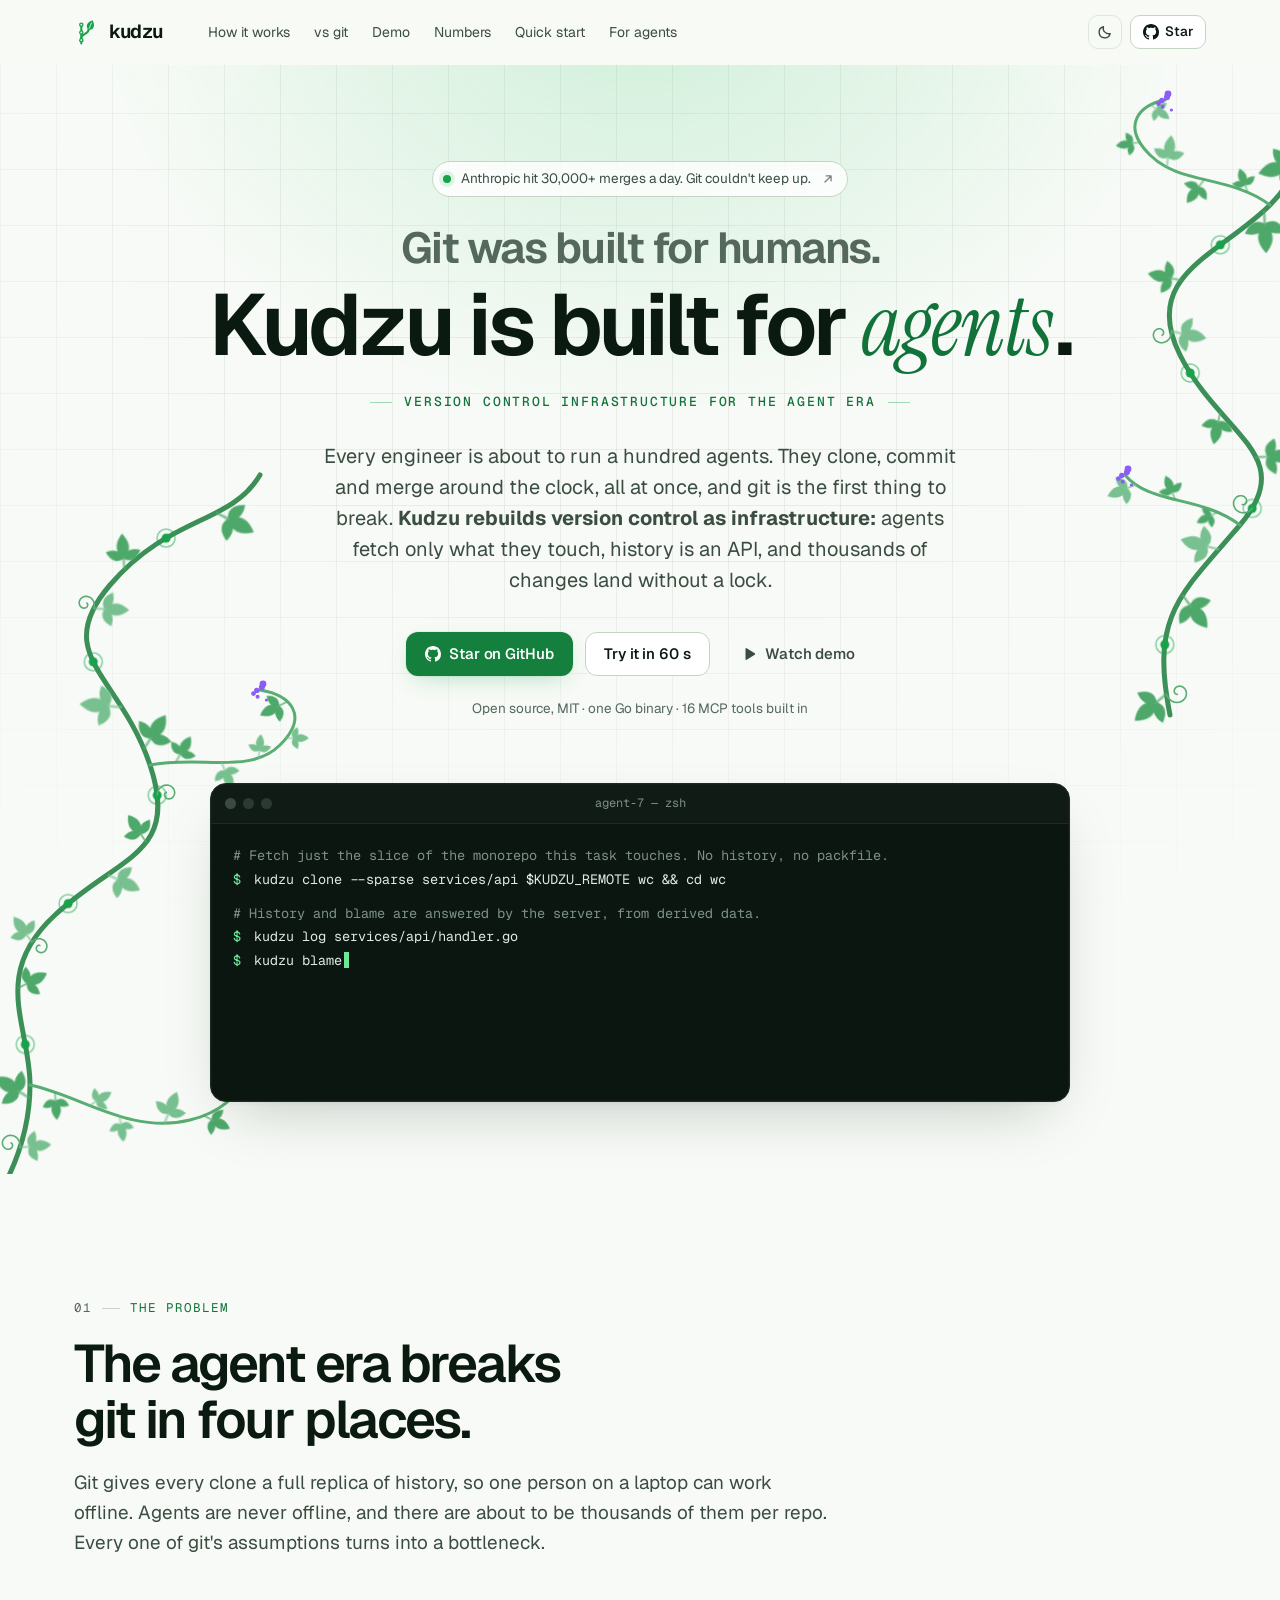
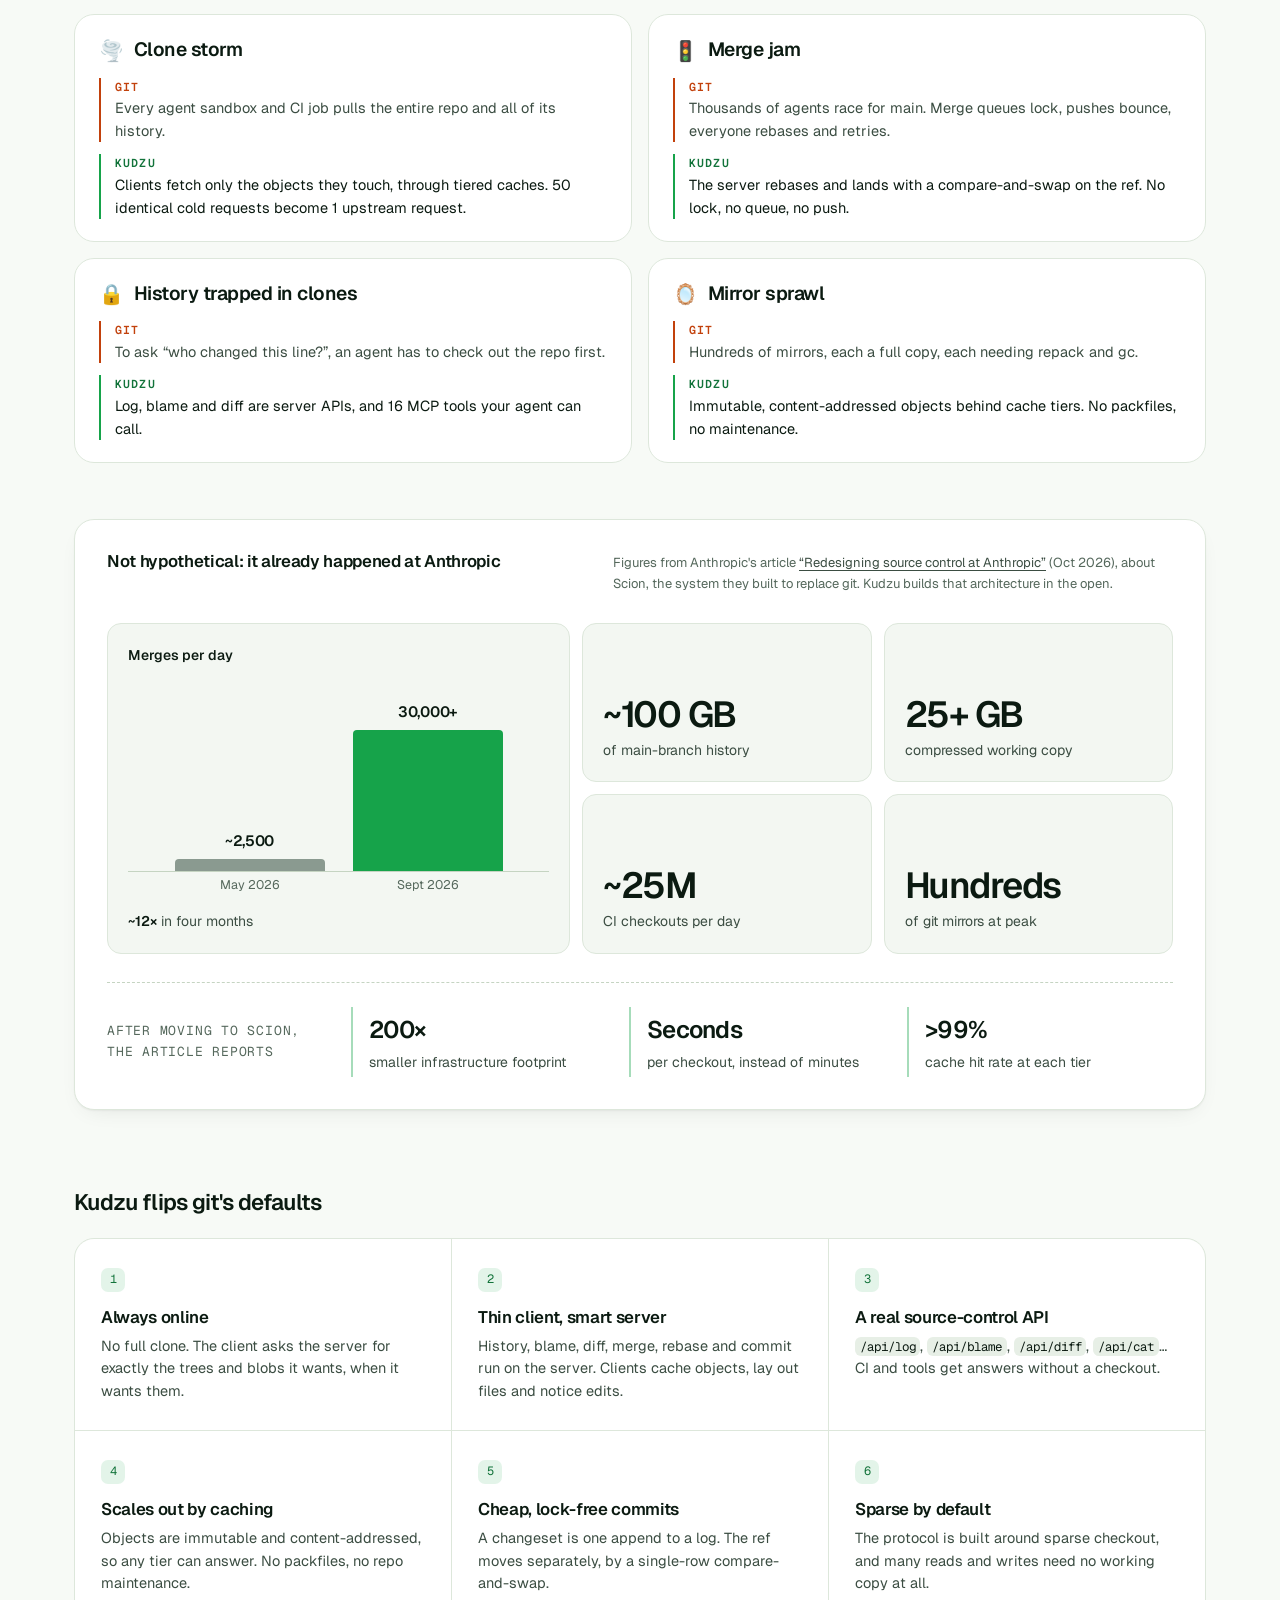
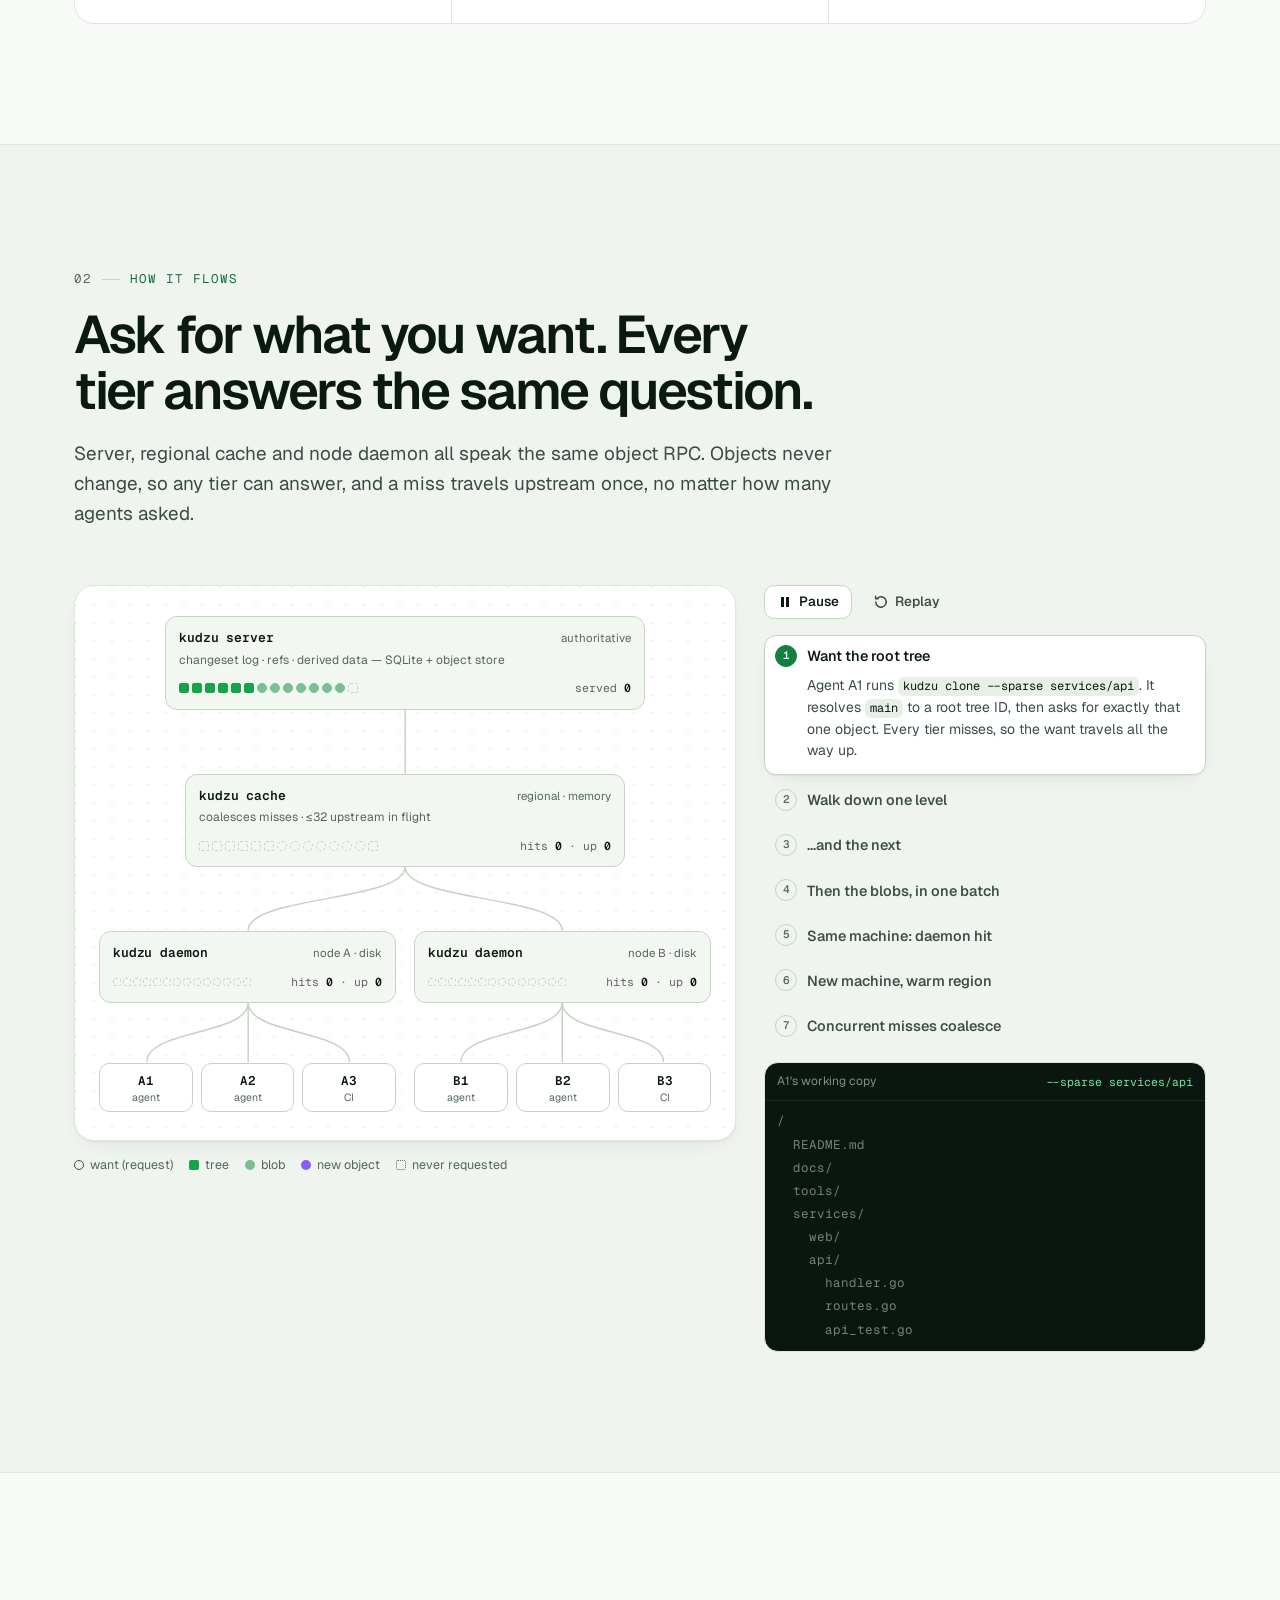
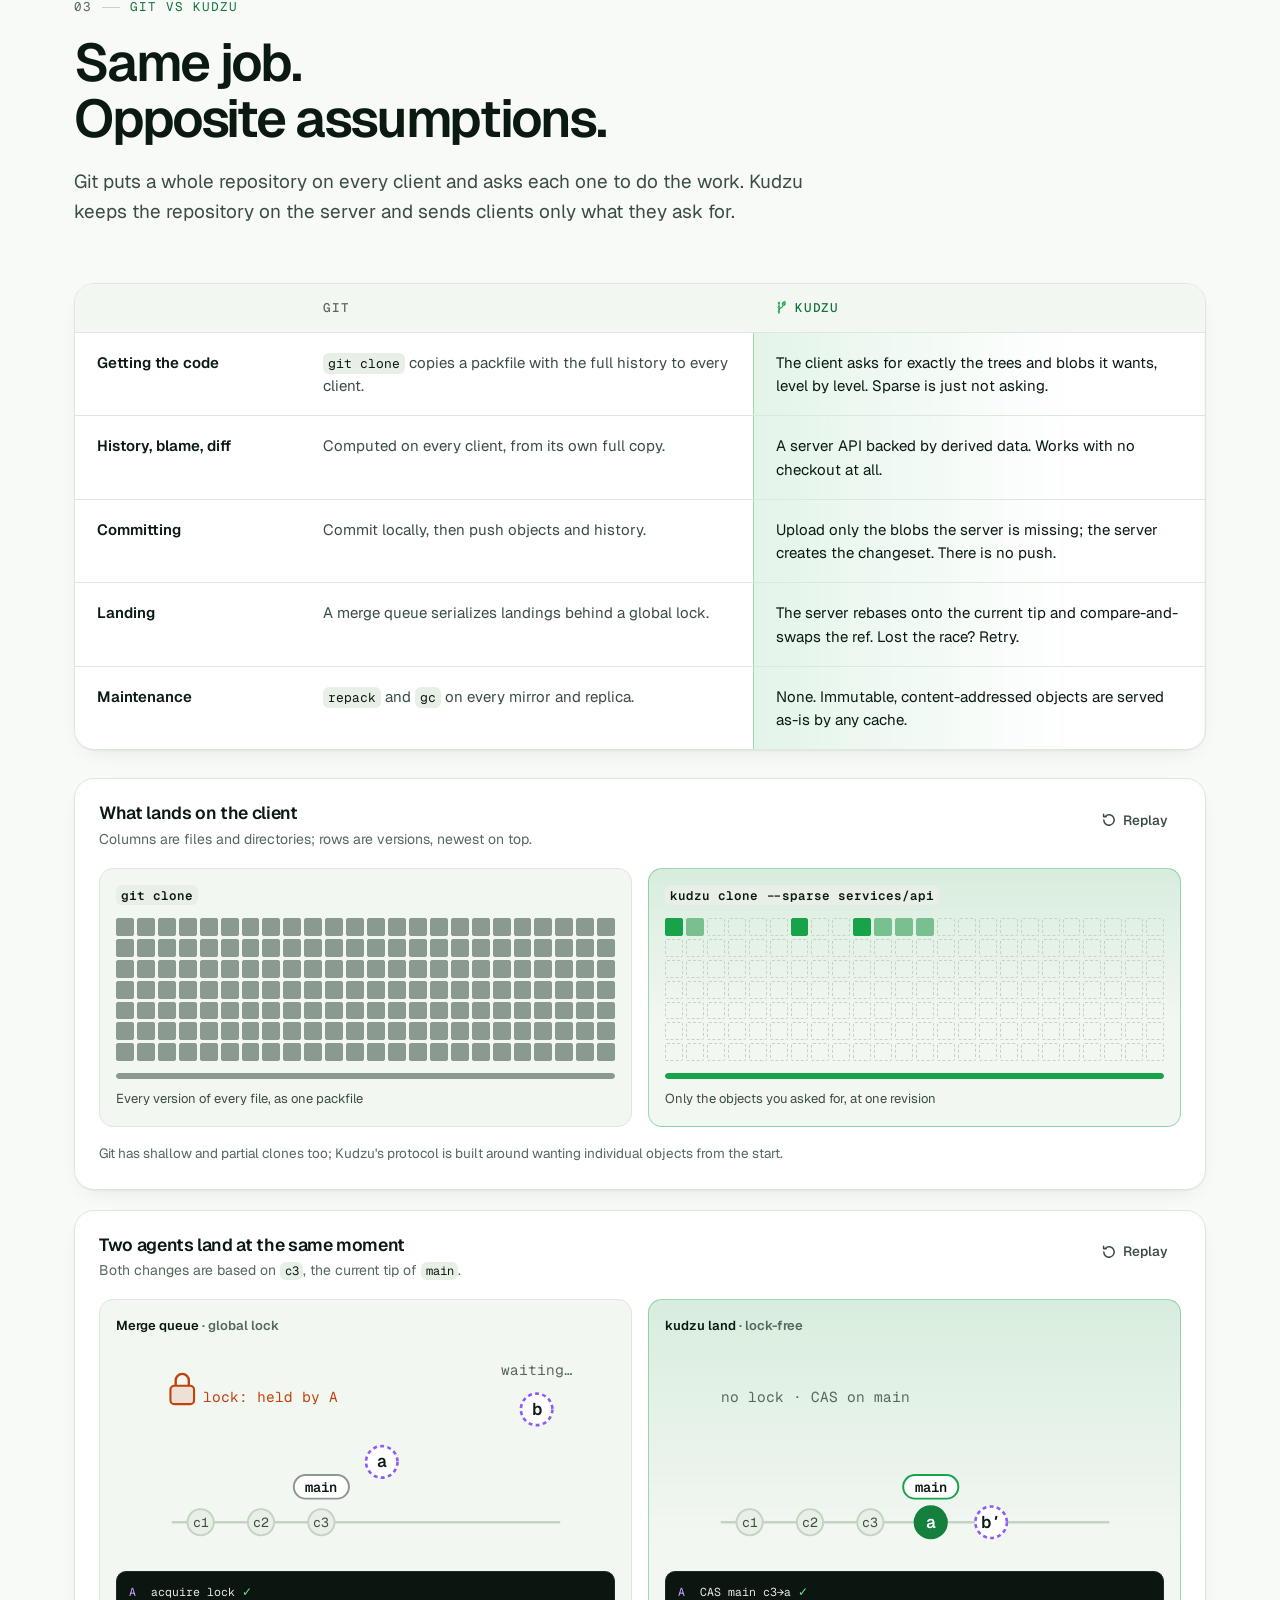
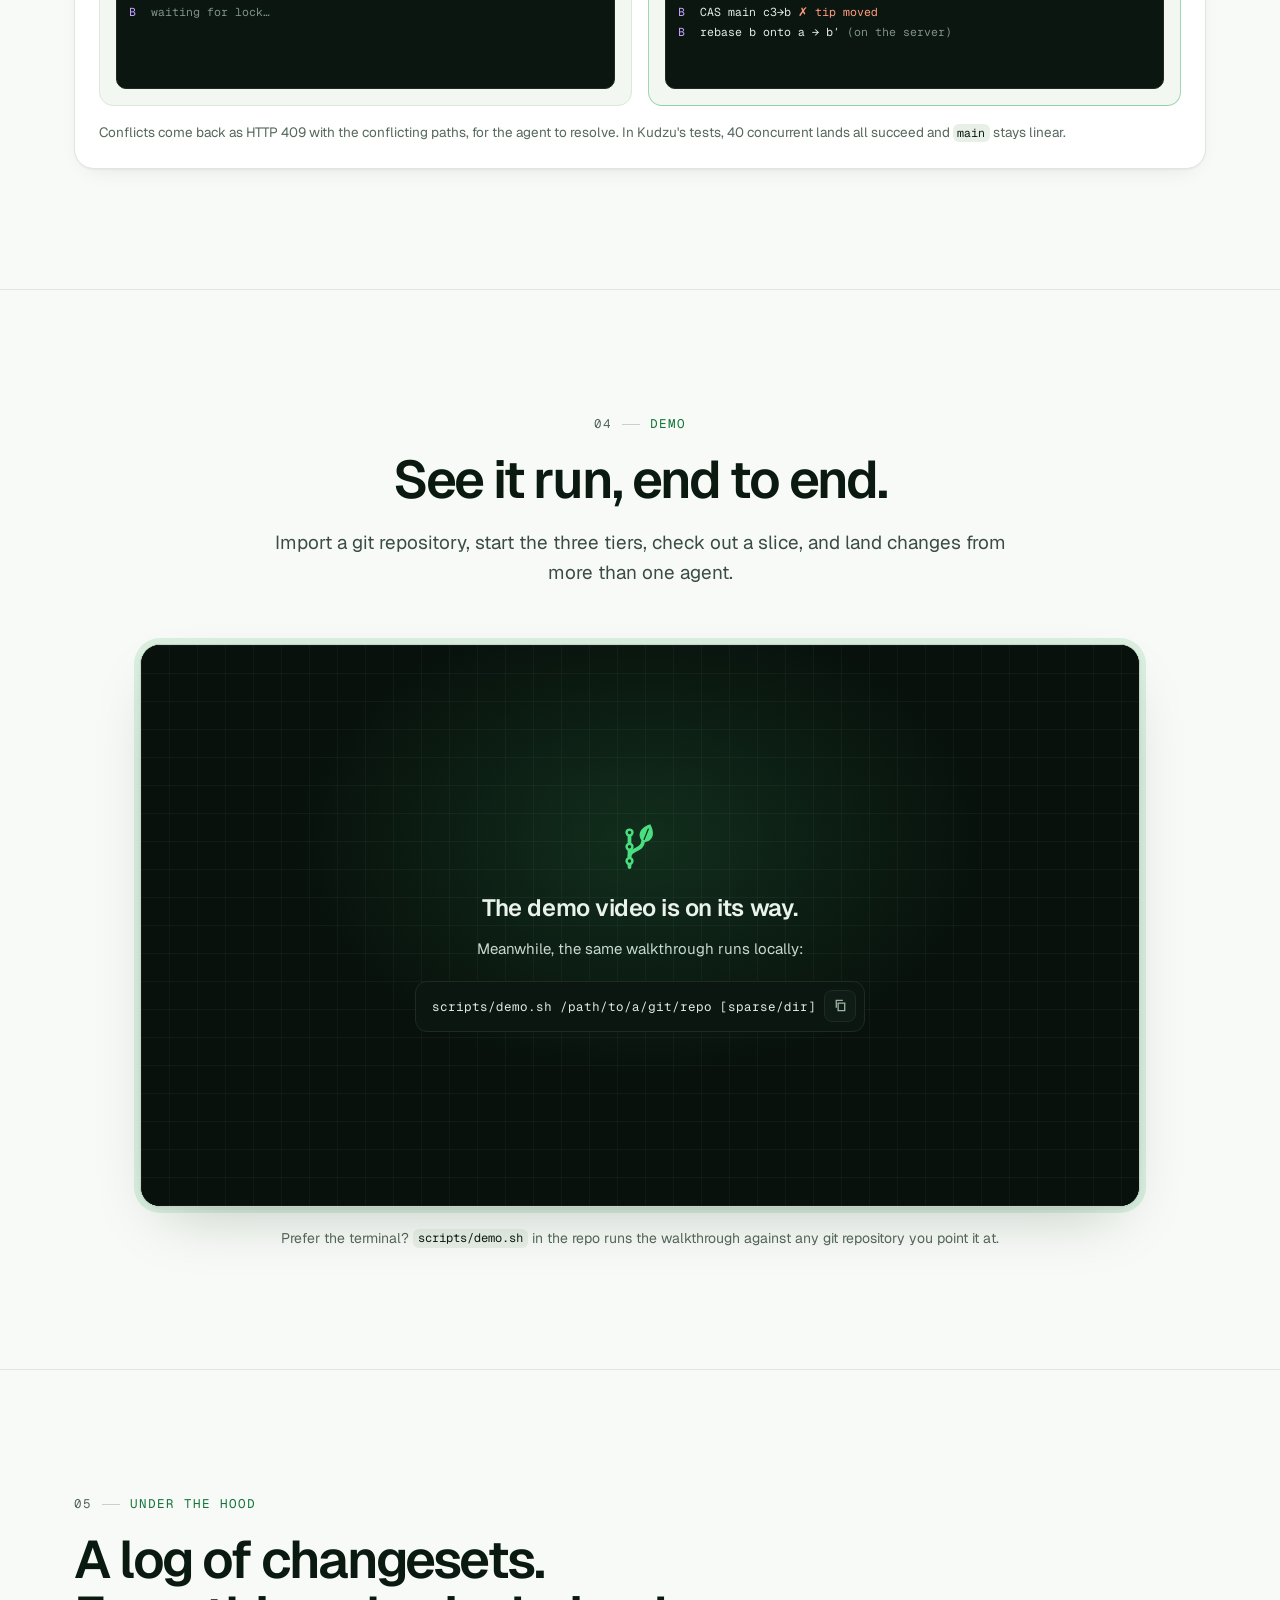
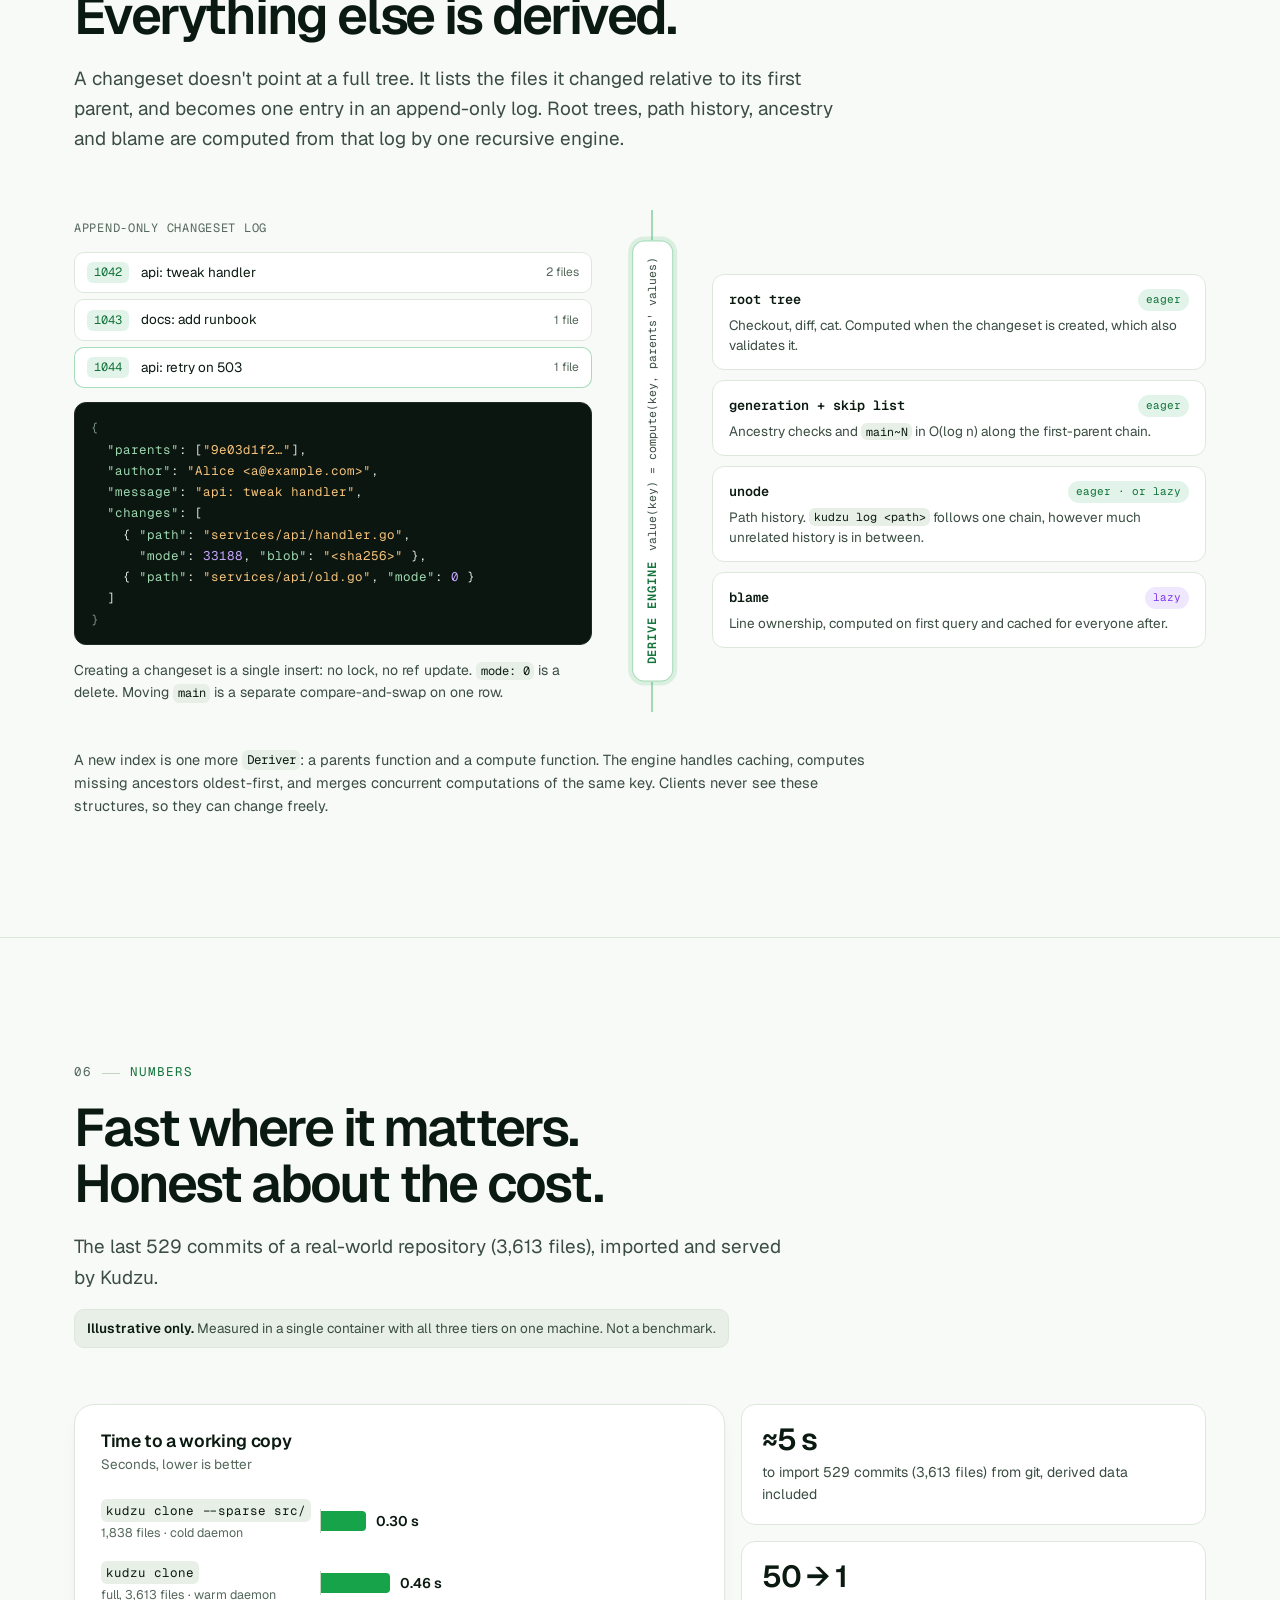
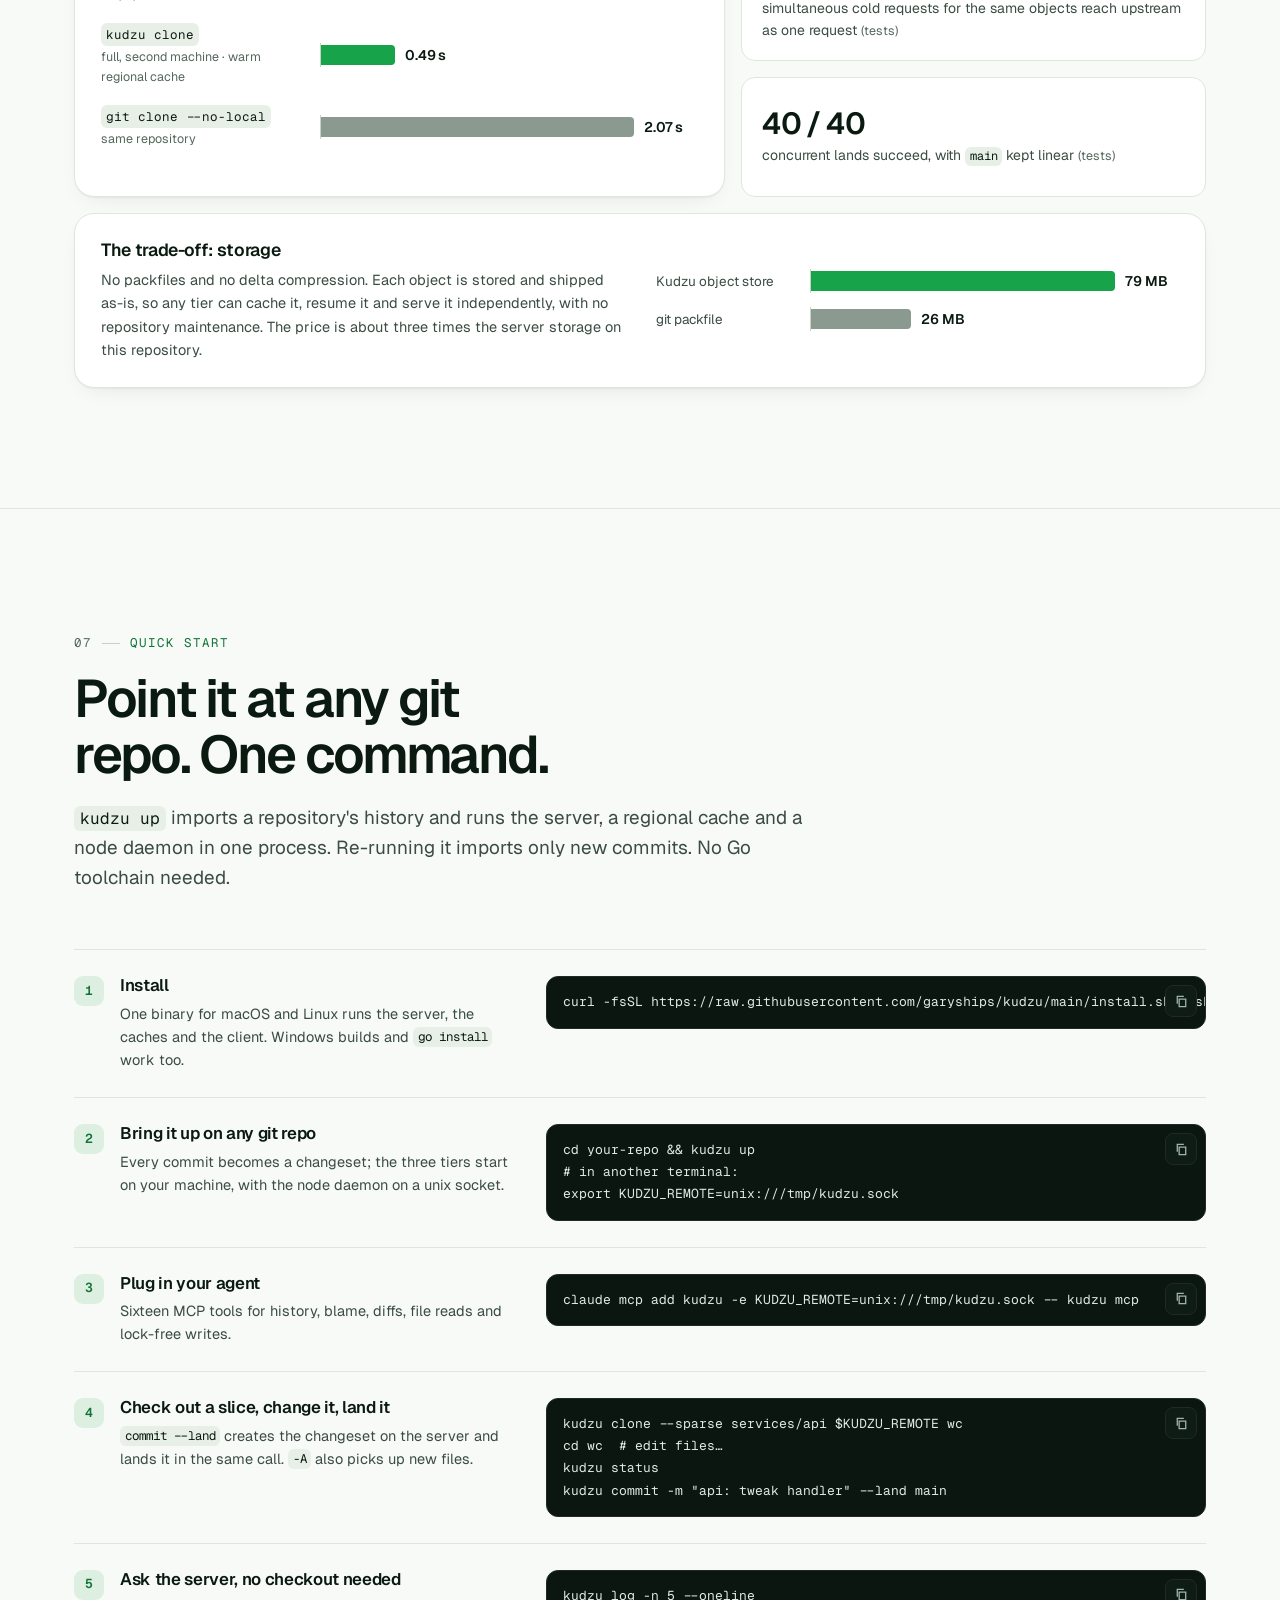
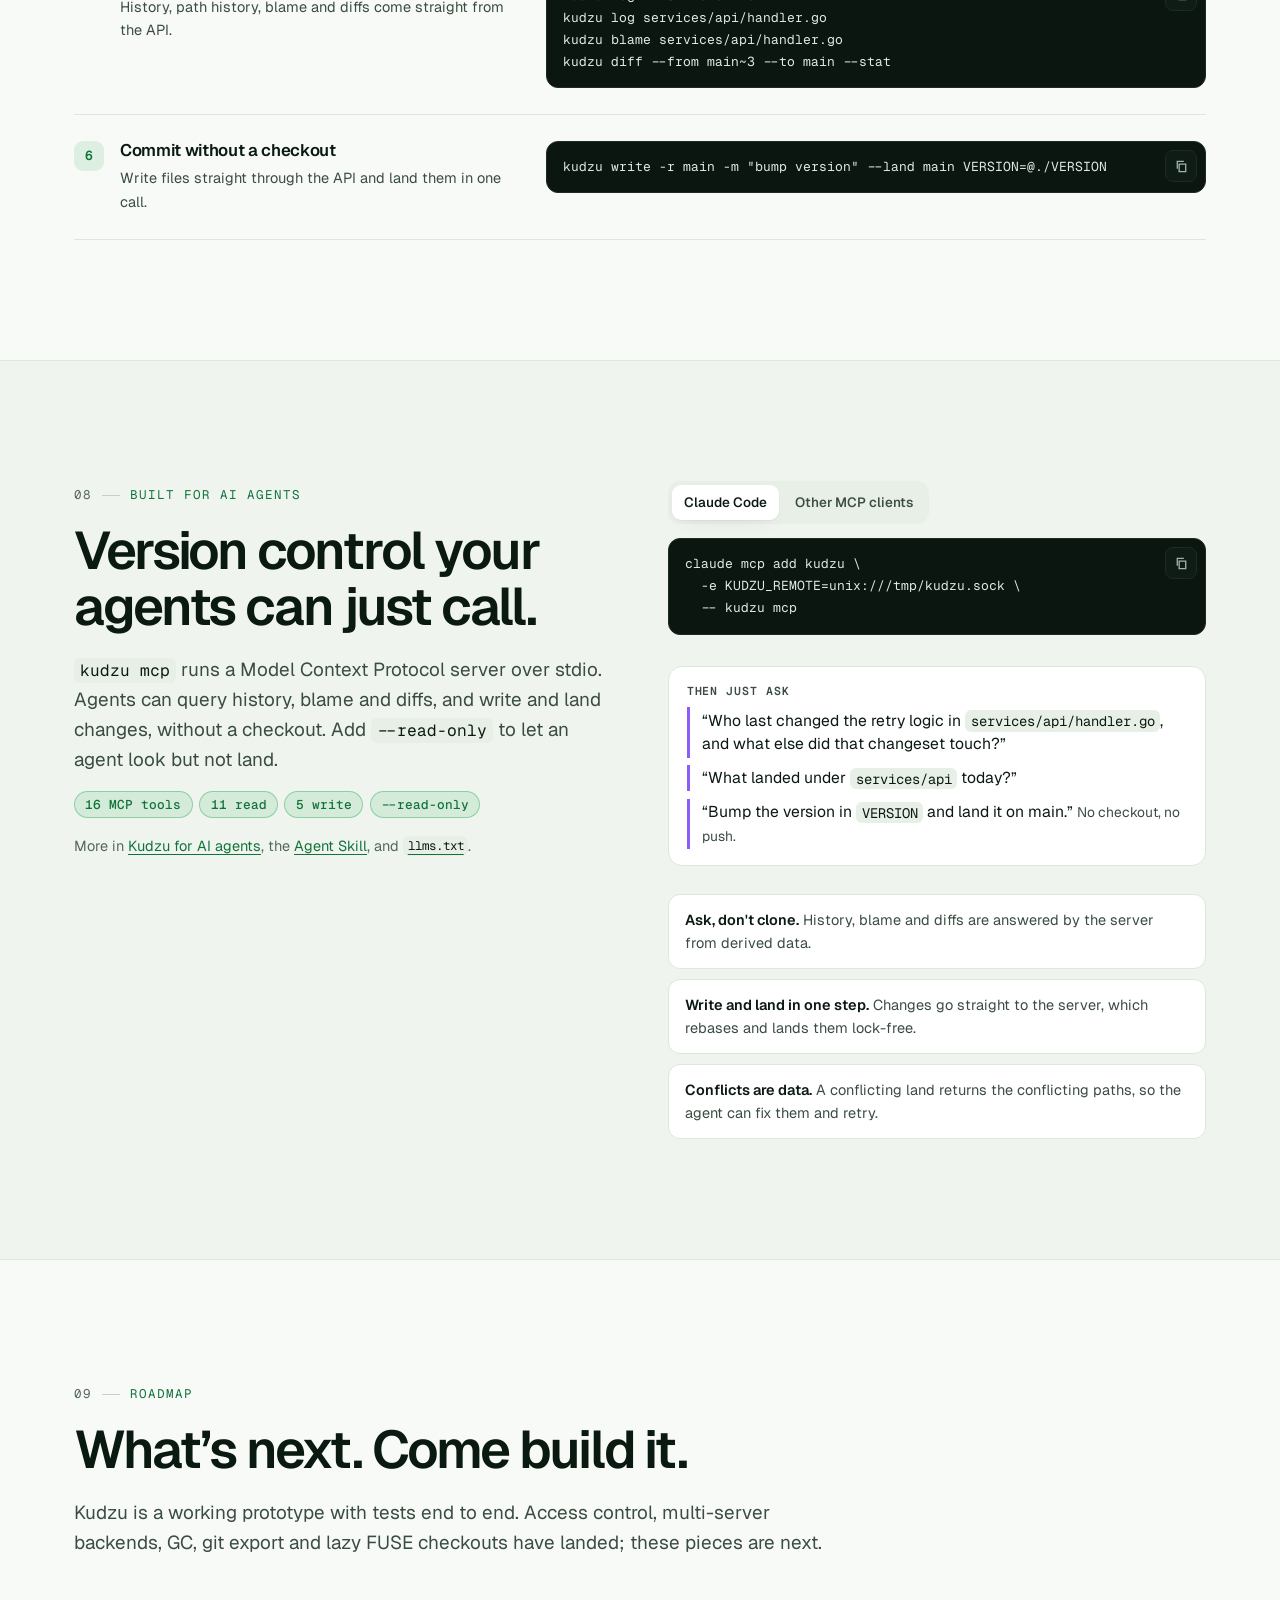
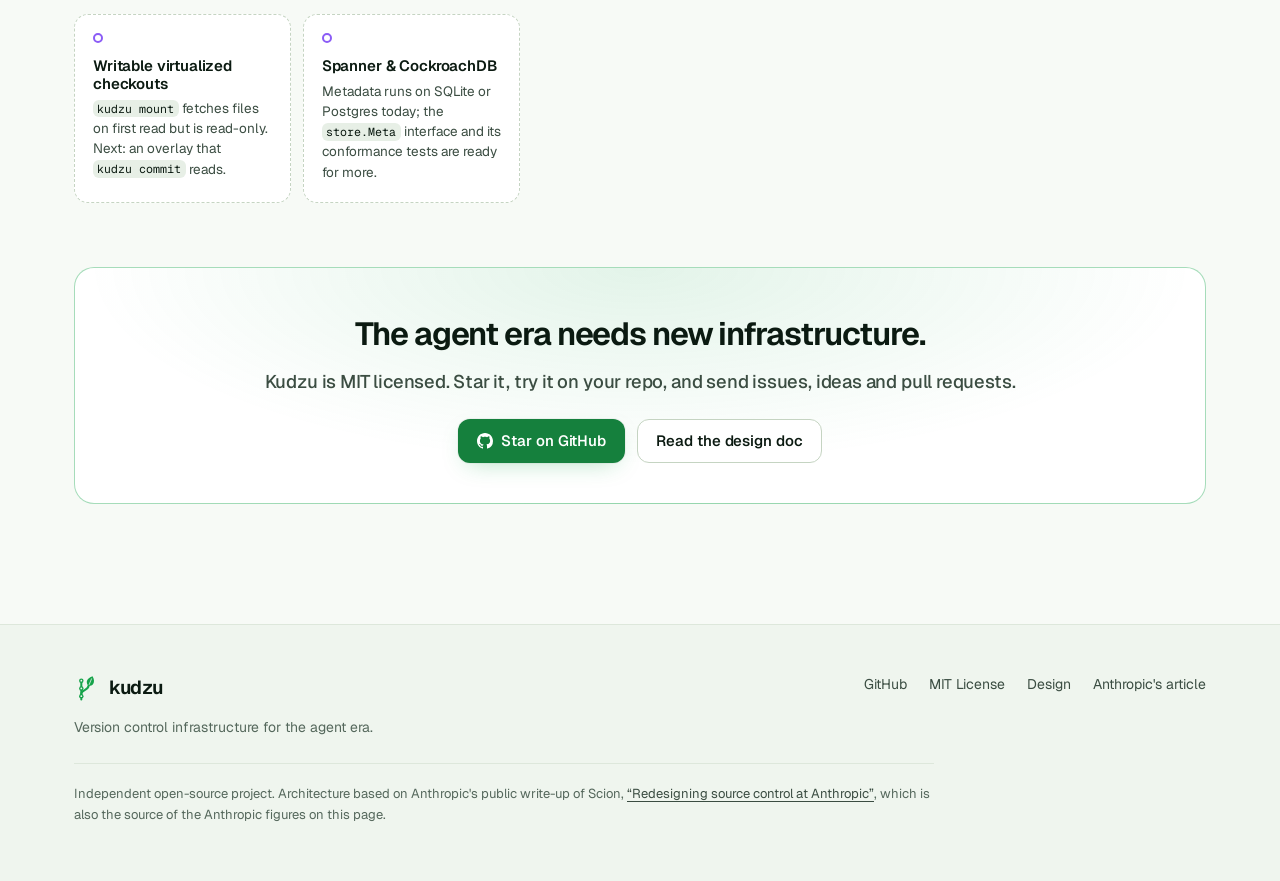
==== commit f4dcff78: "Add kudzu mount: a virtualized checkout that fetches on first read kudzu mount [-r REV] [--sparse di" ====
--- a/docs/index.html
+++ b/docs/index.html
@@ -800,14 +800,11 @@
     <header class="section-head">
       <p class="eyebrow"><span>09</span> Roadmap</p>
       <h2 id="roadmap-title">What’s next. Come build&nbsp;it.</h2>
-      <p class="lead">Kudzu is a working prototype with tests end to end. These pieces are not built yet.</p>
+      <p class="lead">Kudzu is a working prototype with tests end to end. Access control, multi-server backends, GC, git export and lazy FUSE checkouts have landed; these pieces are next.</p>
     </header>
     <ul class="roadmap">
-      <li><span class="rm-dot" aria-hidden="true"></span><h3>Virtualized checkout</h3><p>FUSE files that fetch on first read. The protocol supports it; the client doesn't yet.</p></li>
-      <li><span class="rm-dot" aria-hidden="true"></span><h3>Auth &amp; per-directory ACLs</h3><p>Today anyone who can reach the server can read and write.</p></li>
-      <li><span class="rm-dot" aria-hidden="true"></span><h3>Shared multi-server backend</h3><p>Metadata and objects already sit behind interfaces; running several servers needs Postgres/Spanner and S3/GCS implementations.</p></li>
-      <li><span class="rm-dot" aria-hidden="true"></span><h3>Object GC</h3><p>Changesets and objects orphaned by conflicts or lost races aren't collected yet.</p></li>
-      <li><span class="rm-dot" aria-hidden="true"></span><h3>Export back to git</h3><p>Import from git works, incrementally. Syncing back the other way doesn't yet.</p></li>
+      <li><span class="rm-dot" aria-hidden="true"></span><h3>Writable virtualized checkouts</h3><p><code>kudzu mount</code> fetches files on first read but is read-only. Next: an overlay that <code>kudzu commit</code> reads.</p></li>
+      <li><span class="rm-dot" aria-hidden="true"></span><h3>Spanner &amp; CockroachDB</h3><p>Metadata runs on SQLite or Postgres today; the <code>store.Meta</code> interface and its conformance tests are ready for more.</p></li>
     </ul>
     <div class="final-cta">
       <p class="final-cta-title">The agent era needs new infrastructure.</p>
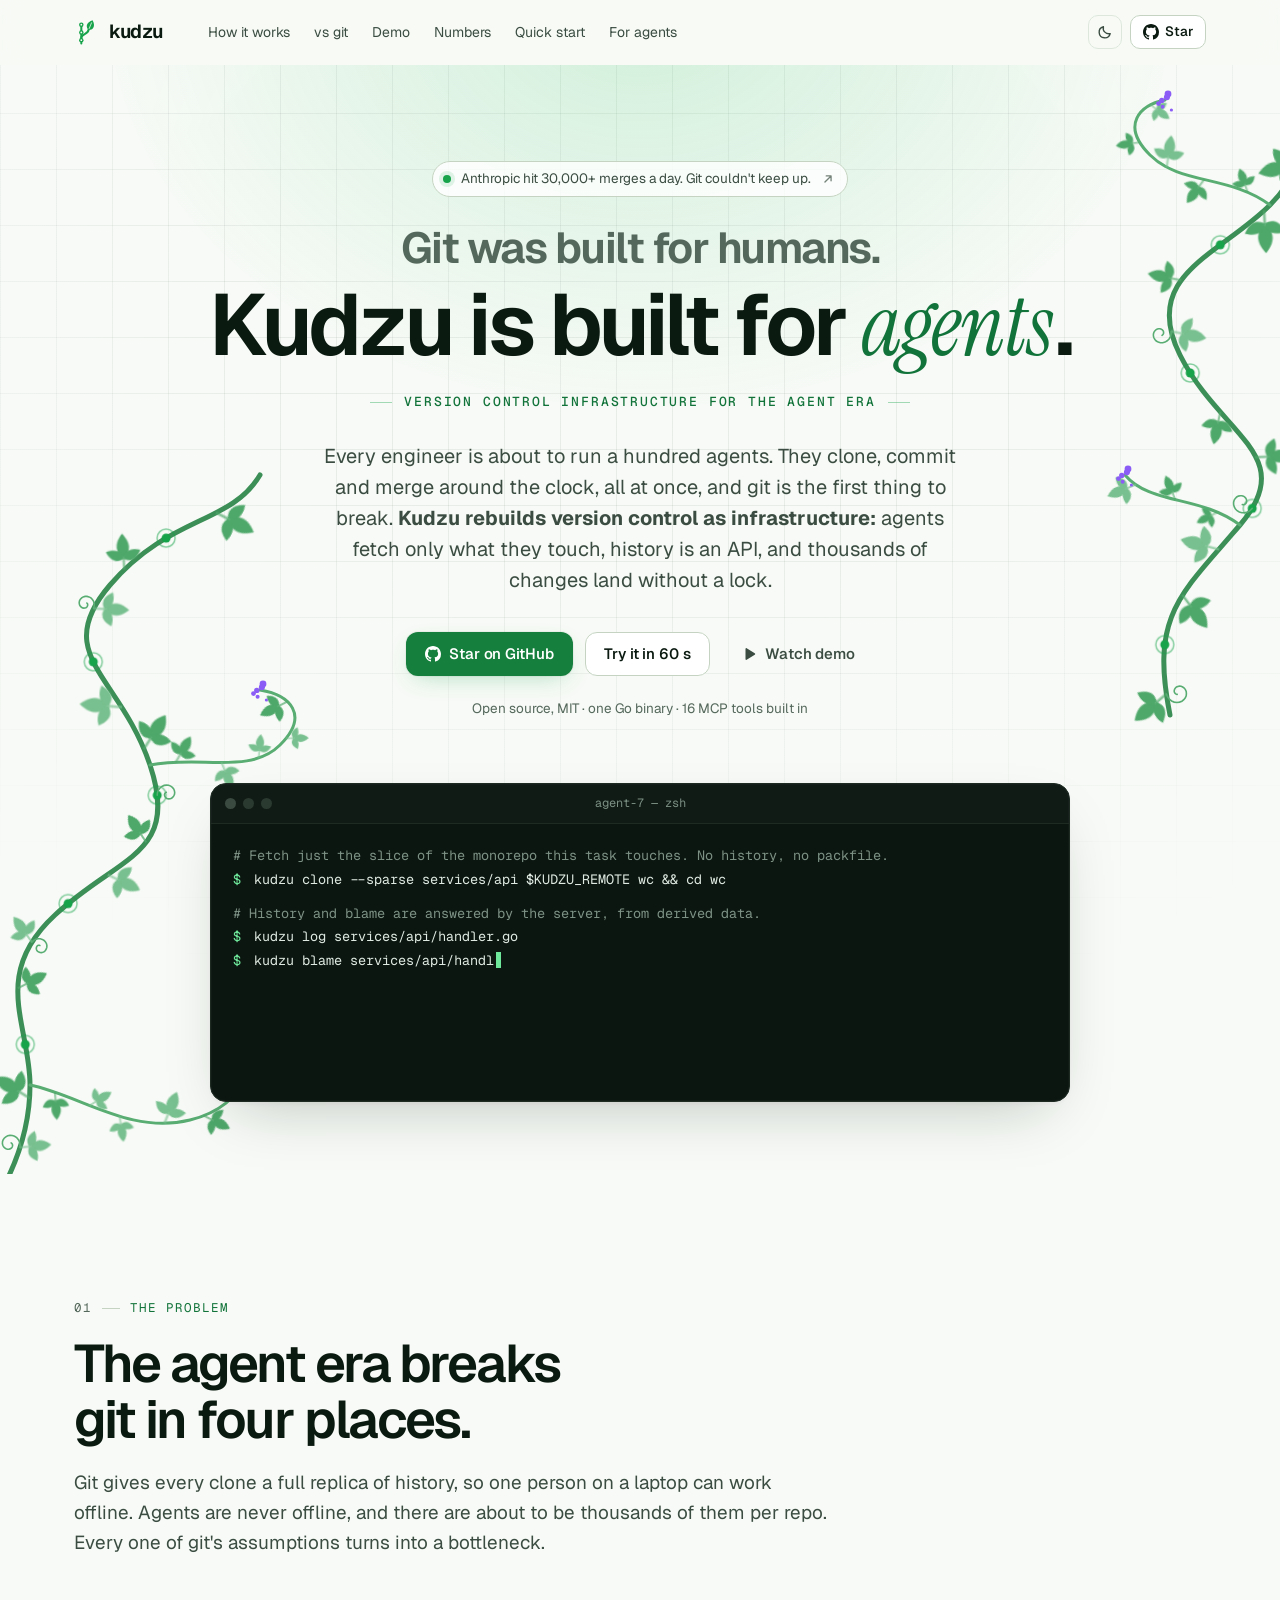
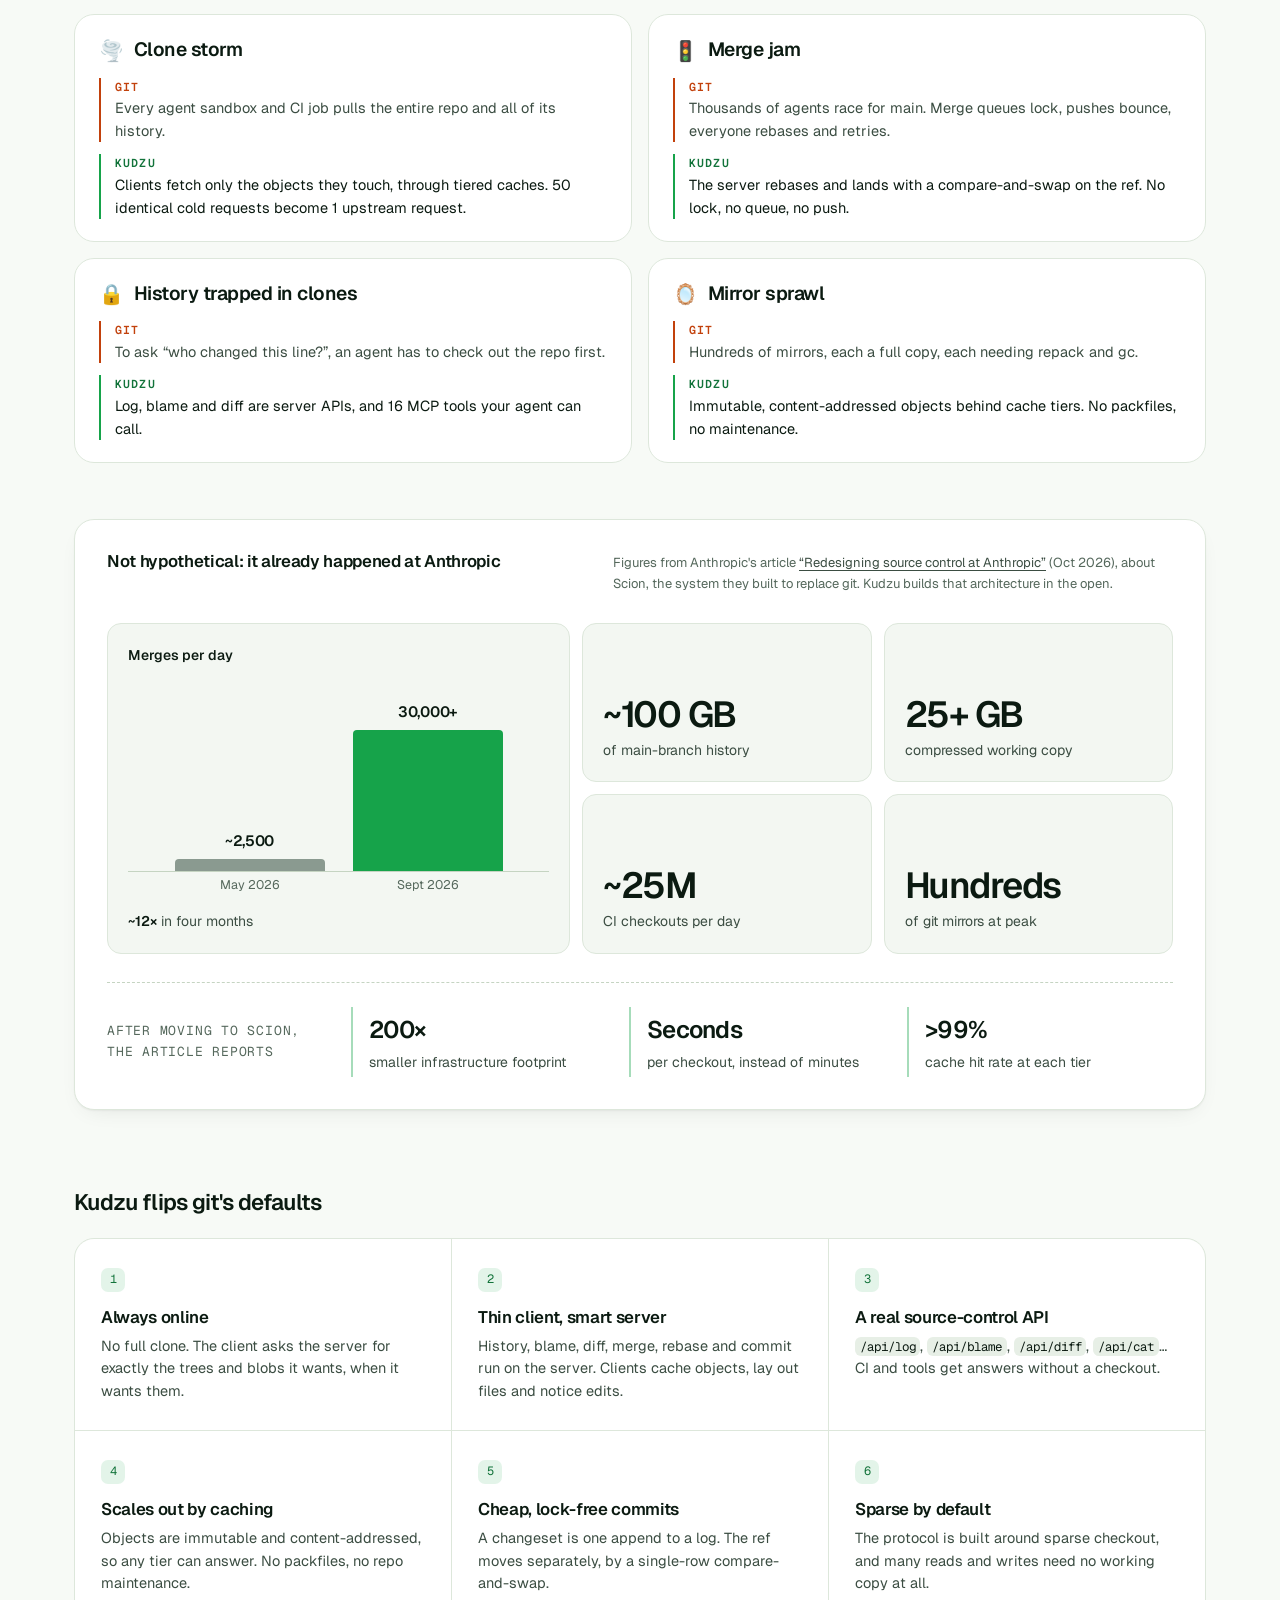
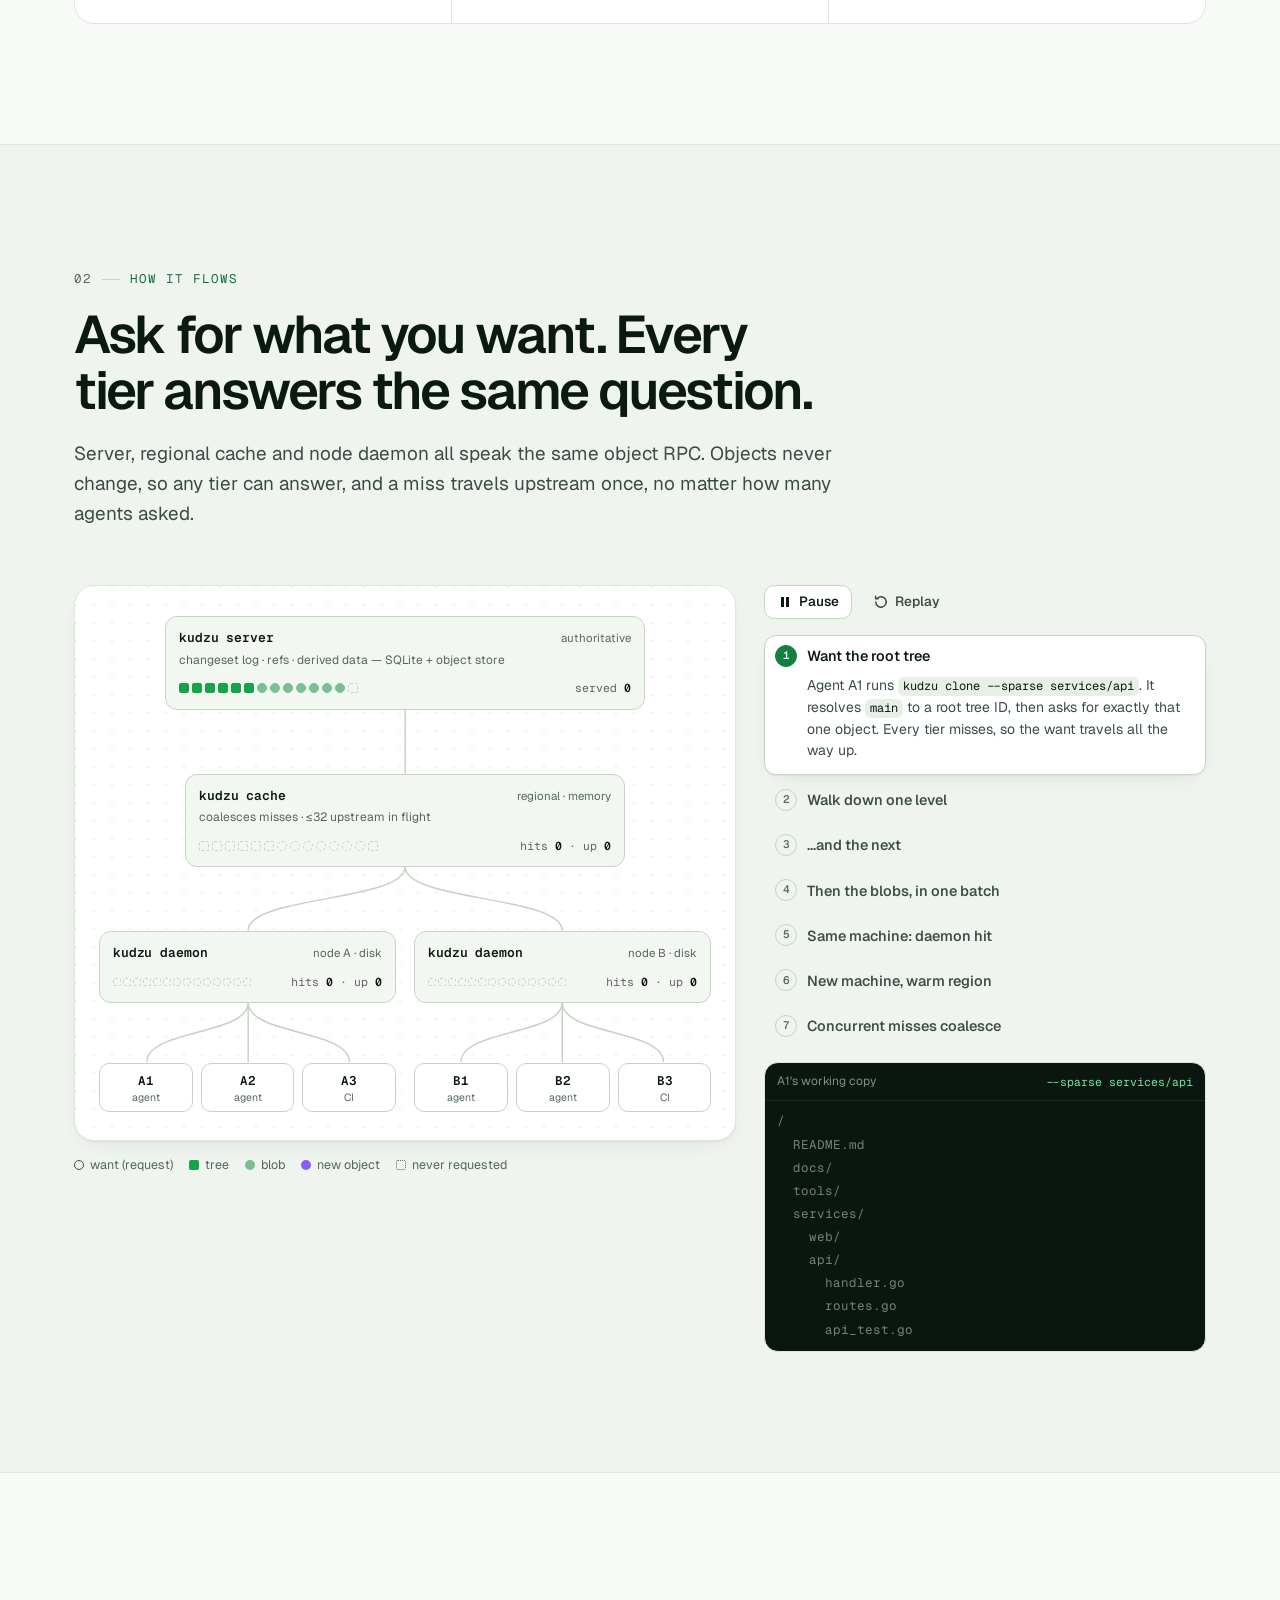
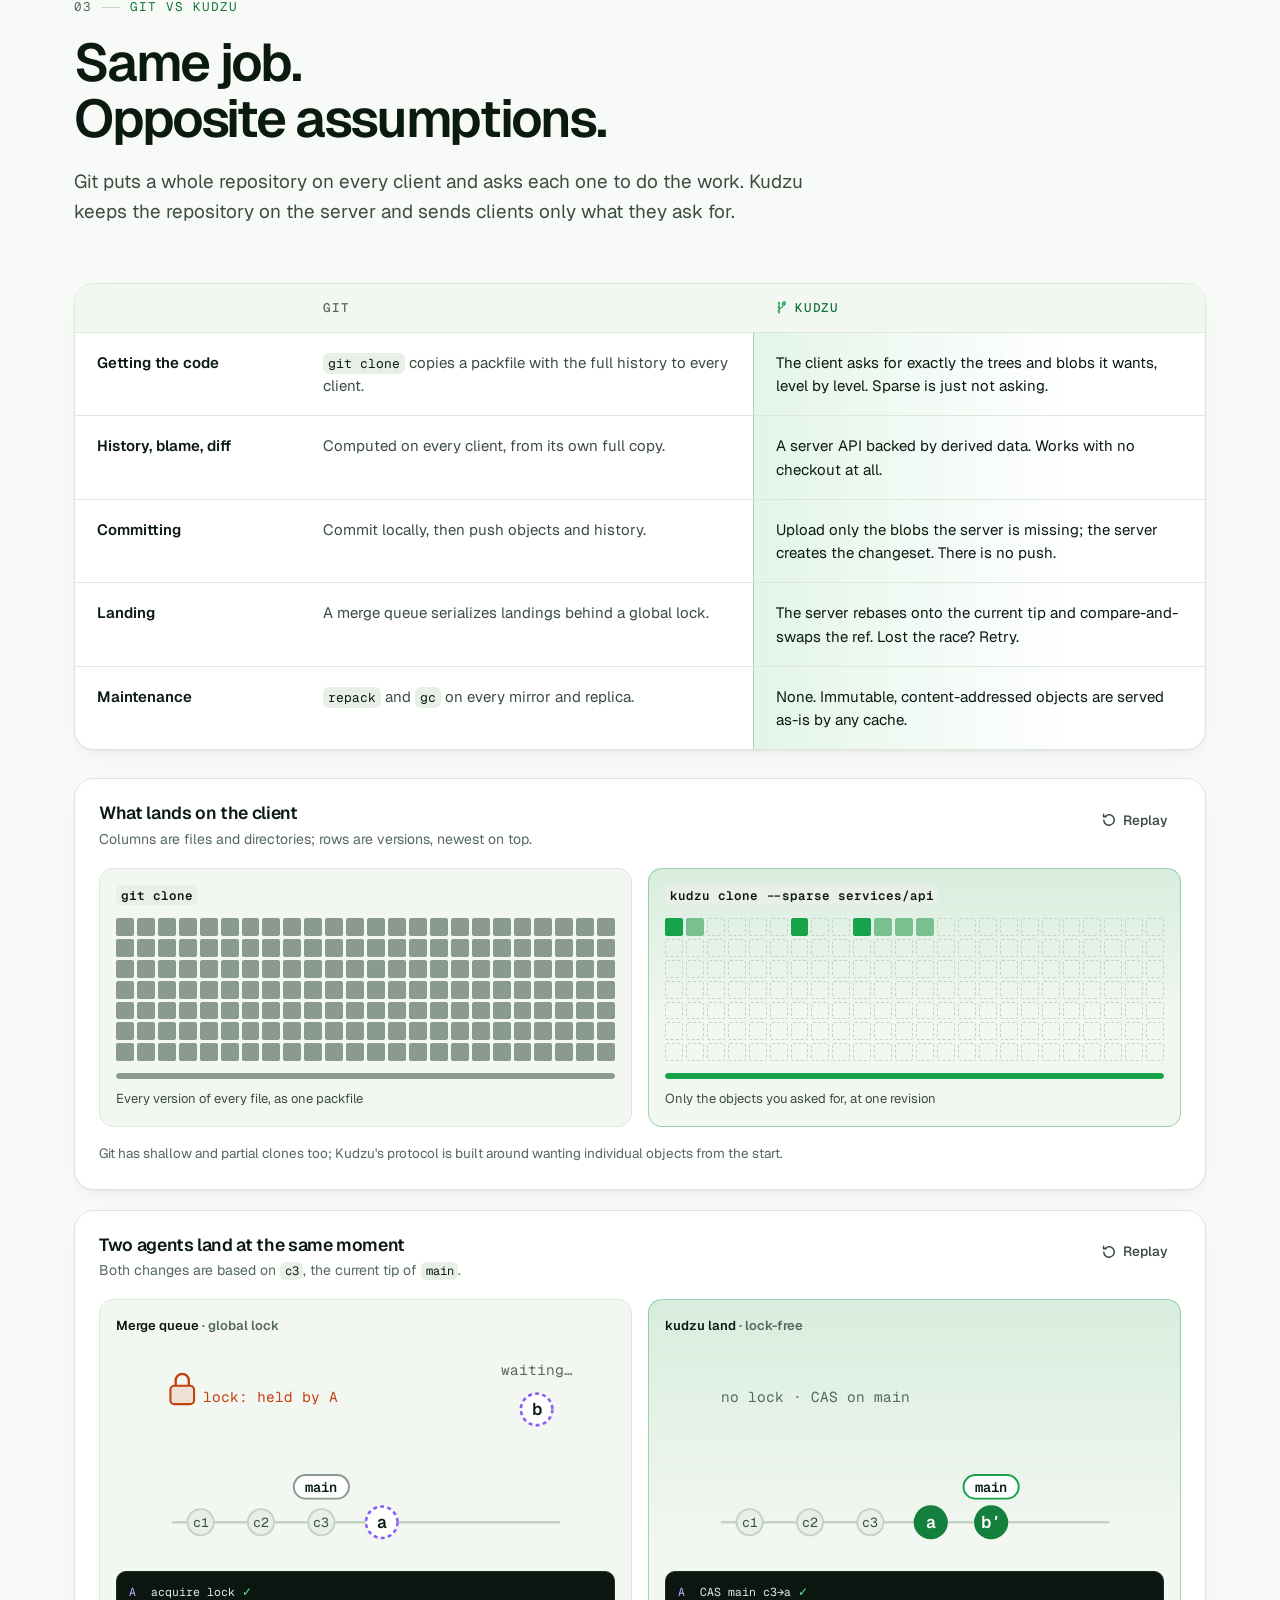
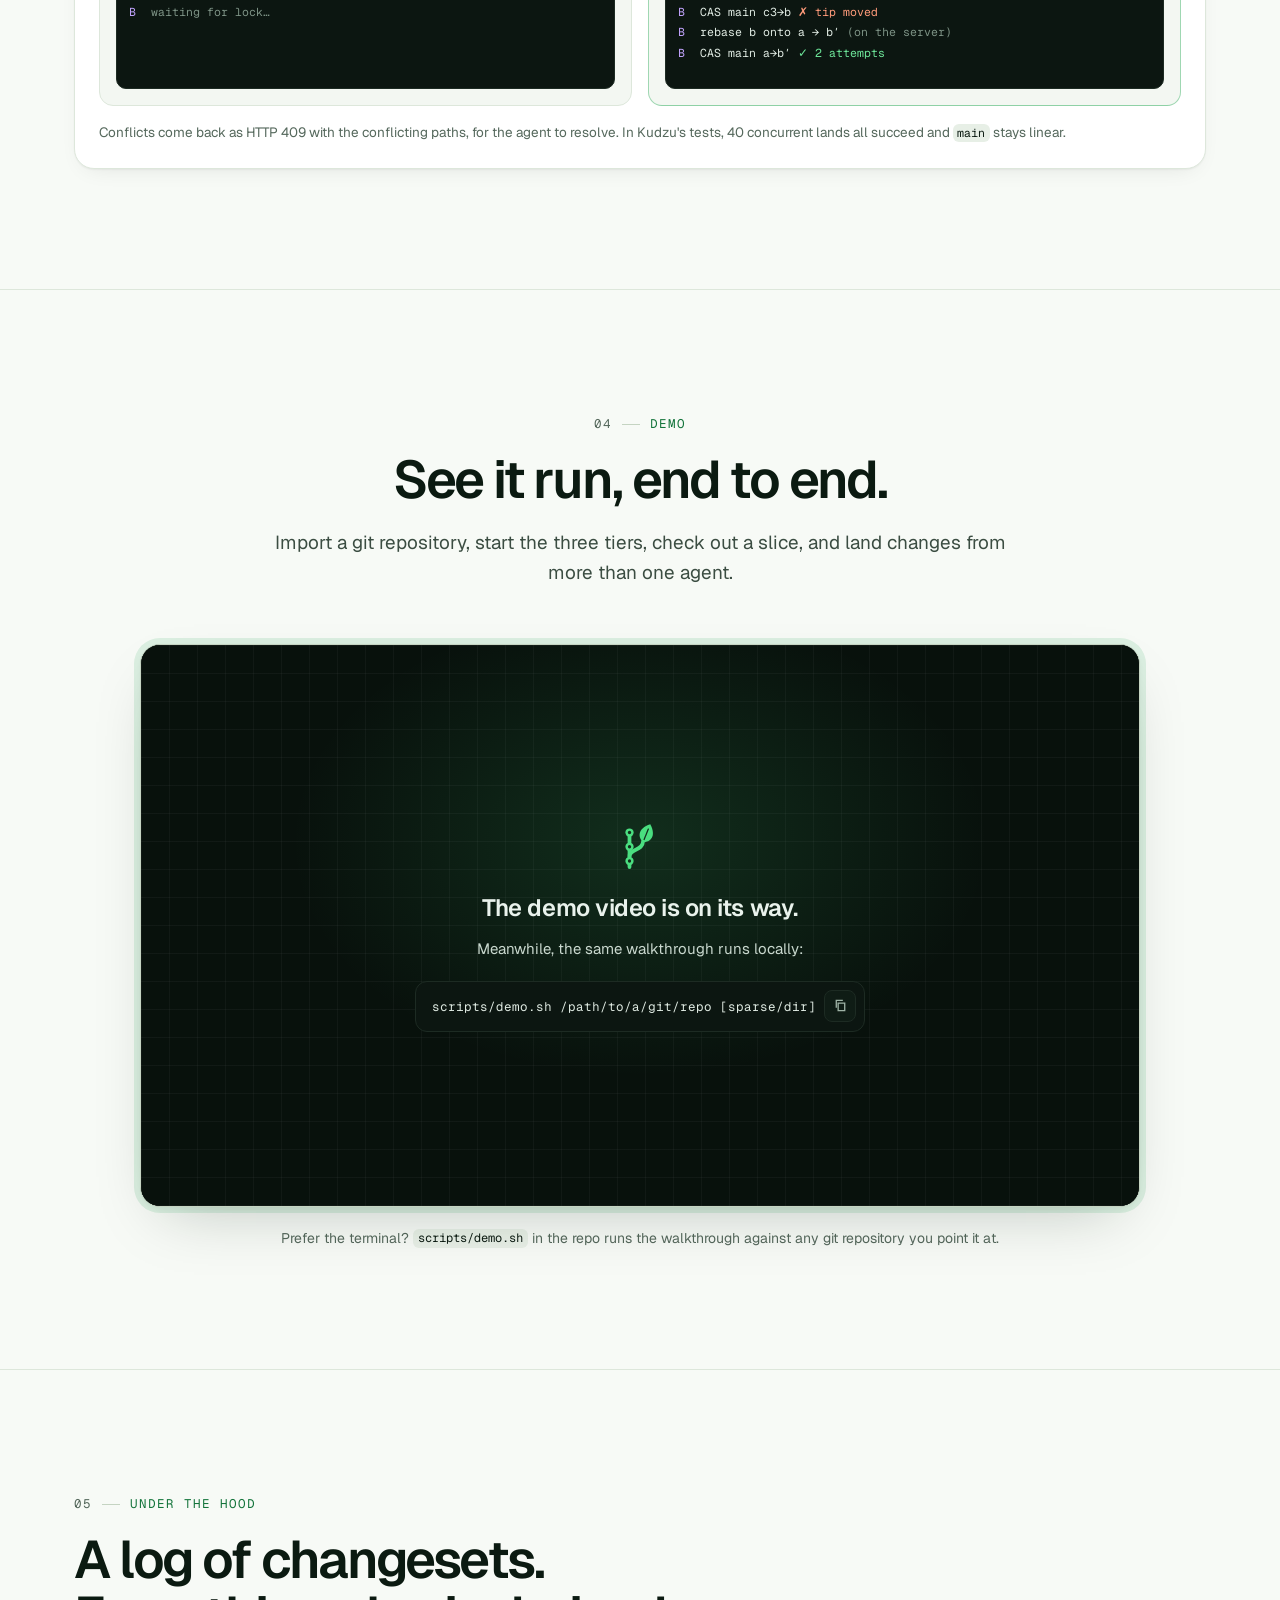
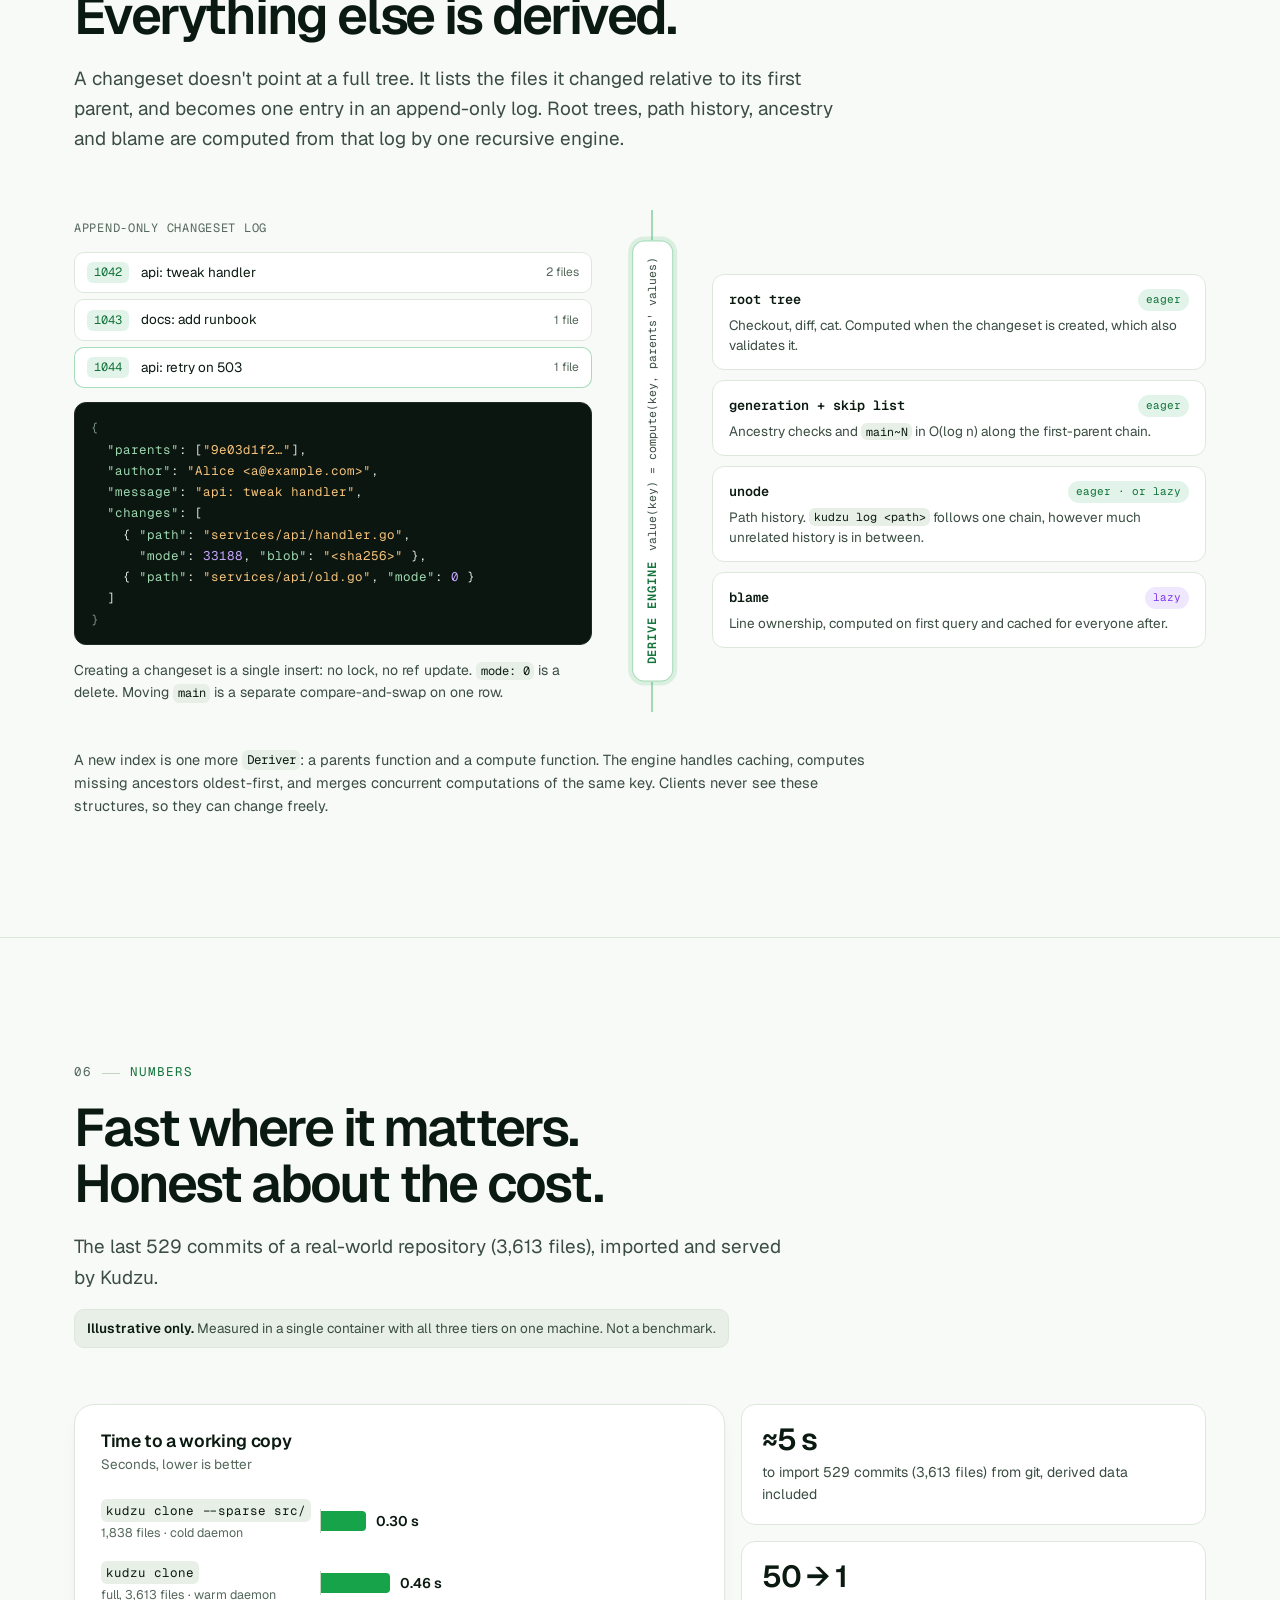
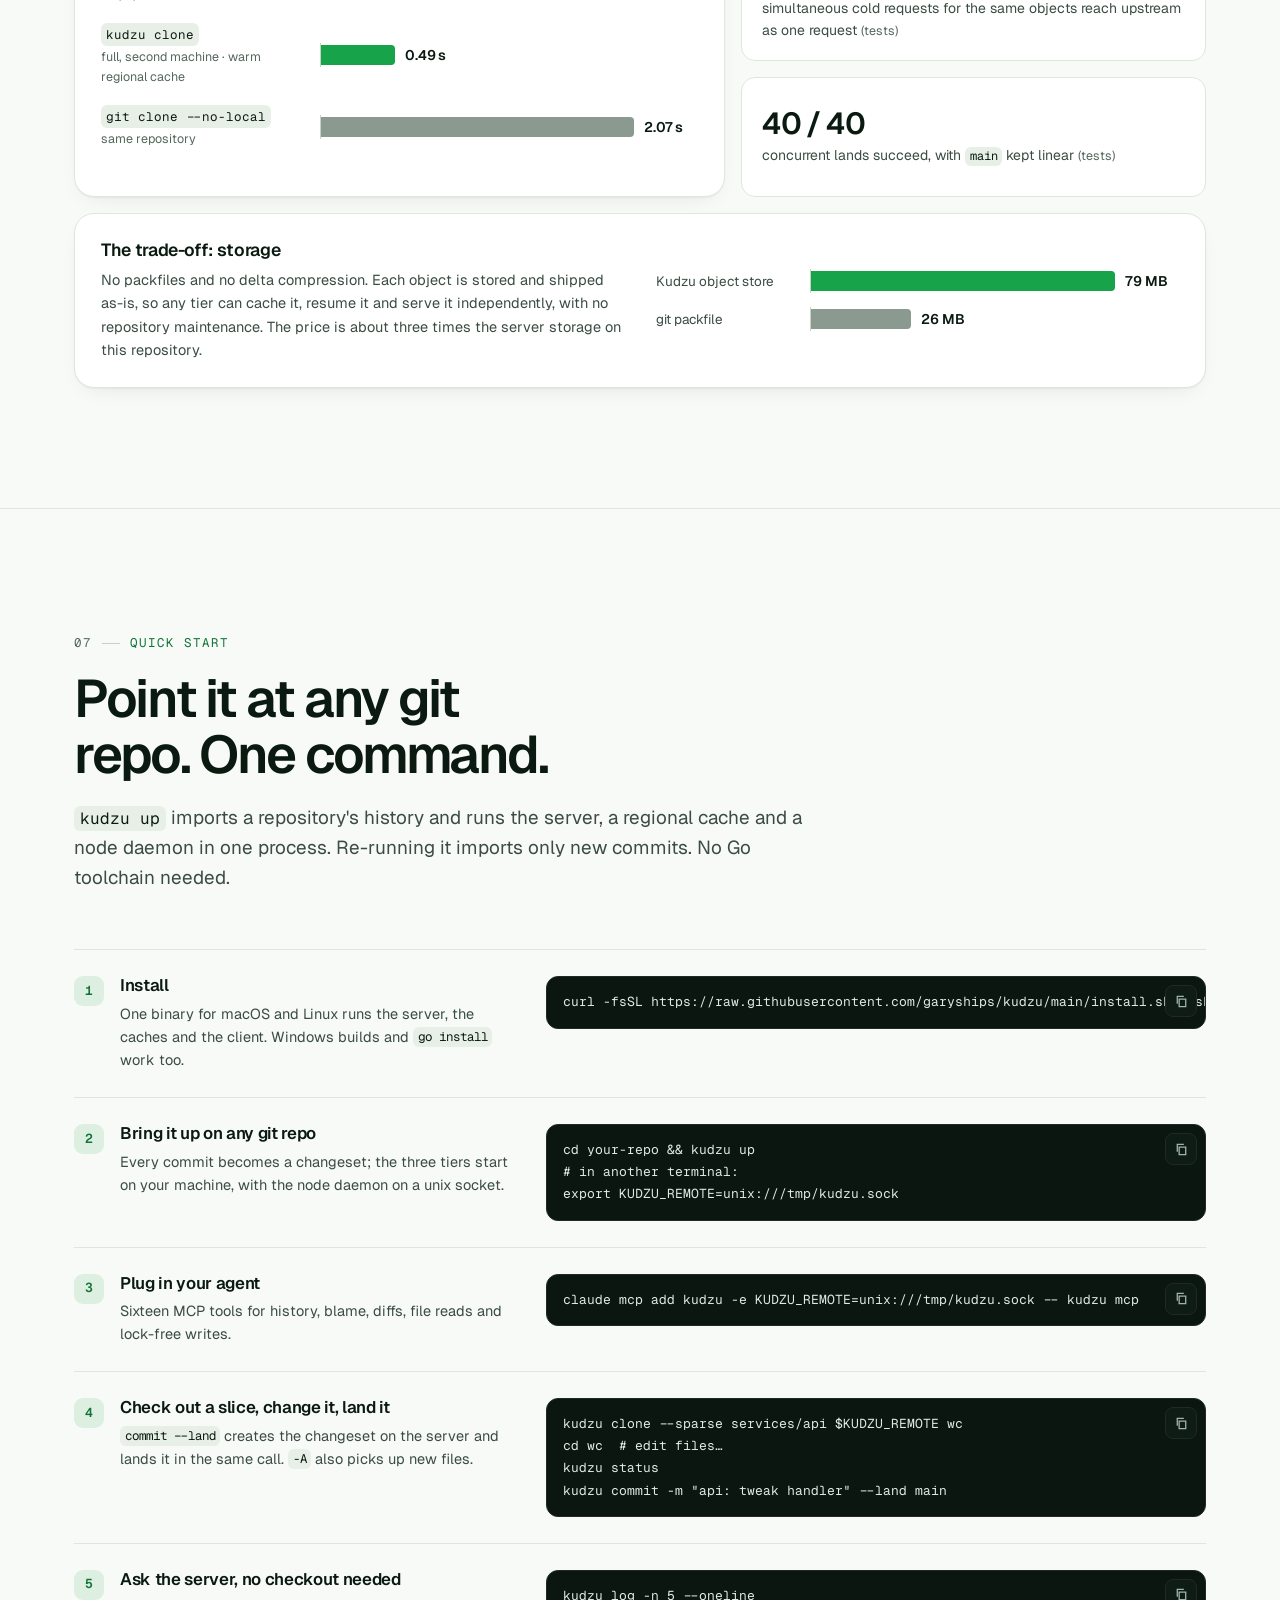
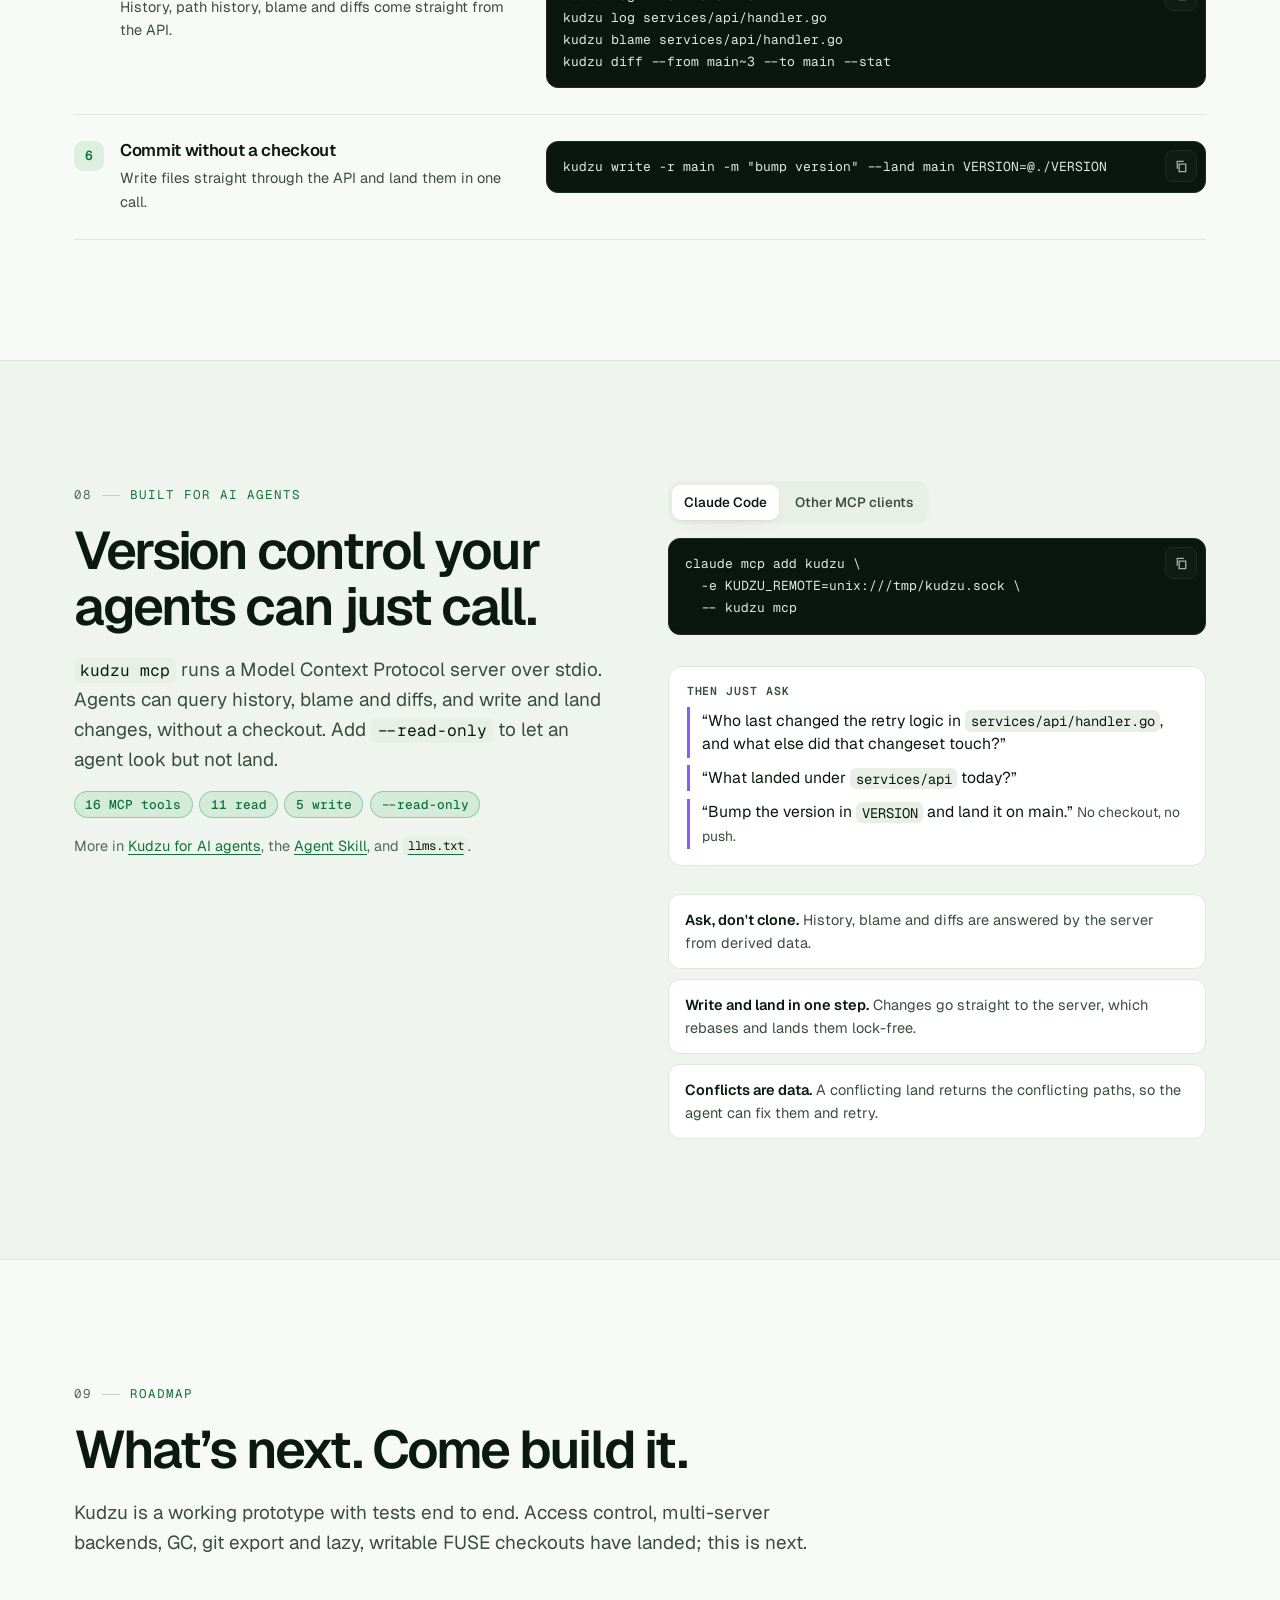
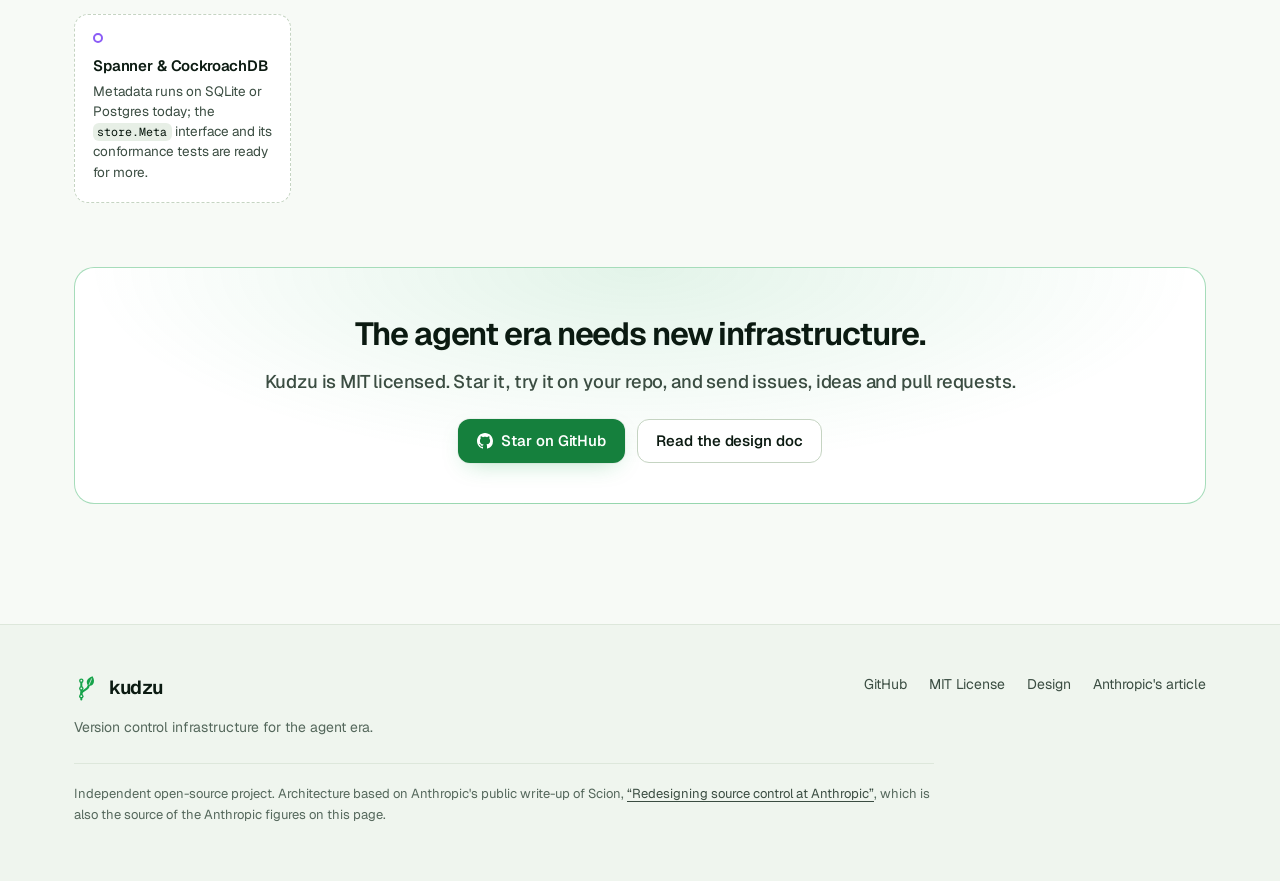
==== commit 6c1b139f: "Add writable mounts: edit a lazy checkout and commit from it kudzu mount --writable keeps changes th" ====
--- a/docs/index.html
+++ b/docs/index.html
@@ -800,10 +800,9 @@
     <header class="section-head">
       <p class="eyebrow"><span>09</span> Roadmap</p>
       <h2 id="roadmap-title">What’s next. Come build&nbsp;it.</h2>
-      <p class="lead">Kudzu is a working prototype with tests end to end. Access control, multi-server backends, GC, git export and lazy FUSE checkouts have landed; these pieces are next.</p>
+      <p class="lead">Kudzu is a working prototype with tests end to end. Access control, multi-server backends, GC, git export and lazy, writable FUSE checkouts have landed; this is next.</p>
     </header>
     <ul class="roadmap">
-      <li><span class="rm-dot" aria-hidden="true"></span><h3>Writable virtualized checkouts</h3><p><code>kudzu mount</code> fetches files on first read but is read-only. Next: an overlay that <code>kudzu commit</code> reads.</p></li>
       <li><span class="rm-dot" aria-hidden="true"></span><h3>Spanner &amp; CockroachDB</h3><p>Metadata runs on SQLite or Postgres today; the <code>store.Meta</code> interface and its conformance tests are ready for more.</p></li>
     </ul>
     <div class="final-cta">
